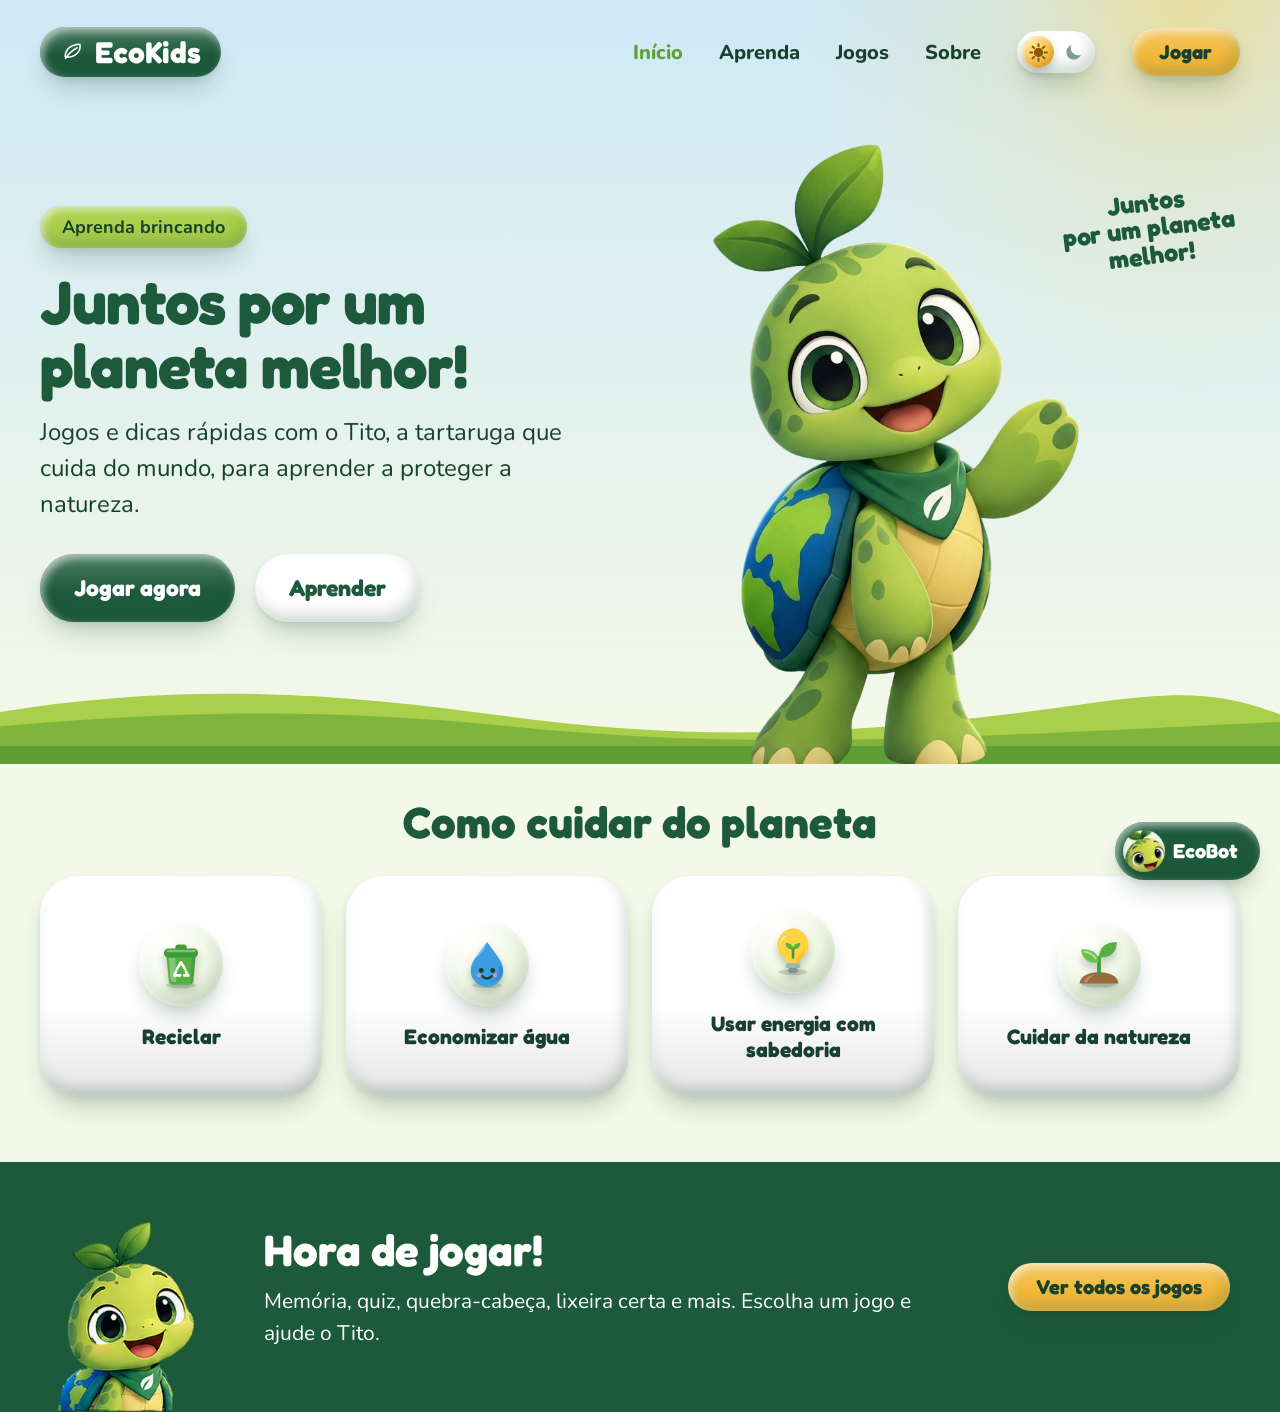
==== index.html @ 4eea1abb "Símbolo de reciclagem nas 5 cores das lixeiras (Aprenda) Co-Authored-By: Claude Sonnet 5.5 <noreply@" ====
<!DOCTYPE html>
<html lang="pt-BR">
<head>
  <meta charset="UTF-8">
  <meta name="viewport" content="width=device-width, initial-scale=1">
  <title>EcoKids - Início</title>
  <link rel="stylesheet" href="css/style.css?v=7">
  <script>try{if(localStorage.getItem("ecokids-tema")==="escuro")document.documentElement.dataset.tema="escuro"}catch(e){}</script>
</head>
<body>
  <main class="page home-page" data-ecobot>
    <!-- Cabeçalho: logo e menu (igual em todas as páginas) -->
    <header class="site-header">
      <a class="logo-pill" href="index.html"><svg class="icon" viewBox="0 0 64 64" fill="none" stroke="currentColor" stroke-width="4" stroke-linecap="round" stroke-linejoin="round" aria-hidden="true"><path d="M51 11C31 12 15 21 13 42c11 3 23 0 31-8 8-8 8-17 7-23Z"/><path d="M14 47c8-12 17-20 30-27"/></svg><span>EcoKids</span></a>
      <nav class="nav-links" aria-label="Navegação principal">
        <a href="index.html" class="active">Início</a>
        <a href="aprenda.html">Aprenda</a>
        <a href="jogos.html">Jogos</a>
        <a href="sobre.html">Sobre</a>
        <button class="theme-toggle" type="button" aria-pressed="false" aria-label="Mudar para o tema escuro"><svg class="sol" viewBox="0 0 24 24" fill="none" stroke="currentColor" stroke-width="2.4" stroke-linecap="round" aria-hidden="true"><circle cx="12" cy="12" r="4.2" fill="currentColor"/><path d="M12 2.5v2.4M12 19.1v2.4M2.5 12h2.4M19.1 12h2.4M5.3 5.3 7 7M17 17l1.7 1.7M5.3 18.7 7 17M17 7l1.7-1.7"/></svg><svg class="lua" viewBox="0 0 24 24" aria-hidden="true"><path fill="currentColor" d="M20.5 14.6A8.6 8.6 0 0 1 9.4 3.5a8.6 8.6 0 1 0 11.1 11.1Z"/></svg></button>
        <a class="clay-button yellow" href="jogos.html">Jogar</a>
      </nav>
    </header>
    <!-- Destaque: título, botões e o mascote -->
    <section class="hero">
      <div class="hero-copy">
        <span class="clay-tag lime">Aprenda brincando</span>
        <h1>Juntos por um<br>planeta melhor!</h1>
        <p>Jogos e dicas rápidas com o Tito, a tartaruga que cuida do mundo, para aprender a proteger a natureza.</p>
        <div class="hero-actions">
          <a class="clay-button dark" href="jogos.html">Jogar agora</a>
          <a class="clay-button light" href="aprenda.html">Aprender</a>
        </div>
      </div>
      <div class="hero-mascot-wrap">
        <img class="mascot mascot-hero" src="imagens/mascote-hero-anexo.png" alt="Tito, a tartaruga do EcoKids" style="background-image: none; object-fit: contain;">
        <span class="hero-note">Juntos<br>por um planeta<br>melhor!</span>
      </div>
    </section>
    <!-- Colinas verdes decorativas do rodapé -->
    <div class="hills" aria-hidden="true">
      <svg viewBox="0 0 1440 116" preserveAspectRatio="none">
        <path class="hill-back" d="M0 64C218 16 394 38 566 70c192 36 363 32 565-2 153-26 215-51 309 0v48H0Z"/>
        <path class="hill-front" d="M0 86c208-25 375-27 572 0 263 36 461 20 868-7v37H0Z"/>
      </svg>
      <div></div>
    </div>
    <!-- Cartões "Como cuidar do planeta" -->
    <section class="care-section">
      <h2>Como cuidar do planeta</h2>
      <div class="care-grid">
          <article class="care-card clay">
            <span class="round-icon green"><svg class="ek-icon" viewBox="0 0 64 64" aria-hidden="true"><ellipse cx="32" cy="58" rx="18" ry="3.5" fill="#1b4a2a" opacity=".18"/><path d="M14 22h36l-3 31a5 5 0 0 1-5 4.5H22a5 5 0 0 1-5-4.5Z" fill="#58b043"/><path d="M17 24h8l1 30h-3a4 4 0 0 1-4-3.6Z" fill="#fff" opacity=".28"/><path d="M45 24h5l-2.6 28a5 5 0 0 1-3 4Z" fill="#1d6a2a" opacity=".25"/><rect x="11" y="13" width="42" height="11" rx="5.5" fill="#3f9a37"/><rect x="25" y="8" width="14" height="8" rx="4" fill="#3f9a37"/><rect x="14" y="14.5" width="36" height="3" rx="1.5" fill="#fff" opacity=".35"/><g fill="none" stroke="#fff" stroke-width="3.2" stroke-linecap="round" stroke-linejoin="round"><path d="M27 38l5-8 5 8"/><path d="M24 46h7M41 46h-5"/><path d="M26 41l-2 5M38 41l2 5" /></g></svg></span>
            <h3>Reciclar</h3>
          </article>
          <article class="care-card clay">
            <span class="round-icon blue"><svg class="ek-icon" viewBox="0 0 64 64" aria-hidden="true"><ellipse cx="32" cy="58" rx="18" ry="3.5" fill="#1b4a2a" opacity=".18"/><path d="M32 5C22 19 12 29 12 40a20 20 0 0 0 40 0C52 29 42 19 32 5Z" fill="#3b9de3"/><path d="M32 5C27 12 22 18 18 24c6-3 11-9 14-19Z" fill="#fff" opacity=".35"/><path d="M46 36c2 9-4 17-13 19 10 1 19-6 19-15 0-2-1-4-2-6Z" fill="#1c64b4" opacity=".3"/><circle cx="25" cy="40" r="3" fill="#17402d"/><circle cx="39" cy="40" r="3" fill="#17402d"/><path d="M26 47q6 6 12 0" fill="none" stroke="#17402d" stroke-width="3" stroke-linecap="round"/><circle cx="22" cy="46" r="2.6" fill="#ff9aa2" opacity=".7"/><circle cx="42" cy="46" r="2.6" fill="#ff9aa2" opacity=".7"/></svg></span>
            <h3>Economizar água</h3>
          </article>
          <article class="care-card clay">
            <span class="round-icon yellow"><svg class="ek-icon" viewBox="0 0 64 64" aria-hidden="true"><ellipse cx="32" cy="58" rx="18" ry="3.5" fill="#1b4a2a" opacity=".18"/><path d="M32 4a20 20 0 0 0-11 36c2 2 3 4 3 7h16c0-3 1-5 3-7A20 20 0 0 0 32 4Z" fill="#ffd23f"/><path d="M20 14a18 18 0 0 0-4 14c1-9 6-14 13-16Z" fill="#fff" opacity=".5"/><path d="M45 20c3 9-1 17-8 21l-1 6h4c0-3 1-5 3-7a20 20 0 0 0 2-20Z" fill="#e8a000" opacity=".3"/><rect x="23" y="47" width="18" height="6" rx="3" fill="#9fb2b8"/><rect x="26" y="53" width="12" height="6" rx="3" fill="#7e9399"/><path d="M32 40V28" stroke="#3f9a37" stroke-width="3.2" stroke-linecap="round"/><path d="M32 30c-6 0-9-3-9-8 6 0 9 3 9 8Zm0 0c6 0 9-3 9-8-6 0-9 3-9 8Z" fill="#58b043"/></svg></span>
            <h3>Usar energia com sabedoria</h3>
          </article>
          <article class="care-card clay">
            <span class="round-icon dark"><svg class="ek-icon" viewBox="0 0 64 64" aria-hidden="true"><ellipse cx="32" cy="57" rx="22" ry="4" fill="#1b4a2a" opacity=".18"/><path d="M8 56c1-9 10-14 24-14s23 5 24 14Z" fill="#9a6a3d"/><path d="M13 54c3-6 9-9 17-10-6 2-11 6-12 10Z" fill="#fff" opacity=".25"/><path d="M32 44V24" stroke="#3f9a37" stroke-width="4.5" stroke-linecap="round"/><path d="M32 30C20 32 11 26 10 14c13-1 22 5 22 16Z" fill="#6cc04a"/><path d="M32 24c0-12 8-19 22-19 0 13-8 20-22 19Z" fill="#58b043"/><path d="M14 17c5 0 10 3 14 8" fill="none" stroke="#fff" stroke-width="2.4" stroke-linecap="round" opacity=".5"/></svg></span>
            <h3>Cuidar da natureza</h3>
          </article>
      </div>
    </section>
    <!-- Faixa verde escura "Hora de jogar!" -->
    <section class="game-cta">
      <div class="mascot mascot-happy rosto-feliz" role="img" aria-label="Tito, a tartaruga do EcoKids"></div>
      <div>
        <h2>Hora de jogar!</h2>
        <p>Memória, quiz, quebra-cabeça, lixeira certa e mais. Escolha um jogo e ajude o Tito.</p>
      </div>
      <a class="clay-button yellow" href="jogos.html">Ver todos os jogos</a>
    </section>
    <!-- Colinas verdes decorativas do rodapé -->
    <div class="hills" aria-hidden="true">
      <svg viewBox="0 0 1440 116" preserveAspectRatio="none">
        <path class="hill-back" d="M0 64C218 16 394 38 566 70c192 36 363 32 565-2 153-26 215-51 309 0v48H0Z"/>
        <path class="hill-front" d="M0 86c208-25 375-27 572 0 263 36 461 20 868-7v37H0Z"/>
      </svg>
      <div></div>
    </div>
  </main>
  <script src="js/script.js?v=7"></script>
</body>
</html>
---- css/style.css ----
@import url("https://fonts.googleapis.com/css2?family=Fredoka:wght@500;600;700&family=Nunito:wght@400;600;700;800&display=swap");
/* ============================================================
   EcoKids - estilos do site
   Este arquivo (style.css) é usado por TODAS as páginas.
   1) Primeiro vem um "reset" (zera estilos padrão do navegador).
   2) Depois as cores/variáveis e os estilos de cada parte do site.
   ============================================================ */
*, *::before, *::after { box-sizing: border-box; border: 0 solid; }
h1, h2, h3, h4, h5, h6 { margin: 0; font-size: inherit; font-weight: inherit; }
p, figure { margin: 0; }
a { color: inherit; text-decoration: none; }
button { padding: 0; color: inherit; background: transparent; border: 0; cursor: pointer; }
img, svg { display: block; max-width: 100%; }


/* Cores que mudam entre o tema claro e o escuro. O @property deixa o navegador "animar" a troca de cor. */
@property --cream { syntax: "<color>"; inherits: true; initial-value: #f3f8e8; }
@property --sky { syntax: "<color>"; inherits: true; initial-value: #cfe9f6; }
@property --page-top { syntax: "<color>"; inherits: true; initial-value: #f3f8e8; }
@property --surface { syntax: "<color>"; inherits: true; initial-value: #ffffff; }
@property --text { syntax: "<color>"; inherits: true; initial-value: #17402d; }
@property --heading { syntax: "<color>"; inherits: true; initial-value: #1d5a3b; }
@property --dark { syntax: "<color>"; inherits: true; initial-value: #1d5a3b; }
@property --hill-back { syntax: "<color>"; inherits: true; initial-value: #a9cf4b; }
@property --hill-front { syntax: "<color>"; inherits: true; initial-value: #5e9e34; }
@property --hill-base { syntax: "<color>"; inherits: true; initial-value: #5e9e34; }
@property --clay-light { syntax: "<color>"; inherits: true; initial-value: rgba(255,255,255,.62); }
@property --clay-shade { syntax: "<color>"; inherits: true; initial-value: rgba(20,70,40,.20); }
@property --clay-drop { syntax: "<color>"; inherits: true; initial-value: rgba(20,70,40,.26); }

:root {
  /* >>> AQUI ficam as cores do site. Mude o valor e a cor muda em todas as páginas. <<< */
  --leaf: #5e9e34;
  --lime: #a9cf4b;
  --blue: #2f86c6;
  --yellow: #f2b93b;
  --red: #e03c31;
  --teal: #3c9a8a;
  --brown: #8b5a2b;
  --white: #ffffff;
  --ink-fixed: #17402d;           /* texto escuro que fica sempre escuro (em cima de amarelo e lima) */
  --icon-bg: #f3f8e8;             /* fundo claro das bolinhas de ícone */
  --pale: #fff3b8;                /* amarelo bem clarinho (destaques) */
  --soft: #e3edd2;                /* verde bem clarinho (trilhas, estrelas vazias) */
  --ok-bg: #dff3c8;
  --bad-bg: #f6b3a8;
  --bad-ink: #a1271b;

  /* ===== TEMA CLARO (padrão): dia ===== */
  --cream: #f3f8e8;
  --page-top: #f3f8e8;
  --sky: #cfe9f6;
  --surface: #ffffff;
  --text: #17402d;
  --heading: #1d5a3b;
  --dark: #1d5a3b;
  --hill-back: #a9cf4b;
  --hill-front: #5e9e34;
  --hill-base: #5e9e34;
  --clay-light: rgba(255,255,255,.62);
  --clay-shade: rgba(20,70,40,.20);
  --clay-drop: rgba(20,70,40,.26);
  /* efeito de massinha: luz no topo, sombra por dentro embaixo e sombra difusa por fora */
  --clay-shadow:
    inset 3px 4px 8px var(--clay-light),
    inset -4px -8px 14px var(--clay-shade),
    0 16px 26px -8px var(--clay-drop),
    0 3px 6px rgba(20,70,40,.08);
  font-family: "Nunito", sans-serif;
  color: var(--text);
  background: var(--cream);
  transition: --cream .5s, --page-top .5s, --sky .5s, --surface .5s, --text .5s, --heading .5s, --dark .5s,
              --hill-back .5s, --hill-front .5s, --hill-base .5s, --clay-light .5s, --clay-shade .5s, --clay-drop .5s;
}

/* ===== TEMA ESCURO: noite (verde-petróleo e azul bem escuro; os cards continuam coloridos) ===== */
:root[data-tema="escuro"] {
  --cream: #0c2b30;
  --page-top: #0a2140;
  --sky: #0d2a4d;
  --surface: #17464a;
  --text: #e8f3df;
  --heading: #cdeea0;
  --dark: #23744d;
  --hill-back: #1b6240;
  --hill-front: #0f4a33;
  --hill-base: #0d3d2c;
  --clay-light: rgba(255,255,255,.16);
  --clay-shade: rgba(0,0,0,.30);
  --clay-drop: rgba(0,0,0,.50);
  --icon-bg: #f3f8e8;
  --pale: #4a4520;
  --soft: #1f5a58;
  --ok-bg: #1f5b34;
  --bad-bg: #6e2b29;
  --bad-ink: #ffb3a8;
  color-scheme: dark;
}

* { box-sizing: border-box; }
html { min-width: 320px; background: var(--cream); }
body { margin: 0; min-width: 320px; min-height: 100vh; }
button { font: inherit; }

.page {
  position: relative;
  isolation: isolate;
  min-height: 100vh;
  overflow: hidden;
  background: linear-gradient(180deg, var(--page-top) 0, var(--cream) 560px);
}

/* ===== CABEÇALHO (menu de cima) ===== */
.site-header {
  position: relative;
  z-index: 20;
  width: min(1280px, calc(100% - 80px));
  height: 104px;
  margin: 0 auto;
  display: flex;
  align-items: center;
  justify-content: space-between;
}

.logo-pill, .clay-button, .clay-tag, .score-pill {
  border: 0;
  border-radius: 999px;
  box-shadow: var(--clay-shadow);
}

.logo-pill {
  display: inline-flex;
  align-items: center;
  gap: 10px;
  padding: 10px 20px;
  color: var(--white);
  background: var(--dark);
  font: 700 30px/1 "Fredoka", sans-serif;
  cursor: pointer;
}

.logo-pill .icon { width: 25px; height: 25px; }
.nav-links { display: flex; align-items: center; gap: 36px; }
.nav-links > a:not(.clay-button) {
  border: 0;
  padding: 8px 0;
  color: var(--text);
  background: transparent;
  font-weight: 800;
  font-size: 20px;
  cursor: pointer;
}
.nav-links > a.active { color: var(--leaf); }

.clay { box-shadow: var(--clay-shadow); }
.clay-button {
  display: inline-flex;
  align-items: center;
  justify-content: center;
  min-height: 48px;
  padding: 0 28px;
  font: 700 20px/1 "Fredoka", sans-serif;
  cursor: pointer;
  transition: transform .18s ease;
}
.clay-button:hover, .learn-card:hover, .game-card:hover { transform: translateY(-2px); }
.clay-button.dark { color: var(--white); background: var(--dark); }
.clay-button.light { color: var(--heading); background: var(--surface); }
.clay-button.yellow { color: var(--ink-fixed); background: var(--yellow); }
.nav-links .clay-button { min-width: 108px; }

/* ===== PÁGINA INICIAL: destaque com o mascote ===== */
.hero {
  position: relative;
  z-index: 2;
  width: min(1280px, calc(100% - 80px));
  min-height: 660px;
  margin: 0 auto;
  display: grid;
  grid-template-columns: 48% 52%;
  align-items: center;
}
.home-page { background: linear-gradient(180deg, var(--sky) 0, var(--cream) 720px); overflow: visible; }
.hero-copy { padding-bottom: 40px; }
.clay-tag { display: inline-flex; padding: 9px 22px; font-size: 18px; font-weight: 700; }
.clay-tag.lime { background: var(--lime); }
.hero h1, .section-intro h1, .game-bar h1 {
  margin: 22px 0 16px;
  color: var(--heading);
  font-family: "Fredoka", sans-serif;
  font-weight: 700;
}
.hero h1 { font-size: clamp(52px, 4.8vw, 68px); line-height: 1.04; letter-spacing: -.8px; }
.hero-copy > p { max-width: 640px; margin: 0; font-size: 24px; line-height: 1.5; }
.hero-actions { display: flex; gap: 20px; margin-top: 32px; }
.hero-actions .clay-button { min-height: 68px; padding: 0 34px; font-size: 23px; }
.hero-mascot-wrap { position: relative; align-self: stretch; }
.hero-note {
  position: absolute;
  top: 85px;
  right: 5px;
  color: var(--heading);
  font: 700 25px/1.05 "Fredoka", sans-serif;
  transform: rotate(-7deg);
  text-align: center;
}

/* ===== MASCOTE (um arquivo PNG por expressão, em imagens/tito/) ===== */
.mascot {
  background-repeat: no-repeat;
  background-size: contain;
  background-position: center bottom;
  flex: 0 0 auto;
}
/* Para trocar a expressão, troque a classe "rosto-..." do elemento (ou use trocarRosto() no JavaScript) */
.rosto-feliz { background-image: url("../imagens/tito/feliz.png"); }
.rosto-animado { background-image: url("../imagens/tito/animado.png"); }
.rosto-curioso { background-image: url("../imagens/tito/curioso.png"); }
.rosto-pensativo { background-image: url("../imagens/tito/pensativo.png"); }
.rosto-surpreso { background-image: url("../imagens/tito/surpreso.png"); }
.rosto-triste { background-image: url("../imagens/tito/triste.png"); }
.rosto-chateado { background-image: url("../imagens/tito/chateado.png"); }
.rosto-com-medo { background-image: url("../imagens/tito/com-medo.png"); }
.rosto-bravo { background-image: url("../imagens/tito/bravo.png"); }
.rosto-vergonhoso { background-image: url("../imagens/tito/vergonhoso.png"); }
.rosto-rindo { background-image: url("../imagens/tito/rindo.png"); }
.rosto-timido { background-image: url("../imagens/tito/timido.png"); }
.rosto-confiante { background-image: url("../imagens/tito/confiante.png"); }
.rosto-cansado { background-image: url("../imagens/tito/cansado.png"); }
.rosto-empolgado { background-image: url("../imagens/tito/empolgado.png"); }
.mascot-hero {
  position: absolute;
  left: 80px;
  bottom: -10px;
  width: 400px;
  height: 630px;
}
.mascot-happy { width: 150px; height: 190px; }
.mascot-thinking { width: 150px; height: 190px; }
.mascot-body {
  width: 255px;
  height: 440px;
  background-image: url("../imagens/mascote-hero-anexo.png");
}

/* ===== COLINAS VERDES do rodapé ===== */
.hills { position: absolute; z-index: 1; left: 0; right: 0; bottom: 0; height: 116px; pointer-events: none; }
.hills svg { display: block; width: 100%; height: 76px; }
.hill-back { fill: var(--hill-back); }
.hill-front { fill: var(--hill-front); fill-opacity: .55; }
.hills > div { height: 50px; margin-top: -10px; background: var(--hill-base); }
.home-page > .hills:first-of-type { position: relative; height: 94px; margin-top: -94px; }

/* ===== PÁGINA INICIAL: cartões "Como cuidar do planeta" ===== */
.care-section {
  position: relative;
  z-index: 3;
  padding: 34px 40px 66px;
  background: var(--cream);
}
.care-section h2, .game-cta h2 { margin: 0 0 30px; color: var(--heading); font: 700 44px/1.1 "Fredoka", sans-serif; text-align: center; }
.care-grid { width: min(1280px, 100%); margin: auto; display: grid; grid-template-columns: repeat(4, 1fr); gap: 24px; }
.care-card { min-height: 220px; border-radius: 32px; background: var(--surface); display: flex; flex-direction: column; align-items: center; justify-content: center; padding: 30px 20px; text-align: center; }
.care-card h3 { margin: 18px 0 0; font: 700 21px/1.25 "Fredoka", sans-serif; }
.round-icon, .large-icon { display: grid; place-items: center; border-radius: 50%; background: var(--icon-bg); }
.round-icon { width: 84px; height: 84px; color: var(--white); box-shadow: var(--clay-shadow); }
.round-icon .icon { width: 48px; height: 48px; }
.round-icon.green { background: var(--leaf); }
.round-icon.blue { background: var(--blue); }
.round-icon.yellow { background: var(--yellow); color: var(--dark); }
.round-icon.dark { background: var(--dark); }

/* ===== PÁGINA INICIAL: faixa "Hora de jogar!" ===== */
.game-cta {
  position: relative;
  z-index: 4;
  min-height: 250px;
  padding: 36px max(40px, calc((100% - 1180px) / 2));
  display: grid;
  grid-template-columns: 180px 1fr auto;
  gap: 34px;
  align-items: center;
  color: var(--white);
  background: var(--dark);
}
.game-cta .mascot { align-self: end; margin-bottom: -36px; }
.game-cta h2 { margin: 0 0 12px; color: var(--white); text-align: left; }
.game-cta p { max-width: 700px; margin: 0; font-size: 21px; line-height: 1.5; }

.content-shell, .game-content { position: relative; z-index: 3; width: min(1280px, calc(100% - 80px)); margin: 0 auto; }
.section-intro { display: flex; align-items: center; min-height: 160px; gap: 22px; }
.section-intro .mascot { width: 145px; }
.section-intro h1 { margin: 0 0 4px; font-size: 54px; line-height: 1; }
.section-intro p { margin: 0; font-size: 21px; }

/* ===== PÁGINAS APRENDA E JOGOS: cartões ===== */
.learn-page, .games-page, .game-page { min-height: 900px; }
.learn-grid { display: grid; grid-template-columns: repeat(4, 1fr); gap: 24px; }
.learn-card, .game-card {
  border: 0;
  cursor: pointer;
  transition: transform .18s ease;
}
.learn-card {
  height: 390px;
  padding: 36px;
  border-radius: 36px;
  display: flex;
  flex-direction: column;
  align-items: center;
  color: var(--white);
  text-align: center;
}
.learn-card.red { background: var(--red); }
.learn-card.blue { background: var(--blue); }
.learn-card.yellow { color: var(--ink-fixed); background: var(--yellow); }
.learn-card.green { background: var(--leaf); }
.large-icon { width: 120px; height: 120px; color: currentColor; }
.learn-card .large-icon { color: inherit; }
.learn-card.red .large-icon { color: var(--teal); }
.learn-card.blue .large-icon { color: var(--blue); }
.learn-card.yellow .large-icon { color: var(--yellow); }
.learn-card.green .large-icon { color: var(--leaf); }
.large-icon .icon { width: 64px; height: 64px; }
.learn-card strong { margin-top: 20px; font: 700 40px/1 "Fredoka", sans-serif; }
.learn-card > span:not(.large-icon) { min-height: 62px; margin-top: 14px; font-size: 21px; line-height: 1.35; }
.learn-card small, .game-card small { margin-top: auto; padding: 7px 18px; border-radius: 999px; color: var(--text); background: var(--surface); font-size: 18px; font-weight: 800; }

/* ===== JANELA (modal) que abre nos cartões do Aprenda ===== */
.modal-backdrop { position: fixed; z-index: 50; inset: 0; display: grid; place-items: center; padding: 30px; background: rgba(23,64,45,.6); }
.learn-modal { width: 720px; max-width: 100%; max-height: calc(100vh - 60px); display: flex; flex-direction: column; padding: 30px 32px 28px 48px; border-radius: 40px; background: var(--surface); }
.modal-title { display: grid; grid-template-columns: 88px 1fr 56px; align-items: center; gap: 8px; }
.modal-title .mascot { width: 88px; height: 100px; }
.modal-title h2 { margin: 0; color: var(--heading); font: 700 44px/1 "Fredoka", sans-serif; }
.modal-close { width: 56px; height: 56px; border: 0; border-radius: 50%; color: var(--ink-fixed); background: var(--yellow); box-shadow: var(--clay-shadow); font: 700 28px/1 "Fredoka", sans-serif; cursor: pointer; }
.bin-list { display: grid; gap: 16px; margin-top: 18px; }
.bin-row { display: grid; grid-template-columns: 64px 1fr; align-items: center; gap: 18px; }
.bin-color { width: 64px; height: 64px; border-radius: 18px; }
.bin-color.blue { background: #0072ce; }
.bin-color.red { background: var(--red); }
.bin-color.green { background: #2e9e4f; }
.bin-color.yellow { background: #ffd100; }
.bin-color.brown { background: var(--brown); }
.bin-row strong { display: block; font: 500 24px/1.15 "Fredoka", sans-serif; }
.bin-row strong b { color: var(--heading); font-weight: 700; }
.bin-row small { display: block; margin-top: 4px; font-size: 18px; }

.games-grid { display: grid; grid-template-columns: repeat(3, 1fr); gap: 28px; }
.game-card { height: 250px; padding: 26px 28px; border-radius: 32px; display: flex; flex-direction: column; align-items: center; color: var(--white); }
.game-card.green { background: var(--leaf); }
.game-card.lime { color: var(--ink-fixed); background: var(--lime); }
.game-card.teal { background: var(--teal); }
.game-card.blue { background: var(--blue); }
.game-card.yellow { color: var(--ink-fixed); background: var(--yellow); }
.game-card.dark { background: var(--dark); }
.game-card .large-icon { width: 110px; height: 110px; color: inherit; }
.game-card .large-icon .icon { width: 58px; height: 58px; }
.game-card.green .large-icon { color: var(--leaf); }
.game-card.lime .large-icon { color: var(--lime); }
.game-card.teal .large-icon { color: var(--teal); }
.game-card.blue .large-icon { color: var(--blue); }
.game-card.yellow .large-icon { color: var(--yellow); }
.game-card.dark .large-icon { color: var(--dark); }
.game-card strong { margin-top: 14px; font: 700 28px/1.1 "Fredoka", sans-serif; }
.game-card small { margin-top: 12px; }

/* ===== BARRA DE CIMA DOS JOGOS (Voltar, título, pontos) ===== */
.game-bar { height: 96px; display: grid; grid-template-columns: 1fr 2fr 1fr; align-items: center; }
.game-bar .clay-button { justify-self: start; }
.game-bar h1 { justify-self: center; margin: 0; font-size: 36px; }
.score-pill { justify-self: end; padding: 14px 26px; color: var(--ink-fixed); background: var(--yellow); font: 600 23px/1 "Fredoka", sans-serif; }
/* ===== JOGO DA MEMÓRIA ===== */
.memory-layout { display: grid; grid-template-columns: minmax(0, 1fr) 300px; gap: 68px; align-items: center; padding-top: 12px; }
.memory-grid { display: grid; grid-template-columns: repeat(4, 1fr); gap: 20px; }
.memory-card { aspect-ratio: 1.2; min-height: 150px; border: 0; border-radius: 28px; display: grid; place-items: center; cursor: pointer; }
.memory-card .icon { width: 72px; height: 72px; }
.memory-card.closed { color: var(--dark); background: var(--lime); }
.memory-card.open { color: var(--white); }
.memory-card.recycle { background: var(--leaf); }
.memory-card.drop { background: var(--blue); }
.memory-card.star, .memory-card.bulb { background: var(--yellow); }
.memory-card.leaf { background: var(--dark); }
.memory-side { display: flex; flex-direction: column; align-items: center; text-align: center; }
.memory-side .mascot { width: 190px; height: 240px; }
.memory-side strong { margin-top: 6px; font: 700 26px/1.2 "Fredoka", sans-serif; }
.memory-side span { margin-top: 12px; font-size: 20px; }

/* ===== CAÇA-PALAVRAS ===== */
.words-content { width: min(1120px, calc(100% - 80px)); }
.words-layout { display: grid; grid-template-columns: 680px 300px; gap: 48px; justify-content: center; align-items: start; padding-top: 8px; }
.letter-board { display: grid; grid-template-columns: repeat(10, 1fr); gap: 6px; padding: 20px; border-radius: 32px; background: var(--sky); }
.letter { aspect-ratio: 1; border-radius: 14px; display: grid; place-items: center; color: var(--heading); background: var(--surface); font: 700 28px/1 "Fredoka", sans-serif; }
.letter.found { background: var(--lime); }
.word-list { padding: 28px 40px 34px; border-radius: 32px; display: flex; flex-direction: column; gap: 12px; background: var(--surface); }
.word-list h2 { margin: 0 0 4px; color: var(--heading); font: 700 28px/1 "Fredoka", sans-serif; }
.word-list span { font: 600 22px/1.1 "Fredoka", sans-serif; }
.word-list .done { opacity: .5; text-decoration: line-through; }

/* ===== QUIZ ===== */
.quiz-page {
  min-height: 900px;
  background: linear-gradient(180deg, var(--sky) 0, var(--cream) 40%);
}
.quiz-shell {
  width: min(1100px, calc(100% - 80px));
  margin: 0 auto;
  padding-top: 42px;
  text-align: center;
}
.quiz-topbar {
  display: grid;
  grid-template-columns: 170px 1fr auto auto;
  gap: 20px;
  align-items: center;
}
.quiz-topbar .clay-button { justify-self: start; }
.quiz-topbar .score-pill { justify-self: end; }
.quiz-progress { display: grid; gap: 8px; color: var(--text); font: 600 22px/1 "Fredoka", sans-serif; }
.progress-track { height: 18px; overflow: hidden; border-radius: 999px; background: var(--surface); }
.progress-track span { display: block; width: 40%; height: 100%; border-radius: inherit; background: var(--leaf); }
.quiz-question-row {
  display: grid;
  grid-template-columns: 180px 1fr;
  gap: 22px;
  align-items: center;
  margin-top: 54px;
}
.quiz-question {
  min-height: 136px;
  padding: 40px;
  border-radius: 32px;
  display: grid;
  place-items: center;
  background: var(--surface);
}
.quiz-question h1 { margin: 0; color: var(--heading); font: 700 46px/1.12 "Fredoka", sans-serif; }
.quiz-answers { display: grid; grid-template-columns: repeat(2, 1fr); gap: 28px; margin-top: 44px; }
.quiz-answer {
  height: 96px;
  border: 0;
  border-radius: 999px;
  color: var(--white);
  font: 700 30px/1 "Fredoka", sans-serif;
  cursor: pointer;
}
.quiz-answer.blue { background: #0072ce; }
.quiz-answer.red { background: var(--red); }
.quiz-answer.green { background: #2e9e4f; }
.quiz-answer.yellow { color: var(--ink-fixed); background: #ffd100; }
.quiz-next { min-height: 68px; margin-top: 36px; padding-inline: 36px; }

/* ===== LIXEIRA CERTA ===== */
.trash-prompt-row {
  display: flex;
  align-items: center;
  justify-content: center;
  gap: 18px;
  margin-top: 12px;
}
.trash-prompt-row .mascot { width: 150px; height: 190px; }
.trash-prompt {
  width: 480px;
  min-height: 220px;
  padding: 36px 56px;
  border-radius: 32px;
  display: flex;
  flex-direction: column;
  align-items: center;
  justify-content: center;
  background: var(--surface);
}
.trash-prompt > span { font-size: 20px; }
.trash-prompt h2 { margin: 10px 0 8px; color: var(--heading); font: 700 52px/1 "Fredoka", sans-serif; }
.trash-prompt small { font-size: 18px; }
.big-bins { display: grid; grid-template-columns: repeat(5, 1fr); gap: 50px; margin-top: 54px; }
.big-bin-option { border: 0; display: flex; flex-direction: column; align-items: center; color: var(--text); background: transparent; cursor: pointer; }
.bin-lid { position: relative; z-index: 2; width: 132px; height: 18px; margin-bottom: -4px; border-radius: 8px; }
.big-bin { width: 115px; height: 120px; border-radius: 6px 6px 26px 26px; }
.bin-lid.blue, .big-bin.blue { background: #0072ce; }
.bin-lid.red, .big-bin.red { background: var(--red); }
.bin-lid.green, .big-bin.green { background: #2e9e4f; }
.bin-lid.yellow, .big-bin.yellow { background: #ffd100; }
.bin-lid.brown, .big-bin.brown { background: var(--brown); }
.bin-lid { filter: brightness(.86); }
.big-bin-option strong { margin-top: 16px; font: 600 22px/1 "Fredoka", sans-serif; }

/* ===== PALAVRAS CRUZADAS ===== */
.crossword-layout {
  display: grid;
  grid-template-columns: 564px 380px;
  gap: 48px;
  justify-content: center;
  align-items: start;
  padding-top: 8px;
}
.crossword-board {
  padding: 20px;
  border-radius: 32px;
  display: grid;
  grid-template-columns: repeat(8, 62px);
  grid-template-rows: repeat(9, 62px);
  gap: 4px;
  background: var(--sky);
}
.crossword-cell {
  position: relative;
  width: 62px;
  height: 62px;
  border-radius: 10px;
  display: grid;
  place-items: center;
  color: var(--heading);
  font: 700 30px/1 "Fredoka", sans-serif;
}
.crossword-cell.active { background: var(--surface); }
.crossword-cell small { position: absolute; top: 4px; left: 6px; font: 700 12px/1 "Nunito", sans-serif; }
.clues-card {
  min-height: 480px;
  padding: 28px 36px;
  border-radius: 32px;
  display: flex;
  flex-direction: column;
  background: var(--surface);
}
.clues-card h2 { margin: 0; color: var(--heading); font: 700 28px/1 "Fredoka", sans-serif; }
.clue-list { margin-top: 16px; }
.clue-list p { margin: 0 0 14px; font-size: 20px; line-height: 1.3; }
.clue-list strong { font-weight: 800; }
.clues-card .mascot { width: 100px; height: 130px; margin-top: auto; }

/* ===== QUEBRA-CABEÇA ===== */
.puzzle-layout {
  display: grid;
  grid-template-columns: 630px 360px;
  gap: 56px;
  justify-content: center;
  align-items: start;
  padding-top: 8px;
}
.puzzle-board {
  width: 630px;
  height: 630px;
  padding: 20px;
  border-radius: 32px;
  display: grid;
  grid-template-columns: repeat(3, 190px);
  grid-template-rows: repeat(3, 190px);
  gap: 10px;
  background: var(--surface);
}
.puzzle-piece {
  width: 190px;
  height: 190px;
  border: 0;
  border-radius: 18px;
  background-color: var(--cream);
  background-size: 570px 570px;
  background-position: var(--piece-x) var(--piece-y);
  cursor: pointer;
}
.puzzle-piece.selected { outline: 6px solid var(--yellow); outline-offset: -6px; }
.puzzle-page { min-height: 1000px; }
.puzzle-guide { width: 360px; display: flex; flex-direction: column; align-items: center; text-align: center; }
.puzzle-guide h2 { margin: 0 0 18px; color: var(--heading); font: 600 26px/1 "Fredoka", sans-serif; }
.puzzle-guide img { width: 360px; height: 360px; border-radius: 24px; object-fit: contain; }
.puzzle-guide p { margin: 22px 0 0; font-size: 20px; line-height: 1.4; }

/* ===== TELA "MUITO BEM!" ===== */
.completion-page { min-height: 900px; }
.completion-content {
  position: relative;
  z-index: 3;
  width: min(900px, calc(100% - 60px));
  margin: 20px auto 0;
  display: flex;
  flex-direction: column;
  align-items: center;
  text-align: center;
}
.completion-content .mascot { width: 220px; height: 280px; }
.completion-content h1 { margin: 8px 0 6px; color: var(--heading); font: 700 60px/1 "Fredoka", sans-serif; }
.completion-content > p { margin: 0; font-size: 28px; }
.star-row { display: flex; gap: 16px; margin-top: 30px; }
.star-badge { width: 90px; height: 90px; border-radius: 50%; display: grid; place-items: center; color: var(--ink-fixed); background: var(--yellow); }
.star-badge .icon { width: 52px; height: 52px; }
.completion-actions { display: flex; gap: 20px; margin-top: 30px; }
.completion-actions .clay-button { min-height: 68px; padding-inline: 34px; }

/* ===== PÁGINA SOBRE ===== */
.about-page { min-height: 1040px; }
.about-content { position: relative; z-index: 3; width: min(1280px, calc(100% - 80px)); margin: 18px auto 150px; }
.about-top { display: grid; grid-template-columns: 290px 1fr; gap: 34px; align-items: center; }
.about-top > .mascot { justify-self: center; }
.about-copy h2 { margin: 26px 0 10px; color: var(--heading); font: 700 48px/1 "Fredoka", sans-serif; }
.tito-card { padding: 28px 36px; border-radius: 32px; background: var(--surface); }
.tito-card h1 { margin: 0 0 10px; color: var(--heading); font: 700 36px/1 "Fredoka", sans-serif; }
.tito-card p, .project-text { margin: 0; max-width: 800px; font-size: 22px; line-height: 1.45; }
.about-content > h3 { margin: 30px 0 16px; color: var(--heading); font: 700 30px/1.2 "Fredoka", sans-serif; }
.goals-grid { display: grid; grid-template-columns: repeat(3, 1fr); gap: 24px; }
.goal-card { min-height: 112px; padding: 18px 24px; border-radius: 32px; display: flex; align-items: center; gap: 18px; background: var(--surface); }
.goal-number { width: 72px; height: 72px; flex: 0 0 72px; border-radius: 18px; display: grid; place-items: center; color: var(--white); font: 700 34px/1 "Fredoka", sans-serif; box-shadow: var(--clay-shadow); }
.goal-number.red { background: #c5192d; }
.goal-number.green { background: #3f7e44; }
.goal-number.lime { background: #56c02b; }
.goal-card strong { font-size: 20px; line-height: 1.25; }
.makers-card { margin-top: 24px; padding: 24px 30px; border-radius: 32px; background: var(--surface); }
.makers-card h3 { margin: 0 0 8px; color: var(--heading); font: 700 26px/1 "Fredoka", sans-serif; }
.makers-card p { margin: 0; font-size: 20px; }

/* ===== TELAS MENORES (tablet e celular) ===== */
@media (max-width: 980px) {
  .site-header { width: calc(100% - 32px); }
  .nav-links { gap: 16px; }
  .nav-links > a:not(.clay-button) { font-size: 18px; }
  .hero { width: calc(100% - 40px); grid-template-columns: 1fr; padding-top: 50px; }
  .hero-copy { z-index: 2; }
  .hero-mascot-wrap { min-height: 580px; }
  .care-grid, .learn-grid { grid-template-columns: repeat(2, 1fr); }
  .games-grid { grid-template-columns: repeat(2, 1fr); }
  .memory-layout { grid-template-columns: 1fr; }
  .memory-side { display: none; }
  .words-layout { grid-template-columns: minmax(0, 680px); }
  .word-list { flex-direction: row; flex-wrap: wrap; gap: 10px 18px; padding: 20px 24px; }
  .word-list h2 { flex: 0 0 100%; }
  .quiz-shell { width: calc(100% - 40px); }
  .crossword-layout, .puzzle-layout { grid-template-columns: 1fr; }
  .crossword-board, .puzzle-board { justify-self: center; }
  .big-bins { gap: 20px; }
  .about-top { grid-template-columns: 240px 1fr; }
  .goals-grid { grid-template-columns: 1fr; }
}

@media (max-width: 640px) {
  .site-header { height: 82px; }
  .logo-pill { font-size: 23px; padding: 9px 14px; }
  .nav-links > a:not(.clay-button) { display: none; }
  .hero h1 { font-size: 48px; }
  .hero-copy > p { font-size: 20px; }
  .hero-actions { flex-wrap: wrap; }
  .hero-mascot-wrap { min-height: 460px; }
  .mascot-hero { transform: scale(.75); transform-origin: left bottom; }
  .content-shell, .game-content, .words-content { width: calc(100% - 28px); }
  .section-intro .mascot { display: none; }
  .section-intro h1 { font-size: 42px; }
  .care-grid, .learn-grid, .games-grid { grid-template-columns: 1fr; }
  .game-cta { grid-template-columns: 1fr; text-align: center; }
  .game-cta .mascot { display: none; }
  .game-cta h2 { text-align: center; }
  .game-bar { grid-template-columns: 1fr 1fr; height: 120px; }
  .game-bar h1 { grid-column: 1 / -1; grid-row: 1; font-size: 28px; }
  .game-bar .clay-button, .score-pill { grid-row: 2; font-size: 18px; padding: 10px 16px; }
  .memory-grid { grid-template-columns: repeat(3, 1fr); gap: 10px; }
  .memory-card { min-height: 90px; }
  .memory-card .icon { width: 48px; height: 48px; }
  .letter-board { gap: 3px; padding: 10px; }
  .letter { border-radius: 7px; font-size: 18px; }
  .quiz-topbar { grid-template-columns: 1fr auto auto; gap: 12px; }
  .quiz-progress { grid-column: 1 / -1; grid-row: 1; }
  .quiz-topbar .theme-toggle { grid-row: 2; }
  .quiz-topbar .clay-button, .quiz-topbar .score-pill { grid-row: 2; }
  .quiz-question-row { grid-template-columns: 1fr; margin-top: 30px; }
  .quiz-question-row .mascot { display: none; }
  .quiz-question h1 { font-size: 34px; }
  .quiz-answers { grid-template-columns: 1fr; }
  .trash-prompt-row .mascot { display: none; }
  .trash-prompt { width: 100%; padding: 28px 20px; }
  .trash-prompt h2 { font-size: 42px; }
  .big-bins { grid-template-columns: repeat(2, 1fr); }
  .clues-card { min-height: 0; padding: 22px; }
  .clues-card .mascot { display: none; }
  .puzzle-board { transform: scale(.55); transform-origin: top center; margin-bottom: -360px; }
  .puzzle-guide { display: none; }
  .completion-content h1 { font-size: 48px; }
  .star-row { gap: 8px; }
  .star-badge { width: 58px; height: 58px; }
  .star-badge .icon { width: 34px; height: 34px; }
  .completion-actions { flex-direction: column; }
  .about-top { grid-template-columns: 1fr; }
  .about-top > .mascot { height: 380px; }
  .about-copy h2 { font-size: 40px; }
}


/* ===== EXTRAS (jogos que agora funcionam com JavaScript) ===== */
[hidden] { display: none !important; }
a.game-card, a.clay-button, a.logo-pill { text-decoration: none; }
.quiz-answer.brown { background: var(--brown); }
.quiz-answer:disabled { cursor: default; }
.quiz-answer.certa { outline: 6px solid var(--white); outline-offset: -6px; }
.quiz-answer.errada { opacity: .4; }
.quiz-feedback { min-height: 34px; margin: 26px 0 0; color: var(--heading); font: 600 26px/1.2 "Fredoka", sans-serif; }
.memory-card.matched { opacity: .75; cursor: default; }
.trash-prompt small.certo { color: #2e7d32; font-weight: 800; font-size: 22px; }
.trash-prompt small.errado { color: var(--red); font-weight: 800; font-size: 22px; }
.bin-color .icon { width: 34px; height: 34px; }
.bin-color.icone { display: grid; place-items: center; color: var(--white); }
.bin-color.yellow.icone { color: var(--ink-fixed); }
.puzzle-piece.certa { box-shadow: inset 0 0 0 4px rgba(96,137,58,.0); }

/* ===== JOGO DA MEMÓRIA: cartas com foto ===== */
.memory-card.foto { padding: 0; overflow: hidden; background: var(--surface); }
.memory-card.foto img { width: 100%; height: 100%; object-fit: cover; border-radius: inherit; }

/* ===== LIXEIRA CERTA: item em imagem e símbolo de reciclagem ===== */
.item-imagem { width: 190px; height: 190px; margin: 10px 0 6px; border-radius: 24px; object-fit: cover; background: var(--cream); }
.trash-prompt small:empty { display: none; }
.big-bin { display: grid; place-items: center; }
.bin-symbol { width: 62px; height: 62px; filter: drop-shadow(0 2px 2px rgba(0,0,0,.2)); }
@media (max-width: 760px) { .item-imagem { width: 150px; height: 150px; } .bin-symbol { width: 44px; height: 44px; } }

/* ===== QUEBRA-CABEÇA GRANDE (figura larga, mais peças) ===== */
.puzzle-layout.grande { grid-template-columns: 886px 340px; }
.puzzle-board.grande { --pw: 136px; --ph: 148px; width: auto; height: auto; gap: 6px; }
.puzzle-board.grande .puzzle-piece { width: var(--pw); height: var(--ph); border-radius: 12px; }
.puzzle-layout.grande .puzzle-guide { width: 340px; }
.puzzle-layout.grande .puzzle-guide img { width: 340px; height: auto; }
@media (max-width: 980px) { .puzzle-layout.grande { grid-template-columns: 1fr; } }
@media (max-width: 640px) { .puzzle-board.grande { transform: scale(.4); margin-bottom: -300px; } }

/* ===== QUIZ: respostas A-D, dica por botão ===== */
.quiz-answers { align-items: stretch; }
.quiz-option {
  min-height: 96px; padding: 16px 26px; border: 0; border-radius: 32px;
  display: flex; align-items: center; gap: 18px; text-align: left;
  color: var(--text); background: var(--surface); cursor: pointer;
  font: 600 24px/1.25 "Fredoka", sans-serif;
}
.quiz-letter {
  flex: 0 0 auto; width: 46px; height: 46px; border-radius: 50%; display: grid; place-items: center;
  color: var(--white); background: var(--leaf); font: 700 24px/1 "Fredoka", sans-serif;
}
.quiz-option:nth-child(2) .quiz-letter { background: var(--blue); }
.quiz-option:nth-child(3) .quiz-letter { background: var(--yellow); color: var(--ink-fixed); }
.quiz-option:nth-child(4) .quiz-letter { background: var(--brown); }
.quiz-option:disabled { cursor: default; }
.quiz-option.certa { background: var(--ok-bg); outline: 6px solid var(--leaf); outline-offset: -6px; }
.quiz-option.errada { opacity: .45; }
.quiz-question h1 { font-size: 38px; }
.quiz-hint-area { margin-top: 28px; display: flex; flex-direction: column; align-items: center; gap: 16px; }
.quiz-hint-button { min-height: 56px; padding-inline: 26px; gap: 10px; }
.quiz-hint-button .icon { width: 26px; height: 26px; }
.quiz-hint { max-width: 760px; margin: 0; padding: 20px 30px; border-radius: 28px; background: var(--pale); color: var(--text); font: 600 24px/1.35 "Fredoka", sans-serif; }
.quiz-hint[hidden] { display: none; }

/* ===== TELA FINAL: estrelas vazias ===== */
.star-badge.vazia { color: #b9c4a6; background: var(--soft); box-shadow: inset 3px 3px 8px rgba(20,70,40,.14); }
@media (max-width: 640px) { .quiz-option { font-size: 20px; min-height: 80px; } .quiz-question h1 { font-size: 28px; } .star-badge { width: 60px; height: 60px; } .star-badge .icon { width: 34px; height: 34px; } }

/* ===== JANELA DO APRENDA: rolagem visível e espaço do vídeo ===== */
.modal-title { padding-right: 16px; }
.modal-scroll { position: relative; flex: 1 1 auto; min-height: 0; display: flex; margin-top: 14px; }
.modal-body {
  flex: 1 1 auto; overflow-y: scroll; padding-right: 18px; margin-right: 0;
}
@supports not selector(::-webkit-scrollbar) { .modal-body { scrollbar-width: auto; scrollbar-color: var(--leaf) var(--soft); } }  /* Firefox */
.modal-body::-webkit-scrollbar { width: 16px; }
.modal-body::-webkit-scrollbar-track { border-radius: 999px; background: var(--soft); }
.modal-body::-webkit-scrollbar-thumb { border-radius: 999px; background: var(--leaf); border: 3px solid var(--soft); }
.modal-body .bin-list { margin-top: 18px; }
.video-slot { max-width: 470px; margin: 0 auto; border-radius: 28px; overflow: hidden; background: var(--cream); box-shadow: inset 0 0 0 3px #d4e3b6; }
.video-slot video { display: block; width: 100%; aspect-ratio: 16 / 9; background: #000; }
.video-vazio { aspect-ratio: 16 / 9; display: flex; flex-direction: column; align-items: center; justify-content: center; gap: 4px; color: var(--heading); text-align: center; }
.video-vazio strong { font: 600 26px/1.1 "Fredoka", sans-serif; }
.video-vazio small { font-size: 18px; }
.video-play { width: 64px; height: 64px; border-radius: 50%; display: grid; place-items: center; margin-bottom: 6px; color: var(--white); background: var(--leaf); box-shadow: var(--clay-shadow); }
.video-play .icon { width: 30px; height: 30px; margin-left: 4px; }
.scroll-hint {
  position: absolute; left: 0; right: 34px; bottom: 0; padding: 38px 0 6px;
  display: flex; align-items: center; justify-content: center; gap: 8px; pointer-events: none;
  color: var(--heading); font: 600 20px/1 "Fredoka", sans-serif;
  background: linear-gradient(180deg, transparent, var(--surface) 62%);
}
.scroll-hint[hidden] { display: none; }
.scroll-hint .icon { width: 26px; height: 26px; animation: quica 1.1s ease-in-out infinite; }
@keyframes quica { 0%, 100% { transform: translateY(-3px); } 50% { transform: translateY(4px); } }
@media (max-width: 640px) { .learn-modal { padding: 22px 14px 18px 22px; } .video-vazio strong { font-size: 20px; } }

/* ===== CAÇA-PALAVRAS (jogável) ===== */
.letter { border: 0; padding: 0; cursor: pointer; transition: transform .1s; }
.letter:hover { transform: scale(1.06); }
.letter.sel { background: var(--yellow); }
.letter.erro { background: var(--bad-bg); }
.words-tip { margin: 8px 0 0; font-size: 18px; line-height: 1.35; flex: 0 0 100%; }
.word-list .done { opacity: .5; text-decoration: line-through; }

/* ===== PALAVRAS CRUZADAS (jogável) ===== */
.crossword-board { width: min(564px, 100%); box-sizing: border-box; grid-template-columns: repeat(8, 1fr); grid-template-rows: none; grid-auto-rows: auto; }
.crossword-cell { width: auto; height: auto; aspect-ratio: 1; }
.crossword-cell input {
  width: 100%; height: 100%; padding: 0; border: 0; border-radius: inherit; background: transparent;
  color: inherit; font: inherit; text-align: center; text-transform: uppercase; cursor: pointer; outline: none;
}
.crossword-cell.active.cur { background: var(--pale); }
.crossword-cell.active:focus-within { background: var(--yellow); box-shadow: 0 0 0 3px var(--dark) inset; }
.crossword-cell.errada { background: var(--bad-bg); color: var(--bad-ink); }
.crossword-cell.dica { background: var(--lime); }
.crossword-cell small { pointer-events: none; z-index: 1; }
.clue-list p { cursor: pointer; padding: 4px 8px; border-radius: 12px; }
.clue-list p.cur { background: var(--pale); }
.cross-feedback { min-height: 26px; margin: 4px 0 0; color: var(--heading); font: 600 18px/1.3 "Fredoka", sans-serif; }
.cross-actions { display: flex; gap: 12px; margin-top: 10px; }
.cross-actions .clay-button { min-height: 52px; padding-inline: 22px; }
.clues-card .mascot { margin-top: 18px; }

.cross-tema { margin: 6px 0 0; color: var(--leaf); font: 600 18px/1.2 "Fredoka", sans-serif; }

.clues-card .clue-list { margin-top: 10px; }
.clues-card .clue-list p { margin: 0 0 4px; font-size: 18px; line-height: 1.25; }
.cross-actions { margin-top: 12px; }
.cross-feedback { min-height: 24px; }


/* ============================================================
   VISUAL DE MASSINHA (cards mais macios, com luz no topo)
   ============================================================ */
.learn-card { border-radius: 42px; }
.game-card { border-radius: 38px; }
.care-card { border-radius: 38px; }
.learn-card, .game-card, .care-card { position: relative; overflow: hidden; }
.learn-card::before, .game-card::before, .care-card::before {
  content: ""; position: absolute; inset: 0; border-radius: inherit; pointer-events: none;
  background:
    radial-gradient(120% 62% at 26% 0%, rgba(255,255,255,.42), rgba(255,255,255,0) 62%),
    linear-gradient(180deg, rgba(255,255,255,0) 58%, rgba(0,0,0,.10));
}
.learn-card > *, .game-card > *, .care-card > * { position: relative; }
.learn-card:hover, .game-card:hover { transform: translateY(-4px) scale(1.01); }
.learn-card:active, .game-card:active, .clay-button:active { transform: translateY(1px) scale(.99); }
.learn-card, .game-card, .clay-button { transition: transform .22s cubic-bezier(.3,1.5,.5,1); }
.clay-button, .score-pill, .logo-pill { background-image: linear-gradient(180deg, rgba(255,255,255,.22), rgba(255,255,255,0) 55%); }
.clay-button.light, .clay-button.dark, .clay-button.yellow { background-image: linear-gradient(180deg, rgba(255,255,255,.22), rgba(255,255,255,0) 55%); }

/* bolinhas dos ícones: bolas de massinha */
.round-icon, .large-icon {
  background: radial-gradient(circle at 32% 24%, #ffffff 0, var(--icon-bg) 46%, #dfe9cd 100%);
  box-shadow: inset 3px 4px 8px rgba(255,255,255,.9), inset -5px -9px 14px rgba(20,70,40,.14), 0 12px 20px -6px rgba(20,70,40,.32);
}
.large-icon .ek-icon, .round-icon .ek-icon { width: 78px; height: 78px; filter: drop-shadow(0 5px 4px rgba(20,60,30,.28)); }
.round-icon .ek-icon { width: 52px; height: 52px; }
.bin-color.icone { background: radial-gradient(circle at 32% 24%, #fff, var(--icon-bg) 55%, #dfe9cd) !important; }
.bin-color.icone .ek-icon { width: 46px; height: 46px; filter: drop-shadow(0 3px 2px rgba(20,60,30,.25)); }
.round-icon.green, .round-icon.blue, .round-icon.yellow, .round-icon.dark { background: radial-gradient(circle at 32% 24%, #ffffff 0, var(--icon-bg) 46%, #dfe9cd 100%); }

/* ============================================================
   BOTÃO SOL / LUA (tema claro e escuro)
   ============================================================ */
.theme-toggle {
  position: relative; flex: 0 0 auto; width: 78px; height: 42px; padding: 0 11px;
  display: inline-flex; align-items: center; justify-content: space-between;
  border-radius: 999px; background: var(--surface); box-shadow: var(--clay-shadow); cursor: pointer;
}
.theme-toggle::before {
  content: ""; position: absolute; top: 5px; left: 5px; width: 32px; height: 32px; border-radius: 50%;
  background: radial-gradient(circle at 35% 28%, #ffe38a, var(--yellow) 70%);
  box-shadow: inset 2px 2px 4px rgba(255,255,255,.7), inset -3px -4px 6px rgba(150,90,0,.25), 0 4px 8px rgba(0,0,0,.2);
  transition: transform .4s cubic-bezier(.3,1.4,.5,1), background .4s;
}
:root[data-tema="escuro"] .theme-toggle::before {
  transform: translateX(36px);
  background: radial-gradient(circle at 35% 28%, #f4f1d8, #c9d2e8 70%);
}
.theme-toggle svg { position: relative; z-index: 1; width: 21px; height: 21px; transition: color .4s; }
.theme-toggle .sol { color: #8a5a00; }
.theme-toggle .lua { color: #7f9b93; }
:root[data-tema="escuro"] .theme-toggle .sol { color: #7f9b93; }
:root[data-tema="escuro"] .theme-toggle .lua { color: #26365a; }
.theme-toggle:focus-visible { outline: 4px solid var(--yellow); outline-offset: 3px; }

/* ============================================================
   DIA E NOITE: sol no tema claro, lua e estrelinhas no escuro
   ============================================================ */
.page::before, .page::after { content: ""; position: absolute; left: 0; right: 0; top: 0; height: 560px; z-index: -1; pointer-events: none; transition: opacity .6s; }
/* dia: brilho do sol no canto */
.page::before { background: radial-gradient(circle at 93% 0%, rgba(255,214,90,.55) 0, rgba(255,214,90,.18) 14%, rgba(255,214,90,0) 30%); opacity: 1; }
/* noite: lua + brilho */
:root[data-tema="escuro"] .page::before {
  background:
    radial-gradient(circle at 93% 150px, #f6f3d6 0 17px, rgba(246,243,214,0) 19px),
    radial-gradient(circle at 93% 150px, rgba(190,215,255,.30) 0, rgba(190,215,255,.10) 11%, rgba(190,215,255,0) 24%);
}
.page::after { opacity: 0; }
:root[data-tema="escuro"] .page::after {
  opacity: 1;
  background-image:
    radial-gradient(2px 2px at 6% 12%, #fff 60%, transparent), radial-gradient(1.5px 1.5px at 14% 30%, #fff 60%, transparent),
    radial-gradient(2px 2px at 22% 8%, #fff 60%, transparent), radial-gradient(1.5px 1.5px at 31% 22%, #fff 60%, transparent),
    radial-gradient(2px 2px at 40% 14%, #fff 60%, transparent), radial-gradient(1.5px 1.5px at 49% 6%, #fff 60%, transparent),
    radial-gradient(2px 2px at 57% 26%, #fff 60%, transparent), radial-gradient(1.5px 1.5px at 66% 11%, #fff 60%, transparent),
    radial-gradient(2px 2px at 74% 20%, #fff 60%, transparent), radial-gradient(1.5px 1.5px at 81% 7%, #fff 60%, transparent),
    radial-gradient(2px 2px at 88% 30%, #fff 60%, transparent), radial-gradient(1.5px 1.5px at 96% 18%, #fff 60%, transparent),
    radial-gradient(3px 3px at 11% 52%, #e9f7a0 40%, transparent), radial-gradient(3px 3px at 35% 44%, #e9f7a0 40%, transparent),
    radial-gradient(3px 3px at 62% 50%, #e9f7a0 40%, transparent), radial-gradient(3px 3px at 84% 46%, #e9f7a0 40%, transparent);
  animation: piscar 4.5s ease-in-out infinite alternate;
}
@keyframes piscar { from { opacity: .55; } to { opacity: 1; } }
@media (prefers-reduced-motion: reduce) { :root[data-tema="escuro"] .page::after { animation: none; } * { transition-duration: .01s !important; } }

/* ============================================================
   AJUSTES DO TEMA ESCURO
   ============================================================ */
:root[data-tema="escuro"] .site-header .logo-pill { box-shadow: var(--clay-shadow), 0 0 0 2px rgba(205,238,160,.18); }
:root[data-tema="escuro"] .nav-links > a.active { color: var(--lime); }
:root[data-tema="escuro"] .clay-button.light { background-color: var(--surface); color: var(--heading); }
:root[data-tema="escuro"] .care-card, :root[data-tema="escuro"] .learn-card small, :root[data-tema="escuro"] .game-card small { box-shadow: var(--clay-shadow); }
:root[data-tema="escuro"] .learn-card small, :root[data-tema="escuro"] .game-card small { background: #f3f8e8; color: #17402d; }
:root[data-tema="escuro"] .letter.found { color: var(--ink-fixed); }
:root[data-tema="escuro"] .letter.sel { color: var(--ink-fixed); }
:root[data-tema="escuro"] .crossword-cell.active.cur { color: var(--text); }
:root[data-tema="escuro"] .crossword-cell.dica { color: var(--ink-fixed); }
:root[data-tema="escuro"] .crossword-cell.active:focus-within { color: var(--ink-fixed); }
:root[data-tema="escuro"] .memory-card.closed { color: var(--ink-fixed); }
:root[data-tema="escuro"] .quiz-option.certa { outline-color: var(--lime); }
:root[data-tema="escuro"] .puzzle-piece { background-color: #1d5a56; }
:root[data-tema="escuro"] .quiz-hint { color: var(--text); }
:root[data-tema="escuro"] .item-imagem { background: #f6f3e2; }
:root[data-tema="escuro"] .big-bin-option strong { color: var(--text); }
:root[data-tema="escuro"] .star-badge.vazia { color: #4f7f7a; }
:root[data-tema="escuro"] .scroll-hint { color: var(--heading); }
:root[data-tema="escuro"] .video-slot { box-shadow: inset 0 0 0 3px #2f6b66; }
:root[data-tema="escuro"] .modal-backdrop { background: rgba(3,15,25,.72); }

@media (max-width: 640px) {
  .theme-toggle { width: 62px; height: 36px; padding: 0 8px; }
  .theme-toggle::before { width: 28px; height: 28px; top: 4px; left: 4px; }
  :root[data-tema="escuro"] .theme-toggle::before { transform: translateX(26px); }
  .theme-toggle svg { width: 18px; height: 18px; }
}

.quiz-topbar .theme-toggle { margin-left: 8px; }

/* Palavras cruzadas: card de dicas mais largo (mesma largura total do caça-palavras) e mais baixo */
.crossword-layout { grid-template-columns: 564px 424px; gap: 40px; }
.clues-card { position: relative; min-height: 0; padding: 24px 28px 20px; }
.clues-card .clue-list { columns: 2; column-gap: 16px; margin-top: 8px; }
.clues-card .clue-list p { break-inside: avoid; font-size: 16px; padding: 4px 6px; }
.clues-card .mascot { position: absolute; top: 14px; right: 18px; width: 78px; height: 100px; margin: 0; }
.clues-card .cross-feedback { min-height: 20px; font-size: 16px; }
@media (max-width: 1100px) { .crossword-layout { grid-template-columns: 1fr; } .clues-card .mascot { display: block; } }
@media (max-width: 640px) { .clues-card .clue-list { columns: 1; } .clues-card .mascot { display: none; } }

/* Faixa "Hora de jogar" do rodapé: usa a nova tartaruga */
.game-cta .mascot { background-image: url("../imagens/tito-rodape.png"); }

/* ============================================================
   ECOBOT (chat com IA) - botão flutuante e janela de conversa
   ============================================================ */
.ecobot { position: fixed; right: 20px; bottom: 20px; z-index: 50; display: flex; flex-direction: column; align-items: flex-end; gap: 12px; }
.ecobot-fab { min-height: 58px; padding: 0 22px 0 8px; gap: 8px; background: var(--dark); color: var(--white); font-size: 20px; }
.ecobot-avatar { width: 42px; height: 42px; border-radius: 50%; background-color: #f3f8e8; background-size: 112% auto; background-position: 50% 30%; box-shadow: inset 0 -3px 6px rgba(20,70,40,.18); }
.ecobot-panel { width: min(360px, calc(100vw - 32px)); height: min(480px, calc(100vh - 150px)); display: flex; flex-direction: column; overflow: hidden; border-radius: 30px; background: var(--surface); }
.ecobot-panel[hidden] { display: none; }
.ecobot-header { display: flex; align-items: center; gap: 12px; padding: 12px 14px; background: var(--dark); color: var(--white); }
.ecobot-header strong { display: block; font: 700 20px/1.1 "Fredoka", sans-serif; }
.ecobot-header small { font-size: 14px; opacity: .9; }
.ecobot-close { margin-left: auto; width: 36px; height: 36px; border-radius: 50%; font-size: 26px; line-height: 1; color: var(--white); background: rgba(255,255,255,.18); cursor: pointer; }
.ecobot-messages { flex: 1; overflow-y: auto; padding: 14px; display: flex; flex-direction: column; gap: 10px; }
.ecobot-msg { max-width: 85%; padding: 10px 14px; border-radius: 18px; font-size: 16px; line-height: 1.4; white-space: pre-wrap; overflow-wrap: anywhere; }
.ecobot-msg.bot { align-self: flex-start; background: var(--ok-bg); color: var(--ink-fixed); border-bottom-left-radius: 6px; }
.ecobot-msg.user { align-self: flex-end; background: var(--leaf); color: var(--white); border-bottom-right-radius: 6px; }
.ecobot-msg.pensando { opacity: .75; font-style: italic; }
.ecobot-form { display: flex; gap: 8px; padding: 10px 12px 12px; }
.ecobot-form input { flex: 1; min-width: 0; padding: 0 16px; min-height: 48px; border-radius: 999px; border: 2px solid var(--soft); background: var(--surface); color: var(--text); font: 600 16px "Nunito", sans-serif; }
.ecobot-form input:focus-visible { outline: 3px solid var(--yellow); outline-offset: 1px; }
.ecobot-form .clay-button { min-height: 48px; padding: 0 18px; font-size: 17px; }
@media (max-width: 640px) { .ecobot { right: 12px; bottom: 12px; } }
:root[data-tema="escuro"] .ecobot-msg.bot { color: var(--text); }
:root[data-tema="escuro"] .ecobot-msg.user { background: var(--dark); }
:root[data-tema="escuro"] .ecobot-form input::placeholder { color: #8fb3a8; }

/* Quadradinhos das cores das lixeiras (Aprenda): símbolo de reciclagem branco */
.bin-color.simbolo { display: grid; place-items: center; color: var(--white); }
.bin-color.simbolo .icon { width: 40px; height: 40px; stroke-width: 2; filter: drop-shadow(0 2px 2px rgba(0,0,0,.25)); }
.bin-color.simbolo.yellow { color: var(--white); }
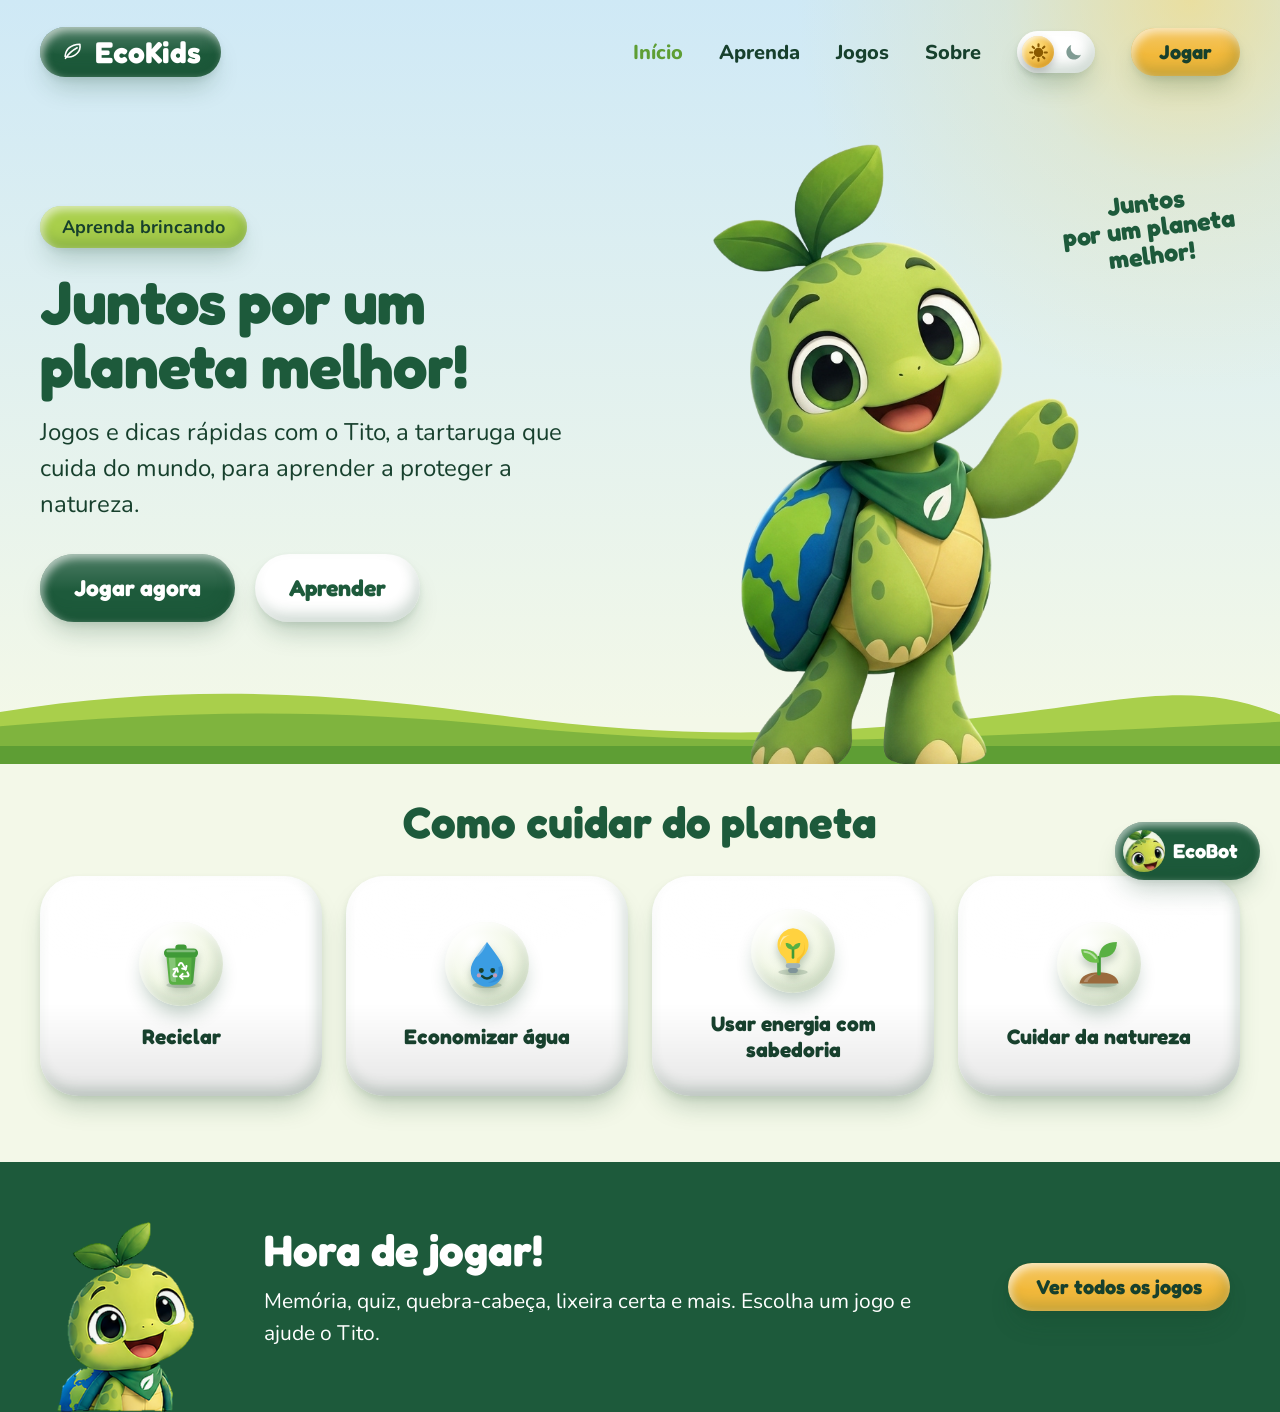
==== commit 97e467c6: "Símbolo de reciclagem de verdade na imagem da lixeira Co-Authored-By: Claude Sonnet 5.5 <noreply@ant" ====
--- a/index.html
+++ b/index.html
@@ -4,7 +4,7 @@
   <meta charset="UTF-8">
   <meta name="viewport" content="width=device-width, initial-scale=1">
   <title>EcoKids - Início</title>
-  <link rel="stylesheet" href="css/style.css?v=7">
+  <link rel="stylesheet" href="css/style.css?v=9">
   <script>try{if(localStorage.getItem("ecokids-tema")==="escuro")document.documentElement.dataset.tema="escuro"}catch(e){}</script>
 </head>
 <body>
@@ -50,7 +50,7 @@
       <h2>Como cuidar do planeta</h2>
       <div class="care-grid">
           <article class="care-card clay">
-            <span class="round-icon green"><svg class="ek-icon" viewBox="0 0 64 64" aria-hidden="true"><ellipse cx="32" cy="58" rx="18" ry="3.5" fill="#1b4a2a" opacity=".18"/><path d="M14 22h36l-3 31a5 5 0 0 1-5 4.5H22a5 5 0 0 1-5-4.5Z" fill="#58b043"/><path d="M17 24h8l1 30h-3a4 4 0 0 1-4-3.6Z" fill="#fff" opacity=".28"/><path d="M45 24h5l-2.6 28a5 5 0 0 1-3 4Z" fill="#1d6a2a" opacity=".25"/><rect x="11" y="13" width="42" height="11" rx="5.5" fill="#3f9a37"/><rect x="25" y="8" width="14" height="8" rx="4" fill="#3f9a37"/><rect x="14" y="14.5" width="36" height="3" rx="1.5" fill="#fff" opacity=".35"/><g fill="none" stroke="#fff" stroke-width="3.2" stroke-linecap="round" stroke-linejoin="round"><path d="M27 38l5-8 5 8"/><path d="M24 46h7M41 46h-5"/><path d="M26 41l-2 5M38 41l2 5" /></g></svg></span>
+            <span class="round-icon green"><svg class="ek-icon" viewBox="0 0 64 64" aria-hidden="true"><ellipse cx="32" cy="58" rx="18" ry="3.5" fill="#1b4a2a" opacity=".18"/><path d="M14 22h36l-3 31a5 5 0 0 1-5 4.5H22a5 5 0 0 1-5-4.5Z" fill="#58b043"/><path d="M17 24h8l1 30h-3a4 4 0 0 1-4-3.6Z" fill="#fff" opacity=".28"/><path d="M45 24h5l-2.6 28a5 5 0 0 1-3 4Z" fill="#1d6a2a" opacity=".25"/><rect x="11" y="13" width="42" height="11" rx="5.5" fill="#3f9a37"/><rect x="25" y="8" width="14" height="8" rx="4" fill="#3f9a37"/><rect x="14" y="14.5" width="36" height="3" rx="1.5" fill="#fff" opacity=".35"/><g transform="translate(19.5 27.5) scale(1.04)" fill="none" stroke="#fff" stroke-width="2.3" stroke-linecap="round" stroke-linejoin="round"><path d="M7 19H4.815a1.83 1.83 0 0 1-1.57-.881 1.785 1.785 0 0 1-.004-1.784L7.196 9.5"/><path d="M11 19h8.203a1.83 1.83 0 0 0 1.556-.89 1.784 1.784 0 0 0 0-1.775l-1.226-2.12"/><path d="m14 16-3 3 3 3"/><path d="M8.293 13.596 7.196 9.5 3.1 10.598"/><path d="m9.344 5.811 1.093-1.892A1.83 1.83 0 0 1 11.985 3a1.784 1.784 0 0 1 1.546.888l3.943 6.843"/><path d="m13.378 9.633 4.096 1.098 1.097-4.096"/></g></svg></span>
             <h3>Reciclar</h3>
           </article>
           <article class="care-card clay">
@@ -85,6 +85,6 @@
       <div></div>
     </div>
   </main>
-  <script src="js/script.js?v=7"></script>
+  <script src="js/script.js?v=9"></script>
 </body>
 </html>
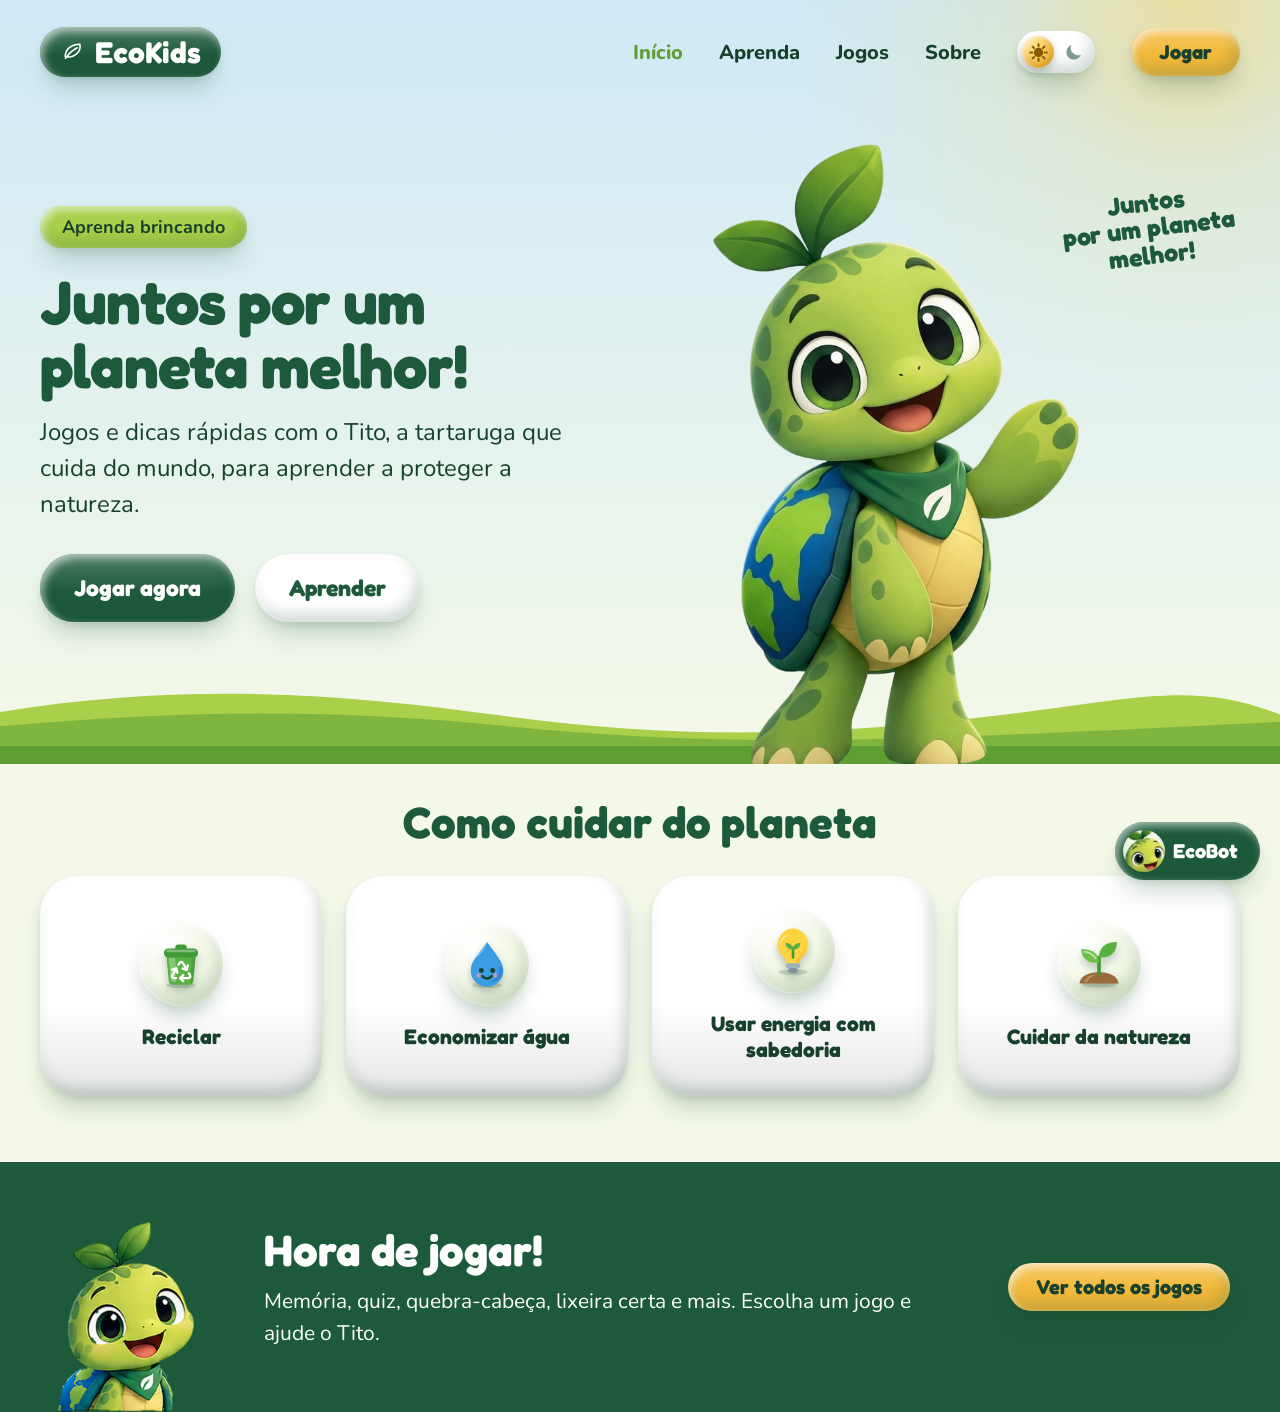
==== commit 26e8e56a: "Símbolo de reciclagem maior na lixeira Co-Authored-By: Claude Sonnet 5.5 <noreply@anthropic.com> Cla" ====
--- a/index.html
+++ b/index.html
@@ -4,7 +4,7 @@
   <meta charset="UTF-8">
   <meta name="viewport" content="width=device-width, initial-scale=1">
   <title>EcoKids - Início</title>
-  <link rel="stylesheet" href="css/style.css?v=9">
+  <link rel="stylesheet" href="css/style.css?v=10">
   <script>try{if(localStorage.getItem("ecokids-tema")==="escuro")document.documentElement.dataset.tema="escuro"}catch(e){}</script>
 </head>
 <body>
@@ -50,7 +50,7 @@
       <h2>Como cuidar do planeta</h2>
       <div class="care-grid">
           <article class="care-card clay">
-            <span class="round-icon green"><svg class="ek-icon" viewBox="0 0 64 64" aria-hidden="true"><ellipse cx="32" cy="58" rx="18" ry="3.5" fill="#1b4a2a" opacity=".18"/><path d="M14 22h36l-3 31a5 5 0 0 1-5 4.5H22a5 5 0 0 1-5-4.5Z" fill="#58b043"/><path d="M17 24h8l1 30h-3a4 4 0 0 1-4-3.6Z" fill="#fff" opacity=".28"/><path d="M45 24h5l-2.6 28a5 5 0 0 1-3 4Z" fill="#1d6a2a" opacity=".25"/><rect x="11" y="13" width="42" height="11" rx="5.5" fill="#3f9a37"/><rect x="25" y="8" width="14" height="8" rx="4" fill="#3f9a37"/><rect x="14" y="14.5" width="36" height="3" rx="1.5" fill="#fff" opacity=".35"/><g transform="translate(19.5 27.5) scale(1.04)" fill="none" stroke="#fff" stroke-width="2.3" stroke-linecap="round" stroke-linejoin="round"><path d="M7 19H4.815a1.83 1.83 0 0 1-1.57-.881 1.785 1.785 0 0 1-.004-1.784L7.196 9.5"/><path d="M11 19h8.203a1.83 1.83 0 0 0 1.556-.89 1.784 1.784 0 0 0 0-1.775l-1.226-2.12"/><path d="m14 16-3 3 3 3"/><path d="M8.293 13.596 7.196 9.5 3.1 10.598"/><path d="m9.344 5.811 1.093-1.892A1.83 1.83 0 0 1 11.985 3a1.784 1.784 0 0 1 1.546.888l3.943 6.843"/><path d="m13.378 9.633 4.096 1.098 1.097-4.096"/></g></svg></span>
+            <span class="round-icon green"><svg class="ek-icon" viewBox="0 0 64 64" aria-hidden="true"><ellipse cx="32" cy="58" rx="18" ry="3.5" fill="#1b4a2a" opacity=".18"/><path d="M14 22h36l-3 31a5 5 0 0 1-5 4.5H22a5 5 0 0 1-5-4.5Z" fill="#58b043"/><path d="M17 24h8l1 30h-3a4 4 0 0 1-4-3.6Z" fill="#fff" opacity=".28"/><path d="M45 24h5l-2.6 28a5 5 0 0 1-3 4Z" fill="#1d6a2a" opacity=".25"/><rect x="11" y="13" width="42" height="11" rx="5.5" fill="#3f9a37"/><rect x="25" y="8" width="14" height="8" rx="4" fill="#3f9a37"/><rect x="14" y="14.5" width="36" height="3" rx="1.5" fill="#fff" opacity=".35"/><g transform="translate(17.2 25.6) scale(1.25)" fill="none" stroke="#fff" stroke-width="2.4" stroke-linecap="round" stroke-linejoin="round"><path d="M7 19H4.815a1.83 1.83 0 0 1-1.57-.881 1.785 1.785 0 0 1-.004-1.784L7.196 9.5"/><path d="M11 19h8.203a1.83 1.83 0 0 0 1.556-.89 1.784 1.784 0 0 0 0-1.775l-1.226-2.12"/><path d="m14 16-3 3 3 3"/><path d="M8.293 13.596 7.196 9.5 3.1 10.598"/><path d="m9.344 5.811 1.093-1.892A1.83 1.83 0 0 1 11.985 3a1.784 1.784 0 0 1 1.546.888l3.943 6.843"/><path d="m13.378 9.633 4.096 1.098 1.097-4.096"/></g></svg></span>
             <h3>Reciclar</h3>
           </article>
           <article class="care-card clay">
@@ -85,6 +85,6 @@
       <div></div>
     </div>
   </main>
-  <script src="js/script.js?v=9"></script>
+  <script src="js/script.js?v=10"></script>
 </body>
 </html>
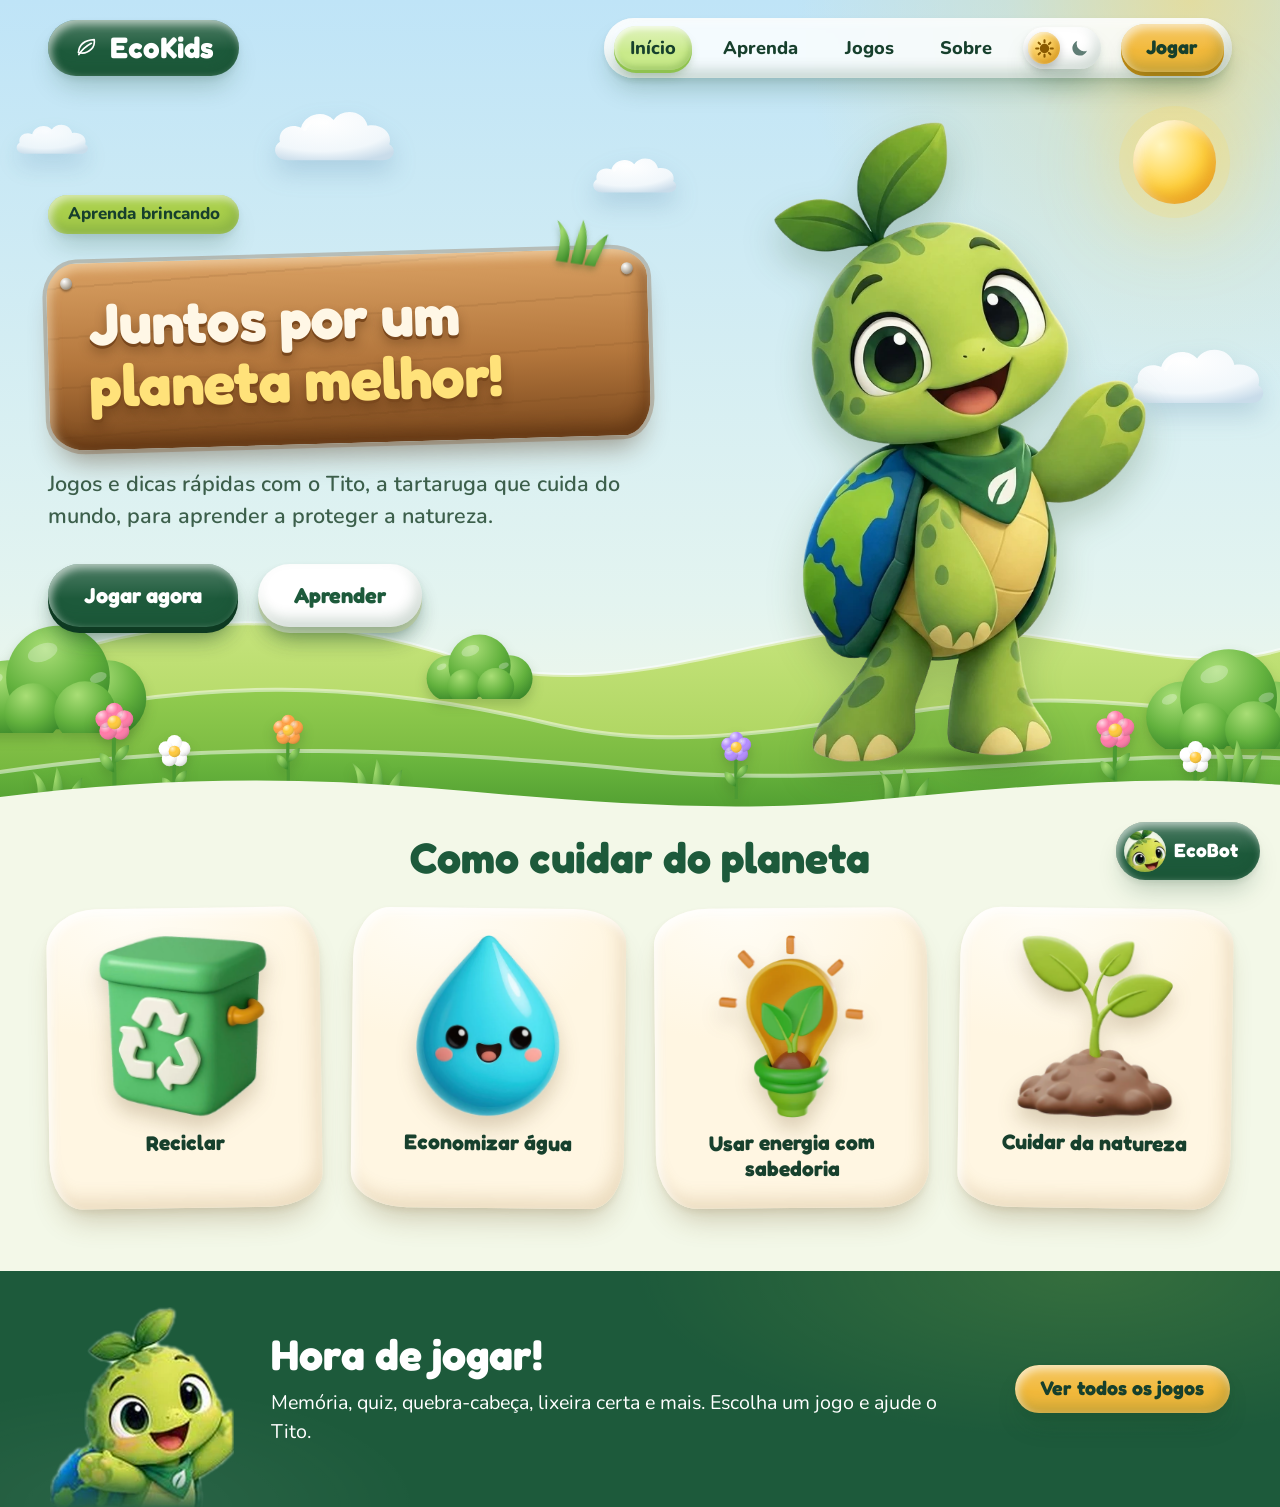
==== commit 8f45ae6f: "Nova identidade visual de massinha 3D em todo o site - Página inicial: placa de madeira, cenário com" ====
--- a/index.html
+++ b/index.html
@@ -4,16 +4,22 @@
   <meta charset="UTF-8">
   <meta name="viewport" content="width=device-width, initial-scale=1">
   <title>EcoKids - Início</title>
-  <link rel="stylesheet" href="css/style.css?v=10">
-  <script>try{if(localStorage.getItem("ecokids-tema")==="escuro")document.documentElement.dataset.tema="escuro"}catch(e){}</script>
+  <meta name="description" content="EcoKids: jogos e dicas rápidas com o Tito para crianças de 6 a 11 anos aprenderem a cuidar do planeta.">
+  <meta name="theme-color" content="#1d5a3b">
+  <link rel="preconnect" href="https://fonts.googleapis.com">
+  <link rel="preconnect" href="https://fonts.gstatic.com" crossorigin>
+  <link rel="stylesheet" href="https://fonts.googleapis.com/css2?family=Fredoka:wght@500;600;700&family=Nunito:wght@400;600;700;800&display=swap">
+  <link rel="stylesheet" href="css/style.css?v=23">
+  <script>document.documentElement.classList.add("js");try{var t=localStorage.getItem("ecokids-tema");if(t==="escuro"||(!t&&matchMedia("(prefers-color-scheme: dark)").matches))document.documentElement.dataset.tema="escuro"}catch(e){}</script>
 </head>
 <body>
   <main class="page home-page" data-ecobot>
     <!-- Cabeçalho: logo e menu (igual em todas as páginas) -->
     <header class="site-header">
       <a class="logo-pill" href="index.html"><svg class="icon" viewBox="0 0 64 64" fill="none" stroke="currentColor" stroke-width="4" stroke-linecap="round" stroke-linejoin="round" aria-hidden="true"><path d="M51 11C31 12 15 21 13 42c11 3 23 0 31-8 8-8 8-17 7-23Z"/><path d="M14 47c8-12 17-20 30-27"/></svg><span>EcoKids</span></a>
-      <nav class="nav-links" aria-label="Navegação principal">
-        <a href="index.html" class="active">Início</a>
+      <button class="menu-toggle" type="button" aria-expanded="false" aria-controls="menu-principal"><span class="menu-bars" aria-hidden="true"><span></span><span></span><span></span></span><span class="menu-label">Menu</span></button>
+      <nav class="nav-links" id="menu-principal" aria-label="Navegação principal">
+        <a href="index.html" class="active" aria-current="page">Início</a>
         <a href="aprenda.html">Aprenda</a>
         <a href="jogos.html">Jogos</a>
         <a href="sobre.html">Sobre</a>
@@ -21,11 +27,78 @@
         <a class="clay-button yellow" href="jogos.html">Jogar</a>
       </nav>
     </header>
-    <!-- Destaque: título, botões e o mascote -->
+    <!-- Desenhos do cenário (flor, arbusto, tufo de grama e nuvem), reaproveitados várias vezes com <use> -->
+    <svg class="cena-defs" width="0" height="0" aria-hidden="true" focusable="false">
+      <defs>
+        <radialGradient id="g-folha" cx="35%" cy="25%" r="85%"><stop offset="0" class="c-folha-luz"/><stop offset="1" class="c-folha-sombra"/></radialGradient>
+        <radialGradient id="g-arbusto" cx="38%" cy="22%" r="80%"><stop offset="0" class="c-arbusto-luz"/><stop offset=".6" class="c-arbusto-meio"/><stop offset="1" class="c-arbusto-sombra"/></radialGradient>
+        <radialGradient id="g-volume" cx="32%" cy="26%" r="80%"><stop offset="0" stop-color="#fff" stop-opacity=".7"/><stop offset=".45" stop-color="#fff" stop-opacity="0"/><stop offset="1" stop-color="#000" stop-opacity=".18"/></radialGradient>
+        <radialGradient id="g-nuvem" cx="40%" cy="22%" r="85%"><stop offset="0" class="c-nuvem-luz"/><stop offset=".7" class="c-nuvem-meio"/><stop offset="1" class="c-nuvem-sombra"/></radialGradient>
+        <linearGradient id="g-colina-1" x1="0" y1="0" x2="0" y2="1"><stop offset="0" class="c-colina1-topo"/><stop offset="1" class="c-colina1-base"/></linearGradient>
+        <linearGradient id="g-colina-2" x1="0" y1="0" x2="0" y2="1"><stop offset="0" class="c-colina2-topo"/><stop offset="1" class="c-colina2-base"/></linearGradient>
+        <linearGradient id="g-colina-3" x1="0" y1="0" x2="0" y2="1"><stop offset="0" class="c-colina3-topo"/><stop offset="1" class="c-colina3-base"/></linearGradient>
+        <!-- flor: a cor das pétalas vem do CSS (color) -->
+        <symbol id="flor" viewBox="0 0 60 112">
+          <path d="M30 112C31 92 28 70 30 44" fill="none" stroke="#4c9a33" stroke-width="5" stroke-linecap="round"/>
+          <path d="M30 92C17 89 10 78 12 68c11 1 18 10 18 24Z" fill="url(#g-folha)"/>
+          <path d="M30 80c12-3 19-12 18-22-11 1-18 9-18 22Z" fill="url(#g-folha)"/>
+          <g fill="currentColor"><circle cx="30" cy="17" r="11"/><circle cx="42.4" cy="26" r="11"/><circle cx="37.6" cy="40.5" r="11"/><circle cx="22.4" cy="40.5" r="11"/><circle cx="17.6" cy="26" r="11"/></g>
+          <g fill="url(#g-volume)"><circle cx="30" cy="17" r="11"/><circle cx="42.4" cy="26" r="11"/><circle cx="37.6" cy="40.5" r="11"/><circle cx="22.4" cy="40.5" r="11"/><circle cx="17.6" cy="26" r="11"/></g>
+          <circle cx="30" cy="30" r="8.5" fill="#ffc93c"/><circle cx="30" cy="30" r="8.5" fill="url(#g-volume)"/>
+        </symbol>
+        <symbol id="arbusto" viewBox="0 0 200 120">
+          <g fill="url(#g-arbusto)"><circle cx="48" cy="84" r="40"/><circle cx="152" cy="84" r="40"/><circle cx="100" cy="62" r="54"/><circle cx="74" cy="98" r="30"/><circle cx="128" cy="98" r="32"/></g>
+          <g fill="#fff" opacity=".28"><ellipse cx="84" cy="36" rx="16" ry="9" transform="rotate(-20 84 36)"/><ellipse cx="34" cy="64" rx="9" ry="5" transform="rotate(-25 34 64)"/><ellipse cx="142" cy="62" rx="9" ry="5" transform="rotate(-20 142 62)"/></g>
+        </symbol>
+        <symbol id="tufo" viewBox="0 0 60 42">
+          <g fill="url(#g-folha)"><path d="M10 42C12 27 13 16 6 4c14 9 17 23 15 38Z"/><path d="M24 42c1-19 4-30 6-42 7 13 8 28 5 42Z"/><path d="M37 42c2-13 8-24 18-32-2 14-6 24-8 32Z"/></g>
+        </symbol>
+        <symbol id="nuvem" viewBox="0 0 200 92">
+          <path d="M30 88C9 88 3 68 17 59c-4-19 16-30 33-22 6-21 35-29 51-12 12-19 47-17 53 9 21-4 40 11 34 29 13 8 7 25-10 25Z" fill="url(#g-nuvem)"/>
+          <path d="M56 40c4-12 19-19 33-12" fill="none" stroke="#fff" stroke-width="5" stroke-linecap="round" opacity=".7"/>
+        </symbol>
+      </defs>
+    </svg>
+
+    <!-- Destaque: título na placa de madeira, botões, o Tito e o cenário (céu, nuvens, colinas, plantas) -->
     <section class="hero">
+      <!-- Cenário (só decoração): fica atrás do texto e do Tito -->
+      <div class="cena" aria-hidden="true">
+        <span class="sol-cena"></span>
+        <svg class="nuvem n1"><use href="#nuvem"/></svg>
+        <svg class="nuvem n2"><use href="#nuvem"/></svg>
+        <svg class="nuvem n3"><use href="#nuvem"/></svg>
+        <svg class="nuvem n4"><use href="#nuvem"/></svg>
+        <svg class="colinas" viewBox="0 0 1440 300" preserveAspectRatio="none">
+          <path d="M0 150C180 70 360 80 520 130c180 55 340-40 520-35 180 5 290 55 400 25v180H0Z" fill="url(#g-colina-1)"/>
+          <path d="M0 150C180 70 360 80 520 130c180 55 340-40 520-35 180 5 290 55 400 25" class="colina-brilho" vector-effect="non-scaling-stroke"/>
+          <path d="M0 205c220-60 420-50 620-5 200 45 380-30 580-25 120 3 190 20 240 15v105H0Z" fill="url(#g-colina-2)"/>
+          <path d="M0 205c220-60 420-50 620-5 200 45 380-30 580-25 120 3 190 20 240 15" class="colina-brilho" vector-effect="non-scaling-stroke"/>
+          <path d="M0 252c240-35 480-25 720-2 240 22 480-23 720-13v63H0Z" fill="url(#g-colina-3)"/>
+          <path d="M0 252c240-35 480-25 720-2 240 22 480-23 720-13" class="colina-brilho" vector-effect="non-scaling-stroke"/>
+        </svg>
+        <svg class="planta arbusto a1"><use href="#arbusto"/></svg>
+        <svg class="planta arbusto a2"><use href="#arbusto"/></svg>
+        <svg class="planta arbusto a3"><use href="#arbusto"/></svg>
+        <svg class="planta flor f1"><use href="#flor"/></svg>
+        <svg class="planta flor f2"><use href="#flor"/></svg>
+        <svg class="planta flor f3"><use href="#flor"/></svg>
+        <svg class="planta flor f4"><use href="#flor"/></svg>
+        <svg class="planta flor f5"><use href="#flor"/></svg>
+        <svg class="planta flor f6"><use href="#flor"/></svg>
+        <svg class="planta tufo t1"><use href="#tufo"/></svg>
+        <svg class="planta tufo t2"><use href="#tufo"/></svg>
+        <svg class="planta tufo t3"><use href="#tufo"/></svg>
+        <svg class="planta tufo t4"><use href="#tufo"/></svg>
+      </div>
+
       <div class="hero-copy">
         <span class="clay-tag lime">Aprenda brincando</span>
-        <h1>Juntos por um<br>planeta melhor!</h1>
+        <!-- Placa de madeira (de massinha) com o título -->
+        <div class="placa">
+          <span class="placa-folhas" aria-hidden="true"><svg viewBox="0 0 60 42"><use href="#tufo"/></svg></span>
+          <h1>Juntos por um <span>planeta melhor!</span></h1>
+        </div>
         <p>Jogos e dicas rápidas com o Tito, a tartaruga que cuida do mundo, para aprender a proteger a natureza.</p>
         <div class="hero-actions">
           <a class="clay-button dark" href="jogos.html">Jogar agora</a>
@@ -33,43 +106,51 @@
         </div>
       </div>
       <div class="hero-mascot-wrap">
-        <img class="mascot mascot-hero" src="imagens/mascote-hero-anexo.png" alt="Tito, a tartaruga do EcoKids" style="background-image: none; object-fit: contain;">
-        <span class="hero-note">Juntos<br>por um planeta<br>melhor!</span>
+        <span class="tito-chao" aria-hidden="true"></span>
+        <!-- data-tito-3d: quando existir o modelo 3D do Tito (veja js/tito.js), ele aparece aqui no lugar da imagem -->
+        <picture>
+          <source srcset="imagens/mascote-hero-anexo.webp" type="image/webp">
+          <img class="mascot mascot-hero" src="imagens/mascote-hero-anexo.png" alt="Tito, a tartaruga do EcoKids, acenando" width="526" height="904" fetchpriority="high" data-tito-3d>
+        </picture>
       </div>
     </section>
-    <!-- Colinas verdes decorativas do rodapé -->
-    <div class="hills" aria-hidden="true">
-      <svg viewBox="0 0 1440 116" preserveAspectRatio="none">
-        <path class="hill-back" d="M0 64C218 16 394 38 566 70c192 36 363 32 565-2 153-26 215-51 309 0v48H0Z"/>
-        <path class="hill-front" d="M0 86c208-25 375-27 572 0 263 36 461 20 868-7v37H0Z"/>
-      </svg>
-      <div></div>
-    </div>
-    <!-- Cartões "Como cuidar do planeta" -->
+    <!-- Cartões "Como cuidar do planeta" (ilustrações 3D em imagens/cuidar/) -->
     <section class="care-section">
       <h2>Como cuidar do planeta</h2>
       <div class="care-grid">
-          <article class="care-card clay">
-            <span class="round-icon green"><svg class="ek-icon" viewBox="0 0 64 64" aria-hidden="true"><ellipse cx="32" cy="58" rx="18" ry="3.5" fill="#1b4a2a" opacity=".18"/><path d="M14 22h36l-3 31a5 5 0 0 1-5 4.5H22a5 5 0 0 1-5-4.5Z" fill="#58b043"/><path d="M17 24h8l1 30h-3a4 4 0 0 1-4-3.6Z" fill="#fff" opacity=".28"/><path d="M45 24h5l-2.6 28a5 5 0 0 1-3 4Z" fill="#1d6a2a" opacity=".25"/><rect x="11" y="13" width="42" height="11" rx="5.5" fill="#3f9a37"/><rect x="25" y="8" width="14" height="8" rx="4" fill="#3f9a37"/><rect x="14" y="14.5" width="36" height="3" rx="1.5" fill="#fff" opacity=".35"/><g transform="translate(17.2 25.6) scale(1.25)" fill="none" stroke="#fff" stroke-width="2.4" stroke-linecap="round" stroke-linejoin="round"><path d="M7 19H4.815a1.83 1.83 0 0 1-1.57-.881 1.785 1.785 0 0 1-.004-1.784L7.196 9.5"/><path d="M11 19h8.203a1.83 1.83 0 0 0 1.556-.89 1.784 1.784 0 0 0 0-1.775l-1.226-2.12"/><path d="m14 16-3 3 3 3"/><path d="M8.293 13.596 7.196 9.5 3.1 10.598"/><path d="m9.344 5.811 1.093-1.892A1.83 1.83 0 0 1 11.985 3a1.784 1.784 0 0 1 1.546.888l3.943 6.843"/><path d="m13.378 9.633 4.096 1.098 1.097-4.096"/></g></svg></span>
+          <article class="care-card">
+            <picture>
+              <source srcset="imagens/cuidar/lixeira.webp" type="image/webp">
+              <img class="care-img" src="imagens/cuidar/lixeira.png" alt="" width="512" height="512" loading="lazy">
+            </picture>
             <h3>Reciclar</h3>
           </article>
-          <article class="care-card clay">
-            <span class="round-icon blue"><svg class="ek-icon" viewBox="0 0 64 64" aria-hidden="true"><ellipse cx="32" cy="58" rx="18" ry="3.5" fill="#1b4a2a" opacity=".18"/><path d="M32 5C22 19 12 29 12 40a20 20 0 0 0 40 0C52 29 42 19 32 5Z" fill="#3b9de3"/><path d="M32 5C27 12 22 18 18 24c6-3 11-9 14-19Z" fill="#fff" opacity=".35"/><path d="M46 36c2 9-4 17-13 19 10 1 19-6 19-15 0-2-1-4-2-6Z" fill="#1c64b4" opacity=".3"/><circle cx="25" cy="40" r="3" fill="#17402d"/><circle cx="39" cy="40" r="3" fill="#17402d"/><path d="M26 47q6 6 12 0" fill="none" stroke="#17402d" stroke-width="3" stroke-linecap="round"/><circle cx="22" cy="46" r="2.6" fill="#ff9aa2" opacity=".7"/><circle cx="42" cy="46" r="2.6" fill="#ff9aa2" opacity=".7"/></svg></span>
+          <article class="care-card">
+            <picture>
+              <source srcset="imagens/cuidar/agua.webp" type="image/webp">
+              <img class="care-img" src="imagens/cuidar/agua.png" alt="" width="512" height="512" loading="lazy">
+            </picture>
             <h3>Economizar água</h3>
           </article>
-          <article class="care-card clay">
-            <span class="round-icon yellow"><svg class="ek-icon" viewBox="0 0 64 64" aria-hidden="true"><ellipse cx="32" cy="58" rx="18" ry="3.5" fill="#1b4a2a" opacity=".18"/><path d="M32 4a20 20 0 0 0-11 36c2 2 3 4 3 7h16c0-3 1-5 3-7A20 20 0 0 0 32 4Z" fill="#ffd23f"/><path d="M20 14a18 18 0 0 0-4 14c1-9 6-14 13-16Z" fill="#fff" opacity=".5"/><path d="M45 20c3 9-1 17-8 21l-1 6h4c0-3 1-5 3-7a20 20 0 0 0 2-20Z" fill="#e8a000" opacity=".3"/><rect x="23" y="47" width="18" height="6" rx="3" fill="#9fb2b8"/><rect x="26" y="53" width="12" height="6" rx="3" fill="#7e9399"/><path d="M32 40V28" stroke="#3f9a37" stroke-width="3.2" stroke-linecap="round"/><path d="M32 30c-6 0-9-3-9-8 6 0 9 3 9 8Zm0 0c6 0 9-3 9-8-6 0-9 3-9 8Z" fill="#58b043"/></svg></span>
+          <article class="care-card">
+            <picture>
+              <source srcset="imagens/cuidar/energia.webp" type="image/webp">
+              <img class="care-img" src="imagens/cuidar/energia.png" alt="" width="512" height="512" loading="lazy">
+            </picture>
             <h3>Usar energia com sabedoria</h3>
           </article>
-          <article class="care-card clay">
-            <span class="round-icon dark"><svg class="ek-icon" viewBox="0 0 64 64" aria-hidden="true"><ellipse cx="32" cy="57" rx="22" ry="4" fill="#1b4a2a" opacity=".18"/><path d="M8 56c1-9 10-14 24-14s23 5 24 14Z" fill="#9a6a3d"/><path d="M13 54c3-6 9-9 17-10-6 2-11 6-12 10Z" fill="#fff" opacity=".25"/><path d="M32 44V24" stroke="#3f9a37" stroke-width="4.5" stroke-linecap="round"/><path d="M32 30C20 32 11 26 10 14c13-1 22 5 22 16Z" fill="#6cc04a"/><path d="M32 24c0-12 8-19 22-19 0 13-8 20-22 19Z" fill="#58b043"/><path d="M14 17c5 0 10 3 14 8" fill="none" stroke="#fff" stroke-width="2.4" stroke-linecap="round" opacity=".5"/></svg></span>
+          <article class="care-card">
+            <picture>
+              <source srcset="imagens/cuidar/planta.webp" type="image/webp">
+              <img class="care-img" src="imagens/cuidar/planta.png" alt="" width="512" height="512" loading="lazy">
+            </picture>
             <h3>Cuidar da natureza</h3>
           </article>
       </div>
     </section>
     <!-- Faixa verde escura "Hora de jogar!" -->
     <section class="game-cta">
-      <div class="mascot mascot-happy rosto-feliz" role="img" aria-label="Tito, a tartaruga do EcoKids"></div>
+      <div class="mascot mascot-happy rosto-empolgado" role="img" aria-label="Tito, a tartaruga do EcoKids, empolgado" data-reacao="rindo"></div>
       <div>
         <h2>Hora de jogar!</h2>
         <p>Memória, quiz, quebra-cabeça, lixeira certa e mais. Escolha um jogo e ajude o Tito.</p>
@@ -85,6 +166,7 @@
       <div></div>
     </div>
   </main>
-  <script src="js/script.js?v=10"></script>
+  <script src="js/script.js?v=21"></script>
+  <script src="js/tito.js?v=21"></script>
 </body>
 </html>
--- a/css/style.css
+++ b/css/style.css
@@ -1,19 +1,47 @@
-@import url("https://fonts.googleapis.com/css2?family=Fredoka:wght@500;600;700&family=Nunito:wght@400;600;700;800&display=swap");
 /* ============================================================
-   EcoKids - estilos do site
-   Este arquivo (style.css) é usado por TODAS as páginas.
-   1) Primeiro vem um "reset" (zera estilos padrão do navegador).
-   2) Depois as cores/variáveis e os estilos de cada parte do site.
+   EcoKids - estilos do site (um arquivo para TODAS as páginas)
+
+   ÍNDICE (procure pelo número para achar a parte)
+    1) Reset
+    2) Cores e medidas (variáveis) - tema claro e escuro
+    3) Base: corpo da página, foco do teclado, títulos
+    4) Página (fundo, céu, sol/lua, colinas, folhas voando)
+    5) Cabeçalho, menu e menu hambúrguer
+    6) Peças reutilizáveis: massinha, botões, etiquetas, placar, bolinhas de ícone
+    7) Mascote Tito
+    8) Página inicial
+    9) Cenário e títulos das páginas internas (Aprenda, Jogos e Sobre)
+   10) Cartões coloridos de massinha, cartões do Aprenda e janela (modal)
+   11) Cartões dos Jogos
+   12) Barra de cima dos jogos
+   13) Jogo da memória
+   14) Quebra-cabeça
+   15) Lixeira certa
+   16) Quiz
+   17) Caça-palavras
+   18) Palavras cruzadas
+   19) Tela final ("Muito bem!")
+   20) Página Sobre
+   21) EcoBot
+   22) Animações
+   23) Telas baixas (notebooks) e movimento reduzido
+
+   Regra da casa: cada parte guarda também os ajustes de celular dela.
+   Para mudar uma cor, troque a variável no item 2.
    ============================================================ */
+
+/* ============ 1) RESET ============ */
 *, *::before, *::after { box-sizing: border-box; border: 0 solid; }
 h1, h2, h3, h4, h5, h6 { margin: 0; font-size: inherit; font-weight: inherit; }
 p, figure { margin: 0; }
 a { color: inherit; text-decoration: none; }
-button { padding: 0; color: inherit; background: transparent; border: 0; cursor: pointer; }
+button, input { font: inherit; color: inherit; }
+button { padding: 0; background: transparent; border: 0; cursor: pointer; }
 img, svg { display: block; max-width: 100%; }
-
-
-/* Cores que mudam entre o tema claro e o escuro. O @property deixa o navegador "animar" a troca de cor. */
+[hidden] { display: none !important; }
+
+/* ============ 2) CORES E MEDIDAS ============ */
+/* O @property deixa o navegador "animar" a troca de cor entre os temas. */
 @property --cream { syntax: "<color>"; inherits: true; initial-value: #f3f8e8; }
 @property --sky { syntax: "<color>"; inherits: true; initial-value: #cfe9f6; }
 @property --page-top { syntax: "<color>"; inherits: true; initial-value: #f3f8e8; }
@@ -29,34 +57,79 @@
 @property --clay-drop { syntax: "<color>"; inherits: true; initial-value: rgba(20,70,40,.26); }
 
 :root {
-  /* >>> AQUI ficam as cores do site. Mude o valor e a cor muda em todas as páginas. <<< */
-  --leaf: #5e9e34;
+  /* >>> Cores da marca (iguais nos dois temas) <<< */
+  --leaf: #5e9e34;                /* verde folha (decoração, barras) */
   --lime: #a9cf4b;
-  --blue: #2f86c6;
   --yellow: #f2b93b;
   --red: #e03c31;
-  --teal: #3c9a8a;
   --brown: #8b5a2b;
   --white: #ffffff;
   --ink-fixed: #17402d;           /* texto escuro que fica sempre escuro (em cima de amarelo e lima) */
-  --icon-bg: #f3f8e8;             /* fundo claro das bolinhas de ícone */
-  --pale: #fff3b8;                /* amarelo bem clarinho (destaques) */
-  --soft: #e3edd2;                /* verde bem clarinho (trilhas, estrelas vazias) */
-  --ok-bg: #dff3c8;
-  --bad-bg: #f6b3a8;
-  --bad-ink: #a1271b;
+
+  /* Cores dos cartões (Jogos e Aprenda). Todas com contraste bom para texto branco,
+     menos o amarelo, que usa texto escuro. */
+  --card-green: #2f7d3a;          /* verde natureza */
+  --card-coral: #c8473b;          /* vermelho coral */
+  --card-brown: #8a5530;          /* marrom terra */
+  --card-blue: #1f74b8;           /* azul água */
+  --card-yellow: #f4bf3f;         /* amarelo sol (texto escuro) */
+  --card-purple: #7a4fc0;         /* roxo (usado nas letras do quiz) */
+
+  /* Cartões da página JOGOS (texto branco com contraste 4,5:1 ou mais; o amarelo usa texto escuro) */
+  --game-memoria: #1f6b35;        /* verde escuro */
+  --game-quebra: #f4bf3f;         /* amarelo */
+  --game-lixeira: #0e7f78;        /* verde-água / turquesa (não é cor de lixeira: não confunde) */
+  --game-quiz: #1f74b8;           /* azul */
+  --game-cruzadas: #cf4636;       /* vermelho coral */
+  --game-caca: #8a5530;           /* marrom */
+
+  /* Cartões da página APRENDA: as cores originais do projeto */
+  --learn-lixeira: #e03c31;       /* vermelho */
+  --learn-agua: #2f86c6;          /* azul */
+  --learn-energia: #f2b93b;       /* amarelo (texto escuro) */
+  --learn-natureza: #5e9e34;      /* verde */
+
+  /* Cores oficiais das lixeiras (não mudam com o tema: são conteúdo educativo) */
+  --bin-paper: #0072ce;
+  --bin-plastic: #e03c31;
+  --bin-glass: #2e9e4f;
+  --bin-metal: #ffd100;
+  --bin-organic: #8b5a2b;
+
+  /* Medidas que se adaptam à tela */
+  --gutter: clamp(16px, 4vw, 48px);                     /* margem lateral */
+  --container: min(1240px, calc(100% - 2 * var(--gutter)));
+  --header-h: clamp(64px, 11vh, 96px);
+  --hills-h: clamp(64px, 12vh, 116px);
+  --radius-lg: clamp(24px, 3vw, 38px);
+  --radius-md: clamp(18px, 2.2vw, 28px);
+  --font-title: "Fredoka", "Trebuchet MS", sans-serif;
+  --font-body: "Nunito", "Segoe UI", sans-serif;
 
   /* ===== TEMA CLARO (padrão): dia ===== */
   --cream: #f3f8e8;
   --page-top: #f3f8e8;
   --sky: #cfe9f6;
   --surface: #ffffff;
+  --surface-2: #eef5e2;           /* superfície secundária (trilhas, fundos suaves) */
   --text: #17402d;
+  --text-soft: #3c5f4b;
   --heading: #1d5a3b;
   --dark: #1d5a3b;
+  --link-active-bg: #dcefc4;
+  --focus: #17402d;               /* contorno do foco do teclado */
   --hill-back: #a9cf4b;
   --hill-front: #5e9e34;
   --hill-base: #5e9e34;
+  --bubble-hi: #ffffff;           /* bolinhas claras atrás dos ícones */
+  --bubble-mid: #f3f8e8;
+  --bubble-lo: #dfe9cd;
+  --pale: #fff3b8;                /* amarelo bem clarinho (destaques) */
+  --soft: #e3edd2;                /* verde bem clarinho (trilhas, estrelas vazias) */
+  --ok-bg: #dff3c8;
+  --ok-ink: #2e7d32;
+  --bad-bg: #f6b3a8;
+  --bad-ink: #a1271b;
   --clay-light: rgba(255,255,255,.62);
   --clay-shade: rgba(20,70,40,.20);
   --clay-drop: rgba(20,70,40,.26);
@@ -66,813 +139,87 @@
     inset -4px -8px 14px var(--clay-shade),
     0 16px 26px -8px var(--clay-drop),
     0 3px 6px rgba(20,70,40,.08);
-  font-family: "Nunito", sans-serif;
+  --clay-shadow-hover:
+    inset 3px 4px 8px var(--clay-light),
+    inset -4px -8px 14px var(--clay-shade),
+    0 24px 34px -10px var(--clay-drop),
+    0 4px 8px rgba(20,70,40,.10);
+
+  font-family: var(--font-body);
   color: var(--text);
   background: var(--cream);
   transition: --cream .5s, --page-top .5s, --sky .5s, --surface .5s, --text .5s, --heading .5s, --dark .5s,
               --hill-back .5s, --hill-front .5s, --hill-base .5s, --clay-light .5s, --clay-shade .5s, --clay-drop .5s;
 }
 
-/* ===== TEMA ESCURO: noite (verde-petróleo e azul bem escuro; os cards continuam coloridos) ===== */
+/* ===== TEMA ESCURO: noite (verde-petróleo e azul bem escuro; os cartões continuam coloridos) ===== */
 :root[data-tema="escuro"] {
   --cream: #0c2b30;
   --page-top: #0a2140;
   --sky: #0d2a4d;
   --surface: #17464a;
+  --surface-2: #1d5553;
   --text: #e8f3df;
+  --text-soft: #c3d9c6;
   --heading: #cdeea0;
   --dark: #23744d;
+  --link-active-bg: rgba(169,207,75,.20);
+  --focus: #ffd23f;
   --hill-back: #1b6240;
   --hill-front: #0f4a33;
   --hill-base: #0d3d2c;
+  --bubble-hi: #eef4e4;           /* bolinhas um pouco mais apagadas: não "acendem" no escuro */
+  --bubble-mid: #d3e1c1;
+  --bubble-lo: #a9bf95;
+  --pale: #4a4520;
+  --soft: #1f5a58;
+  --ok-bg: #1f5b34;
+  --ok-ink: #b6f09a;
+  --bad-bg: #6e2b29;
+  --bad-ink: #ffb3a8;
   --clay-light: rgba(255,255,255,.16);
   --clay-shade: rgba(0,0,0,.30);
   --clay-drop: rgba(0,0,0,.50);
-  --icon-bg: #f3f8e8;
-  --pale: #4a4520;
-  --soft: #1f5a58;
-  --ok-bg: #1f5b34;
-  --bad-bg: #6e2b29;
-  --bad-ink: #ffb3a8;
   color-scheme: dark;
 }
 
-* { box-sizing: border-box; }
-html { min-width: 320px; background: var(--cream); }
-body { margin: 0; min-width: 320px; min-height: 100vh; }
-button { font: inherit; }
-
+/* ============ 3) BASE ============ */
+html { min-width: 320px; background: var(--cream); -webkit-text-size-adjust: 100%; }
+body {
+  margin: 0;
+  min-width: 320px;
+  min-height: 100vh;
+  min-height: 100dvh;
+  font-size: clamp(1rem, .94rem + .3vw, 1.2rem);
+  line-height: 1.45;
+  background: var(--cream);
+}
+
+/* Foco do teclado bem visível (aparece só quando a pessoa usa Tab, não no clique) */
+:focus-visible { outline: 4px solid var(--focus); outline-offset: 3px; }
+:focus:not(:focus-visible) { outline: none; }
+
+.icon { width: 1.4em; height: 1.4em; flex: 0 0 auto; }
+
+/* ============ 4) PÁGINA ============ */
 .page {
   position: relative;
   isolation: isolate;
   min-height: 100vh;
-  overflow: hidden;
+  min-height: 100dvh;
+  /* "clip" corta só o que vaza para os lados (decoração) e não esconde conteúdo embaixo */
+  overflow-x: hidden;
+  overflow-x: clip;
+  padding-bottom: calc(var(--hills-h) + 12px);
   background: linear-gradient(180deg, var(--page-top) 0, var(--cream) 560px);
 }
 
-/* ===== CABEÇALHO (menu de cima) ===== */
-.site-header {
-  position: relative;
-  z-index: 20;
-  width: min(1280px, calc(100% - 80px));
-  height: 104px;
-  margin: 0 auto;
-  display: flex;
-  align-items: center;
-  justify-content: space-between;
-}
-
-.logo-pill, .clay-button, .clay-tag, .score-pill {
-  border: 0;
-  border-radius: 999px;
-  box-shadow: var(--clay-shadow);
-}
-
-.logo-pill {
-  display: inline-flex;
-  align-items: center;
-  gap: 10px;
-  padding: 10px 20px;
-  color: var(--white);
-  background: var(--dark);
-  font: 700 30px/1 "Fredoka", sans-serif;
-  cursor: pointer;
-}
-
-.logo-pill .icon { width: 25px; height: 25px; }
-.nav-links { display: flex; align-items: center; gap: 36px; }
-.nav-links > a:not(.clay-button) {
-  border: 0;
-  padding: 8px 0;
-  color: var(--text);
-  background: transparent;
-  font-weight: 800;
-  font-size: 20px;
-  cursor: pointer;
-}
-.nav-links > a.active { color: var(--leaf); }
-
-.clay { box-shadow: var(--clay-shadow); }
-.clay-button {
-  display: inline-flex;
-  align-items: center;
-  justify-content: center;
-  min-height: 48px;
-  padding: 0 28px;
-  font: 700 20px/1 "Fredoka", sans-serif;
-  cursor: pointer;
-  transition: transform .18s ease;
-}
-.clay-button:hover, .learn-card:hover, .game-card:hover { transform: translateY(-2px); }
-.clay-button.dark { color: var(--white); background: var(--dark); }
-.clay-button.light { color: var(--heading); background: var(--surface); }
-.clay-button.yellow { color: var(--ink-fixed); background: var(--yellow); }
-.nav-links .clay-button { min-width: 108px; }
-
-/* ===== PÁGINA INICIAL: destaque com o mascote ===== */
-.hero {
-  position: relative;
-  z-index: 2;
-  width: min(1280px, calc(100% - 80px));
-  min-height: 660px;
-  margin: 0 auto;
-  display: grid;
-  grid-template-columns: 48% 52%;
-  align-items: center;
-}
-.home-page { background: linear-gradient(180deg, var(--sky) 0, var(--cream) 720px); overflow: visible; }
-.hero-copy { padding-bottom: 40px; }
-.clay-tag { display: inline-flex; padding: 9px 22px; font-size: 18px; font-weight: 700; }
-.clay-tag.lime { background: var(--lime); }
-.hero h1, .section-intro h1, .game-bar h1 {
-  margin: 22px 0 16px;
-  color: var(--heading);
-  font-family: "Fredoka", sans-serif;
-  font-weight: 700;
-}
-.hero h1 { font-size: clamp(52px, 4.8vw, 68px); line-height: 1.04; letter-spacing: -.8px; }
-.hero-copy > p { max-width: 640px; margin: 0; font-size: 24px; line-height: 1.5; }
-.hero-actions { display: flex; gap: 20px; margin-top: 32px; }
-.hero-actions .clay-button { min-height: 68px; padding: 0 34px; font-size: 23px; }
-.hero-mascot-wrap { position: relative; align-self: stretch; }
-.hero-note {
-  position: absolute;
-  top: 85px;
-  right: 5px;
-  color: var(--heading);
-  font: 700 25px/1.05 "Fredoka", sans-serif;
-  transform: rotate(-7deg);
-  text-align: center;
-}
-
-/* ===== MASCOTE (um arquivo PNG por expressão, em imagens/tito/) ===== */
-.mascot {
-  background-repeat: no-repeat;
-  background-size: contain;
-  background-position: center bottom;
-  flex: 0 0 auto;
-}
-/* Para trocar a expressão, troque a classe "rosto-..." do elemento (ou use trocarRosto() no JavaScript) */
-.rosto-feliz { background-image: url("../imagens/tito/feliz.png"); }
-.rosto-animado { background-image: url("../imagens/tito/animado.png"); }
-.rosto-curioso { background-image: url("../imagens/tito/curioso.png"); }
-.rosto-pensativo { background-image: url("../imagens/tito/pensativo.png"); }
-.rosto-surpreso { background-image: url("../imagens/tito/surpreso.png"); }
-.rosto-triste { background-image: url("../imagens/tito/triste.png"); }
-.rosto-chateado { background-image: url("../imagens/tito/chateado.png"); }
-.rosto-com-medo { background-image: url("../imagens/tito/com-medo.png"); }
-.rosto-bravo { background-image: url("../imagens/tito/bravo.png"); }
-.rosto-vergonhoso { background-image: url("../imagens/tito/vergonhoso.png"); }
-.rosto-rindo { background-image: url("../imagens/tito/rindo.png"); }
-.rosto-timido { background-image: url("../imagens/tito/timido.png"); }
-.rosto-confiante { background-image: url("../imagens/tito/confiante.png"); }
-.rosto-cansado { background-image: url("../imagens/tito/cansado.png"); }
-.rosto-empolgado { background-image: url("../imagens/tito/empolgado.png"); }
-.mascot-hero {
-  position: absolute;
-  left: 80px;
-  bottom: -10px;
-  width: 400px;
-  height: 630px;
-}
-.mascot-happy { width: 150px; height: 190px; }
-.mascot-thinking { width: 150px; height: 190px; }
-.mascot-body {
-  width: 255px;
-  height: 440px;
-  background-image: url("../imagens/mascote-hero-anexo.png");
-}
-
-/* ===== COLINAS VERDES do rodapé ===== */
-.hills { position: absolute; z-index: 1; left: 0; right: 0; bottom: 0; height: 116px; pointer-events: none; }
-.hills svg { display: block; width: 100%; height: 76px; }
-.hill-back { fill: var(--hill-back); }
-.hill-front { fill: var(--hill-front); fill-opacity: .55; }
-.hills > div { height: 50px; margin-top: -10px; background: var(--hill-base); }
-.home-page > .hills:first-of-type { position: relative; height: 94px; margin-top: -94px; }
-
-/* ===== PÁGINA INICIAL: cartões "Como cuidar do planeta" ===== */
-.care-section {
-  position: relative;
-  z-index: 3;
-  padding: 34px 40px 66px;
-  background: var(--cream);
-}
-.care-section h2, .game-cta h2 { margin: 0 0 30px; color: var(--heading); font: 700 44px/1.1 "Fredoka", sans-serif; text-align: center; }
-.care-grid { width: min(1280px, 100%); margin: auto; display: grid; grid-template-columns: repeat(4, 1fr); gap: 24px; }
-.care-card { min-height: 220px; border-radius: 32px; background: var(--surface); display: flex; flex-direction: column; align-items: center; justify-content: center; padding: 30px 20px; text-align: center; }
-.care-card h3 { margin: 18px 0 0; font: 700 21px/1.25 "Fredoka", sans-serif; }
-.round-icon, .large-icon { display: grid; place-items: center; border-radius: 50%; background: var(--icon-bg); }
-.round-icon { width: 84px; height: 84px; color: var(--white); box-shadow: var(--clay-shadow); }
-.round-icon .icon { width: 48px; height: 48px; }
-.round-icon.green { background: var(--leaf); }
-.round-icon.blue { background: var(--blue); }
-.round-icon.yellow { background: var(--yellow); color: var(--dark); }
-.round-icon.dark { background: var(--dark); }
-
-/* ===== PÁGINA INICIAL: faixa "Hora de jogar!" ===== */
-.game-cta {
-  position: relative;
-  z-index: 4;
-  min-height: 250px;
-  padding: 36px max(40px, calc((100% - 1180px) / 2));
-  display: grid;
-  grid-template-columns: 180px 1fr auto;
-  gap: 34px;
-  align-items: center;
-  color: var(--white);
-  background: var(--dark);
-}
-.game-cta .mascot { align-self: end; margin-bottom: -36px; }
-.game-cta h2 { margin: 0 0 12px; color: var(--white); text-align: left; }
-.game-cta p { max-width: 700px; margin: 0; font-size: 21px; line-height: 1.5; }
-
-.content-shell, .game-content { position: relative; z-index: 3; width: min(1280px, calc(100% - 80px)); margin: 0 auto; }
-.section-intro { display: flex; align-items: center; min-height: 160px; gap: 22px; }
-.section-intro .mascot { width: 145px; }
-.section-intro h1 { margin: 0 0 4px; font-size: 54px; line-height: 1; }
-.section-intro p { margin: 0; font-size: 21px; }
-
-/* ===== PÁGINAS APRENDA E JOGOS: cartões ===== */
-.learn-page, .games-page, .game-page { min-height: 900px; }
-.learn-grid { display: grid; grid-template-columns: repeat(4, 1fr); gap: 24px; }
-.learn-card, .game-card {
-  border: 0;
-  cursor: pointer;
-  transition: transform .18s ease;
-}
-.learn-card {
-  height: 390px;
-  padding: 36px;
-  border-radius: 36px;
-  display: flex;
-  flex-direction: column;
-  align-items: center;
-  color: var(--white);
-  text-align: center;
-}
-.learn-card.red { background: var(--red); }
-.learn-card.blue { background: var(--blue); }
-.learn-card.yellow { color: var(--ink-fixed); background: var(--yellow); }
-.learn-card.green { background: var(--leaf); }
-.large-icon { width: 120px; height: 120px; color: currentColor; }
-.learn-card .large-icon { color: inherit; }
-.learn-card.red .large-icon { color: var(--teal); }
-.learn-card.blue .large-icon { color: var(--blue); }
-.learn-card.yellow .large-icon { color: var(--yellow); }
-.learn-card.green .large-icon { color: var(--leaf); }
-.large-icon .icon { width: 64px; height: 64px; }
-.learn-card strong { margin-top: 20px; font: 700 40px/1 "Fredoka", sans-serif; }
-.learn-card > span:not(.large-icon) { min-height: 62px; margin-top: 14px; font-size: 21px; line-height: 1.35; }
-.learn-card small, .game-card small { margin-top: auto; padding: 7px 18px; border-radius: 999px; color: var(--text); background: var(--surface); font-size: 18px; font-weight: 800; }
-
-/* ===== JANELA (modal) que abre nos cartões do Aprenda ===== */
-.modal-backdrop { position: fixed; z-index: 50; inset: 0; display: grid; place-items: center; padding: 30px; background: rgba(23,64,45,.6); }
-.learn-modal { width: 720px; max-width: 100%; max-height: calc(100vh - 60px); display: flex; flex-direction: column; padding: 30px 32px 28px 48px; border-radius: 40px; background: var(--surface); }
-.modal-title { display: grid; grid-template-columns: 88px 1fr 56px; align-items: center; gap: 8px; }
-.modal-title .mascot { width: 88px; height: 100px; }
-.modal-title h2 { margin: 0; color: var(--heading); font: 700 44px/1 "Fredoka", sans-serif; }
-.modal-close { width: 56px; height: 56px; border: 0; border-radius: 50%; color: var(--ink-fixed); background: var(--yellow); box-shadow: var(--clay-shadow); font: 700 28px/1 "Fredoka", sans-serif; cursor: pointer; }
-.bin-list { display: grid; gap: 16px; margin-top: 18px; }
-.bin-row { display: grid; grid-template-columns: 64px 1fr; align-items: center; gap: 18px; }
-.bin-color { width: 64px; height: 64px; border-radius: 18px; }
-.bin-color.blue { background: #0072ce; }
-.bin-color.red { background: var(--red); }
-.bin-color.green { background: #2e9e4f; }
-.bin-color.yellow { background: #ffd100; }
-.bin-color.brown { background: var(--brown); }
-.bin-row strong { display: block; font: 500 24px/1.15 "Fredoka", sans-serif; }
-.bin-row strong b { color: var(--heading); font-weight: 700; }
-.bin-row small { display: block; margin-top: 4px; font-size: 18px; }
-
-.games-grid { display: grid; grid-template-columns: repeat(3, 1fr); gap: 28px; }
-.game-card { height: 250px; padding: 26px 28px; border-radius: 32px; display: flex; flex-direction: column; align-items: center; color: var(--white); }
-.game-card.green { background: var(--leaf); }
-.game-card.lime { color: var(--ink-fixed); background: var(--lime); }
-.game-card.teal { background: var(--teal); }
-.game-card.blue { background: var(--blue); }
-.game-card.yellow { color: var(--ink-fixed); background: var(--yellow); }
-.game-card.dark { background: var(--dark); }
-.game-card .large-icon { width: 110px; height: 110px; color: inherit; }
-.game-card .large-icon .icon { width: 58px; height: 58px; }
-.game-card.green .large-icon { color: var(--leaf); }
-.game-card.lime .large-icon { color: var(--lime); }
-.game-card.teal .large-icon { color: var(--teal); }
-.game-card.blue .large-icon { color: var(--blue); }
-.game-card.yellow .large-icon { color: var(--yellow); }
-.game-card.dark .large-icon { color: var(--dark); }
-.game-card strong { margin-top: 14px; font: 700 28px/1.1 "Fredoka", sans-serif; }
-.game-card small { margin-top: 12px; }
-
-/* ===== BARRA DE CIMA DOS JOGOS (Voltar, título, pontos) ===== */
-.game-bar { height: 96px; display: grid; grid-template-columns: 1fr 2fr 1fr; align-items: center; }
-.game-bar .clay-button { justify-self: start; }
-.game-bar h1 { justify-self: center; margin: 0; font-size: 36px; }
-.score-pill { justify-self: end; padding: 14px 26px; color: var(--ink-fixed); background: var(--yellow); font: 600 23px/1 "Fredoka", sans-serif; }
-/* ===== JOGO DA MEMÓRIA ===== */
-.memory-layout { display: grid; grid-template-columns: minmax(0, 1fr) 300px; gap: 68px; align-items: center; padding-top: 12px; }
-.memory-grid { display: grid; grid-template-columns: repeat(4, 1fr); gap: 20px; }
-.memory-card { aspect-ratio: 1.2; min-height: 150px; border: 0; border-radius: 28px; display: grid; place-items: center; cursor: pointer; }
-.memory-card .icon { width: 72px; height: 72px; }
-.memory-card.closed { color: var(--dark); background: var(--lime); }
-.memory-card.open { color: var(--white); }
-.memory-card.recycle { background: var(--leaf); }
-.memory-card.drop { background: var(--blue); }
-.memory-card.star, .memory-card.bulb { background: var(--yellow); }
-.memory-card.leaf { background: var(--dark); }
-.memory-side { display: flex; flex-direction: column; align-items: center; text-align: center; }
-.memory-side .mascot { width: 190px; height: 240px; }
-.memory-side strong { margin-top: 6px; font: 700 26px/1.2 "Fredoka", sans-serif; }
-.memory-side span { margin-top: 12px; font-size: 20px; }
-
-/* ===== CAÇA-PALAVRAS ===== */
-.words-content { width: min(1120px, calc(100% - 80px)); }
-.words-layout { display: grid; grid-template-columns: 680px 300px; gap: 48px; justify-content: center; align-items: start; padding-top: 8px; }
-.letter-board { display: grid; grid-template-columns: repeat(10, 1fr); gap: 6px; padding: 20px; border-radius: 32px; background: var(--sky); }
-.letter { aspect-ratio: 1; border-radius: 14px; display: grid; place-items: center; color: var(--heading); background: var(--surface); font: 700 28px/1 "Fredoka", sans-serif; }
-.letter.found { background: var(--lime); }
-.word-list { padding: 28px 40px 34px; border-radius: 32px; display: flex; flex-direction: column; gap: 12px; background: var(--surface); }
-.word-list h2 { margin: 0 0 4px; color: var(--heading); font: 700 28px/1 "Fredoka", sans-serif; }
-.word-list span { font: 600 22px/1.1 "Fredoka", sans-serif; }
-.word-list .done { opacity: .5; text-decoration: line-through; }
-
-/* ===== QUIZ ===== */
-.quiz-page {
-  min-height: 900px;
-  background: linear-gradient(180deg, var(--sky) 0, var(--cream) 40%);
-}
-.quiz-shell {
-  width: min(1100px, calc(100% - 80px));
-  margin: 0 auto;
-  padding-top: 42px;
-  text-align: center;
-}
-.quiz-topbar {
-  display: grid;
-  grid-template-columns: 170px 1fr auto auto;
-  gap: 20px;
-  align-items: center;
-}
-.quiz-topbar .clay-button { justify-self: start; }
-.quiz-topbar .score-pill { justify-self: end; }
-.quiz-progress { display: grid; gap: 8px; color: var(--text); font: 600 22px/1 "Fredoka", sans-serif; }
-.progress-track { height: 18px; overflow: hidden; border-radius: 999px; background: var(--surface); }
-.progress-track span { display: block; width: 40%; height: 100%; border-radius: inherit; background: var(--leaf); }
-.quiz-question-row {
-  display: grid;
-  grid-template-columns: 180px 1fr;
-  gap: 22px;
-  align-items: center;
-  margin-top: 54px;
-}
-.quiz-question {
-  min-height: 136px;
-  padding: 40px;
-  border-radius: 32px;
-  display: grid;
-  place-items: center;
-  background: var(--surface);
-}
-.quiz-question h1 { margin: 0; color: var(--heading); font: 700 46px/1.12 "Fredoka", sans-serif; }
-.quiz-answers { display: grid; grid-template-columns: repeat(2, 1fr); gap: 28px; margin-top: 44px; }
-.quiz-answer {
-  height: 96px;
-  border: 0;
-  border-radius: 999px;
-  color: var(--white);
-  font: 700 30px/1 "Fredoka", sans-serif;
-  cursor: pointer;
-}
-.quiz-answer.blue { background: #0072ce; }
-.quiz-answer.red { background: var(--red); }
-.quiz-answer.green { background: #2e9e4f; }
-.quiz-answer.yellow { color: var(--ink-fixed); background: #ffd100; }
-.quiz-next { min-height: 68px; margin-top: 36px; padding-inline: 36px; }
-
-/* ===== LIXEIRA CERTA ===== */
-.trash-prompt-row {
-  display: flex;
-  align-items: center;
-  justify-content: center;
-  gap: 18px;
-  margin-top: 12px;
-}
-.trash-prompt-row .mascot { width: 150px; height: 190px; }
-.trash-prompt {
-  width: 480px;
-  min-height: 220px;
-  padding: 36px 56px;
-  border-radius: 32px;
-  display: flex;
-  flex-direction: column;
-  align-items: center;
-  justify-content: center;
-  background: var(--surface);
-}
-.trash-prompt > span { font-size: 20px; }
-.trash-prompt h2 { margin: 10px 0 8px; color: var(--heading); font: 700 52px/1 "Fredoka", sans-serif; }
-.trash-prompt small { font-size: 18px; }
-.big-bins { display: grid; grid-template-columns: repeat(5, 1fr); gap: 50px; margin-top: 54px; }
-.big-bin-option { border: 0; display: flex; flex-direction: column; align-items: center; color: var(--text); background: transparent; cursor: pointer; }
-.bin-lid { position: relative; z-index: 2; width: 132px; height: 18px; margin-bottom: -4px; border-radius: 8px; }
-.big-bin { width: 115px; height: 120px; border-radius: 6px 6px 26px 26px; }
-.bin-lid.blue, .big-bin.blue { background: #0072ce; }
-.bin-lid.red, .big-bin.red { background: var(--red); }
-.bin-lid.green, .big-bin.green { background: #2e9e4f; }
-.bin-lid.yellow, .big-bin.yellow { background: #ffd100; }
-.bin-lid.brown, .big-bin.brown { background: var(--brown); }
-.bin-lid { filter: brightness(.86); }
-.big-bin-option strong { margin-top: 16px; font: 600 22px/1 "Fredoka", sans-serif; }
-
-/* ===== PALAVRAS CRUZADAS ===== */
-.crossword-layout {
-  display: grid;
-  grid-template-columns: 564px 380px;
-  gap: 48px;
-  justify-content: center;
-  align-items: start;
-  padding-top: 8px;
-}
-.crossword-board {
-  padding: 20px;
-  border-radius: 32px;
-  display: grid;
-  grid-template-columns: repeat(8, 62px);
-  grid-template-rows: repeat(9, 62px);
-  gap: 4px;
-  background: var(--sky);
-}
-.crossword-cell {
-  position: relative;
-  width: 62px;
-  height: 62px;
-  border-radius: 10px;
-  display: grid;
-  place-items: center;
-  color: var(--heading);
-  font: 700 30px/1 "Fredoka", sans-serif;
-}
-.crossword-cell.active { background: var(--surface); }
-.crossword-cell small { position: absolute; top: 4px; left: 6px; font: 700 12px/1 "Nunito", sans-serif; }
-.clues-card {
-  min-height: 480px;
-  padding: 28px 36px;
-  border-radius: 32px;
-  display: flex;
-  flex-direction: column;
-  background: var(--surface);
-}
-.clues-card h2 { margin: 0; color: var(--heading); font: 700 28px/1 "Fredoka", sans-serif; }
-.clue-list { margin-top: 16px; }
-.clue-list p { margin: 0 0 14px; font-size: 20px; line-height: 1.3; }
-.clue-list strong { font-weight: 800; }
-.clues-card .mascot { width: 100px; height: 130px; margin-top: auto; }
-
-/* ===== QUEBRA-CABEÇA ===== */
-.puzzle-layout {
-  display: grid;
-  grid-template-columns: 630px 360px;
-  gap: 56px;
-  justify-content: center;
-  align-items: start;
-  padding-top: 8px;
-}
-.puzzle-board {
-  width: 630px;
-  height: 630px;
-  padding: 20px;
-  border-radius: 32px;
-  display: grid;
-  grid-template-columns: repeat(3, 190px);
-  grid-template-rows: repeat(3, 190px);
-  gap: 10px;
-  background: var(--surface);
-}
-.puzzle-piece {
-  width: 190px;
-  height: 190px;
-  border: 0;
-  border-radius: 18px;
-  background-color: var(--cream);
-  background-size: 570px 570px;
-  background-position: var(--piece-x) var(--piece-y);
-  cursor: pointer;
-}
-.puzzle-piece.selected { outline: 6px solid var(--yellow); outline-offset: -6px; }
-.puzzle-page { min-height: 1000px; }
-.puzzle-guide { width: 360px; display: flex; flex-direction: column; align-items: center; text-align: center; }
-.puzzle-guide h2 { margin: 0 0 18px; color: var(--heading); font: 600 26px/1 "Fredoka", sans-serif; }
-.puzzle-guide img { width: 360px; height: 360px; border-radius: 24px; object-fit: contain; }
-.puzzle-guide p { margin: 22px 0 0; font-size: 20px; line-height: 1.4; }
-
-/* ===== TELA "MUITO BEM!" ===== */
-.completion-page { min-height: 900px; }
-.completion-content {
-  position: relative;
-  z-index: 3;
-  width: min(900px, calc(100% - 60px));
-  margin: 20px auto 0;
-  display: flex;
-  flex-direction: column;
-  align-items: center;
-  text-align: center;
-}
-.completion-content .mascot { width: 220px; height: 280px; }
-.completion-content h1 { margin: 8px 0 6px; color: var(--heading); font: 700 60px/1 "Fredoka", sans-serif; }
-.completion-content > p { margin: 0; font-size: 28px; }
-.star-row { display: flex; gap: 16px; margin-top: 30px; }
-.star-badge { width: 90px; height: 90px; border-radius: 50%; display: grid; place-items: center; color: var(--ink-fixed); background: var(--yellow); }
-.star-badge .icon { width: 52px; height: 52px; }
-.completion-actions { display: flex; gap: 20px; margin-top: 30px; }
-.completion-actions .clay-button { min-height: 68px; padding-inline: 34px; }
-
-/* ===== PÁGINA SOBRE ===== */
-.about-page { min-height: 1040px; }
-.about-content { position: relative; z-index: 3; width: min(1280px, calc(100% - 80px)); margin: 18px auto 150px; }
-.about-top { display: grid; grid-template-columns: 290px 1fr; gap: 34px; align-items: center; }
-.about-top > .mascot { justify-self: center; }
-.about-copy h2 { margin: 26px 0 10px; color: var(--heading); font: 700 48px/1 "Fredoka", sans-serif; }
-.tito-card { padding: 28px 36px; border-radius: 32px; background: var(--surface); }
-.tito-card h1 { margin: 0 0 10px; color: var(--heading); font: 700 36px/1 "Fredoka", sans-serif; }
-.tito-card p, .project-text { margin: 0; max-width: 800px; font-size: 22px; line-height: 1.45; }
-.about-content > h3 { margin: 30px 0 16px; color: var(--heading); font: 700 30px/1.2 "Fredoka", sans-serif; }
-.goals-grid { display: grid; grid-template-columns: repeat(3, 1fr); gap: 24px; }
-.goal-card { min-height: 112px; padding: 18px 24px; border-radius: 32px; display: flex; align-items: center; gap: 18px; background: var(--surface); }
-.goal-number { width: 72px; height: 72px; flex: 0 0 72px; border-radius: 18px; display: grid; place-items: center; color: var(--white); font: 700 34px/1 "Fredoka", sans-serif; box-shadow: var(--clay-shadow); }
-.goal-number.red { background: #c5192d; }
-.goal-number.green { background: #3f7e44; }
-.goal-number.lime { background: #56c02b; }
-.goal-card strong { font-size: 20px; line-height: 1.25; }
-.makers-card { margin-top: 24px; padding: 24px 30px; border-radius: 32px; background: var(--surface); }
-.makers-card h3 { margin: 0 0 8px; color: var(--heading); font: 700 26px/1 "Fredoka", sans-serif; }
-.makers-card p { margin: 0; font-size: 20px; }
-
-/* ===== TELAS MENORES (tablet e celular) ===== */
-@media (max-width: 980px) {
-  .site-header { width: calc(100% - 32px); }
-  .nav-links { gap: 16px; }
-  .nav-links > a:not(.clay-button) { font-size: 18px; }
-  .hero { width: calc(100% - 40px); grid-template-columns: 1fr; padding-top: 50px; }
-  .hero-copy { z-index: 2; }
-  .hero-mascot-wrap { min-height: 580px; }
-  .care-grid, .learn-grid { grid-template-columns: repeat(2, 1fr); }
-  .games-grid { grid-template-columns: repeat(2, 1fr); }
-  .memory-layout { grid-template-columns: 1fr; }
-  .memory-side { display: none; }
-  .words-layout { grid-template-columns: minmax(0, 680px); }
-  .word-list { flex-direction: row; flex-wrap: wrap; gap: 10px 18px; padding: 20px 24px; }
-  .word-list h2 { flex: 0 0 100%; }
-  .quiz-shell { width: calc(100% - 40px); }
-  .crossword-layout, .puzzle-layout { grid-template-columns: 1fr; }
-  .crossword-board, .puzzle-board { justify-self: center; }
-  .big-bins { gap: 20px; }
-  .about-top { grid-template-columns: 240px 1fr; }
-  .goals-grid { grid-template-columns: 1fr; }
-}
-
-@media (max-width: 640px) {
-  .site-header { height: 82px; }
-  .logo-pill { font-size: 23px; padding: 9px 14px; }
-  .nav-links > a:not(.clay-button) { display: none; }
-  .hero h1 { font-size: 48px; }
-  .hero-copy > p { font-size: 20px; }
-  .hero-actions { flex-wrap: wrap; }
-  .hero-mascot-wrap { min-height: 460px; }
-  .mascot-hero { transform: scale(.75); transform-origin: left bottom; }
-  .content-shell, .game-content, .words-content { width: calc(100% - 28px); }
-  .section-intro .mascot { display: none; }
-  .section-intro h1 { font-size: 42px; }
-  .care-grid, .learn-grid, .games-grid { grid-template-columns: 1fr; }
-  .game-cta { grid-template-columns: 1fr; text-align: center; }
-  .game-cta .mascot { display: none; }
-  .game-cta h2 { text-align: center; }
-  .game-bar { grid-template-columns: 1fr 1fr; height: 120px; }
-  .game-bar h1 { grid-column: 1 / -1; grid-row: 1; font-size: 28px; }
-  .game-bar .clay-button, .score-pill { grid-row: 2; font-size: 18px; padding: 10px 16px; }
-  .memory-grid { grid-template-columns: repeat(3, 1fr); gap: 10px; }
-  .memory-card { min-height: 90px; }
-  .memory-card .icon { width: 48px; height: 48px; }
-  .letter-board { gap: 3px; padding: 10px; }
-  .letter { border-radius: 7px; font-size: 18px; }
-  .quiz-topbar { grid-template-columns: 1fr auto auto; gap: 12px; }
-  .quiz-progress { grid-column: 1 / -1; grid-row: 1; }
-  .quiz-topbar .theme-toggle { grid-row: 2; }
-  .quiz-topbar .clay-button, .quiz-topbar .score-pill { grid-row: 2; }
-  .quiz-question-row { grid-template-columns: 1fr; margin-top: 30px; }
-  .quiz-question-row .mascot { display: none; }
-  .quiz-question h1 { font-size: 34px; }
-  .quiz-answers { grid-template-columns: 1fr; }
-  .trash-prompt-row .mascot { display: none; }
-  .trash-prompt { width: 100%; padding: 28px 20px; }
-  .trash-prompt h2 { font-size: 42px; }
-  .big-bins { grid-template-columns: repeat(2, 1fr); }
-  .clues-card { min-height: 0; padding: 22px; }
-  .clues-card .mascot { display: none; }
-  .puzzle-board { transform: scale(.55); transform-origin: top center; margin-bottom: -360px; }
-  .puzzle-guide { display: none; }
-  .completion-content h1 { font-size: 48px; }
-  .star-row { gap: 8px; }
-  .star-badge { width: 58px; height: 58px; }
-  .star-badge .icon { width: 34px; height: 34px; }
-  .completion-actions { flex-direction: column; }
-  .about-top { grid-template-columns: 1fr; }
-  .about-top > .mascot { height: 380px; }
-  .about-copy h2 { font-size: 40px; }
-}
-
-
-/* ===== EXTRAS (jogos que agora funcionam com JavaScript) ===== */
-[hidden] { display: none !important; }
-a.game-card, a.clay-button, a.logo-pill { text-decoration: none; }
-.quiz-answer.brown { background: var(--brown); }
-.quiz-answer:disabled { cursor: default; }
-.quiz-answer.certa { outline: 6px solid var(--white); outline-offset: -6px; }
-.quiz-answer.errada { opacity: .4; }
-.quiz-feedback { min-height: 34px; margin: 26px 0 0; color: var(--heading); font: 600 26px/1.2 "Fredoka", sans-serif; }
-.memory-card.matched { opacity: .75; cursor: default; }
-.trash-prompt small.certo { color: #2e7d32; font-weight: 800; font-size: 22px; }
-.trash-prompt small.errado { color: var(--red); font-weight: 800; font-size: 22px; }
-.bin-color .icon { width: 34px; height: 34px; }
-.bin-color.icone { display: grid; place-items: center; color: var(--white); }
-.bin-color.yellow.icone { color: var(--ink-fixed); }
-.puzzle-piece.certa { box-shadow: inset 0 0 0 4px rgba(96,137,58,.0); }
-
-/* ===== JOGO DA MEMÓRIA: cartas com foto ===== */
-.memory-card.foto { padding: 0; overflow: hidden; background: var(--surface); }
-.memory-card.foto img { width: 100%; height: 100%; object-fit: cover; border-radius: inherit; }
-
-/* ===== LIXEIRA CERTA: item em imagem e símbolo de reciclagem ===== */
-.item-imagem { width: 190px; height: 190px; margin: 10px 0 6px; border-radius: 24px; object-fit: cover; background: var(--cream); }
-.trash-prompt small:empty { display: none; }
-.big-bin { display: grid; place-items: center; }
-.bin-symbol { width: 62px; height: 62px; filter: drop-shadow(0 2px 2px rgba(0,0,0,.2)); }
-@media (max-width: 760px) { .item-imagem { width: 150px; height: 150px; } .bin-symbol { width: 44px; height: 44px; } }
-
-/* ===== QUEBRA-CABEÇA GRANDE (figura larga, mais peças) ===== */
-.puzzle-layout.grande { grid-template-columns: 886px 340px; }
-.puzzle-board.grande { --pw: 136px; --ph: 148px; width: auto; height: auto; gap: 6px; }
-.puzzle-board.grande .puzzle-piece { width: var(--pw); height: var(--ph); border-radius: 12px; }
-.puzzle-layout.grande .puzzle-guide { width: 340px; }
-.puzzle-layout.grande .puzzle-guide img { width: 340px; height: auto; }
-@media (max-width: 980px) { .puzzle-layout.grande { grid-template-columns: 1fr; } }
-@media (max-width: 640px) { .puzzle-board.grande { transform: scale(.4); margin-bottom: -300px; } }
-
-/* ===== QUIZ: respostas A-D, dica por botão ===== */
-.quiz-answers { align-items: stretch; }
-.quiz-option {
-  min-height: 96px; padding: 16px 26px; border: 0; border-radius: 32px;
-  display: flex; align-items: center; gap: 18px; text-align: left;
-  color: var(--text); background: var(--surface); cursor: pointer;
-  font: 600 24px/1.25 "Fredoka", sans-serif;
-}
-.quiz-letter {
-  flex: 0 0 auto; width: 46px; height: 46px; border-radius: 50%; display: grid; place-items: center;
-  color: var(--white); background: var(--leaf); font: 700 24px/1 "Fredoka", sans-serif;
-}
-.quiz-option:nth-child(2) .quiz-letter { background: var(--blue); }
-.quiz-option:nth-child(3) .quiz-letter { background: var(--yellow); color: var(--ink-fixed); }
-.quiz-option:nth-child(4) .quiz-letter { background: var(--brown); }
-.quiz-option:disabled { cursor: default; }
-.quiz-option.certa { background: var(--ok-bg); outline: 6px solid var(--leaf); outline-offset: -6px; }
-.quiz-option.errada { opacity: .45; }
-.quiz-question h1 { font-size: 38px; }
-.quiz-hint-area { margin-top: 28px; display: flex; flex-direction: column; align-items: center; gap: 16px; }
-.quiz-hint-button { min-height: 56px; padding-inline: 26px; gap: 10px; }
-.quiz-hint-button .icon { width: 26px; height: 26px; }
-.quiz-hint { max-width: 760px; margin: 0; padding: 20px 30px; border-radius: 28px; background: var(--pale); color: var(--text); font: 600 24px/1.35 "Fredoka", sans-serif; }
-.quiz-hint[hidden] { display: none; }
-
-/* ===== TELA FINAL: estrelas vazias ===== */
-.star-badge.vazia { color: #b9c4a6; background: var(--soft); box-shadow: inset 3px 3px 8px rgba(20,70,40,.14); }
-@media (max-width: 640px) { .quiz-option { font-size: 20px; min-height: 80px; } .quiz-question h1 { font-size: 28px; } .star-badge { width: 60px; height: 60px; } .star-badge .icon { width: 34px; height: 34px; } }
-
-/* ===== JANELA DO APRENDA: rolagem visível e espaço do vídeo ===== */
-.modal-title { padding-right: 16px; }
-.modal-scroll { position: relative; flex: 1 1 auto; min-height: 0; display: flex; margin-top: 14px; }
-.modal-body {
-  flex: 1 1 auto; overflow-y: scroll; padding-right: 18px; margin-right: 0;
-}
-@supports not selector(::-webkit-scrollbar) { .modal-body { scrollbar-width: auto; scrollbar-color: var(--leaf) var(--soft); } }  /* Firefox */
-.modal-body::-webkit-scrollbar { width: 16px; }
-.modal-body::-webkit-scrollbar-track { border-radius: 999px; background: var(--soft); }
-.modal-body::-webkit-scrollbar-thumb { border-radius: 999px; background: var(--leaf); border: 3px solid var(--soft); }
-.modal-body .bin-list { margin-top: 18px; }
-.video-slot { max-width: 470px; margin: 0 auto; border-radius: 28px; overflow: hidden; background: var(--cream); box-shadow: inset 0 0 0 3px #d4e3b6; }
-.video-slot video { display: block; width: 100%; aspect-ratio: 16 / 9; background: #000; }
-.video-vazio { aspect-ratio: 16 / 9; display: flex; flex-direction: column; align-items: center; justify-content: center; gap: 4px; color: var(--heading); text-align: center; }
-.video-vazio strong { font: 600 26px/1.1 "Fredoka", sans-serif; }
-.video-vazio small { font-size: 18px; }
-.video-play { width: 64px; height: 64px; border-radius: 50%; display: grid; place-items: center; margin-bottom: 6px; color: var(--white); background: var(--leaf); box-shadow: var(--clay-shadow); }
-.video-play .icon { width: 30px; height: 30px; margin-left: 4px; }
-.scroll-hint {
-  position: absolute; left: 0; right: 34px; bottom: 0; padding: 38px 0 6px;
-  display: flex; align-items: center; justify-content: center; gap: 8px; pointer-events: none;
-  color: var(--heading); font: 600 20px/1 "Fredoka", sans-serif;
-  background: linear-gradient(180deg, transparent, var(--surface) 62%);
-}
-.scroll-hint[hidden] { display: none; }
-.scroll-hint .icon { width: 26px; height: 26px; animation: quica 1.1s ease-in-out infinite; }
-@keyframes quica { 0%, 100% { transform: translateY(-3px); } 50% { transform: translateY(4px); } }
-@media (max-width: 640px) { .learn-modal { padding: 22px 14px 18px 22px; } .video-vazio strong { font-size: 20px; } }
-
-/* ===== CAÇA-PALAVRAS (jogável) ===== */
-.letter { border: 0; padding: 0; cursor: pointer; transition: transform .1s; }
-.letter:hover { transform: scale(1.06); }
-.letter.sel { background: var(--yellow); }
-.letter.erro { background: var(--bad-bg); }
-.words-tip { margin: 8px 0 0; font-size: 18px; line-height: 1.35; flex: 0 0 100%; }
-.word-list .done { opacity: .5; text-decoration: line-through; }
-
-/* ===== PALAVRAS CRUZADAS (jogável) ===== */
-.crossword-board { width: min(564px, 100%); box-sizing: border-box; grid-template-columns: repeat(8, 1fr); grid-template-rows: none; grid-auto-rows: auto; }
-.crossword-cell { width: auto; height: auto; aspect-ratio: 1; }
-.crossword-cell input {
-  width: 100%; height: 100%; padding: 0; border: 0; border-radius: inherit; background: transparent;
-  color: inherit; font: inherit; text-align: center; text-transform: uppercase; cursor: pointer; outline: none;
-}
-.crossword-cell.active.cur { background: var(--pale); }
-.crossword-cell.active:focus-within { background: var(--yellow); box-shadow: 0 0 0 3px var(--dark) inset; }
-.crossword-cell.errada { background: var(--bad-bg); color: var(--bad-ink); }
-.crossword-cell.dica { background: var(--lime); }
-.crossword-cell small { pointer-events: none; z-index: 1; }
-.clue-list p { cursor: pointer; padding: 4px 8px; border-radius: 12px; }
-.clue-list p.cur { background: var(--pale); }
-.cross-feedback { min-height: 26px; margin: 4px 0 0; color: var(--heading); font: 600 18px/1.3 "Fredoka", sans-serif; }
-.cross-actions { display: flex; gap: 12px; margin-top: 10px; }
-.cross-actions .clay-button { min-height: 52px; padding-inline: 22px; }
-.clues-card .mascot { margin-top: 18px; }
-
-.cross-tema { margin: 6px 0 0; color: var(--leaf); font: 600 18px/1.2 "Fredoka", sans-serif; }
-
-.clues-card .clue-list { margin-top: 10px; }
-.clues-card .clue-list p { margin: 0 0 4px; font-size: 18px; line-height: 1.25; }
-.cross-actions { margin-top: 12px; }
-.cross-feedback { min-height: 24px; }
-
-
-/* ============================================================
-   VISUAL DE MASSINHA (cards mais macios, com luz no topo)
-   ============================================================ */
-.learn-card { border-radius: 42px; }
-.game-card { border-radius: 38px; }
-.care-card { border-radius: 38px; }
-.learn-card, .game-card, .care-card { position: relative; overflow: hidden; }
-.learn-card::before, .game-card::before, .care-card::before {
-  content: ""; position: absolute; inset: 0; border-radius: inherit; pointer-events: none;
-  background:
-    radial-gradient(120% 62% at 26% 0%, rgba(255,255,255,.42), rgba(255,255,255,0) 62%),
-    linear-gradient(180deg, rgba(255,255,255,0) 58%, rgba(0,0,0,.10));
-}
-.learn-card > *, .game-card > *, .care-card > * { position: relative; }
-.learn-card:hover, .game-card:hover { transform: translateY(-4px) scale(1.01); }
-.learn-card:active, .game-card:active, .clay-button:active { transform: translateY(1px) scale(.99); }
-.learn-card, .game-card, .clay-button { transition: transform .22s cubic-bezier(.3,1.5,.5,1); }
-.clay-button, .score-pill, .logo-pill { background-image: linear-gradient(180deg, rgba(255,255,255,.22), rgba(255,255,255,0) 55%); }
-.clay-button.light, .clay-button.dark, .clay-button.yellow { background-image: linear-gradient(180deg, rgba(255,255,255,.22), rgba(255,255,255,0) 55%); }
-
-/* bolinhas dos ícones: bolas de massinha */
-.round-icon, .large-icon {
-  background: radial-gradient(circle at 32% 24%, #ffffff 0, var(--icon-bg) 46%, #dfe9cd 100%);
-  box-shadow: inset 3px 4px 8px rgba(255,255,255,.9), inset -5px -9px 14px rgba(20,70,40,.14), 0 12px 20px -6px rgba(20,70,40,.32);
-}
-.large-icon .ek-icon, .round-icon .ek-icon { width: 78px; height: 78px; filter: drop-shadow(0 5px 4px rgba(20,60,30,.28)); }
-.round-icon .ek-icon { width: 52px; height: 52px; }
-.bin-color.icone { background: radial-gradient(circle at 32% 24%, #fff, var(--icon-bg) 55%, #dfe9cd) !important; }
-.bin-color.icone .ek-icon { width: 46px; height: 46px; filter: drop-shadow(0 3px 2px rgba(20,60,30,.25)); }
-.round-icon.green, .round-icon.blue, .round-icon.yellow, .round-icon.dark { background: radial-gradient(circle at 32% 24%, #ffffff 0, var(--icon-bg) 46%, #dfe9cd 100%); }
-
-/* ============================================================
-   BOTÃO SOL / LUA (tema claro e escuro)
-   ============================================================ */
-.theme-toggle {
-  position: relative; flex: 0 0 auto; width: 78px; height: 42px; padding: 0 11px;
-  display: inline-flex; align-items: center; justify-content: space-between;
-  border-radius: 999px; background: var(--surface); box-shadow: var(--clay-shadow); cursor: pointer;
-}
-.theme-toggle::before {
-  content: ""; position: absolute; top: 5px; left: 5px; width: 32px; height: 32px; border-radius: 50%;
-  background: radial-gradient(circle at 35% 28%, #ffe38a, var(--yellow) 70%);
-  box-shadow: inset 2px 2px 4px rgba(255,255,255,.7), inset -3px -4px 6px rgba(150,90,0,.25), 0 4px 8px rgba(0,0,0,.2);
-  transition: transform .4s cubic-bezier(.3,1.4,.5,1), background .4s;
-}
-:root[data-tema="escuro"] .theme-toggle::before {
-  transform: translateX(36px);
-  background: radial-gradient(circle at 35% 28%, #f4f1d8, #c9d2e8 70%);
-}
-.theme-toggle svg { position: relative; z-index: 1; width: 21px; height: 21px; transition: color .4s; }
-.theme-toggle .sol { color: #8a5a00; }
-.theme-toggle .lua { color: #7f9b93; }
-:root[data-tema="escuro"] .theme-toggle .sol { color: #7f9b93; }
-:root[data-tema="escuro"] .theme-toggle .lua { color: #26365a; }
-.theme-toggle:focus-visible { outline: 4px solid var(--yellow); outline-offset: 3px; }
-
-/* ============================================================
-   DIA E NOITE: sol no tema claro, lua e estrelinhas no escuro
-   ============================================================ */
-.page::before, .page::after { content: ""; position: absolute; left: 0; right: 0; top: 0; height: 560px; z-index: -1; pointer-events: none; transition: opacity .6s; }
-/* dia: brilho do sol no canto */
-.page::before { background: radial-gradient(circle at 93% 0%, rgba(255,214,90,.55) 0, rgba(255,214,90,.18) 14%, rgba(255,214,90,0) 30%); opacity: 1; }
-/* noite: lua + brilho */
+/* Dia: brilho do sol no canto. Noite: lua e estrelinhas. */
+.page::before, .page::after {
+  content: ""; position: absolute; left: 0; right: 0; top: 0; height: 560px;
+  z-index: -1; pointer-events: none; transition: opacity .6s;
+}
+.page::before { background: radial-gradient(circle at 93% 0%, rgba(255,214,90,.55) 0, rgba(255,214,90,.18) 14%, rgba(255,214,90,0) 30%); }
 :root[data-tema="escuro"] .page::before {
   background:
     radial-gradient(circle at 93% 150px, #f6f3d6 0 17px, rgba(246,243,214,0) 19px),
@@ -892,82 +239,1454 @@
     radial-gradient(3px 3px at 62% 50%, #e9f7a0 40%, transparent), radial-gradient(3px 3px at 84% 46%, #e9f7a0 40%, transparent);
   animation: piscar 4.5s ease-in-out infinite alternate;
 }
-@keyframes piscar { from { opacity: .55; } to { opacity: 1; } }
-@media (prefers-reduced-motion: reduce) { :root[data-tema="escuro"] .page::after { animation: none; } * { transition-duration: .01s !important; } }
-
-/* ============================================================
-   AJUSTES DO TEMA ESCURO
-   ============================================================ */
-:root[data-tema="escuro"] .site-header .logo-pill { box-shadow: var(--clay-shadow), 0 0 0 2px rgba(205,238,160,.18); }
-:root[data-tema="escuro"] .nav-links > a.active { color: var(--lime); }
-:root[data-tema="escuro"] .clay-button.light { background-color: var(--surface); color: var(--heading); }
-:root[data-tema="escuro"] .care-card, :root[data-tema="escuro"] .learn-card small, :root[data-tema="escuro"] .game-card small { box-shadow: var(--clay-shadow); }
-:root[data-tema="escuro"] .learn-card small, :root[data-tema="escuro"] .game-card small { background: #f3f8e8; color: #17402d; }
-:root[data-tema="escuro"] .letter.found { color: var(--ink-fixed); }
-:root[data-tema="escuro"] .letter.sel { color: var(--ink-fixed); }
-:root[data-tema="escuro"] .crossword-cell.active.cur { color: var(--text); }
-:root[data-tema="escuro"] .crossword-cell.dica { color: var(--ink-fixed); }
-:root[data-tema="escuro"] .crossword-cell.active:focus-within { color: var(--ink-fixed); }
-:root[data-tema="escuro"] .memory-card.closed { color: var(--ink-fixed); }
+
+/* Colinas verdes do rodapé */
+.hills { position: absolute; z-index: 1; left: 0; right: 0; bottom: 0; height: var(--hills-h); pointer-events: none; }
+.hills svg { display: block; width: 100%; height: 66%; }
+.hill-back { fill: var(--hill-back); }
+.hill-front { fill: var(--hill-front); fill-opacity: .55; }
+.hills > div { height: calc(34% + 10px); margin-top: -10px; background: var(--hill-base); }
+
+/* Folhinhas voando (criadas pelo JavaScript; só decoração) */
+.decor-folhas { position: absolute; inset: 0 0 auto; height: min(560px, 90vh); z-index: -1; overflow: hidden; pointer-events: none; }
+.decor-folhas span {
+  position: absolute; top: -40px; left: var(--x); width: var(--t, 22px); aspect-ratio: 1;
+  opacity: .55;
+  background: no-repeat center / contain url("data:image/svg+xml,%3Csvg xmlns='http://www.w3.org/2000/svg' viewBox='0 0 32 32'%3E%3Cpath d='M28 3C14 3 4 10 4 24c8 2 17 0 21-7 3-5 3-10 3-14Z' fill='%2358b043'/%3E%3Cpath d='M5 27C10 18 16 12 25 7' stroke='%233f7e2a' stroke-width='2' fill='none' stroke-linecap='round'/%3E%3C/svg%3E");
+  animation: folha-cai var(--d, 18s) linear var(--atraso, 0s) infinite;
+}
+:root[data-tema="escuro"] .decor-folhas span {
+  /* à noite as folhas viram vaga-lumes */
+  width: 6px; border-radius: 50%; background: #e9f7a0; box-shadow: 0 0 10px 3px rgba(233,247,160,.6); opacity: .8;
+  animation-name: vagalume;
+}
+
+/* ============ 5) CABEÇALHO E MENU ============ */
+.site-header {
+  position: relative;
+  z-index: 30;
+  width: var(--container);
+  height: var(--header-h);
+  margin: 0 auto;
+  display: flex;
+  align-items: center;
+  justify-content: space-between;
+  gap: 16px;
+}
+
+.logo-pill {
+  display: inline-flex;
+  align-items: center;
+  gap: 10px;
+  padding: .45em .85em;
+  border-radius: 999px;
+  color: var(--white);
+  background: var(--dark) linear-gradient(180deg, rgba(255,255,255,.22), rgba(255,255,255,0) 55%);
+  box-shadow: var(--clay-shadow);
+  font: 700 clamp(1.4rem, 1.1rem + 1vw, 1.85rem)/1 var(--font-title);
+  transition: transform .22s cubic-bezier(.3,1.5,.5,1);
+}
+.logo-pill:hover { transform: rotate(-2deg) scale(1.03); }
+.logo-pill .icon { width: .9em; height: .9em; }
+
+.nav-links { display: flex; align-items: center; gap: clamp(4px, 1.2vw, 14px); }
+.nav-links > a:not(.clay-button) {
+  padding: .5em .9em;
+  border-radius: 999px;
+  color: var(--text);
+  font-weight: 800;
+  font-size: clamp(1rem, .9rem + .3vw, 1.2rem);
+  transition: background-color .2s, color .2s, transform .2s;
+}
+.nav-links > a:not(.clay-button):hover { background: var(--link-active-bg); transform: translateY(-1px); }
+/* link da página atual: "botão" verde-limão de massinha */
+.nav-links > a.active {
+  color: var(--ink-fixed);
+  background: #c9ea8a linear-gradient(180deg, rgba(255,255,255,.45), rgba(255,255,255,0) 60%);
+  box-shadow: inset 2px 3px 5px rgba(255,255,255,.7), inset -2px -4px 6px rgba(70,130,30,.3), 0 3px 0 #8fc24f, 0 8px 12px -4px rgba(40,90,20,.35);
+}
+.nav-links > a.active:hover { background-color: #c9ea8a; }
+:root[data-tema="escuro"] .nav-links > a.active {
+  color: #e9f7d2; background-color: #3f7d34;
+  box-shadow: inset 2px 3px 5px rgba(255,255,255,.18), inset -2px -4px 6px rgba(0,0,0,.3), 0 3px 0 #23521f, 0 8px 12px -4px rgba(0,0,0,.5);
+}
+:root[data-tema="escuro"] .nav-links > a.active:hover { background-color: #3f7d34; }
+.nav-links .clay-button { min-width: 100px; margin-left: 6px; }
+.nav-links .clay-button.yellow { box-shadow: var(--clay-shadow), 0 4px 0 #c98f12; }
+/* computador: os links ficam numa "barra de massinha" (em todas as páginas) */
+@media (min-width: 901px) {
+  .nav-links {
+    padding: 6px 8px 6px 10px;
+    border-radius: 999px;
+    background: color-mix(in srgb, var(--surface) 82%, transparent);
+    box-shadow: var(--clay-shadow);
+    backdrop-filter: blur(4px);
+  }
+}
+
+/* Botão do menu (só aparece em telas pequenas) */
+.menu-toggle {
+  display: none;
+  align-items: center;
+  gap: 10px;
+  min-height: 48px;
+  padding: 0 18px 0 14px;
+  border-radius: 999px;
+  color: var(--heading);
+  background: var(--surface);
+  box-shadow: var(--clay-shadow);
+  font: 700 1.1rem/1 var(--font-title);
+}
+.menu-bars { position: relative; width: 22px; height: 16px; display: block; }
+.menu-bars span { position: absolute; left: 0; width: 100%; height: 3px; border-radius: 3px; background: currentColor; transition: transform .25s, opacity .2s, top .25s; }
+.menu-bars span:nth-child(1) { top: 0; }
+.menu-bars span:nth-child(2) { top: 6.5px; }
+.menu-bars span:nth-child(3) { top: 13px; }
+.menu-aberto .menu-bars span:nth-child(1) { top: 6.5px; transform: rotate(45deg); }
+.menu-aberto .menu-bars span:nth-child(2) { opacity: 0; }
+.menu-aberto .menu-bars span:nth-child(3) { top: 6.5px; transform: rotate(-45deg); }
+
+/* Botão sol / lua (tema claro e escuro) */
+.theme-toggle {
+  position: relative; flex: 0 0 auto; width: 78px; height: 42px; padding: 0 11px;
+  display: inline-flex; align-items: center; justify-content: space-between;
+  border-radius: 999px; background: var(--surface); box-shadow: var(--clay-shadow);
+}
+.theme-toggle::before {
+  content: ""; position: absolute; top: 5px; left: 5px; width: 32px; height: 32px; border-radius: 50%;
+  background: radial-gradient(circle at 35% 28%, #ffe38a, var(--yellow) 70%);
+  box-shadow: inset 2px 2px 4px rgba(255,255,255,.7), inset -3px -4px 6px rgba(150,90,0,.25), 0 4px 8px rgba(0,0,0,.2);
+  transition: transform .4s cubic-bezier(.3,1.4,.5,1), background .4s;
+}
+:root[data-tema="escuro"] .theme-toggle::before { transform: translateX(36px); background: radial-gradient(circle at 35% 28%, #f4f1d8, #c9d2e8 70%); }
+.theme-toggle svg { position: relative; z-index: 1; width: 21px; height: 21px; transition: color .4s; }
+.theme-toggle .sol { color: #8a5a00; }
+.theme-toggle .lua { color: #5f7d75; }
+:root[data-tema="escuro"] .theme-toggle .sol { color: #9fbab3; }
+:root[data-tema="escuro"] .theme-toggle .lua { color: #26365a; }
+
+/* Celular e tablet: menu hambúrguer. A classe "js" (posta no <html> pelo script do <head>)
+   garante que, se o JavaScript falhar, os links continuam aparecendo normalmente. */
+@media (max-width: 900px) {
+  .js .menu-toggle { display: inline-flex; }
+  .js .nav-links {
+    position: absolute;
+    top: calc(100% - 4px);
+    right: 0;
+    width: min(320px, 100%);
+    padding: 14px;
+    border-radius: 28px;
+    flex-direction: column;
+    align-items: stretch;
+    gap: 6px;
+    background: var(--surface);
+    box-shadow: var(--clay-shadow), 0 30px 60px -20px rgba(0,0,0,.35);
+    opacity: 0;
+    visibility: hidden;
+    transform: translateY(-10px) scale(.97);
+    transform-origin: top right;
+    transition: opacity .22s, transform .28s cubic-bezier(.3,1.4,.5,1), visibility 0s .28s;
+  }
+  .js .menu-aberto .nav-links { opacity: 1; visibility: visible; transform: none; transition: opacity .22s, transform .28s cubic-bezier(.3,1.4,.5,1); }
+  .js .nav-links > a:not(.clay-button) { padding: 14px 18px; border-radius: 18px; font-size: 1.2rem; }
+  .js .nav-links .theme-toggle { align-self: flex-start; margin: 6px 0 4px 10px; }
+  .js .nav-links .clay-button { margin: 0; min-height: 52px; }
+  /* sem JavaScript: os links quebram em linhas em vez de sumir */
+  html:not(.js) .site-header { height: auto; padding-block: 12px; flex-wrap: wrap; }
+  html:not(.js) .nav-links { flex-wrap: wrap; }
+}
+
+/* ============ 6) PEÇAS REUTILIZÁVEIS ============ */
+.clay { box-shadow: var(--clay-shadow); }
+
+.clay-button {
+  display: inline-flex;
+  align-items: center;
+  justify-content: center;
+  gap: 8px;
+  min-height: 48px;
+  padding: 0 clamp(18px, 2vw, 28px);
+  border-radius: 999px;
+  box-shadow: var(--clay-shadow);
+  background-image: linear-gradient(180deg, rgba(255,255,255,.22), rgba(255,255,255,0) 55%);
+  font: 700 clamp(1.05rem, .95rem + .35vw, 1.25rem)/1 var(--font-title);
+  text-align: center;
+  transition: transform .22s cubic-bezier(.3,1.5,.5,1), box-shadow .22s, filter .2s;
+}
+.clay-button:hover { transform: translateY(-3px); box-shadow: var(--clay-shadow-hover); filter: saturate(1.08); }
+.clay-button:active { transform: translateY(1px) scale(.98); }
+.clay-button.dark { color: var(--white); background-color: var(--dark); }
+.clay-button.light { color: var(--heading); background-color: var(--surface); }
+.clay-button.yellow { color: var(--ink-fixed); background-color: var(--yellow); }
+
+.clay-tag {
+  display: inline-flex;
+  padding: .45em 1.15em;
+  border-radius: 999px;
+  box-shadow: var(--clay-shadow);
+  font-size: clamp(.95rem, .9rem + .2vw, 1.1rem);
+  font-weight: 800;
+}
+.clay-tag.lime { color: var(--ink-fixed); background: var(--lime); }
+
+.score-pill {
+  padding: .6em 1.1em;
+  border-radius: 999px;
+  color: var(--ink-fixed);
+  background: var(--yellow) linear-gradient(180deg, rgba(255,255,255,.22), rgba(255,255,255,0) 55%);
+  box-shadow: var(--clay-shadow);
+  font: 600 clamp(1rem, .9rem + .4vw, 1.4rem)/1 var(--font-title);
+  white-space: nowrap;
+}
+
+/* Bolinhas de massinha atrás dos ícones */
+.round-icon, .large-icon {
+  display: grid;
+  place-items: center;
+  border-radius: 50%;
+  background: radial-gradient(circle at 32% 24%, var(--bubble-hi) 0, var(--bubble-mid) 46%, var(--bubble-lo) 100%);
+  box-shadow: inset 3px 4px 8px rgba(255,255,255,.9), inset -5px -9px 14px rgba(20,70,40,.14), 0 12px 20px -6px rgba(20,70,40,.32);
+}
+.round-icon { width: clamp(68px, 7vw, 84px); aspect-ratio: 1; }
+.large-icon { width: clamp(84px, 9vw, 116px); aspect-ratio: 1; }
+.round-icon .ek-icon { width: 62%; height: 62%; filter: drop-shadow(0 5px 4px rgba(20,60,30,.28)); }
+.large-icon .ek-icon { width: 66%; height: 66%; filter: drop-shadow(0 5px 4px rgba(20,60,30,.28)); }
+
+/* Brilho de massinha nos cartões grandes */
+.care-card { position: relative; overflow: hidden; }
+.care-card::before {
+  content: ""; position: absolute; inset: 0; border-radius: inherit; pointer-events: none;
+  background:
+    radial-gradient(120% 62% at 26% 0%, rgba(255,255,255,.42), rgba(255,255,255,0) 62%),
+    linear-gradient(180deg, rgba(255,255,255,0) 58%, rgba(0,0,0,.10));
+}
+.care-card > * { position: relative; }
+
+/* Conteúdo das páginas internas */
+.content-shell, .game-content { position: relative; z-index: 3; width: var(--container); margin: 0 auto; }
+
+/* ============ 7) MASCOTE TITO ============ */
+/* Um PNG por expressão, em imagens/tito/. Para trocar a expressão, troque a classe "rosto-..."
+   (ou use trocarRosto() no JavaScript). */
+.mascot {
+  flex: 0 0 auto;
+  background-repeat: no-repeat;
+  background-size: contain;
+  background-position: center bottom;
+  transform-origin: 50% 100%;
+}
+/* Todas as expressões ficam numa "moldura" com a mesma proporção (12 x 13). Assim o Tito
+   não muda de tamanho nem "pula" quando o rosto troca. --tito-h = altura do Tito. */
+.mascot[class*="rosto-"]:not(.ecobot-avatar) { height: var(--tito-h, 190px); width: calc(var(--tito-h, 190px) * .923); }
+.rosto-feliz { background-image: url("../imagens/tito/feliz.png"); background-image: image-set(url("../imagens/tito/feliz.webp") type("image/webp"), url("../imagens/tito/feliz.png") type("image/png")); }
+.rosto-animado { background-image: url("../imagens/tito/animado.png"); background-image: image-set(url("../imagens/tito/animado.webp") type("image/webp"), url("../imagens/tito/animado.png") type("image/png")); }
+.rosto-curioso { background-image: url("../imagens/tito/curioso.png"); background-image: image-set(url("../imagens/tito/curioso.webp") type("image/webp"), url("../imagens/tito/curioso.png") type("image/png")); }
+.rosto-pensativo { background-image: url("../imagens/tito/pensativo.png"); background-image: image-set(url("../imagens/tito/pensativo.webp") type("image/webp"), url("../imagens/tito/pensativo.png") type("image/png")); }
+.rosto-surpreso { background-image: url("../imagens/tito/surpreso.png"); background-image: image-set(url("../imagens/tito/surpreso.webp") type("image/webp"), url("../imagens/tito/surpreso.png") type("image/png")); }
+.rosto-triste { background-image: url("../imagens/tito/triste.png"); background-image: image-set(url("../imagens/tito/triste.webp") type("image/webp"), url("../imagens/tito/triste.png") type("image/png")); }
+.rosto-chateado { background-image: url("../imagens/tito/chateado.png"); background-image: image-set(url("../imagens/tito/chateado.webp") type("image/webp"), url("../imagens/tito/chateado.png") type("image/png")); }
+.rosto-com-medo { background-image: url("../imagens/tito/com-medo.png"); background-image: image-set(url("../imagens/tito/com-medo.webp") type("image/webp"), url("../imagens/tito/com-medo.png") type("image/png")); }
+.rosto-bravo { background-image: url("../imagens/tito/bravo.png"); background-image: image-set(url("../imagens/tito/bravo.webp") type("image/webp"), url("../imagens/tito/bravo.png") type("image/png")); }
+.rosto-vergonhoso { background-image: url("../imagens/tito/vergonhoso.png"); background-image: image-set(url("../imagens/tito/vergonhoso.webp") type("image/webp"), url("../imagens/tito/vergonhoso.png") type("image/png")); }
+.rosto-rindo { background-image: url("../imagens/tito/rindo.png"); background-image: image-set(url("../imagens/tito/rindo.webp") type("image/webp"), url("../imagens/tito/rindo.png") type("image/png")); }
+.rosto-timido { background-image: url("../imagens/tito/timido.png"); background-image: image-set(url("../imagens/tito/timido.webp") type("image/webp"), url("../imagens/tito/timido.png") type("image/png")); }
+.rosto-confiante { background-image: url("../imagens/tito/confiante.png"); background-image: image-set(url("../imagens/tito/confiante.webp") type("image/webp"), url("../imagens/tito/confiante.png") type("image/png")); }
+.rosto-cansado { background-image: url("../imagens/tito/cansado.png"); background-image: image-set(url("../imagens/tito/cansado.webp") type("image/webp"), url("../imagens/tito/cansado.png") type("image/png")); }
+.rosto-empolgado { background-image: url("../imagens/tito/empolgado.png"); background-image: image-set(url("../imagens/tito/empolgado.webp") type("image/webp"), url("../imagens/tito/empolgado.png") type("image/png")); }
+
+/* Tito de corpo inteiro (Sobre) */
+.mascot-body { background-image: url("../imagens/mascote-hero-anexo.png"); background-image: image-set(url("../imagens/mascote-hero-anexo.webp") type("image/webp"), url("../imagens/mascote-hero-anexo.png") type("image/png")); height: var(--tito-h, 440px); width: calc(var(--tito-h, 440px) * .582); }
+
+/* Interatividade (js/tito.js): o Tito inclina um pouquinho na direção do mouse e "respira".
+   --tito-x e --tito-y vão de -1 a 1. */
+.tito-vivo {
+  transform: translate(calc(var(--tito-x, 0) * 4px), calc(var(--tito-y, 0) * 2px)) rotate(calc(var(--tito-x, 0) * 3deg));
+  animation: tito-respira 3.6s ease-in-out infinite alternate;
+}
+.tito-vivo.tito-pula { animation: tito-pula .7s cubic-bezier(.3,1.6,.5,1); }
+/* Quando houver o modelo 3D (veja js/tito.js), ele aparece num <canvas> no lugar da imagem */
+.tito-3d-canvas { display: block; width: 100%; height: 100%; }
+
+/* ============ 8) PÁGINA INICIAL ============ */
+/* Quase tudo desta parte vale só para a página inicial (.home-page).
+   As cores do cenário (céu, nuvens, colinas, plantas e madeira) valem também para Aprenda, Jogos e Sobre
+   (classe "com-cenario", veja a parte 9) - dia: */
+.home-page, .com-cenario {
+  --ceu-topo: #bfe4f7; --ceu-baixo: #e3f4f0; --ceu-fim: #eaf5dc;
+  --nuvem-luz: #ffffff; --nuvem-meio: #f1f7fb; --nuvem-sombra: #c9dcea;
+  --colina1-topo: #c6e47c; --colina1-base: #a1cd52;
+  --colina2-topo: #92cc4f; --colina2-base: #6aae38;
+  --colina3-topo: #6fba40; --colina3-base: #4f9c30;
+  --colina-brilho: rgba(255,255,255,.5);
+  --folha-luz: #a3dc6f; --folha-sombra: #3f8f2c;
+  --arbusto-luz: #a9de76; --arbusto-meio: #63b23e; --arbusto-sombra: #3a882a;
+  --madeira-luz: #d9a062; --madeira: #b3763c; --madeira-escura: #7a481d;
+  --creme-card: #fff6e2;
+  --hc: clamp(150px, 34%, 280px);          /* altura das colinas */
+}
+.home-page {
+  padding-bottom: 0;
+  background: linear-gradient(180deg, var(--ceu-topo) 0, var(--ceu-baixo) 600px, var(--cream) 780px);
+}
+/* noite */
+:root[data-tema="escuro"] .home-page,
+:root[data-tema="escuro"] .com-cenario {
+  --ceu-topo: #0a2140; --ceu-baixo: #123a5c; --ceu-fim: #0f3a3a;
+  --nuvem-luz: #9bb1cf; --nuvem-meio: #7a91b3; --nuvem-sombra: #536b8e;
+  --colina1-topo: #2f7a4c; --colina1-base: #22613c;
+  --colina2-topo: #24693f; --colina2-base: #195233;
+  --colina3-topo: #1b5c37; --colina3-base: #12452a;
+  --colina-brilho: rgba(255,255,255,.12);
+  --folha-luz: #5fae4a; --folha-sombra: #1f5c2e;
+  --arbusto-luz: #57a14c; --arbusto-meio: #2f7a3c; --arbusto-sombra: #1b522b;
+  --madeira-luz: #b98249; --madeira: #93602f; --madeira-escura: #5c3614;
+  --creme-card: #efe2c4;
+}
+/* as cores dos desenhos SVG vêm das variáveis acima */
+.cena-defs { position: absolute; width: 0; height: 0; overflow: hidden; }
+.c-folha-luz { stop-color: var(--folha-luz); } .c-folha-sombra { stop-color: var(--folha-sombra); }
+.c-arbusto-luz { stop-color: var(--arbusto-luz); } .c-arbusto-meio { stop-color: var(--arbusto-meio); } .c-arbusto-sombra { stop-color: var(--arbusto-sombra); }
+.c-nuvem-luz { stop-color: var(--nuvem-luz); } .c-nuvem-meio { stop-color: var(--nuvem-meio); } .c-nuvem-sombra { stop-color: var(--nuvem-sombra); }
+.c-colina1-topo { stop-color: var(--colina1-topo); } .c-colina1-base { stop-color: var(--colina1-base); }
+.c-colina2-topo { stop-color: var(--colina2-topo); } .c-colina2-base { stop-color: var(--colina2-base); }
+.c-colina3-topo { stop-color: var(--colina3-topo); } .c-colina3-base { stop-color: var(--colina3-base); }
+
+/* ----- Destaque (hero) ----- */
+.hero {
+  position: relative;
+  z-index: 2;
+  width: var(--container);
+  min-height: clamp(460px, calc(100dvh - var(--header-h)), 720px);
+  margin: 0 auto;
+  padding-bottom: clamp(30px, 6vh, 64px);
+  display: grid;
+  grid-template-columns: minmax(0, 1.05fr) minmax(0, .95fr);
+  gap: clamp(16px, 3vw, 48px);
+  align-items: center;
+}
+
+/* Cenário: ocupa a largura toda da tela e fica atrás do texto e do Tito */
+.cena {
+  position: absolute;
+  z-index: -1;
+  top: calc(-1 * var(--header-h));
+  bottom: 0;
+  left: calc(50% - 50vw);
+  width: 100vw;
+  overflow: hidden;
+  pointer-events: none;
+}
+.sol-cena {
+  position: absolute;
+  top: calc(var(--header-h) + 3%);
+  right: 5%;
+  width: clamp(56px, 6.5vw, 104px);
+  aspect-ratio: 1;
+  border-radius: 50%;
+  background: radial-gradient(circle at 34% 30%, #fff5bf, #ffd23f 55%, #f3a21f);
+  box-shadow: inset -6px -10px 16px rgba(200,110,0,.3), inset 6px 6px 12px rgba(255,255,255,.7),
+              0 0 0 14px rgba(255,214,90,.18), 0 0 70px 24px rgba(255,214,90,.35);
+  animation: sol-brilha 5s ease-in-out infinite alternate;
+}
+:root[data-tema="escuro"] .sol-cena { display: none; }   /* à noite aparece a lua do fundo da página */
+.nuvem {
+  position: absolute;
+  width: var(--w);
+  height: auto;
+  aspect-ratio: 200 / 92;
+  filter: drop-shadow(0 12px 12px rgba(60,110,150,.2));
+  animation: nuvem-flutua var(--t, 12s) ease-in-out infinite alternate;
+}
+.n1 { --w: clamp(80px, 10vw, 160px); --t: 13s; top: calc(var(--header-h) + 1%); left: 21%; }
+.n2 { --w: clamp(64px, 7vw, 120px); --t: 10s; top: calc(var(--header-h) + 7%); left: 46%; }
+.n3 { --w: clamp(90px, 11vw, 180px); --t: 15s; top: calc(var(--header-h) + 30%); right: 1%; }
+.n4 { --w: clamp(56px, 6vw, 100px); --t: 11s; top: calc(var(--header-h) + 3%); left: 1%; opacity: .9; }
+:root[data-tema="escuro"] .nuvem { opacity: .55; filter: none; }
+
+.colinas { position: absolute; left: 0; bottom: 0; width: 100%; height: var(--hc); }
+.colina-brilho { fill: none; stroke: var(--colina-brilho); stroke-width: 4; stroke-linecap: round; }
+
+.planta { position: absolute; height: auto; filter: drop-shadow(0 6px 6px rgba(30,70,20,.22)); }
+.arbusto { aspect-ratio: 200 / 120; }
+.a1 { width: clamp(120px, 15vw, 240px); left: -3%; bottom: calc(var(--hc) * .3); }
+.a2 { width: clamp(80px, 9vw, 150px); left: 33%; bottom: calc(var(--hc) * .42); }
+.a3 { width: clamp(120px, 14vw, 230px); right: -3%; bottom: calc(var(--hc) * .24); }
+.flor {
+  width: var(--s, clamp(34px, 3.8vw, 62px));
+  aspect-ratio: 60 / 112;
+  transform-origin: 50% 100%;
+  animation: flor-balanca var(--t, 5s) ease-in-out infinite alternate;
+}
+.f1 { color: #ff7aa8; left: 7%; bottom: calc(var(--hc) * .1); --t: 4.6s; }
+.f2 { color: #ffffff; left: 12%; bottom: calc(var(--hc) * .03); --s: clamp(30px, 3.2vw, 52px); --t: 5.4s; }
+.f3 { color: #ff9f43; left: 21%; bottom: calc(var(--hc) * .12); --s: clamp(28px, 3vw, 48px); --t: 6s; }
+.f4 { color: #b38cff; right: 41%; bottom: calc(var(--hc) * .06); --s: clamp(28px, 3vw, 48px); --t: 5s; }
+.f5 { color: #ff7aa8; right: 11%; bottom: calc(var(--hc) * .07); --t: 4.4s; }
+.f6 { color: #ffffff; right: 5%; bottom: calc(var(--hc) * .01); --s: clamp(30px, 3.2vw, 52px); --t: 5.8s; }
+:root[data-tema="escuro"] .flor { filter: brightness(.78) saturate(.9); }
+.tufo { width: clamp(40px, 4.8vw, 78px); aspect-ratio: 60 / 42; }
+.t1 { left: 2%; bottom: calc(var(--hc) * .02); }
+.t2 { left: 27%; bottom: calc(var(--hc) * .05); }
+.t3 { right: 27%; bottom: calc(var(--hc) * .02); }
+.t4 { right: 1%; bottom: calc(var(--hc) * .12); }
+
+/* ----- Texto do destaque ----- */
+.hero-copy { position: relative; z-index: 2; padding-bottom: clamp(16px, 4vh, 48px); }
+.hero-copy > p {
+  max-width: 34em;
+  font-size: clamp(1.05rem, .95rem + .5vw, 1.4rem);
+  line-height: 1.5;
+  color: var(--text-soft);
+  font-weight: 600;
+}
+/* Placa de madeira (de massinha) com o título */
+.placa {
+  position: relative;
+  width: fit-content;
+  max-width: 100%;
+  margin: clamp(14px, 2.4vh, 24px) 0 clamp(16px, 2.8vh, 28px);
+  padding: clamp(18px, 2.6vw, 30px) clamp(22px, 3.2vw, 44px) clamp(20px, 2.8vw, 32px);
+  border-radius: 30px 38px 28px 36px / 34px 28px 38px 30px;
+  transform: rotate(-1.6deg);
+  background:
+    repeating-linear-gradient(177deg, transparent 0 24px, rgba(90,50,15,.10) 24px 26px, transparent 26px 50px),
+    linear-gradient(180deg, var(--madeira-luz), var(--madeira) 55%, var(--madeira-escura));
+  box-shadow:
+    inset 4px 6px 10px rgba(255,232,195,.55),
+    inset -6px -10px 16px rgba(70,35,8,.45),
+    0 0 0 4px rgba(120,70,25,.28),
+    0 20px 28px -10px rgba(70,40,10,.45);
+}
+/* pregos da placa */
+.placa::before, .placa::after {
+  content: ""; position: absolute; top: 14px; width: 12px; height: 12px; border-radius: 50%;
+  background: radial-gradient(circle at 35% 30%, #fff, #bdb5a8 50%, #6e665a);
+  box-shadow: 0 2px 2px rgba(0,0,0,.3);
+}
+.placa::before { left: 14px; }
+.placa::after { right: 14px; }
+.placa-folhas { position: absolute; top: clamp(-30px, -2.4vw, -20px); right: clamp(14px, 3vw, 34px); width: clamp(42px, 5vw, 70px); transform: rotate(10deg); filter: drop-shadow(0 4px 3px rgba(30,70,20,.3)); }
+.placa-folhas svg { display: block; width: 100%; height: auto; aspect-ratio: 60 / 42; }
+.placa h1 {
+  color: #fff7e6;
+  font: 700 clamp(2.1rem, 1.2rem + 3.1vw, 3.9rem)/1.06 var(--font-title);
+  letter-spacing: -.01em;
+  text-wrap: balance;
+  text-shadow: 0 3px 0 var(--madeira-escura), 0 7px 12px rgba(60,30,5,.35);
+}
+.placa h1 span { color: #ffe27a; }
+
+/* Botões 3D (com "base" embaixo, como uma tecla) */
+.hero-actions { display: flex; flex-wrap: wrap; gap: clamp(12px, 1.6vw, 22px); margin-top: clamp(20px, 3.5vh, 34px); }
+.hero-actions .clay-button { min-height: clamp(54px, 7vh, 66px); padding-inline: clamp(26px, 2.8vw, 38px); font-size: clamp(1.1rem, 1rem + .45vw, 1.45rem); }
+.hero-actions .clay-button.dark { --base: #0e3a23; }
+.hero-actions .clay-button.light { --base: #c7d6b1; }
+:root[data-tema="escuro"] .hero-actions .clay-button.light { --base: #0d3236; }
+.hero-actions .clay-button,
+.hero-actions .clay-button:hover { box-shadow: var(--clay-shadow), 0 6px 0 var(--base), 0 16px 22px -8px rgba(15,58,36,.45); }
+.hero-actions .clay-button:active { transform: translateY(5px); box-shadow: var(--clay-shadow), 0 1px 0 var(--base), 0 6px 10px -6px rgba(15,58,36,.4); }
+
+/* ----- Tito ----- */
+.hero-mascot-wrap { position: relative; align-self: stretch; display: flex; align-items: flex-end; justify-content: center; }
+.hero-mascot-wrap picture { display: contents; }
+.mascot-hero {
+  position: relative;
+  z-index: 1;
+  width: auto;
+  height: clamp(320px, calc(100dvh - var(--header-h) - 60px), 640px);
+  aspect-ratio: 526 / 904;
+  object-fit: contain;
+  filter: drop-shadow(0 18px 18px rgba(30,70,20,.22));
+}
+/* sombra no chão, debaixo dos pés */
+.tito-chao {
+  position: absolute; left: 50%; bottom: -10px; z-index: 0;
+  width: clamp(130px, 15vw, 250px); height: clamp(18px, 2vw, 30px);
+  transform: translateX(-50%);
+  border-radius: 50%;
+  background: radial-gradient(closest-side, rgba(25,60,15,.38), transparent);
+}
+
+/* ----- Cartões "Como cuidar do planeta" ----- */
+.care-section { position: relative; z-index: 3; padding: clamp(8px, 2vh, 24px) var(--gutter) clamp(44px, 7vh, 76px); background: var(--cream); }
+/* borda ondulada: o creme "sobe" sobre as colinas */
+.care-section::before {
+  content: ""; position: absolute; left: 0; right: 0; bottom: calc(100% - 1px); height: clamp(24px, 3.6vw, 52px);
+  background: var(--cream);
+  -webkit-mask: url("data:image/svg+xml,%3Csvg xmlns='http://www.w3.org/2000/svg' viewBox='0 0 1440 60' preserveAspectRatio='none'%3E%3Cpath d='M0 60V34C160 10 320 6 480 22s320 34 480 18 320-38 480-22V60Z'/%3E%3C/svg%3E") center / 100% 100% no-repeat;
+  mask: url("data:image/svg+xml,%3Csvg xmlns='http://www.w3.org/2000/svg' viewBox='0 0 1440 60' preserveAspectRatio='none'%3E%3Cpath d='M0 60V34C160 10 320 6 480 22s320 34 480 18 320-38 480-22V60Z'/%3E%3C/svg%3E") center / 100% 100% no-repeat;
+}
+.care-section h2, .game-cta h2 { color: var(--heading); font: 700 clamp(1.9rem, 1.4rem + 1.6vw, 2.75rem)/1.1 var(--font-title); text-align: center; }
+.care-section h2 { margin-bottom: clamp(18px, 3vh, 32px); }
+.care-grid { width: min(1240px, 100%); margin: auto; display: grid; grid-template-columns: repeat(4, minmax(0, 1fr)); gap: clamp(16px, 2.4vw, 32px); }
+.care-card {
+  padding: clamp(14px, 1.8vw, 22px) 16px clamp(18px, 2.2vw, 26px);
+  background: radial-gradient(120% 80% at 30% 0%, #fffdf6 0, var(--creme-card) 55%);
+  color: var(--ink-fixed);
+  display: flex; flex-direction: column; align-items: center; justify-content: flex-start;
+  text-align: center;
+  box-shadow:
+    inset 4px 6px 10px rgba(255,255,255,.85),
+    inset -6px -10px 18px rgba(150,105,40,.18),
+    0 20px 30px -12px rgba(110,80,30,.32),
+    0 3px 6px rgba(110,80,30,.08);
+  transition: transform .35s cubic-bezier(.3,1.5,.5,1), box-shadow .35s;
+}
+.care-card::before { display: none; }
+/* contorno de massinha, um pouco diferente em cada cartão */
+.care-card:nth-child(1) { border-radius: 50px 36px 54px 32px / 40px 52px 34px 50px; rotate: -.8deg; }
+.care-card:nth-child(2) { border-radius: 36px 52px 34px 56px / 52px 34px 50px 36px; rotate: .6deg; }
+.care-card:nth-child(3) { border-radius: 54px 38px 46px 40px / 36px 50px 40px 54px; rotate: -.5deg; }
+.care-card:nth-child(4) { border-radius: 40px 50px 36px 52px / 48px 36px 56px 34px; rotate: .8deg; }
+.care-card:hover { transform: translateY(-6px); box-shadow: inset 4px 6px 10px rgba(255,255,255,.85), inset -6px -10px 18px rgba(150,105,40,.18), 0 28px 36px -14px rgba(110,80,30,.38), 0 4px 8px rgba(110,80,30,.1); }
+.care-card picture { display: contents; }   /* deixa a imagem centralizada no cartão */
+.care-img {
+  width: min(80%, 200px);
+  height: auto;
+  aspect-ratio: 1;
+  filter: drop-shadow(0 12px 10px rgba(90,65,20,.22));
+  transition: transform .45s cubic-bezier(.3,1.6,.5,1);
+}
+.care-card:hover .care-img { transform: translateY(-8px) rotate(-4deg) scale(1.05); }
+.care-card h3 { margin-top: 6px; font: 700 clamp(1.1rem, 1rem + .4vw, 1.4rem)/1.25 var(--font-title); }
+
+/* ----- Faixa "Hora de jogar!" ----- */
+.game-cta {
+  position: relative;
+  z-index: 4;
+  padding: clamp(28px, 4vh, 40px) max(var(--gutter), calc((100% - 1180px) / 2));
+  display: grid;
+  grid-template-columns: auto 1fr auto;
+  gap: clamp(18px, 3vw, 36px);
+  align-items: center;
+  color: var(--white);
+  background: var(--dark);
+  overflow: hidden;
+}
+.game-cta::before {
+  content: ""; position: absolute; inset: 0; pointer-events: none; opacity: .5;
+  background: radial-gradient(60% 120% at 85% 0%, rgba(169,207,75,.35), transparent 60%),
+              radial-gradient(40% 90% at 10% 100%, rgba(255,255,255,.12), transparent 60%);
+}
+.game-cta > * { position: relative; }
+.game-cta .mascot { --tito-h: clamp(150px, 16vw, 200px); align-self: end; margin-bottom: calc(-1 * clamp(28px, 4vh, 40px)); }
+.game-cta h2 { margin-bottom: 10px; color: var(--white); text-align: left; }
+.game-cta p { max-width: 40em; font-size: clamp(1.05rem, .95rem + .35vw, 1.3rem); line-height: 1.5; }
+/* As colinas do fim da página inicial ficavam escondidas atrás da faixa verde */
+.game-cta ~ .hills { display: none; }
+
+@media (max-width: 980px) {
+  .care-grid { grid-template-columns: repeat(2, minmax(0, 1fr)); }
+  .a2, .n4 { display: none; }
+}
+@media (max-width: 760px) {
+  .hero { grid-template-columns: 1fr; min-height: 0; padding-top: 12px; padding-bottom: clamp(24px, 6vw, 40px); text-align: center; }
+  .hero-copy { padding-bottom: 0; }
+  .hero-copy > p { margin-inline: auto; }
+  .placa { margin-inline: auto; }
+  .hero-actions { justify-content: center; }
+  .mascot-hero { height: clamp(240px, 64vw, 380px); }
+  .home-page { --hc: clamp(110px, 18%, 200px); }
+  .f3, .f4, .t2, .t3, .n2, .n4, .sol-cena { display: none; }
+  .n1 { top: calc(var(--header-h) + 1%); left: -5%; }
+  .n3 { top: calc(var(--header-h) + 52%); right: 4%; }
+  .game-cta { grid-template-columns: 1fr; text-align: center; padding-bottom: 0; }
+  .game-cta h2 { text-align: center; }
+  .game-cta p { margin-inline: auto; }
+  .game-cta .clay-button { justify-self: center; }
+  .game-cta .mascot { order: 3; justify-self: center; margin-bottom: 0; --tito-h: 150px; }
+}
+@media (max-width: 420px) {
+  .care-grid { gap: 12px; }
+  .care-card { padding-inline: 10px; }
+  .placa h1 { font-size: 1.9rem; }
+}
+
+/* ============ 9) CENÁRIO E TÍTULO DAS PÁGINAS INTERNAS ============ */
+/* Aprenda, Jogos e Sobre usam o mesmo cenário da página inicial (céu, nuvens, colinas e plantas).
+   O <main> dessas páginas tem a classe "com-cenario"; as cores vêm da parte 8. */
+.com-cenario {
+  --hc: clamp(170px, 36vh, 360px);
+  padding-bottom: clamp(36px, 7vh, 72px);
+  background: linear-gradient(180deg, var(--ceu-topo) 0, var(--ceu-baixo) min(560px, 70vh), var(--ceu-fim) 100%);
+}
+.cena-pagina { top: 0; left: 0; width: 100%; }
+.cena-pagina .n1 { --w: clamp(90px, 10vw, 170px); top: calc(var(--header-h) + 30px); left: 1%; }
+.cena-pagina .n2 { --w: clamp(60px, 6vw, 110px); top: calc(var(--header-h) - 4px); left: auto; right: 16%; }
+.cena-pagina .n3 { --w: clamp(100px, 12vw, 200px); top: calc(var(--header-h) + 64px); right: -2%; }
+.cena-pagina .n4 { --w: clamp(50px, 5vw, 90px); top: calc(var(--header-h) + 190px); left: auto; right: 24%; }
+
+.section-intro { display: flex; align-items: center; gap: clamp(12px, 2vw, 22px); padding-block: clamp(4px, 1.5vh, 16px) clamp(16px, 3vh, 28px); }
+.section-intro .mascot { --tito-h: clamp(96px, 13vh, 150px); }
+.section-intro h1, .game-bar h1, .titulo-secao { color: var(--heading); font-family: var(--font-title); font-weight: 700; }
+/* título "de massinha": uma camada mais escura embaixo dá volume às letras */
+.section-intro h1 {
+  font-size: clamp(2.3rem, 1.6rem + 2.6vw, 4rem);
+  line-height: 1;
+  margin-bottom: 8px;
+  text-shadow: 0 3px 0 var(--titulo-base, #0f3d24), 0 10px 16px rgba(20,70,40,.22);
+}
+.section-intro p { font-size: clamp(1.05rem, .95rem + .45vw, 1.4rem); font-weight: 700; color: var(--text-soft); }
+.titulo-secao { font-size: clamp(1.8rem, 1.4rem + 1.5vw, 2.8rem); line-height: 1.1; text-align: center; text-shadow: 0 3px 0 var(--titulo-base, #0f3d24), 0 8px 14px rgba(20,70,40,.2); }
+.section-intro h1, .titulo-secao { --titulo-base: #a9cf4b; }
+:root[data-tema="escuro"] .section-intro h1, :root[data-tema="escuro"] .titulo-secao { --titulo-base: #1b5c37; }
+@media (max-width: 480px) { .section-intro .mascot { --tito-h: 90px; } }
+
+/* Balão do Tito (boas-vindas da página Jogos) */
+.balao-tito {
+  position: relative;
+  padding: clamp(14px, 2vw, 22px) clamp(20px, 2.6vw, 34px);
+  border-radius: 34px 42px 36px 30px / 36px 30px 42px 34px;
+  background: radial-gradient(120% 90% at 30% 0%, #fffdf6, var(--creme-card) 60%);
+  box-shadow: inset 4px 6px 10px rgba(255,255,255,.85), inset -6px -10px 18px rgba(150,105,40,.18), 0 18px 26px -12px rgba(60,50,20,.35);
+}
+.balao-tito::before {   /* "rabinho" do balão, apontando para o Tito */
+  content: ""; position: absolute; z-index: -1; left: -14px; top: 50%;
+  width: 34px; height: 34px; border-radius: 8px;
+  translate: 0 -50%; rotate: 45deg;
+  background: var(--creme-card);
+  box-shadow: 0 10px 16px -8px rgba(60,50,20,.3);
+}
+.balao-tito h1 { color: #1d5a3b; --titulo-base: #c9ea8a; }
+.balao-tito p { color: #3c5f4b; }
+:root[data-tema="escuro"] .balao-tito h1 { --titulo-base: #c9ea8a; }
+
+/* ============ 10) APRENDA: CARTÕES E JANELA ============ */
+/* Cartões coloridos de massinha (Aprenda, Jogos e ODS do Sobre). A cor vem de --cor;
+   --base é a "espessura" da massinha (a borda mais escura embaixo). À noite a cor fica um pouco mais funda. */
+.learn-card, .game-card, .goal-card {
+  --cor: var(--learn-natureza);
+  --tinta: var(--white);
+  --cor-fundo: color-mix(in srgb, var(--cor), #071d26 var(--escurece, 0%));
+  --base: color-mix(in srgb, var(--cor-fundo), #000 30%);
+  position: relative;
+  color: var(--tinta);
+  background:
+    radial-gradient(130% 70% at 28% 0%, color-mix(in srgb, var(--cor-fundo), #fff 30%) 0, transparent 62%),
+    linear-gradient(180deg, var(--cor-fundo) 45%, color-mix(in srgb, var(--cor-fundo), #000 16%));
+  box-shadow:
+    inset 5px 7px 12px rgba(255,255,255,.32),
+    inset -6px -10px 18px rgba(0,0,0,.2),
+    0 8px 0 var(--base),
+    0 22px 30px -10px rgba(10,40,20,.45);
+  text-shadow: 0 2px 0 rgba(0,0,0,.18);
+  transition: transform .3s cubic-bezier(.3,1.5,.5,1), box-shadow .3s;
+}
+:root[data-tema="escuro"] { --escurece: 14%; }
+/* contorno de massinha: cada cartão é um pouquinho diferente */
+.learn-card:nth-child(4n+1), .game-card:nth-child(3n+1), .goal-card:nth-child(3n+1) { border-radius: 38px 46px 40px 48px / 46px 38px 48px 40px; }
+.learn-card:nth-child(4n+2), .game-card:nth-child(3n+2), .goal-card:nth-child(3n+2) { border-radius: 46px 38px 48px 40px / 40px 48px 38px 46px; }
+.learn-card:nth-child(4n+3), .game-card:nth-child(3n+3), .goal-card:nth-child(3n+3) { border-radius: 42px 48px 38px 44px / 48px 40px 46px 38px; }
+.learn-card:nth-child(4n+4) { border-radius: 48px 40px 46px 38px / 38px 46px 40px 48px; }
+.learn-card:hover, .game-card:hover {
+  transform: translateY(-6px) rotate(-.6deg);
+  box-shadow: inset 5px 7px 12px rgba(255,255,255,.32), inset -6px -10px 18px rgba(0,0,0,.2), 0 12px 0 var(--base), 0 32px 36px -12px rgba(10,40,20,.45);
+}
+/* ao apertar, o cartão "afunda" como massinha */
+.learn-card:active, .game-card:active {
+  transform: translateY(5px);
+  box-shadow: inset 5px 7px 12px rgba(255,255,255,.32), inset -6px -10px 18px rgba(0,0,0,.2), 0 3px 0 var(--base), 0 10px 14px -8px rgba(10,40,20,.45);
+}
+.learn-card:focus-visible, .game-card:focus-visible { outline-offset: 6px; }
+
+/* "Botão" creme dentro dos cartões (Toque para abrir / Jogar) */
+.learn-card small, .game-play {
+  display: inline-flex;
+  align-items: center;
+  gap: .5em;
+  padding: .6em 1.15em;
+  border-radius: 999px;
+  color: var(--ink-fixed);
+  background: linear-gradient(180deg, #fffdf6, #fff0d2);
+  box-shadow: inset 2px 3px 4px #fff, inset -2px -3px 5px rgba(150,105,40,.22), 0 4px 0 rgba(0,0,0,.22), 0 9px 12px -5px rgba(0,0,0,.35);
+  font: 600 clamp(.95rem, .88rem + .22vw, 1.12rem)/1 var(--font-title);
+  text-shadow: none;
+  white-space: nowrap;
+  transition: translate .2s, box-shadow .2s;
+}
+.learn-card small::after {   /* setinha ">" */
+  content: ""; width: .45em; height: .45em; margin-left: 1px;
+  border: solid currentColor; border-width: 0 3px 3px 0; border-radius: 1px;
+  rotate: -45deg;
+  transition: translate .2s;
+}
+.learn-card:hover small, .game-card:hover .game-play { translate: 0 -2px; }
+.learn-card:hover small::after { translate: 2px -2px; }
+
+/* Desenho grande de cada cartão */
+.card-arte {
+  display: block;
+  width: min(88%, clamp(104px, 22vh, 200px));
+  height: auto;
+  aspect-ratio: 1;
+  filter: drop-shadow(0 10px 8px rgba(0,0,0,.24));
+  transition: transform .45s cubic-bezier(.3,1.6,.5,1);
+}
+.learn-card picture, .game-card picture { display: contents; }
+
+/* Página Aprenda: o Tito acena à esquerda; título e cartões à direita */
+.aprenda-palco {
+  width: min(1480px, calc(100% - 2 * var(--gutter)));
+  display: grid;
+  grid-template-columns: auto minmax(0, 1fr);
+  grid-template-rows: auto 1fr;
+  grid-template-areas: "tito intro" "tito cards";
+  column-gap: clamp(16px, 2.6vw, 44px);
+}
+.tito-palco { grid-area: tito; position: relative; align-self: end; display: flex; justify-content: center; }
+.tito-palco picture { display: contents; }
+.tito-acenando {
+  position: relative;
+  z-index: 1;
+  width: auto;
+  height: clamp(300px, calc(100dvh - var(--header-h) - 46px), 640px);
+  aspect-ratio: 526 / 904;
+  object-fit: contain;
+  filter: drop-shadow(0 16px 14px rgba(30,70,20,.25));
+}
+.aprenda-palco .section-intro { grid-area: intro; padding-top: clamp(8px, 4vh, 48px); }
+.aprenda-palco .learn-grid { grid-area: cards; align-self: start; }
+
+.learn-grid { display: grid; grid-template-columns: repeat(4, minmax(0, 1fr)); gap: clamp(14px, 2vw, 28px); padding-bottom: 8px; }
+.learn-card {
+  padding: clamp(12px, 1.6vw, 22px) clamp(12px, 1.4vw, 20px) clamp(18px, 2.2vw, 26px);
+  display: flex;
+  flex-direction: column;
+  align-items: center;
+  gap: 6px;
+  text-align: center;
+}
+.learn-card.red { --cor: var(--learn-lixeira); }
+.learn-card.blue { --cor: var(--learn-agua); }
+.learn-card.yellow { --cor: var(--learn-energia); --tinta: var(--ink-fixed); text-shadow: 0 1px 0 rgba(255,255,255,.4); }
+.learn-card.green { --cor: var(--learn-natureza); }
+.learn-card .card-arte { margin-bottom: -2px; }
+.learn-card strong { font: 700 clamp(1.5rem, 1.1rem + 1.1vw, 2.25rem)/1.05 var(--font-title); }
+.learn-card > span { font-size: clamp(1rem, .92rem + .3vw, 1.22rem); line-height: 1.3; font-weight: 700; }
+.learn-card small { margin-top: auto; }
+.learn-card:hover .card-arte, .learn-card:focus-visible .card-arte { transform: translateY(-8px) rotate(-5deg) scale(1.06); }
+
+@media (max-width: 980px) {
+  .aprenda-palco { grid-template-rows: auto auto; grid-template-areas: "tito intro" "cards cards"; }
+  .tito-acenando { height: clamp(150px, 25vw, 220px); }
+  .aprenda-palco .section-intro { padding-top: 0; }
+  .learn-grid { grid-template-columns: repeat(2, minmax(0, 1fr)); }
+  .learn-card .card-arte { width: min(72%, 156px); }
+}
+@media (max-width: 480px) {
+  .tito-acenando { height: 128px; }
+  .aprenda-palco { column-gap: 10px; }
+  .learn-grid { gap: 14px 12px; }
+  .learn-card { padding-inline: 8px; }
+  .learn-card > span { font-size: .95rem; }
+  .learn-card small { padding-inline: .9em; font-size: .92rem; }
+}
+@media (max-width: 370px) {   /* telas bem estreitas: um cartão por linha, para o botão caber */
+  .learn-grid { grid-template-columns: 1fr; }
+  .learn-card .card-arte { width: 130px; }
+}
+
+/* Janela (modal) */
+.modal-backdrop {
+  position: fixed; z-index: 60; inset: 0;
+  display: grid; place-items: center;
+  padding: clamp(12px, 3vw, 30px);
+  background: rgba(23,64,45,.6);
+  backdrop-filter: blur(3px);
+  animation: aparecer .2s ease-out;
+}
+:root[data-tema="escuro"] .modal-backdrop { background: rgba(3,15,25,.72); }
+.learn-modal {
+  width: 720px; max-width: 100%;
+  max-height: calc(100dvh - 2 * clamp(12px, 3vw, 30px));
+  display: flex; flex-direction: column;
+  padding: clamp(18px, 3vw, 30px) clamp(14px, 3vw, 32px) clamp(16px, 2.5vw, 28px) clamp(20px, 4vw, 48px);
+  border-radius: var(--radius-lg);
+  background: var(--surface);
+  animation: modal-entra .35s cubic-bezier(.3,1.4,.5,1);
+}
+.modal-title { display: grid; grid-template-columns: auto 1fr auto; align-items: center; gap: 12px; padding-right: 8px; }
+.modal-title .mascot { --tito-h: clamp(70px, 10vh, 100px); }
+.modal-title h2 { color: var(--heading); font: 700 clamp(1.9rem, 1.5rem + 1.4vw, 2.75rem)/1 var(--font-title); }
+.modal-close {
+  width: 52px; height: 52px; border-radius: 50%;
+  color: var(--ink-fixed); background: var(--yellow); box-shadow: var(--clay-shadow);
+  font: 700 1.75rem/1 var(--font-title);
+  transition: transform .2s;
+}
+.modal-close:hover { transform: rotate(90deg) scale(1.05); }
+.modal-scroll { position: relative; flex: 1 1 auto; min-height: 0; display: flex; margin-top: 14px; }
+.modal-body { flex: 1 1 auto; overflow-y: auto; padding-right: 16px; scrollbar-color: var(--leaf) var(--soft); }
+.modal-body::-webkit-scrollbar { width: 14px; }
+.modal-body::-webkit-scrollbar-track { border-radius: 999px; background: var(--soft); }
+.modal-body::-webkit-scrollbar-thumb { border-radius: 999px; background: var(--leaf); border: 3px solid var(--soft); }
+.scroll-hint {
+  position: absolute; left: 0; right: 30px; bottom: 0; padding: 38px 0 6px;
+  display: flex; align-items: center; justify-content: center; gap: 8px; pointer-events: none;
+  color: var(--heading); font: 600 1.15rem/1 var(--font-title);
+  background: linear-gradient(180deg, transparent, var(--surface) 62%);
+}
+.scroll-hint .icon { width: 26px; height: 26px; animation: quica 1.1s ease-in-out infinite; }
+
+.video-slot { max-width: 470px; margin: 0 auto; border-radius: var(--radius-md); overflow: hidden; background: var(--cream); box-shadow: inset 0 0 0 3px #d4e3b6; }
+:root[data-tema="escuro"] .video-slot { box-shadow: inset 0 0 0 3px #2f6b66; }
+.video-slot video { display: block; width: 100%; aspect-ratio: 16 / 9; background: #000; }
+.video-vazio { aspect-ratio: 16 / 9; display: flex; flex-direction: column; align-items: center; justify-content: center; gap: 4px; color: var(--heading); text-align: center; }
+.video-vazio strong { font: 600 clamp(1.2rem, 1rem + .6vw, 1.6rem)/1.1 var(--font-title); }
+.video-vazio small { font-size: 1rem; }
+.video-play { width: 64px; height: 64px; border-radius: 50%; display: grid; place-items: center; margin-bottom: 6px; color: var(--white); background: var(--leaf); box-shadow: var(--clay-shadow); }
+.video-play .icon { width: 30px; height: 30px; margin-left: 4px; }
+
+.bin-list { display: grid; gap: 14px; margin-top: 18px; }
+.bin-row { display: grid; grid-template-columns: 60px 1fr; align-items: center; gap: 16px; animation: surgir .4s backwards; }
+.bin-row:nth-child(2) { animation-delay: .05s; } .bin-row:nth-child(3) { animation-delay: .1s; }
+.bin-row:nth-child(4) { animation-delay: .15s; } .bin-row:nth-child(5) { animation-delay: .2s; }
+.bin-row:nth-child(n+6) { animation-delay: .25s; }
+.bin-color { width: 60px; height: 60px; border-radius: 18px; }
+.bin-color.blue { background: var(--bin-paper); }
+.bin-color.red { background: var(--bin-plastic); }
+.bin-color.green { background: var(--bin-glass); }
+.bin-color.yellow { background: var(--bin-metal); }
+.bin-color.brown { background: var(--bin-organic); }
+/* quadrado com símbolo de reciclagem (cores das lixeiras) */
+.bin-color.simbolo { display: grid; place-items: center; color: var(--white); }
+.bin-color.simbolo.yellow { color: var(--ink-fixed); }   /* branco no amarelo não aparecia */
+.bin-color.simbolo .icon { width: 38px; height: 38px; stroke-width: 2; filter: drop-shadow(0 2px 2px rgba(0,0,0,.25)); }
+/* quadrado com ícone ilustrado */
+.bin-color.icone { display: grid; place-items: center; background: radial-gradient(circle at 32% 24%, var(--bubble-hi), var(--bubble-mid) 55%, var(--bubble-lo)); }
+.bin-color.icone .ek-icon { width: 44px; height: 44px; filter: drop-shadow(0 3px 2px rgba(20,60,30,.25)); }
+.bin-row strong { display: block; font: 500 clamp(1.15rem, 1rem + .4vw, 1.45rem)/1.15 var(--font-title); }
+.bin-row strong b { color: var(--heading); font-weight: 700; }
+.bin-row small { display: block; margin-top: 4px; font-size: clamp(.95rem, .9rem + .2vw, 1.1rem); color: var(--text-soft); }
+
+/* ============ 11) CARTÕES DOS JOGOS ============ */
+/* Cada jogo tem a sua cor (variáveis --game-... na parte 2) e um desenho próprio (imagens/jogos/).
+   O visual de massinha vem da parte 10. */
+.jogos-palco { width: min(1400px, calc(100% - 2 * var(--gutter))); }
+.boas-vindas { padding-bottom: clamp(14px, 2.6vh, 26px); }
+.boas-vindas .mascot { --tito-h: clamp(104px, 16vh, 160px); }
+.boas-vindas h1 { font-size: clamp(2rem, 1.5rem + 1.8vw, 3.2rem); }
+.games-grid { display: grid; grid-template-columns: repeat(3, minmax(0, 1fr)); gap: clamp(18px, 2.4vw, 32px) clamp(14px, 2vw, 28px); padding-bottom: 8px; }
+.game-card {
+  --cor: var(--game-memoria);
+  padding: clamp(12px, 1.4vw, 18px) clamp(14px, 1.6vw, 22px) clamp(16px, 1.8vw, 22px) clamp(8px, 1vw, 12px);
+  display: grid;
+  grid-template-columns: minmax(0, 40%) minmax(0, 1fr);
+  grid-template-areas: "arte idade" "arte titulo" "arte desc" "arte jogar";
+  align-content: center;
+  align-items: center;
+  column-gap: clamp(8px, 1vw, 14px);
+  row-gap: 4px;
+  text-align: left;
+}
+.game-card.green { --cor: var(--game-memoria); }
+.game-card.yellow { --cor: var(--game-quebra); --tinta: var(--ink-fixed); text-shadow: 0 1px 0 rgba(255,255,255,.4); }
+.game-card.teal { --cor: var(--game-lixeira); }
+.game-card.blue { --cor: var(--game-quiz); }
+.game-card.coral { --cor: var(--game-cruzadas); }
+.game-card.brown { --cor: var(--game-caca); }
+.game-arte {
+  grid-area: arte;
+  width: 100%;
+  height: auto;
+  aspect-ratio: 240 / 200;
+  filter: drop-shadow(0 8px 6px rgba(0,0,0,.16));
+  transition: transform .45s cubic-bezier(.3,1.6,.5,1);
+}
+.game-card:hover .game-arte, .game-card:focus-visible .game-arte { transform: translateY(-6px) rotate(-4deg) scale(1.07); }
+.game-card small {   /* para quem é o jogo */
+  grid-area: idade;
+  justify-self: start;
+  padding: .3em .8em;
+  border-radius: 999px;
+  background: rgba(255,255,255,.2);
+  box-shadow: inset 1px 2px 3px rgba(255,255,255,.3), inset -1px -2px 3px rgba(0,0,0,.12);
+  font-size: clamp(.8rem, .76rem + .15vw, .92rem);
+  font-weight: 800;
+  text-shadow: none;
+}
+.game-card.yellow small { background: rgba(255,255,255,.5); }
+.game-card strong { grid-area: titulo; font: 700 clamp(1.25rem, 1rem + .7vw, 1.65rem)/1.08 var(--font-title); hyphens: manual; }
+.game-card strong, .game-desc { overflow-wrap: break-word; }
+.game-desc { grid-area: desc; font-size: clamp(.95rem, .9rem + .25vw, 1.15rem); font-weight: 700; line-height: 1.3; }
+.game-play { grid-area: jogar; justify-self: start; margin-top: 8px; }
+.game-play svg { width: .95em; height: .95em; }
+
+@media (max-width: 1100px) { .games-grid { grid-template-columns: repeat(2, minmax(0, 1fr)); } }
+@media (max-width: 600px) {
+  .games-grid { grid-template-columns: 1fr; gap: 18px; }
+  .game-card { grid-template-columns: minmax(0, 40%) minmax(0, 1fr); }
+}
+
+/* ============ 12) BARRA DE CIMA DOS JOGOS ============ */
+.game-bar { min-height: clamp(60px, 9vh, 90px); display: grid; grid-template-columns: 1fr auto 1fr; gap: 12px; align-items: center; }
+.game-bar .clay-button { justify-self: start; }
+.game-bar h1 { justify-self: center; font-size: clamp(1.6rem, 1.2rem + 1.3vw, 2.3rem); text-align: center; }
+.game-bar .score-pill { justify-self: end; }
+@media (max-width: 640px) {
+  .game-bar { grid-template-columns: auto 1fr; padding-bottom: 12px; }
+  .game-bar h1 { grid-column: 1 / -1; grid-row: 1; }
+  .game-bar .clay-button, .game-bar .score-pill { grid-row: 2; }
+  .game-bar .clay-button { min-height: 42px; }
+}
+/* Medida disponível para os tabuleiros: altura da tela menos cabeçalho, barra e colinas */
+.game-page { --area-h: calc(100vh - var(--header-h) - 200px); --area-h: calc(100dvh - var(--header-h) - 200px); }
+
+/* ============ 13) JOGO DA MEMÓRIA ============ */
+.memory-layout { display: grid; grid-template-columns: minmax(0, 1fr) clamp(180px, 20vw, 260px); gap: clamp(20px, 4vw, 56px); align-items: center; justify-content: center; padding-top: 8px; }
+.memory-grid {
+  width: min(100%, 880px, calc(var(--area-h) * 1.6));
+  min-width: min(100%, 520px);
+  justify-self: center;
+  display: grid; grid-template-columns: repeat(4, minmax(0, 1fr)); gap: clamp(8px, 1.4vw, 18px);
+}
+.memory-card {
+  aspect-ratio: 1.2;
+  border-radius: var(--radius-md);
+  display: grid; place-items: center;
+  transition: transform .25s cubic-bezier(.3,1.5,.5,1), box-shadow .25s;
+}
+.memory-card .icon { width: 40%; height: 40%; }
+.memory-card.closed {
+  color: var(--ink-fixed);
+  background: var(--lime) radial-gradient(circle at 30% 20%, rgba(255,255,255,.45), transparent 55%);
+}
+.memory-card.closed:hover { transform: translateY(-3px) rotate(-1.5deg); box-shadow: var(--clay-shadow-hover); }
+.memory-card.open { color: var(--white); animation: carta-vira .35s ease-out; }
+.memory-card.foto { padding: 0; overflow: hidden; background: var(--surface); }
+.memory-card.foto img { width: 100%; height: 100%; object-fit: cover; border-radius: inherit; }
+.memory-card.matched { opacity: .8; cursor: default; animation: acerto-pulso .5s ease-out; box-shadow: var(--clay-shadow), 0 0 0 4px var(--leaf); }
+.memory-side { display: flex; flex-direction: column; align-items: center; text-align: center; }
+.memory-side .mascot { --tito-h: clamp(150px, 26vh, 240px); }
+.memory-side strong { margin-top: 6px; font: 700 clamp(1.2rem, 1rem + .6vw, 1.6rem)/1.2 var(--font-title); }
+.memory-side span { margin-top: 10px; font-size: 1.15rem; }
+@media (max-width: 860px) {
+  .memory-layout { grid-template-columns: 1fr; }
+  .memory-side { display: none; }
+  .memory-grid { width: min(100%, 640px); min-width: 0; }
+}
+@media (max-width: 560px) { .memory-grid { grid-template-columns: repeat(3, minmax(0, 1fr)); } }
+
+/* ============ 14) QUEBRA-CABEÇA ============ */
+.puzzle-layout {
+  --guia: clamp(200px, 24vw, 330px);
+  display: grid;
+  grid-template-columns: auto var(--guia);
+  gap: clamp(20px, 4vw, 56px);
+  justify-content: center;
+  align-items: start;
+  padding-top: 8px;
+}
+.puzzle-board {
+  /* o tabuleiro cabe na altura da tela e na largura que sobra ao lado do modelo */
+  width: min(560px, var(--area-h), calc(100vw - 2 * var(--gutter) - var(--guia) - 56px));
+  aspect-ratio: 1;
+  padding: clamp(8px, 1.6%, 18px);
+  border-radius: var(--radius-lg);
+  display: grid;
+  grid-template-columns: repeat(3, minmax(0, 1fr));
+  grid-template-rows: repeat(3, minmax(0, 1fr));
+  gap: clamp(4px, 1.2%, 10px);
+  background: var(--surface);
+}
+.puzzle-piece {
+  width: 100%;
+  height: 100%;
+  border-radius: clamp(8px, 1.4vw, 18px);
+  background-color: var(--cream);
+  transition: transform .2s, filter .2s;
+}
+:root[data-tema="escuro"] .puzzle-piece { background-color: #1d5a56; }
+.puzzle-piece:hover { transform: scale(1.03); filter: brightness(1.06); }
+.puzzle-piece.selected { outline: 6px solid var(--yellow); outline-offset: -6px; transform: scale(.96); animation: peca-pisca 1s ease-in-out infinite; }
+/* Quebra-cabeça grande (6 x 3): o JavaScript usa --pw e --ph nas colunas e linhas */
+.puzzle-layout.grande { --guia: clamp(180px, 20vw, 300px); }
+.puzzle-board.grande {
+  --pw: minmax(0, 1fr);
+  --ph: auto;
+  width: min(900px, calc(var(--area-h) * 1.8), calc(100vw - 2 * var(--gutter) - var(--guia) - 56px));
+  aspect-ratio: auto;
+  gap: clamp(3px, .6%, 6px);
+}
+.puzzle-board.grande .puzzle-piece { height: auto; aspect-ratio: 200 / 218; border-radius: clamp(6px, 1vw, 12px); }
+.puzzle-guide { display: flex; flex-direction: column; align-items: center; text-align: center; }
+.puzzle-guide h2 { margin-bottom: 14px; color: var(--heading); font: 600 clamp(1.2rem, 1rem + .6vw, 1.6rem)/1 var(--font-title); }
+.puzzle-guide img { width: 100%; height: auto; border-radius: var(--radius-md); box-shadow: var(--clay-shadow); }
+.puzzle-guide p { margin-top: 18px; font-size: clamp(1rem, .95rem + .3vw, 1.2rem); line-height: 1.4; }
+@media (max-width: 860px) {
+  .puzzle-layout, .puzzle-layout.grande { grid-template-columns: 1fr; justify-items: center; }
+  .puzzle-board { width: min(560px, 100%); }
+  .puzzle-board.grande { width: 100%; }
+  .puzzle-guide { order: -1; flex-direction: row; gap: 14px; text-align: left; max-width: 560px; }
+  .puzzle-guide h2 { display: none; }
+  .puzzle-guide img { width: clamp(90px, 26vw, 140px); }
+  .puzzle-guide p { margin: 0; }
+}
+
+/* ============ 15) LIXEIRA CERTA ============ */
+.trash-prompt-row { display: flex; align-items: center; justify-content: center; gap: clamp(10px, 2vw, 22px); margin-top: 4px; }
+.trash-prompt-row .mascot { --tito-h: clamp(110px, 20vh, 180px); }
+.trash-prompt {
+  width: min(440px, 100%);
+  padding: clamp(16px, 2.5vh, 30px) clamp(18px, 3vw, 44px);
+  border-radius: var(--radius-lg);
+  display: flex; flex-direction: column; align-items: center; justify-content: center;
+  background: var(--surface);
+  text-align: center;
+}
+.trash-prompt > span { font-size: clamp(1.05rem, 1rem + .3vw, 1.3rem); font-weight: 700; }
+.item-imagem {
+  width: clamp(110px, 21vh, 190px); height: auto; aspect-ratio: 1;
+  margin: 10px 0 6px;
+  border-radius: 24px;
+  object-fit: cover;
+  background: var(--cream);
+  animation: item-entra .45s cubic-bezier(.3,1.5,.5,1);
+}
+:root[data-tema="escuro"] .item-imagem { background: #f6f3e2; }
+.trash-prompt small { font-size: 1.25rem; font-weight: 800; }
+.trash-prompt small:empty { display: none; }
+.trash-prompt small.certo { color: var(--ok-ink); animation: acerto-pulso .5s ease-out; }
+.trash-prompt small.errado { color: var(--bad-ink); animation: erro-treme .4s ease-out; }
+.big-bins { display: grid; grid-template-columns: repeat(5, minmax(0, 1fr)); gap: clamp(10px, 3vw, 44px); max-width: 900px; margin: clamp(18px, 4vh, 44px) auto 0; }
+.big-bin-option { display: flex; flex-direction: column; align-items: center; color: var(--text); border-radius: 24px; padding: 6px; transition: transform .25s cubic-bezier(.3,1.5,.5,1); }
+.big-bin-option:hover { transform: translateY(-6px); }
+.big-bin-option:hover .bin-lid { transform: translateY(-6px) rotate(-8deg); }
+.big-bin-option:active { transform: translateY(2px) scale(.97); }
+.bin-lid { position: relative; z-index: 2; width: clamp(72px, 10vw, 132px); height: clamp(12px, 1.6vh, 18px); margin-bottom: -4px; border-radius: 8px; filter: brightness(.86); transition: transform .25s; transform-origin: 10% 100%; }
+.big-bin { width: clamp(62px, 8.6vw, 115px); aspect-ratio: 115 / 115; display: grid; place-items: center; border-radius: 6px 6px 26px 26px; }
+.bin-lid.blue, .big-bin.blue { background-color: var(--bin-paper); }
+.bin-lid.red, .big-bin.red { background-color: var(--bin-plastic); }
+.bin-lid.green, .big-bin.green { background-color: var(--bin-glass); }
+.bin-lid.yellow, .big-bin.yellow { background-color: var(--bin-metal); }
+.bin-lid.brown, .big-bin.brown { background-color: var(--bin-organic); }
+.bin-symbol { width: 54%; height: 54%; filter: drop-shadow(0 2px 2px rgba(0,0,0,.2)); }
+.big-bin.yellow .bin-symbol { stroke: var(--ink-fixed); filter: none; }   /* branco no amarelo não aparecia */
+.big-bin-option strong { margin-top: 12px; font: 600 clamp(1rem, .9rem + .4vw, 1.35rem)/1 var(--font-title); }
+@media (max-width: 640px) {
+  .trash-prompt-row .mascot { display: none; }
+  .big-bins { grid-template-columns: repeat(3, minmax(0, 1fr)); row-gap: 18px; }
+}
+
+/* ============ 16) QUIZ ============ */
+.quiz-page { background: linear-gradient(180deg, var(--sky) 0, var(--cream) 40%); }
+.quiz-shell { position: relative; z-index: 3; width: min(1100px, calc(100% - 2 * var(--gutter))); margin: 0 auto; padding-top: clamp(16px, 4vh, 42px); text-align: center; }
+.quiz-topbar { display: grid; grid-template-columns: auto 1fr auto auto; gap: clamp(10px, 2vw, 20px); align-items: center; }
+.quiz-progress { display: grid; gap: 8px; color: var(--text); font: 600 clamp(1.05rem, 1rem + .4vw, 1.35rem)/1 var(--font-title); }
+.progress-track { height: 18px; overflow: hidden; border-radius: 999px; background: var(--surface); }
+.progress-track span { display: block; width: 20%; height: 100%; border-radius: inherit; background: linear-gradient(90deg, var(--leaf), var(--lime)); transition: width .5s cubic-bezier(.3,1.2,.5,1); }
+.quiz-question-row { display: grid; grid-template-columns: auto 1fr; gap: clamp(12px, 2vw, 22px); align-items: center; margin-top: clamp(18px, 4vh, 48px); }
+.quiz-question-row .mascot { --tito-h: clamp(110px, 18vh, 180px); }
+.quiz-question { min-height: clamp(96px, 15vh, 136px); padding: clamp(18px, 3vh, 36px) clamp(18px, 3vw, 40px); border-radius: var(--radius-lg); display: grid; place-items: center; background: var(--surface); }
+.quiz-question h1 { color: var(--heading); font: 700 clamp(1.45rem, 1.1rem + 1.2vw, 2.3rem)/1.15 var(--font-title); text-wrap: balance; }
+.quiz-answers { display: grid; grid-template-columns: repeat(2, minmax(0, 1fr)); gap: clamp(12px, 2vw, 24px); align-items: stretch; margin-top: clamp(16px, 3.5vh, 40px); }
+.quiz-option {
+  min-height: clamp(64px, 10vh, 92px);
+  padding: 14px clamp(14px, 2vw, 26px);
+  border-radius: var(--radius-md);
+  display: flex; align-items: center; gap: 16px;
+  text-align: left;
+  color: var(--text);
+  background: var(--surface);
+  font: 600 clamp(1.05rem, .95rem + .45vw, 1.45rem)/1.25 var(--font-title);
+  transition: transform .22s cubic-bezier(.3,1.5,.5,1), box-shadow .22s;
+}
+.quiz-option:not(:disabled):hover { transform: translateY(-3px); box-shadow: var(--clay-shadow-hover); }
+.quiz-letter { flex: 0 0 auto; width: 44px; height: 44px; border-radius: 50%; display: grid; place-items: center; color: var(--white); background: var(--card-green); font: 700 1.4rem/1 var(--font-title); }
+.quiz-option:nth-child(2) .quiz-letter { background: var(--card-blue); }
+.quiz-option:nth-child(3) .quiz-letter { background: var(--card-yellow); color: var(--ink-fixed); }
+.quiz-option:nth-child(4) .quiz-letter { background: var(--card-purple); }
+.quiz-option:disabled { cursor: default; }
+.quiz-option.certa { background: var(--ok-bg); outline: 5px solid var(--leaf); outline-offset: -5px; animation: acerto-pulso .5s ease-out; }
 :root[data-tema="escuro"] .quiz-option.certa { outline-color: var(--lime); }
-:root[data-tema="escuro"] .puzzle-piece { background-color: #1d5a56; }
-:root[data-tema="escuro"] .quiz-hint { color: var(--text); }
-:root[data-tema="escuro"] .item-imagem { background: #f6f3e2; }
-:root[data-tema="escuro"] .big-bin-option strong { color: var(--text); }
-:root[data-tema="escuro"] .star-badge.vazia { color: #4f7f7a; }
-:root[data-tema="escuro"] .scroll-hint { color: var(--heading); }
-:root[data-tema="escuro"] .video-slot { box-shadow: inset 0 0 0 3px #2f6b66; }
-:root[data-tema="escuro"] .modal-backdrop { background: rgba(3,15,25,.72); }
-
+.quiz-option.errada { opacity: .45; }
+.quiz-hint-area { margin-top: clamp(14px, 3vh, 28px); display: flex; flex-direction: column; align-items: center; gap: 14px; }
+.quiz-hint-button { min-height: 52px; }
+.quiz-hint-button .icon { width: 24px; height: 24px; }
+.quiz-hint { max-width: 760px; padding: 16px 26px; border-radius: var(--radius-md); background: var(--pale); color: var(--text); font: 600 clamp(1.05rem, 1rem + .4vw, 1.4rem)/1.35 var(--font-title); animation: surgir .3s ease-out; }
+.quiz-feedback { min-height: 1.3em; margin-top: clamp(10px, 2.5vh, 24px); color: var(--heading); font: 600 clamp(1.2rem, 1rem + .6vw, 1.6rem)/1.2 var(--font-title); }
+.quiz-next { min-height: 60px; margin-top: clamp(10px, 2.5vh, 28px); padding-inline: 36px; }
 @media (max-width: 640px) {
-  .theme-toggle { width: 62px; height: 36px; padding: 0 8px; }
-  .theme-toggle::before { width: 28px; height: 28px; top: 4px; left: 4px; }
-  :root[data-tema="escuro"] .theme-toggle::before { transform: translateX(26px); }
-  .theme-toggle svg { width: 18px; height: 18px; }
-}
-
-.quiz-topbar .theme-toggle { margin-left: 8px; }
-
-/* Palavras cruzadas: card de dicas mais largo (mesma largura total do caça-palavras) e mais baixo */
-.crossword-layout { grid-template-columns: 564px 424px; gap: 40px; }
-.clues-card { position: relative; min-height: 0; padding: 24px 28px 20px; }
-.clues-card .clue-list { columns: 2; column-gap: 16px; margin-top: 8px; }
-.clues-card .clue-list p { break-inside: avoid; font-size: 16px; padding: 4px 6px; }
-.clues-card .mascot { position: absolute; top: 14px; right: 18px; width: 78px; height: 100px; margin: 0; }
-.clues-card .cross-feedback { min-height: 20px; font-size: 16px; }
-@media (max-width: 1100px) { .crossword-layout { grid-template-columns: 1fr; } .clues-card .mascot { display: block; } }
-@media (max-width: 640px) { .clues-card .clue-list { columns: 1; } .clues-card .mascot { display: none; } }
-
-/* Faixa "Hora de jogar" do rodapé: usa a nova tartaruga */
-.game-cta .mascot { background-image: url("../imagens/tito-rodape.png"); }
-
-/* ============================================================
-   ECOBOT (chat com IA) - botão flutuante e janela de conversa
-   ============================================================ */
-.ecobot { position: fixed; right: 20px; bottom: 20px; z-index: 50; display: flex; flex-direction: column; align-items: flex-end; gap: 12px; }
-.ecobot-fab { min-height: 58px; padding: 0 22px 0 8px; gap: 8px; background: var(--dark); color: var(--white); font-size: 20px; }
+  .quiz-topbar { grid-template-columns: auto 1fr auto; }
+  .quiz-progress { grid-column: 1 / -1; grid-row: 1; }
+  .quiz-topbar .clay-button, .quiz-topbar .score-pill, .quiz-topbar .theme-toggle { grid-row: 2; }
+  .quiz-topbar .score-pill { justify-self: center; }
+  .quiz-question-row { grid-template-columns: 1fr; }
+  .quiz-question-row .mascot { display: none; }
+  .quiz-answers { grid-template-columns: 1fr; }
+}
+
+/* ============ 17) CAÇA-PALAVRAS ============ */
+.words-layout { display: grid; grid-template-columns: auto clamp(220px, 24vw, 300px); gap: clamp(20px, 4vw, 48px); justify-content: center; align-items: start; padding-top: 8px; }
+.letter-board {
+  container-type: inline-size;
+  width: min(620px, var(--area-h), calc(100vw - 2 * var(--gutter) - 300px - 48px));
+  min-width: min(100%, 300px);
+  display: grid; grid-template-columns: repeat(10, minmax(0, 1fr)); gap: clamp(3px, .8%, 6px);
+  padding: clamp(8px, 2.5%, 20px);
+  border-radius: var(--radius-lg);
+  background: var(--sky);
+}
+.letter {
+  aspect-ratio: 1;
+  padding: 0;
+  border-radius: clamp(6px, 1.2vw, 14px);
+  display: grid; place-items: center;
+  color: var(--heading);
+  background: var(--surface);
+  font: 700 clamp(15px, 4.6cqi, 28px)/1 var(--font-title);
+  transition: transform .1s, background-color .15s;
+}
+.letter:hover { transform: scale(1.08); }
+.letter.sel { background: var(--yellow); color: var(--ink-fixed); }
+.letter.found { background: var(--lime); color: var(--ink-fixed); animation: acerto-pulso .45s ease-out; }
+.letter.erro { background: var(--bad-bg); animation: erro-treme .35s ease-out; }
+.word-list { padding: clamp(18px, 3vh, 28px) clamp(20px, 3vw, 36px); border-radius: var(--radius-lg); display: flex; flex-direction: column; gap: 10px; background: var(--surface); }
+.word-list h2 { margin-bottom: 4px; color: var(--heading); font: 700 clamp(1.3rem, 1.1rem + .6vw, 1.75rem)/1 var(--font-title); }
+.word-list span { font: 600 clamp(1.1rem, 1rem + .4vw, 1.4rem)/1.1 var(--font-title); transition: opacity .3s; }
+.word-list .done { opacity: .5; text-decoration: line-through; text-decoration-thickness: 3px; }
+.words-tip { margin-top: 6px; font-size: 1rem; line-height: 1.35; color: var(--text-soft); }
+@media (max-width: 860px) {
+  .words-layout { grid-template-columns: minmax(0, 620px); }
+  .letter-board { width: 100%; min-width: 0; }
+  .word-list { flex-direction: row; flex-wrap: wrap; gap: 8px 18px; }
+  .word-list h2, .words-tip { flex: 0 0 100%; }
+}
+
+/* ============ 18) PALAVRAS CRUZADAS ============ */
+.crossword-layout { display: grid; grid-template-columns: auto clamp(280px, 30vw, 420px); gap: clamp(20px, 3vw, 40px); justify-content: center; align-items: start; padding-top: 8px; }
+.crossword-board {
+  container-type: inline-size;
+  /* 9 linhas x 8 colunas: a largura vem da altura disponível */
+  width: min(540px, calc(var(--area-h) * 8 / 9), calc(100vw - 2 * var(--gutter) - 420px - 40px));
+  min-width: min(100%, 300px);
+  display: grid;
+  grid-template-columns: repeat(8, minmax(0, 1fr));
+  gap: clamp(2px, .7%, 4px);
+  padding: clamp(8px, 2.5%, 20px);
+  border-radius: var(--radius-lg);
+  background: var(--sky);
+}
+/* cruzadinha de 7 colunas (o JavaScript escreve "repeat(7, 1fr)" no style) */
+.crossword-board[style*="repeat(7"] { width: min(480px, calc(var(--area-h) * 7 / 9), calc(100vw - 2 * var(--gutter) - 420px - 40px)); }
+.crossword-cell {
+  position: relative;
+  aspect-ratio: 1;
+  border-radius: clamp(5px, 1vw, 10px);
+  display: grid; place-items: center;
+  color: var(--heading);
+  font: 700 clamp(15px, 5.4cqi, 30px)/1 var(--font-title);
+}
+.crossword-cell.active { background: var(--surface); }
+.crossword-cell.active.cur { background: var(--pale); }
+.crossword-cell.active:focus-within { background: var(--yellow); color: var(--ink-fixed); box-shadow: 0 0 0 3px var(--dark) inset; }
+.crossword-cell.errada { background: var(--bad-bg); color: var(--bad-ink); animation: erro-treme .35s ease-out; }
+.crossword-cell.dica { background: var(--lime); color: var(--ink-fixed); }
+.crossword-cell small { position: absolute; z-index: 1; top: 3px; left: 5px; pointer-events: none; font: 700 clamp(9px, 1.9cqi, 12px)/1 var(--font-body); }
+.crossword-cell input {
+  width: 100%; height: 100%; padding: 0; border: 0; border-radius: inherit; background: transparent;
+  color: inherit; font: inherit; text-align: center; text-transform: uppercase; cursor: pointer; outline: none;
+}
+.clues-card { position: relative; padding: clamp(18px, 3vh, 24px) clamp(18px, 2vw, 28px) 20px; border-radius: var(--radius-lg); display: flex; flex-direction: column; background: var(--surface); }
+.clues-card h2 { color: var(--heading); font: 700 clamp(1.3rem, 1.1rem + .6vw, 1.75rem)/1 var(--font-title); }
+.cross-tema { margin-top: 6px; color: var(--leaf); font: 600 1.1rem/1.2 var(--font-title); }
+:root[data-tema="escuro"] .cross-tema { color: var(--lime); }
+.cross-actions { display: flex; flex-wrap: wrap; gap: 10px; margin-top: 12px; }
+.cross-actions .clay-button { min-height: 48px; }
+.cross-feedback { min-height: 1.3em; margin-top: 6px; color: var(--heading); font: 600 1rem/1.3 var(--font-title); }
+.clue-list { columns: 2; column-gap: 16px; margin-top: 8px; }
+.clue-list p { break-inside: avoid; margin: 0 0 4px; padding: 4px 6px; border-radius: 12px; font-size: clamp(.95rem, .9rem + .15vw, 1.05rem); line-height: 1.25; cursor: pointer; transition: background-color .2s; }
+.clue-list p:hover { background: var(--surface-2); }
+.clue-list p.cur { background: var(--pale); }
+.clue-list strong { font-weight: 800; }
+.clues-card .mascot { --tito-h: 100px; position: absolute; top: 12px; right: 16px; }
+@media (max-width: 1100px) {
+  .crossword-layout { grid-template-columns: minmax(0, 560px); }
+  .crossword-board, .crossword-board[style*="repeat(7"] { width: min(100%, 540px); justify-self: center; }
+}
+@media (max-width: 640px) { .clue-list { columns: 1; } .clues-card .mascot { display: none; } }
+
+/* ============ 19) TELA FINAL ============ */
+.completion-content {
+  position: relative; z-index: 3;
+  width: min(900px, calc(100% - 2 * var(--gutter)));
+  margin: 0 auto;
+  display: flex; flex-direction: column; align-items: center;
+  text-align: center;
+}
+.completion-content .mascot { --tito-h: clamp(150px, 27vh, 260px); animation: tito-comemora 1s cubic-bezier(.3,1.6,.5,1) backwards; }
+.completion-content h1 { margin: 8px 0 6px; color: var(--heading); font: 700 clamp(2.4rem, 1.8rem + 2.4vw, 3.75rem)/1 var(--font-title); }
+.completion-content > p { max-width: 34em; font-size: clamp(1.1rem, 1rem + .6vw, 1.6rem); }
+.star-row { display: flex; gap: clamp(8px, 1.6vw, 16px); margin-top: clamp(16px, 3.5vh, 30px); }
+.star-badge { width: clamp(54px, 7vw, 86px); aspect-ratio: 1; border-radius: 50%; display: grid; place-items: center; color: var(--ink-fixed); background: var(--yellow); animation: estrela-pop .5s cubic-bezier(.3,1.7,.5,1) backwards; }
+.star-badge:nth-child(1) { animation-delay: .35s; } .star-badge:nth-child(2) { animation-delay: .5s; }
+.star-badge:nth-child(3) { animation-delay: .65s; } .star-badge:nth-child(4) { animation-delay: .8s; }
+.star-badge:nth-child(5) { animation-delay: .95s; }
+.star-badge .icon { width: 58%; height: 58%; }
+.star-badge.vazia { color: #b9c4a6; background: var(--soft); box-shadow: inset 3px 3px 8px rgba(20,70,40,.14); }
+:root[data-tema="escuro"] .star-badge.vazia { color: #6f9e98; }
+.completion-actions { display: flex; flex-wrap: wrap; justify-content: center; gap: 16px; margin-top: clamp(18px, 3.5vh, 30px); }
+.completion-actions .clay-button { min-height: 60px; padding-inline: 32px; }
+/* confete de folhas e estrelinhas (criado pelo JavaScript) */
+.confete { position: absolute; inset: 0; z-index: 2; overflow: hidden; pointer-events: none; }
+.confete span { position: absolute; top: -20px; left: var(--x); width: var(--t); aspect-ratio: 1; border-radius: var(--r, 3px); background: var(--c); animation: confete-cai var(--d) cubic-bezier(.25,.6,.5,1) var(--atraso) forwards; }
+@media (max-width: 520px) { .completion-actions { flex-direction: column; align-items: stretch; } }
+
+/* ============ 20) PÁGINA SOBRE ============ */
+.about-content { position: relative; z-index: 3; width: min(1240px, calc(100% - 2 * var(--gutter))); margin: 0 auto; }
+
+/* --- Apresentação do Tito: o Tito numa "ilha" de grama e o balão com a fala dele --- */
+.about-top {
+  min-height: clamp(360px, calc(100dvh - var(--header-h) - 90px), 580px);
+  display: grid;
+  grid-template-columns: minmax(0, .85fr) minmax(0, 1.15fr);
+  gap: clamp(20px, 3vw, 56px);
+  align-items: center;
+}
+.tito-ilha { position: relative; isolation: isolate; display: flex; justify-content: center; align-items: flex-end; padding-bottom: 30px; }
+.tito-ilha::before {   /* brilho de sol atrás do Tito */
+  content: ""; position: absolute; z-index: -2; left: 50%; top: 4%; width: min(110%, 520px); aspect-ratio: 1;
+  translate: -50% 0; border-radius: 50%;
+  background: radial-gradient(circle, rgba(255,255,255,.85) 0, rgba(255,240,190,.5) 42%, rgba(255,240,190,0) 68%);
+}
+:root[data-tema="escuro"] .tito-ilha::before { background: radial-gradient(circle, rgba(190,215,255,.22) 0, rgba(190,215,255,.08) 45%, rgba(190,215,255,0) 68%); }
+.tito-ilha::after {    /* ilha de grama de massinha */
+  content: ""; position: absolute; z-index: -1; left: 50%; bottom: 0; width: min(92%, 380px); height: 64px;
+  translate: -50% 0; border-radius: 50%;
+  background: radial-gradient(120% 110% at 40% 15%, var(--colina1-topo), var(--colina2-base) 70%, var(--colina3-base));
+  box-shadow: inset 0 7px 10px rgba(255,255,255,.45), inset 0 -10px 16px rgba(0,0,0,.2), 0 18px 26px -12px rgba(20,60,20,.45);
+}
+.tito-ilha .mascot-body { --tito-h: clamp(270px, calc(100dvh - var(--header-h) - 150px), 500px); position: relative; }
+.tito-ilha .flor { position: absolute; bottom: 30px; --s: clamp(30px, 3vw, 46px); }
+.tito-ilha .flor:nth-of-type(1) { left: 8%; color: #ff7aa8; }
+.tito-ilha .flor:nth-of-type(2) { right: 9%; color: #ffffff; --s: clamp(26px, 2.6vw, 40px); --t: 5.6s; }
+
+.tito-card {
+  position: relative;
+  padding: clamp(22px, 3vw, 38px) clamp(22px, 3.2vw, 44px);
+  border-radius: 40px 48px 42px 36px / 46px 36px 48px 40px;
+  color: var(--ink-fixed);
+  background: radial-gradient(120% 90% at 30% 0%, #fffdf6, var(--creme-card) 60%);
+  box-shadow: inset 4px 6px 10px rgba(255,255,255,.85), inset -6px -10px 18px rgba(150,105,40,.18), 0 22px 30px -12px rgba(60,50,20,.38);
+}
+.tito-card::before {   /* rabinho do balão, apontando para o Tito */
+  content: ""; position: absolute; z-index: -1; left: -16px; top: 46%;
+  width: 40px; height: 40px; border-radius: 9px; rotate: 45deg;
+  background: var(--creme-card);
+}
+.tito-card h1 {
+  margin-bottom: 12px;
+  color: #1d5a3b;
+  font: 700 clamp(2.2rem, 1.5rem + 2.6vw, 3.8rem)/1 var(--font-title);
+  text-shadow: 0 3px 0 #c9ea8a, 0 10px 16px rgba(20,70,40,.18);
+}
+.tito-card p { max-width: 34em; font-size: clamp(1.1rem, 1rem + .5vw, 1.45rem); line-height: 1.5; font-weight: 600; color: #2e4f3d; }
+
+/* --- História do EcoKids --- */
+.historia { margin-top: clamp(28px, 6vh, 64px); display: grid; justify-items: center; gap: clamp(16px, 2.6vh, 26px); }
+.placa h2 {   /* placa de madeira com o título da seção (mesma placa da página inicial) */
+  color: #fff7e6;
+  font: 700 clamp(1.8rem, 1.3rem + 1.8vw, 2.8rem)/1.06 var(--font-title);
+  text-shadow: 0 3px 0 var(--madeira-escura), 0 7px 12px rgba(60,30,5,.35);
+}
+.historia .placa { margin: 18px 0 0; padding-inline: clamp(40px, 5vw, 60px); }
+.project-text {
+  max-width: 44em;
+  padding: clamp(16px, 2.4vw, 26px) clamp(20px, 3vw, 36px);
+  border-radius: 34px 40px 36px 42px / 40px 34px 42px 36px;
+  color: var(--ink-fixed);
+  background: radial-gradient(120% 90% at 30% 0%, #fffdf6, var(--creme-card) 60%);
+  box-shadow: inset 4px 6px 10px rgba(255,255,255,.85), inset -6px -10px 18px rgba(150,105,40,.18), 0 18px 26px -12px rgba(60,50,20,.32);
+  font-size: clamp(1.08rem, 1rem + .4vw, 1.35rem);
+  font-weight: 600;
+  line-height: 1.55;
+  text-align: center;
+}
+.info-grid { width: 100%; display: grid; grid-template-columns: repeat(3, minmax(0, 1fr)); gap: clamp(14px, 2vw, 28px); }
+.info-card {
+  display: grid;
+  grid-template-columns: clamp(76px, 8vw, 110px) minmax(0, 1fr);
+  align-items: center;
+  gap: 12px;
+  padding: clamp(12px, 1.4vw, 18px) clamp(14px, 1.8vw, 22px) clamp(12px, 1.4vw, 18px) clamp(10px, 1.2vw, 14px);
+  border-radius: 34px 42px 36px 40px / 40px 34px 42px 36px;
+  color: var(--ink-fixed);
+  background: radial-gradient(120% 90% at 30% 0%, #fffdf6, var(--creme-card) 60%);
+  box-shadow: inset 4px 6px 10px rgba(255,255,255,.85), inset -6px -10px 18px rgba(150,105,40,.18), 0 6px 0 #e2cd9f, 0 18px 24px -12px rgba(60,50,20,.35);
+  transition: transform .3s cubic-bezier(.3,1.5,.5,1);
+}
+:root[data-tema="escuro"] .info-card { box-shadow: inset 4px 6px 10px rgba(255,255,255,.6), inset -6px -10px 18px rgba(150,105,40,.2), 0 6px 0 #b8a272, 0 18px 24px -12px rgba(0,0,0,.5); }
+a.info-card:hover { transform: translateY(-5px) rotate(-.6deg); }
+.info-card img { width: 100%; height: auto; filter: drop-shadow(0 8px 6px rgba(90,65,20,.22)); transition: transform .45s cubic-bezier(.3,1.6,.5,1); }
+a.info-card:hover img { transform: rotate(-6deg) scale(1.06); }
+.info-card strong { display: block; color: #1d5a3b; font: 700 clamp(1.4rem, 1.1rem + .9vw, 2rem)/1.05 var(--font-title); }
+.info-card span { display: block; margin-top: 4px; font-size: clamp(.98rem, .92rem + .25vw, 1.15rem); font-weight: 600; line-height: 1.35; color: #3c5f4b; }
+.info-card .seta { display: inline-block; margin-top: 6px; color: #1d5a3b; font: 600 1rem/1 var(--font-title); }
+
+/* --- Objetivos de Desenvolvimento Sustentável (cores oficiais dos ODS 4, 13 e 15) --- */
+.ods { margin-top: clamp(40px, 7vh, 72px); }
+.ods .titulo-secao { margin-bottom: clamp(18px, 3vh, 30px); }
+.goals-grid { display: grid; grid-template-columns: repeat(3, minmax(0, 1fr)); gap: clamp(16px, 2.4vw, 32px); }
+.goal-card {
+  --escurece: 0%;   /* as cores oficiais não mudam à noite */
+  padding: clamp(14px, 1.6vw, 20px) clamp(16px, 2vw, 24px) clamp(20px, 2.4vw, 28px);
+  display: flex;
+  flex-direction: column;
+  align-items: center;
+  text-align: center;
+}
+.goal-card.ods-4 { --cor: #c5192d; }
+.goal-card.ods-13 { --cor: #3f7e44; }
+.goal-card.ods-15 { --cor: #56c02b; --tinta: var(--ink-fixed); text-shadow: 0 1px 0 rgba(255,255,255,.35); }   /* texto escuro: branco no verde-claro ficava ilegível */
+.goal-card:hover { transform: translateY(-5px) rotate(-.5deg); }
+.goal-number {
+  position: absolute; top: 14px; left: 14px;
+  width: 66px; height: 66px;
+  border-radius: 22px;
+  display: grid; place-content: center; text-align: center;
+  color: color-mix(in srgb, var(--cor), #000 38%);
+  background: linear-gradient(180deg, #ffffff, #f3efe6);
+  box-shadow: inset 2px 3px 4px #fff, inset -2px -4px 6px rgba(0,0,0,.12), 0 4px 0 rgba(0,0,0,.2), 0 10px 14px -6px rgba(0,0,0,.35);
+  font: 700 2rem/.9 var(--font-title);
+  text-shadow: none;
+}
+.goal-number small { display: block; font: 800 .72rem/1 var(--font-body); letter-spacing: .08em; }
+.goal-arte { width: min(80%, 240px); height: auto; aspect-ratio: 240 / 200; filter: drop-shadow(0 8px 6px rgba(0,0,0,.16)); transition: transform .45s cubic-bezier(.3,1.6,.5,1); }
+.goal-card:hover .goal-arte { transform: translateY(-6px) scale(1.05); }
+.goal-card strong { margin-top: 4px; font: 700 clamp(1.25rem, 1.05rem + .7vw, 1.7rem)/1.15 var(--font-title); }
+
+/* --- Quem fez (discreto) --- */
+.makers-card {
+  width: fit-content;
+  max-width: 100%;
+  margin: clamp(36px, 6vh, 60px) auto 0;
+  padding: 14px clamp(20px, 3vw, 34px);
+  border-radius: 999px;
+  text-align: center;
+  background: color-mix(in srgb, var(--surface) 80%, transparent);
+  box-shadow: var(--clay-shadow);
+  backdrop-filter: blur(4px);
+}
+.makers-card h2 { margin-bottom: 4px; color: var(--text-soft); font: 800 .9rem/1.2 var(--font-body); letter-spacing: .1em; text-transform: uppercase; }
+.makers-card p { display: flex; flex-wrap: wrap; justify-content: center; gap: 2px 10px; font-size: clamp(1rem, .95rem + .2vw, 1.15rem); }
+.makers-card strong { color: var(--heading); font: 600 1.15em/1.3 var(--font-title); }
+.makers-card p span::before { content: "·"; margin-right: 10px; color: var(--text-soft); }
+
+@media (max-width: 980px) {
+  .info-grid, .goals-grid { grid-template-columns: 1fr; max-width: 560px; margin-inline: auto; }
+  /* cartão deitado: desenho à esquerda; número do ODS e nome à direita */
+  .goal-card { display: grid; grid-template-columns: 42% 1fr; grid-template-areas: "arte numero" "arte titulo"; column-gap: 12px; row-gap: 6px; text-align: left; padding-left: 10px; }
+  .goal-arte { grid-area: arte; width: 100%; align-self: center; }
+  .goal-number { position: static; grid-area: numero; align-self: end; width: 54px; height: 54px; border-radius: 18px; font-size: 1.6rem; }
+  .goal-card strong { grid-area: titulo; align-self: start; margin: 0; }
+}
+@media (max-width: 760px) {
+  .about-top { grid-template-columns: 1fr; min-height: 0; padding-top: 8px; }
+  .tito-ilha .mascot-body { --tito-h: clamp(230px, 62vw, 340px); }
+  .tito-card { text-align: center; }
+  .tito-card p { margin-inline: auto; }
+  .tito-card::before { left: 50%; top: -14px; translate: -50% 0; }
+  .makers-card { border-radius: 30px; }
+  .makers-card p { flex-direction: column; }
+  .makers-card p span::before { content: none; }
+}
+
+/* ============ 21) ECOBOT ============ */
+.ecobot { position: fixed; right: clamp(12px, 2vw, 20px); bottom: clamp(12px, 2vw, 20px); z-index: 50; display: flex; flex-direction: column; align-items: flex-end; gap: 12px; }
+.ecobot-fab { min-height: 58px; padding: 0 22px 0 8px; gap: 8px; background-color: var(--dark); color: var(--white); font-size: 1.2rem; }
+.ecobot-fab .ecobot-avatar { animation: tito-respira 3.6s ease-in-out infinite alternate; }
 .ecobot-avatar { width: 42px; height: 42px; border-radius: 50%; background-color: #f3f8e8; background-size: 112% auto; background-position: 50% 30%; box-shadow: inset 0 -3px 6px rgba(20,70,40,.18); }
-.ecobot-panel { width: min(360px, calc(100vw - 32px)); height: min(480px, calc(100vh - 150px)); display: flex; flex-direction: column; overflow: hidden; border-radius: 30px; background: var(--surface); }
-.ecobot-panel[hidden] { display: none; }
+.ecobot-panel {
+  width: min(370px, calc(100vw - 24px)); height: min(500px, calc(100dvh - 120px));
+  display: flex; flex-direction: column; overflow: hidden;
+  border-radius: 30px; background: var(--surface);
+  transform-origin: bottom right; animation: modal-entra .3s cubic-bezier(.3,1.4,.5,1);
+}
 .ecobot-header { display: flex; align-items: center; gap: 12px; padding: 12px 14px; background: var(--dark); color: var(--white); }
-.ecobot-header strong { display: block; font: 700 20px/1.1 "Fredoka", sans-serif; }
-.ecobot-header small { font-size: 14px; opacity: .9; }
-.ecobot-close { margin-left: auto; width: 36px; height: 36px; border-radius: 50%; font-size: 26px; line-height: 1; color: var(--white); background: rgba(255,255,255,.18); cursor: pointer; }
+.ecobot-header strong { display: block; font: 700 1.25rem/1.1 var(--font-title); }
+.ecobot-header small { font-size: .9rem; opacity: .9; }
+.ecobot-close { margin-left: auto; width: 40px; height: 40px; border-radius: 50%; font-size: 1.6rem; line-height: 1; color: var(--white); background: rgba(255,255,255,.18); transition: background-color .2s, transform .2s; }
+.ecobot-close:hover { background: rgba(255,255,255,.3); transform: rotate(90deg); }
 .ecobot-messages { flex: 1; overflow-y: auto; padding: 14px; display: flex; flex-direction: column; gap: 10px; }
-.ecobot-msg { max-width: 85%; padding: 10px 14px; border-radius: 18px; font-size: 16px; line-height: 1.4; white-space: pre-wrap; overflow-wrap: anywhere; }
+.ecobot-msg { max-width: 85%; padding: 10px 14px; border-radius: 18px; font-size: 1rem; line-height: 1.4; white-space: pre-wrap; overflow-wrap: anywhere; animation: surgir .25s ease-out; }
 .ecobot-msg.bot { align-self: flex-start; background: var(--ok-bg); color: var(--ink-fixed); border-bottom-left-radius: 6px; }
-.ecobot-msg.user { align-self: flex-end; background: var(--leaf); color: var(--white); border-bottom-right-radius: 6px; }
+:root[data-tema="escuro"] .ecobot-msg.bot { color: var(--text); }
+.ecobot-msg.user { align-self: flex-end; background: var(--card-green); color: var(--white); border-bottom-right-radius: 6px; }
 .ecobot-msg.pensando { opacity: .75; font-style: italic; }
 .ecobot-form { display: flex; gap: 8px; padding: 10px 12px 12px; }
-.ecobot-form input { flex: 1; min-width: 0; padding: 0 16px; min-height: 48px; border-radius: 999px; border: 2px solid var(--soft); background: var(--surface); color: var(--text); font: 600 16px "Nunito", sans-serif; }
-.ecobot-form input:focus-visible { outline: 3px solid var(--yellow); outline-offset: 1px; }
-.ecobot-form .clay-button { min-height: 48px; padding: 0 18px; font-size: 17px; }
-@media (max-width: 640px) { .ecobot { right: 12px; bottom: 12px; } }
-:root[data-tema="escuro"] .ecobot-msg.bot { color: var(--text); }
-:root[data-tema="escuro"] .ecobot-msg.user { background: var(--dark); }
-:root[data-tema="escuro"] .ecobot-form input::placeholder { color: #8fb3a8; }
-
-/* Quadradinhos das cores das lixeiras (Aprenda): símbolo de reciclagem branco */
-.bin-color.simbolo { display: grid; place-items: center; color: var(--white); }
-.bin-color.simbolo .icon { width: 40px; height: 40px; stroke-width: 2; filter: drop-shadow(0 2px 2px rgba(0,0,0,.25)); }
-.bin-color.simbolo.yellow { color: var(--white); }
+.ecobot-form input { flex: 1; min-width: 0; padding: 0 16px; min-height: 48px; border-radius: 999px; border: 2px solid var(--soft); background: var(--surface); color: var(--text); font: 600 1rem var(--font-body); }
+.ecobot-form input::placeholder { color: var(--text-soft); opacity: .8; }
+.ecobot-form input:focus-visible { outline: 3px solid var(--focus); outline-offset: 1px; }
+.ecobot-form .clay-button { min-height: 48px; padding: 0 18px; font-size: 1.05rem; }
+@media (max-width: 520px) {
+  /* no celular o botão fica só com o rostinho, para não cobrir os jogos */
+  .ecobot-fab { padding: 0 8px; min-height: 56px; }
+  .ecobot-fab > span:last-child { position: absolute; width: 1px; height: 1px; overflow: hidden; clip-path: inset(50%); white-space: nowrap; }
+}
+
+/* ============ 22) ANIMAÇÕES ============ */
+/* Entrada suave dos cartões (só acontece ao carregar a página) */
+.care-card, .learn-card, .game-card, .goal-card, .info-card, .hero-copy > *, .section-intro, .tito-card, .makers-card, .tito-palco, .tito-ilha { animation: surgir .55s cubic-bezier(.2,.8,.3,1) backwards; }
+.care-card:nth-child(2), .learn-card:nth-child(2), .game-card:nth-child(2), .goal-card:nth-child(2), .info-card:nth-child(2), .hero-copy > :nth-child(2) { animation-delay: .07s; }
+.care-card:nth-child(3), .learn-card:nth-child(3), .game-card:nth-child(3), .goal-card:nth-child(3), .info-card:nth-child(3), .hero-copy > :nth-child(3) { animation-delay: .14s; }
+.care-card:nth-child(4), .learn-card:nth-child(4), .game-card:nth-child(4), .hero-copy > :nth-child(4) { animation-delay: .21s; }
+.game-card:nth-child(5) { animation-delay: .28s; }
+.game-card:nth-child(6) { animation-delay: .35s; }
+.mascot-hero { animation: tito-chega .9s cubic-bezier(.3,1.4,.5,1) .15s backwards; }
+
+/* Usamos "translate" e "scale" (e não "transform") nas animações para não brigar com o hover */
+@keyframes surgir { from { opacity: 0; translate: 0 18px; } }
+@keyframes aparecer { from { opacity: 0; } }
+@keyframes modal-entra { from { opacity: 0; scale: .92; translate: 0 14px; } }
+@keyframes tito-chega { from { opacity: 0; translate: 40px 30px; scale: .9; } }
+@keyframes tito-respira { from { scale: 1 1; } to { scale: 1.012 1.025; } }
+@keyframes tito-pula { 0% { translate: 0 0; scale: 1 1; } 30% { translate: 0 -14px; scale: .97 1.04; } 60% { translate: 0 0; scale: 1.04 .96; } 100% { translate: 0 0; scale: 1 1; } }
+@keyframes tito-comemora { 0% { opacity: 0; translate: 0 30px; scale: .7; } 60% { opacity: 1; translate: 0 -10px; scale: 1.05; } 100% { translate: 0 0; scale: 1; } }
+@keyframes icone-balanca { 0%, 100% { rotate: 0deg; } 25% { rotate: -9deg; scale: 1.06; } 60% { rotate: 7deg; } }
+@keyframes carta-vira { from { scale: .2 1; } }
+@keyframes acerto-pulso { 0% { scale: 1; } 40% { scale: 1.08; } 100% { scale: 1; } }
+@keyframes erro-treme { 0%, 100% { translate: 0; } 25% { translate: -5px; } 75% { translate: 5px; } }
+@keyframes peca-pisca { 50% { outline-color: #ffe38a; } }
+@keyframes item-entra { from { opacity: 0; scale: .6; rotate: -8deg; } }
+@keyframes estrela-pop { 0% { opacity: 0; scale: 0; rotate: -90deg; } 70% { scale: 1.2; } 100% { opacity: 1; scale: 1; rotate: 0deg; } }
+@keyframes confete-cai { 0% { opacity: 1; translate: 0 0; rotate: 0deg; } 100% { opacity: 0; translate: var(--vento) 80vh; rotate: 540deg; } }
+@keyframes folha-cai {
+  0% { translate: 0 0; rotate: 0deg; opacity: 0; }
+  10% { opacity: .55; }
+  50% { translate: 40px 280px; rotate: 160deg; }
+  90% { opacity: .5; }
+  100% { translate: -30px 600px; rotate: 340deg; opacity: 0; }
+}
+@keyframes vagalume { 0%, 100% { translate: 0 120px; opacity: 0; } 30% { opacity: .9; } 50% { translate: 40px 200px; } 70% { opacity: .3; } 85% { translate: -20px 160px; opacity: .9; } }
+@keyframes quica { 0%, 100% { transform: translateY(-3px); } 50% { transform: translateY(4px); } }
+@keyframes piscar { from { opacity: .55; } to { opacity: 1; } }
+@keyframes sol-brilha { from { scale: 1; } to { scale: 1.06; } }
+@keyframes nuvem-flutua { from { translate: -14px 0; } to { translate: 18px -4px; } }
+@keyframes flor-balanca { from { rotate: -4deg; } to { rotate: 4deg; } }
+
+/* ============ 23) TELAS BAIXAS E MOVIMENTO REDUZIDO ============ */
+/* Notebooks com pouca altura (ex.: 1366 x 768, ou telas com escala de 125%/150% no Windows) */
+@media (max-height: 760px) and (min-width: 861px) {
+  :root { --header-h: 68px; --hills-h: 64px; }
+  .game-page { --area-h: calc(100dvh - var(--header-h) - 160px); }
+  .logo-pill { font-size: 1.45rem; }
+  .clay-button { min-height: 44px; }
+  .game-bar { min-height: 58px; }
+  .section-intro { padding-block: 0 14px; }
+}
+@media (max-height: 620px) and (min-width: 861px) {
+  .hero { min-height: 400px; }
+  .mascot-hero { height: 400px; }
+}
+
+/* Quem pediu "reduzir movimento" no sistema: sem animações (as trocas continuam instantâneas) */
+@media (prefers-reduced-motion: reduce) {
+  *, *::before, *::after {
+    animation-duration: .01ms !important;
+    animation-iteration-count: 1 !important;
+    transition-duration: .01ms !important;
+    scroll-behavior: auto !important;
+  }
+  .decor-folhas, .confete { display: none; }
+  .tito-vivo { transform: none; }
+}
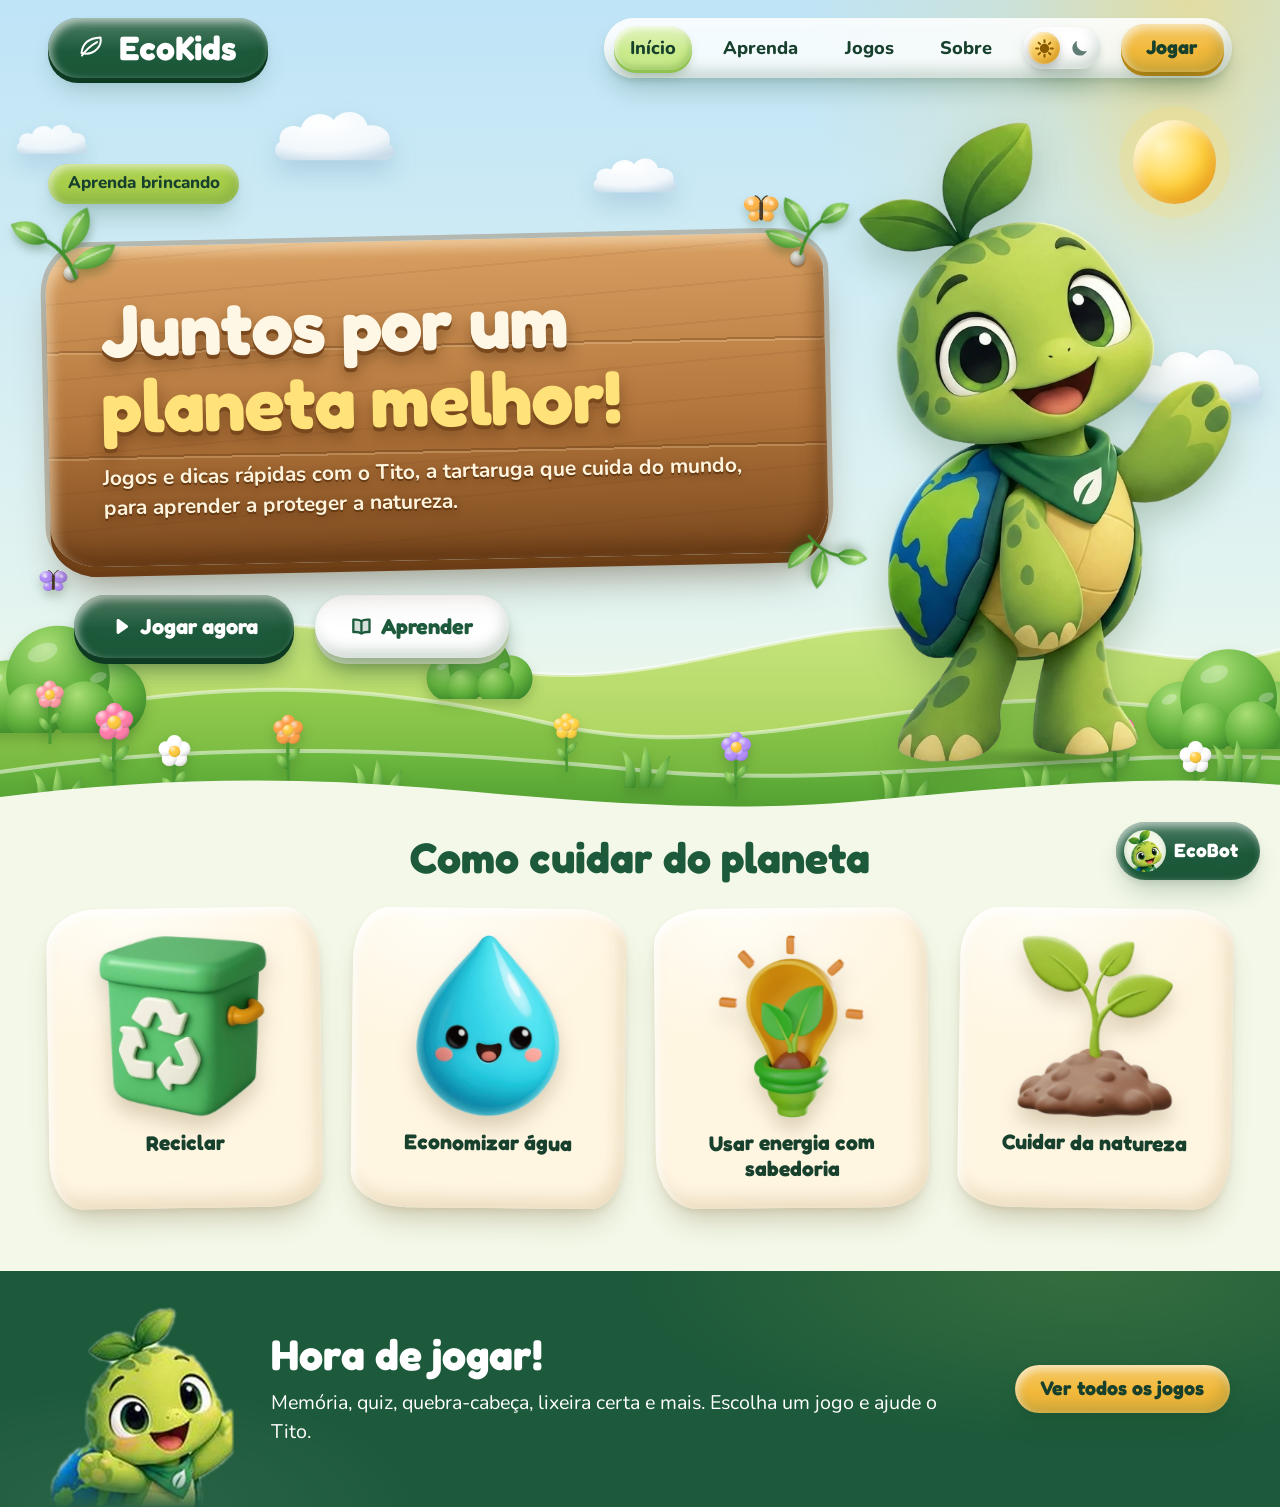
==== commit 6ff0e301: "Refinamento visual: inicio, miniaulas do Aprenda, tela final, Sobre e novas imagens do Tito - Cabeça" ====
--- a/index.html
+++ b/index.html
@@ -9,7 +9,7 @@
   <link rel="preconnect" href="https://fonts.googleapis.com">
   <link rel="preconnect" href="https://fonts.gstatic.com" crossorigin>
   <link rel="stylesheet" href="https://fonts.googleapis.com/css2?family=Fredoka:wght@500;600;700&family=Nunito:wght@400;600;700;800&display=swap">
-  <link rel="stylesheet" href="css/style.css?v=23">
+  <link rel="stylesheet" href="css/style.css?v=25">
   <script>document.documentElement.classList.add("js");try{var t=localStorage.getItem("ecokids-tema");if(t==="escuro"||(!t&&matchMedia("(prefers-color-scheme: dark)").matches))document.documentElement.dataset.tema="escuro"}catch(e){}</script>
 </head>
 <body>
@@ -53,6 +53,23 @@
         <symbol id="tufo" viewBox="0 0 60 42">
           <g fill="url(#g-folha)"><path d="M10 42C12 27 13 16 6 4c14 9 17 23 15 38Z"/><path d="M24 42c1-19 4-30 6-42 7 13 8 28 5 42Z"/><path d="M37 42c2-13 8-24 18-32-2 14-6 24-8 32Z"/></g>
         </symbol>
+        <!-- ramo com três folhas (enfeita os cantos da placa da página inicial) -->
+        <symbol id="ramo" viewBox="0 0 120 92">
+          <path d="M62 88C60 68 52 50 38 38" fill="none" stroke="#3f8f2c" stroke-width="4.5" stroke-linecap="round"/>
+          <path d="M40 40C20 44 5 33 2 10c22-4 38 8 38 30Z" fill="url(#g-folha)"/>
+          <path d="M54 58C53 34 68 16 94 11c3 25-12 42-40 47Z" fill="url(#g-folha)"/>
+          <path d="M60 76c11-16 31-22 56-15-9 20-31 27-56 15Z" fill="url(#g-folha)"/>
+          <g fill="none" stroke="#fff" stroke-width="2.4" stroke-linecap="round" opacity=".45"><path d="M36 36C26 28 16 22 8 16"/><path d="M58 52c8-12 18-24 30-34"/><path d="M66 72c14-4 28-7 42-8"/></g>
+          <g fill="#fff" opacity=".35"><ellipse cx="18" cy="20" rx="6" ry="3" transform="rotate(30 18 20)"/><ellipse cx="78" cy="24" rx="7" ry="3" transform="rotate(-40 78 24)"/></g>
+        </symbol>
+        <!-- borboleta de massinha: a cor das asas vem do CSS (color) -->
+        <symbol id="borboleta" viewBox="0 0 64 52">
+          <g fill="currentColor"><ellipse cx="18" cy="17" rx="15" ry="13"/><ellipse cx="46" cy="17" rx="15" ry="13"/><ellipse cx="21" cy="37" rx="10" ry="9"/><ellipse cx="43" cy="37" rx="10" ry="9"/></g>
+          <g fill="url(#g-volume)"><ellipse cx="18" cy="17" rx="15" ry="13"/><ellipse cx="46" cy="17" rx="15" ry="13"/><ellipse cx="21" cy="37" rx="10" ry="9"/><ellipse cx="43" cy="37" rx="10" ry="9"/></g>
+          <g fill="#fff" opacity=".55"><circle cx="15" cy="15" r="4"/><circle cx="49" cy="15" r="4"/></g>
+          <rect x="29" y="12" width="6" height="32" rx="3" fill="#4a3a2a"/>
+          <path d="M31 12c-2-5-5-8-9-9M33 12c2-5 5-8 9-9" fill="none" stroke="#4a3a2a" stroke-width="2" stroke-linecap="round"/>
+        </symbol>
         <symbol id="nuvem" viewBox="0 0 200 92">
           <path d="M30 88C9 88 3 68 17 59c-4-19 16-30 33-22 6-21 35-29 51-12 12-19 47-17 53 9 21-4 40 11 34 29 13 8 7 25-10 25Z" fill="url(#g-nuvem)"/>
           <path d="M56 40c4-12 19-19 33-12" fill="none" stroke="#fff" stroke-width="5" stroke-linecap="round" opacity=".7"/>
@@ -90,19 +107,27 @@
         <svg class="planta tufo t2"><use href="#tufo"/></svg>
         <svg class="planta tufo t3"><use href="#tufo"/></svg>
         <svg class="planta tufo t4"><use href="#tufo"/></svg>
+        <svg class="planta flor f7"><use href="#flor"/></svg>
+        <svg class="planta flor f8"><use href="#flor"/></svg>
+        <svg class="planta tufo t5"><use href="#tufo"/></svg>
+        <svg class="planta tufo t6"><use href="#tufo"/></svg>
+        <svg class="borboleta b1" viewBox="0 0 64 52"><use href="#borboleta"/></svg>
+        <svg class="borboleta b2" viewBox="0 0 64 52"><use href="#borboleta"/></svg>
       </div>
 
       <div class="hero-copy">
         <span class="clay-tag lime">Aprenda brincando</span>
-        <!-- Placa de madeira (de massinha) com o título -->
-        <div class="placa">
-          <span class="placa-folhas" aria-hidden="true"><svg viewBox="0 0 60 42"><use href="#tufo"/></svg></span>
+        <!-- Placa de madeira (de massinha) com o título e a apresentação; ramos de folhas nos cantos -->
+        <div class="placa placa-hero">
+          <span class="placa-ramo ramo-1" aria-hidden="true"><svg viewBox="0 0 120 92"><use href="#ramo"/></svg></span>
+          <span class="placa-ramo ramo-2" aria-hidden="true"><svg viewBox="0 0 120 92"><use href="#ramo"/></svg></span>
+          <span class="placa-ramo ramo-3" aria-hidden="true"><svg viewBox="0 0 120 92"><use href="#ramo"/></svg></span>
           <h1>Juntos por um <span>planeta melhor!</span></h1>
+          <p>Jogos e dicas rápidas com o Tito, a tartaruga que cuida do mundo, para aprender a proteger a natureza.</p>
         </div>
-        <p>Jogos e dicas rápidas com o Tito, a tartaruga que cuida do mundo, para aprender a proteger a natureza.</p>
         <div class="hero-actions">
-          <a class="clay-button dark" href="jogos.html">Jogar agora</a>
-          <a class="clay-button light" href="aprenda.html">Aprender</a>
+          <a class="clay-button dark" href="jogos.html"><svg class="icon" viewBox="0 0 24 24" aria-hidden="true"><path fill="currentColor" d="M8 5.6c0-1.2 1.3-1.9 2.3-1.3l9 6.4c.9.6.9 1.9 0 2.6l-9 6.4c-1 .6-2.3-.1-2.3-1.3Z"/></svg>Jogar agora</a>
+          <a class="clay-button light" href="aprenda.html"><svg class="icon" viewBox="0 0 24 24" fill="none" stroke="currentColor" stroke-width="2.4" stroke-linejoin="round" aria-hidden="true"><path d="M12 6.5C10 5 7 4.6 3.5 5v13c3.5-.4 6.5 0 8.5 1.5 2-1.5 5-1.9 8.5-1.5V5C17 4.6 14 5 12 6.5Z" fill="currentColor" fill-opacity=".18"/><path d="M12 6.5v13"/></svg>Aprender</a>
         </div>
       </div>
       <div class="hero-mascot-wrap">
@@ -166,7 +191,7 @@
       <div></div>
     </div>
   </main>
-  <script src="js/script.js?v=21"></script>
+  <script src="js/script.js?v=23"></script>
   <script src="js/tito.js?v=21"></script>
 </body>
 </html>
--- a/css/style.css
+++ b/css/style.css
@@ -274,20 +274,25 @@
   gap: 16px;
 }
 
+/* A logo tem a mesma altura da barra de links (--logo-h) */
 .logo-pill {
+  --logo-h: 60px;
+  flex: 0 0 auto;
   display: inline-flex;
   align-items: center;
-  gap: 10px;
-  padding: .45em .85em;
+  gap: 12px;
+  min-height: var(--logo-h);
+  padding: 0 .95em 0 .8em;
   border-radius: 999px;
   color: var(--white);
   background: var(--dark) linear-gradient(180deg, rgba(255,255,255,.22), rgba(255,255,255,0) 55%);
-  box-shadow: var(--clay-shadow);
-  font: 700 clamp(1.4rem, 1.1rem + 1vw, 1.85rem)/1 var(--font-title);
+  box-shadow: var(--clay-shadow), 0 5px 0 #0e3a23;
+  font: 700 clamp(1.6rem, 1.15rem + 1.2vw, 2.2rem)/1 var(--font-title);
   transition: transform .22s cubic-bezier(.3,1.5,.5,1);
 }
+:root[data-tema="escuro"] .logo-pill { box-shadow: var(--clay-shadow), 0 5px 0 #0d3a26; }
 .logo-pill:hover { transform: rotate(-2deg) scale(1.03); }
-.logo-pill .icon { width: .9em; height: .9em; }
+.logo-pill .icon { width: .95em; height: .95em; }
 
 .nav-links { display: flex; align-items: center; gap: clamp(4px, 1.2vw, 14px); }
 .nav-links > a:not(.clay-button) {
@@ -391,6 +396,7 @@
   .js .nav-links > a:not(.clay-button) { padding: 14px 18px; border-radius: 18px; font-size: 1.2rem; }
   .js .nav-links .theme-toggle { align-self: flex-start; margin: 6px 0 4px 10px; }
   .js .nav-links .clay-button { margin: 0; min-height: 52px; }
+  .logo-pill { --logo-h: 52px; font-size: clamp(1.45rem, 1.1rem + 1.4vw, 1.8rem); }
   /* sem JavaScript: os links quebram em linhas em vez de sumir */
   html:not(.js) .site-header { height: auto; padding-block: 12px; flex-wrap: wrap; }
   html:not(.js) .nav-links { flex-wrap: wrap; }
@@ -478,12 +484,12 @@
 /* Todas as expressões ficam numa "moldura" com a mesma proporção (12 x 13). Assim o Tito
    não muda de tamanho nem "pula" quando o rosto troca. --tito-h = altura do Tito. */
 .mascot[class*="rosto-"]:not(.ecobot-avatar) { height: var(--tito-h, 190px); width: calc(var(--tito-h, 190px) * .923); }
-.rosto-feliz { background-image: url("../imagens/tito/feliz.png"); background-image: image-set(url("../imagens/tito/feliz.webp") type("image/webp"), url("../imagens/tito/feliz.png") type("image/png")); }
-.rosto-animado { background-image: url("../imagens/tito/animado.png"); background-image: image-set(url("../imagens/tito/animado.webp") type("image/webp"), url("../imagens/tito/animado.png") type("image/png")); }
+.rosto-feliz { background-image: url("../imagens/tito/feliz.png?v=2"); background-image: image-set(url("../imagens/tito/feliz.webp?v=2") type("image/webp"), url("../imagens/tito/feliz.png?v=2") type("image/png")); }
+.rosto-animado { background-image: url("../imagens/tito/animado.png?v=2"); background-image: image-set(url("../imagens/tito/animado.webp?v=2") type("image/webp"), url("../imagens/tito/animado.png?v=2") type("image/png")); }
 .rosto-curioso { background-image: url("../imagens/tito/curioso.png"); background-image: image-set(url("../imagens/tito/curioso.webp") type("image/webp"), url("../imagens/tito/curioso.png") type("image/png")); }
-.rosto-pensativo { background-image: url("../imagens/tito/pensativo.png"); background-image: image-set(url("../imagens/tito/pensativo.webp") type("image/webp"), url("../imagens/tito/pensativo.png") type("image/png")); }
+.rosto-pensativo { background-image: url("../imagens/tito/pensativo.png?v=2"); background-image: image-set(url("../imagens/tito/pensativo.webp?v=2") type("image/webp"), url("../imagens/tito/pensativo.png?v=2") type("image/png")); }
 .rosto-surpreso { background-image: url("../imagens/tito/surpreso.png"); background-image: image-set(url("../imagens/tito/surpreso.webp") type("image/webp"), url("../imagens/tito/surpreso.png") type("image/png")); }
-.rosto-triste { background-image: url("../imagens/tito/triste.png"); background-image: image-set(url("../imagens/tito/triste.webp") type("image/webp"), url("../imagens/tito/triste.png") type("image/png")); }
+.rosto-triste { background-image: url("../imagens/tito/triste.png?v=2"); background-image: image-set(url("../imagens/tito/triste.webp?v=2") type("image/webp"), url("../imagens/tito/triste.png?v=2") type("image/png")); }
 .rosto-chateado { background-image: url("../imagens/tito/chateado.png"); background-image: image-set(url("../imagens/tito/chateado.webp") type("image/webp"), url("../imagens/tito/chateado.png") type("image/png")); }
 .rosto-com-medo { background-image: url("../imagens/tito/com-medo.png"); background-image: image-set(url("../imagens/tito/com-medo.webp") type("image/webp"), url("../imagens/tito/com-medo.png") type("image/png")); }
 .rosto-bravo { background-image: url("../imagens/tito/bravo.png"); background-image: image-set(url("../imagens/tito/bravo.webp") type("image/webp"), url("../imagens/tito/bravo.png") type("image/png")); }
@@ -493,9 +499,7 @@
 .rosto-confiante { background-image: url("../imagens/tito/confiante.png"); background-image: image-set(url("../imagens/tito/confiante.webp") type("image/webp"), url("../imagens/tito/confiante.png") type("image/png")); }
 .rosto-cansado { background-image: url("../imagens/tito/cansado.png"); background-image: image-set(url("../imagens/tito/cansado.webp") type("image/webp"), url("../imagens/tito/cansado.png") type("image/png")); }
 .rosto-empolgado { background-image: url("../imagens/tito/empolgado.png"); background-image: image-set(url("../imagens/tito/empolgado.webp") type("image/webp"), url("../imagens/tito/empolgado.png") type("image/png")); }
-
-/* Tito de corpo inteiro (Sobre) */
-.mascot-body { background-image: url("../imagens/mascote-hero-anexo.png"); background-image: image-set(url("../imagens/mascote-hero-anexo.webp") type("image/webp"), url("../imagens/mascote-hero-anexo.png") type("image/png")); height: var(--tito-h, 440px); width: calc(var(--tito-h, 440px) * .582); }
+.rosto-comemorando { background-image: url("../imagens/tito/comemorando.png?v=2"); background-image: image-set(url("../imagens/tito/comemorando.webp?v=2") type("image/webp"), url("../imagens/tito/comemorando.png?v=2") type("image/png")); }
 
 /* Interatividade (js/tito.js): o Tito inclina um pouquinho na direção do mouse e "respira".
    --tito-x e --tito-y vão de -1 a 1. */
@@ -560,8 +564,9 @@
   margin: 0 auto;
   padding-bottom: clamp(30px, 6vh, 64px);
   display: grid;
-  grid-template-columns: minmax(0, 1.05fr) minmax(0, .95fr);
-  gap: clamp(16px, 3vw, 48px);
+  /* a placa ocupa a maior parte da largura; o Tito fica ao lado, sem encostar nela */
+  grid-template-columns: minmax(0, 1.5fr) minmax(0, .72fr);
+  gap: clamp(16px, 2.6vw, 40px);
   align-items: center;
 }
 
@@ -629,16 +634,22 @@
 .t2 { left: 27%; bottom: calc(var(--hc) * .05); }
 .t3 { right: 27%; bottom: calc(var(--hc) * .02); }
 .t4 { right: 1%; bottom: calc(var(--hc) * .12); }
+.f7 { color: #ffd23f; left: 43%; bottom: calc(var(--hc) * .16); --s: clamp(26px, 2.6vw, 42px); --t: 5.2s; }
+.f8 { color: #ff9aa2; left: 2.5%; bottom: calc(var(--hc) * .26); --s: clamp(26px, 2.8vw, 46px); --t: 4.8s; }
+.t5 { left: 48%; bottom: calc(var(--hc) * .1); }
+.t6 { right: 16%; bottom: calc(var(--hc) * .04); }
+/* borboletas de massinha voando devagar (só enfeite) */
+.borboleta {
+  position: absolute; width: clamp(30px, 3vw, 48px); height: auto; aspect-ratio: 64 / 52;
+  filter: drop-shadow(0 6px 5px rgba(30,70,20,.22));
+  animation: borboleta-voa var(--t, 9s) ease-in-out infinite alternate, borboleta-bate .35s ease-in-out infinite alternate;
+}
+.b1 { color: #ffb347; top: calc(var(--header-h) + 12%); left: 58%; --t: 8s; }
+.b2 { color: #b38cff; top: calc(var(--header-h) + 58%); left: 3%; --t: 10s; width: clamp(26px, 2.4vw, 38px); }
+:root[data-tema="escuro"] .borboleta { display: none; }   /* à noite as borboletas dormem (aparecem os vaga-lumes) */
 
 /* ----- Texto do destaque ----- */
 .hero-copy { position: relative; z-index: 2; padding-bottom: clamp(16px, 4vh, 48px); }
-.hero-copy > p {
-  max-width: 34em;
-  font-size: clamp(1.05rem, .95rem + .5vw, 1.4rem);
-  line-height: 1.5;
-  color: var(--text-soft);
-  font-weight: 600;
-}
 /* Placa de madeira (de massinha) com o título */
 .placa {
   position: relative;
@@ -676,8 +687,57 @@
 }
 .placa h1 span { color: #ffe27a; }
 
+/* Placa grande da página inicial: o título é o destaque e a apresentação fica dentro da placa */
+.placa-hero {
+  width: 100%;
+  max-width: 780px;
+  margin-top: clamp(26px, 4vh, 40px);
+  margin-bottom: 0;
+  padding: clamp(30px, 3.6vw, 52px) clamp(28px, 4.2vw, 64px) clamp(28px, 3.4vw, 46px);
+  border-radius: 40px 50px 38px 48px / 46px 38px 50px 40px;
+  transform: rotate(-1.2deg);
+  /* tábuas: duas emendas na horizontal + veios da madeira */
+  background:
+    linear-gradient(180deg, transparent calc(33% - 2px), rgba(80,42,10,.28) calc(33% - 2px) 33%, rgba(255,225,180,.25) 33% calc(33% + 2px), transparent calc(33% + 2px)),
+    linear-gradient(180deg, transparent calc(66% - 2px), rgba(80,42,10,.28) calc(66% - 2px) 66%, rgba(255,225,180,.25) 66% calc(66% + 2px), transparent calc(66% + 2px)),
+    repeating-linear-gradient(176deg, transparent 0 18px, rgba(90,50,15,.08) 18px 20px, transparent 20px 38px),
+    linear-gradient(180deg, var(--madeira-luz), var(--madeira) 55%, var(--madeira-escura));
+  box-shadow:
+    inset 5px 8px 12px rgba(255,232,195,.6),
+    inset -8px -12px 20px rgba(70,35,8,.45),
+    0 0 0 5px rgba(120,70,25,.3),
+    0 10px 0 #6b3d16,
+    0 30px 40px -14px rgba(70,40,10,.5);
+}
+:root[data-tema="escuro"] .placa-hero { box-shadow: inset 5px 8px 12px rgba(255,232,195,.35), inset -8px -12px 20px rgba(40,20,4,.5), 0 0 0 5px rgba(60,35,12,.4), 0 10px 0 #4a2a0e, 0 30px 40px -14px rgba(0,0,0,.6); }
+.placa-hero::before, .placa-hero::after { top: 18px; width: 15px; height: 15px; }
+.placa-hero::before { left: 18px; }
+.placa-hero::after { right: 18px; }
+.placa-hero h1 {
+  font-size: clamp(2.5rem, 1.2rem + 4.3vw, 5.1rem);
+  line-height: 1.02;
+  text-shadow: 0 4px 0 var(--madeira-escura), 0 9px 16px rgba(60,30,5,.4);
+}
+.placa-hero p {
+  max-width: 32em;
+  margin-top: clamp(14px, 2vh, 22px);
+  color: #fff4dd;
+  font-size: clamp(1.05rem, .95rem + .45vw, 1.38rem);
+  font-weight: 700;
+  line-height: 1.45;
+  text-shadow: 0 2px 0 rgba(90,48,12,.75), 0 3px 8px rgba(60,30,5,.35);
+}
+/* ramos de folhas de massinha nos cantos da placa */
+.placa-ramo { position: absolute; z-index: 2; width: clamp(64px, 8vw, 118px); pointer-events: none; filter: drop-shadow(0 6px 5px rgba(30,70,20,.3)); }
+.placa-ramo svg { display: block; width: 100%; height: auto; aspect-ratio: 120 / 92; }
+.ramo-1 { top: clamp(-44px, -3.6vw, -30px); left: clamp(-30px, -2.4vw, -18px); transform: rotate(-12deg); }
+.ramo-2 { top: clamp(-40px, -3.2vw, -26px); right: clamp(-26px, -2vw, -14px); transform: scaleX(-1) rotate(-8deg); width: clamp(54px, 6.6vw, 98px); }
+.ramo-3 { bottom: clamp(-36px, -2.8vw, -22px); right: clamp(-34px, -2.6vw, -20px); transform: rotate(150deg); width: clamp(52px, 6vw, 90px); }
+:root[data-tema="escuro"] .placa-ramo { filter: drop-shadow(0 6px 5px rgba(0,0,0,.35)) brightness(.9); }
+
 /* Botões 3D (com "base" embaixo, como uma tecla) */
-.hero-actions { display: flex; flex-wrap: wrap; gap: clamp(12px, 1.6vw, 22px); margin-top: clamp(20px, 3.5vh, 34px); }
+.hero-actions { display: flex; flex-wrap: wrap; gap: clamp(12px, 1.6vw, 22px); margin-top: clamp(26px, 4vh, 38px); padding-left: clamp(8px, 2vw, 32px); }
+.hero-actions .icon { width: 1.05em; height: 1.05em; }
 .hero-actions .clay-button { min-height: clamp(54px, 7vh, 66px); padding-inline: clamp(26px, 2.8vw, 38px); font-size: clamp(1.1rem, 1rem + .45vw, 1.45rem); }
 .hero-actions .clay-button.dark { --base: #0e3a23; }
 .hero-actions .clay-button.light { --base: #c7d6b1; }
@@ -782,9 +842,10 @@
 @media (max-width: 760px) {
   .hero { grid-template-columns: 1fr; min-height: 0; padding-top: 12px; padding-bottom: clamp(24px, 6vw, 40px); text-align: center; }
   .hero-copy { padding-bottom: 0; }
-  .hero-copy > p { margin-inline: auto; }
   .placa { margin-inline: auto; }
-  .hero-actions { justify-content: center; }
+  .placa-hero p { margin-inline: auto; }
+  .hero-actions { justify-content: center; padding-left: 0; }
+  .f7, .f8, .t5, .t6, .b1 { display: none; }
   .mascot-hero { height: clamp(240px, 64vw, 380px); }
   .home-page { --hc: clamp(110px, 18%, 200px); }
   .f3, .f4, .t2, .t3, .n2, .n4, .sol-cena { display: none; }
@@ -800,6 +861,8 @@
   .care-grid { gap: 12px; }
   .care-card { padding-inline: 10px; }
   .placa h1 { font-size: 1.9rem; }
+  .placa-hero h1 { font-size: 2.2rem; }
+  .placa-hero { padding-inline: 22px; }
 }
 
 /* ============ 9) CENÁRIO E TÍTULO DAS PÁGINAS INTERNAS ============ */
@@ -986,10 +1049,14 @@
   .learn-card .card-arte { width: 130px; }
 }
 
-/* Janela (modal) */
+/* Janela (modal): cada tema vira uma "miniaula" (o conteúdo é montado pelo JavaScript, bloco 2).
+   As cores acompanham o cartão aberto: --tema (cor principal), --tema-tinta (títulos) e --tema-claro (fundos). */
 .modal-backdrop {
   position: fixed; z-index: 60; inset: 0;
   display: grid; place-items: center;
+  /* a coluna tem no máximo 860px e nunca passa da tela (sem isso a janela vazava no celular) */
+  grid-template-columns: minmax(0, 860px);
+  justify-content: center;
   padding: clamp(12px, 3vw, 30px);
   background: rgba(23,64,45,.6);
   backdrop-filter: blur(3px);
@@ -997,17 +1064,45 @@
 }
 :root[data-tema="escuro"] .modal-backdrop { background: rgba(3,15,25,.72); }
 .learn-modal {
-  width: 720px; max-width: 100%;
+  --tema: var(--learn-natureza);
+  --tema-tinta: var(--heading);
+  --tema-sobre: var(--white);                                         /* texto em cima da cor do tema */
+  --tema-claro: color-mix(in srgb, var(--tema) 12%, var(--surface));   /* fundos suaves */
+  --tema-linha: color-mix(in srgb, var(--tema) 32%, transparent);      /* divisórias */
+  width: 100%;
   max-height: calc(100dvh - 2 * clamp(12px, 3vw, 30px));
   display: flex; flex-direction: column;
-  padding: clamp(18px, 3vw, 30px) clamp(14px, 3vw, 32px) clamp(16px, 2.5vw, 28px) clamp(20px, 4vw, 48px);
+  padding: clamp(14px, 2.4vw, 24px) clamp(12px, 2.4vw, 26px) clamp(14px, 2.2vw, 24px) clamp(14px, 2.8vw, 30px);
   border-radius: var(--radius-lg);
   background: var(--surface);
   animation: modal-entra .35s cubic-bezier(.3,1.4,.5,1);
 }
-.modal-title { display: grid; grid-template-columns: auto 1fr auto; align-items: center; gap: 12px; padding-right: 8px; }
-.modal-title .mascot { --tito-h: clamp(70px, 10vh, 100px); }
-.modal-title h2 { color: var(--heading); font: 700 clamp(1.9rem, 1.5rem + 1.4vw, 2.75rem)/1 var(--font-title); }
+.learn-modal[data-assunto="lixeira"] { --tema: var(--learn-lixeira); --tema-tinta: #b0281e; }
+.learn-modal[data-assunto="agua"] { --tema: var(--learn-agua); --tema-tinta: #1b5f93; }
+.learn-modal[data-assunto="energia"] { --tema: var(--learn-energia); --tema-tinta: #8a5a00; --tema-sobre: var(--ink-fixed); }
+.learn-modal[data-assunto="natureza"] { --tema: var(--learn-natureza); --tema-tinta: #2f6b1e; }
+:root[data-tema="escuro"] .learn-modal { --tema-tinta: color-mix(in srgb, var(--tema) 40%, #fff); --tema-claro: color-mix(in srgb, var(--tema) 16%, var(--surface)); }
+
+/* Cabeçalho: símbolo 3D do tema + "Miniaula do Tito" + título */
+.modal-title {
+  display: grid; grid-template-columns: auto 1fr auto; align-items: center; gap: clamp(10px, 1.6vw, 16px);
+  margin-right: 6px;
+  padding: 8px 10px 8px 8px;
+  border-radius: 30px;
+  background: var(--tema-claro);
+  box-shadow: inset 3px 4px 8px rgba(255,255,255,.55), inset -4px -6px 12px color-mix(in srgb, var(--tema) 18%, transparent);
+}
+:root[data-tema="escuro"] .modal-title { box-shadow: inset 3px 4px 8px rgba(255,255,255,.08), inset -4px -6px 12px rgba(0,0,0,.25); }
+.modal-simbolo {
+  width: clamp(64px, 9vh, 88px); aspect-ratio: 1; border-radius: 50%;
+  display: grid; place-items: center;
+  background: radial-gradient(circle at 34% 26%, #fff 0, color-mix(in srgb, var(--tema) 10%, #fff) 50%, color-mix(in srgb, var(--tema) 30%, #fff) 100%);
+  box-shadow: inset 3px 4px 8px rgba(255,255,255,.9), inset -5px -8px 12px color-mix(in srgb, var(--tema) 28%, transparent), 0 10px 16px -6px rgba(20,60,30,.35);
+}
+.modal-simbolo picture { display: contents; }
+.modal-simbolo img { width: 86%; height: auto; filter: drop-shadow(0 5px 4px rgba(20,60,30,.25)); animation: simbolo-chega .6s cubic-bezier(.3,1.6,.5,1) .1s backwards; }
+.modal-kicker { display: block; margin-bottom: 2px; color: var(--tema-tinta); font: 800 clamp(.78rem, .74rem + .15vw, .88rem)/1.2 var(--font-body); letter-spacing: .09em; text-transform: uppercase; }
+.modal-title h2 { color: var(--heading); font: 700 clamp(1.8rem, 1.4rem + 1.4vw, 2.6rem)/1 var(--font-title); }
 .modal-close {
   width: 52px; height: 52px; border-radius: 50%;
   color: var(--ink-fixed); background: var(--yellow); box-shadow: var(--clay-shadow);
@@ -1016,48 +1111,149 @@
 }
 .modal-close:hover { transform: rotate(90deg) scale(1.05); }
 .modal-scroll { position: relative; flex: 1 1 auto; min-height: 0; display: flex; margin-top: 14px; }
-.modal-body { flex: 1 1 auto; overflow-y: auto; padding-right: 16px; scrollbar-color: var(--leaf) var(--soft); }
+.modal-body { flex: 1 1 auto; overflow-y: auto; padding: 4px 16px 6px 4px; scrollbar-color: var(--tema) var(--tema-claro); }
 .modal-body::-webkit-scrollbar { width: 14px; }
-.modal-body::-webkit-scrollbar-track { border-radius: 999px; background: var(--soft); }
-.modal-body::-webkit-scrollbar-thumb { border-radius: 999px; background: var(--leaf); border: 3px solid var(--soft); }
+.modal-body::-webkit-scrollbar-track { border-radius: 999px; background: var(--tema-claro); }
+.modal-body::-webkit-scrollbar-thumb { border-radius: 999px; background: var(--tema); border: 3px solid var(--tema-claro); }
 .scroll-hint {
   position: absolute; left: 0; right: 30px; bottom: 0; padding: 38px 0 6px;
   display: flex; align-items: center; justify-content: center; gap: 8px; pointer-events: none;
-  color: var(--heading); font: 600 1.15rem/1 var(--font-title);
+  color: var(--tema-tinta); font: 600 1.15rem/1 var(--font-title);
   background: linear-gradient(180deg, transparent, var(--surface) 62%);
 }
 .scroll-hint .icon { width: 26px; height: 26px; animation: quica 1.1s ease-in-out infinite; }
 
-.video-slot { max-width: 470px; margin: 0 auto; border-radius: var(--radius-md); overflow: hidden; background: var(--cream); box-shadow: inset 0 0 0 3px #d4e3b6; }
+/* --- Miniaula --- */
+.aula { display: grid; gap: clamp(18px, 2.8vh, 26px); }
+.aula b { color: var(--heading); font-weight: 800; }
+.aula-intro b { color: var(--tema-tinta); }
+.aula-intro {
+  padding: clamp(14px, 2vw, 20px) clamp(16px, 2.4vw, 24px);
+  border-radius: 26px 32px 28px 30px / 30px 26px 32px 28px;
+  background: var(--tema-claro);
+  box-shadow: inset 3px 4px 8px rgba(255,255,255,.6), inset -4px -6px 12px color-mix(in srgb, var(--tema) 16%, transparent);
+  font-size: clamp(1.08rem, 1rem + .35vw, 1.3rem); font-weight: 700; line-height: 1.5;
+  animation: surgir .4s backwards;
+}
+:root[data-tema="escuro"] .aula-intro { box-shadow: inset 3px 4px 8px rgba(255,255,255,.07), inset -4px -6px 12px rgba(0,0,0,.25); }
+/* cada tópico: número de massinha + subtítulo; uma linha tracejada separa os tópicos */
+.aula-secao { padding-top: clamp(16px, 2.4vh, 22px); border-top: 3px dashed var(--tema-linha); animation: surgir .45s backwards; }
+.aula-secao:nth-child(3) { animation-delay: .08s; } .aula-secao:nth-child(4) { animation-delay: .16s; }
+.aula-secao h3 { display: flex; align-items: center; gap: 12px; margin-bottom: 12px; color: var(--heading); font: 700 clamp(1.3rem, 1.1rem + .7vw, 1.65rem)/1.15 var(--font-title); }
+.aula-num {
+  flex: 0 0 auto; width: 38px; height: 38px; border-radius: 50%;
+  display: grid; place-items: center;
+  color: var(--tema-sobre); background: var(--tema);
+  box-shadow: inset 2px 3px 5px rgba(255,255,255,.45), inset -3px -4px 6px rgba(0,0,0,.2), 0 3px 0 color-mix(in srgb, var(--tema), #000 30%), 0 8px 10px -4px rgba(0,0,0,.3);
+  font: 700 1.2rem/1 var(--font-title);
+}
+.aula-texto, .aula-fecho { margin-bottom: 12px; font-size: clamp(1rem, .95rem + .2vw, 1.12rem); font-weight: 700; color: var(--text-soft); }
+.aula-fecho { margin: 14px 0 0; padding: 10px 16px; border-radius: 18px; background: var(--tema-claro); color: var(--text); text-align: center; }
+
+/* bolinha de massinha atrás das ilustrações */
+.aula-ilustra {
+  flex: 0 0 auto; width: 64px; aspect-ratio: 1; border-radius: 50%;
+  display: grid; place-items: center;
+  background: radial-gradient(circle at 34% 26%, #fff 0, color-mix(in srgb, var(--tema) 8%, #fff) 50%, color-mix(in srgb, var(--tema) 24%, #fff) 100%);
+  box-shadow: inset 2px 3px 6px rgba(255,255,255,.9), inset -4px -6px 10px color-mix(in srgb, var(--tema) 22%, transparent), 0 8px 12px -5px rgba(20,60,30,.3);
+}
+:root[data-tema="escuro"] .aula-ilustra { background: radial-gradient(circle at 34% 26%, #f4f7ee 0, #dfe8d3 55%, #b9c9a8 100%); }
+.ilustra { display: block; width: 84%; height: auto; overflow: visible; }
+
+/* cartõezinhos internos (lixeiras e cartões com ilustração) */
+.aula-lixeiras { display: grid; grid-template-columns: repeat(auto-fit, minmax(128px, 1fr)); gap: 12px; }
+.aula-cartoes { display: grid; grid-template-columns: repeat(auto-fit, minmax(168px, 1fr)); gap: 12px; }
+.lixeira-card, .aula-cartao {
+  display: flex; flex-direction: column; align-items: center; gap: 4px;
+  padding: 12px 10px 14px;
+  border-radius: 24px 28px 22px 26px / 26px 22px 28px 24px;
+  text-align: center;
+  background: var(--tema-claro);
+  box-shadow: inset 3px 4px 8px rgba(255,255,255,.6), inset -4px -6px 10px color-mix(in srgb, var(--tema) 14%, transparent), 0 5px 0 var(--tema-linha);
+  transition: translate .25s cubic-bezier(.3,1.5,.5,1);
+}
+.lixeira-card {
+  background: color-mix(in srgb, var(--bin) 11%, var(--surface));
+  box-shadow: inset 3px 4px 8px rgba(255,255,255,.6), inset -4px -6px 10px color-mix(in srgb, var(--bin) 16%, transparent), 0 5px 0 color-mix(in srgb, var(--bin) 55%, transparent);
+}
+:root[data-tema="escuro"] .lixeira-card, :root[data-tema="escuro"] .aula-cartao { box-shadow: inset 3px 4px 8px rgba(255,255,255,.07), inset -4px -6px 10px rgba(0,0,0,.25), 0 5px 0 rgba(0,0,0,.3); }
+.lixeira-card:hover, .aula-cartao:hover { translate: 0 -3px; }
+.lixeira-card .ilustra { width: 72px; margin-bottom: 2px; filter: drop-shadow(0 4px 3px rgba(20,60,30,.2)); }
+.lixeira-card strong, .aula-cartao strong, .aula-linha strong { display: block; color: var(--text); font: 600 clamp(1.05rem, 1rem + .25vw, 1.2rem)/1.15 var(--font-title); }
+.lixeira-card b { color: var(--heading); }
+.lixeira-card small, .aula-cartao small, .aula-linha small { display: block; color: var(--text-soft); font-size: clamp(.92rem, .88rem + .15vw, 1.02rem); line-height: 1.35; }
+.aula-cartao .aula-ilustra { width: 80px; margin-bottom: 4px; }
+.lixeira-card .ilustra { width: 80px; }
+
+/* linhas com ilustração (ex.: desmatamento, rios limpos) */
+.aula-lista { display: grid; gap: 10px; }
+.aula-linha { display: grid; grid-template-columns: auto 1fr; align-items: center; gap: 14px; padding: 8px 14px 8px 8px; border-radius: 22px; background: var(--tema-claro); }
+.aula-linha small { margin-top: 3px; }
+
+/* dicas (✓) e atitudes que desperdiçam (✗) */
+.aula-dicas { display: grid; gap: 10px; margin: 0; padding: 0; list-style: none; }
+.aula-dicas li { position: relative; display: grid; grid-template-columns: auto 1fr; align-items: center; gap: 14px; padding: 7px 14px 7px 7px; border-radius: 22px; background: var(--surface-2); }
+.aula-dicas p { font-size: clamp(1rem, .95rem + .22vw, 1.14rem); font-weight: 600; line-height: 1.4; }
+.aula-marca {
+  position: absolute; left: 50px; top: 4px; width: 24px; height: 24px; border-radius: 50%;
+  background: #3fa047;
+  box-shadow: inset 1px 2px 3px rgba(255,255,255,.5), inset -2px -3px 4px rgba(0,0,0,.2), 0 3px 6px rgba(0,0,0,.25);
+}
+.aula-marca::before {   /* ✓ */
+  content: ""; position: absolute; left: 8px; top: 4.5px; width: 6px; height: 11px;
+  border: solid #fff; border-width: 0 3px 3px 0; border-radius: 1px; rotate: 42deg;
+}
+.aula-dicas li.sem-desenho .aula-marca, .aula-dicas.evite .aula-marca { position: relative; left: auto; top: auto; width: 38px; height: 38px; margin: 3px 0 3px 4px; }
+.aula-dicas li.sem-desenho .aula-marca::before { left: 13.5px; top: 8px; width: 9px; height: 17px; border-width: 0 4px 4px 0; }
+.aula-dicas.evite li { background: color-mix(in srgb, var(--bad-bg) 30%, var(--surface)); }
+.aula-dicas.evite .aula-marca { background: #d9483b; }
+.aula-dicas.evite .aula-marca::before, .aula-dicas.evite .aula-marca::after {   /* ✗ */
+  content: ""; position: absolute; left: 50%; top: 50%; width: 18px; height: 4px; border: 0; border-radius: 2px;
+  background: #fff; translate: -50% -50%; rotate: 45deg;
+}
+.aula-dicas.evite .aula-marca::after { rotate: -45deg; }
+
+/* "Você sabia?": o Tito curioso conta uma curiosidade */
+.aula-curiosidade {
+  display: grid; grid-template-columns: auto 1fr; align-items: center; gap: clamp(10px, 2vw, 18px);
+  padding: 10px clamp(16px, 2.4vw, 24px) 10px 10px;
+  border-radius: 30px 36px 32px 34px / 34px 30px 36px 32px;
+  background: radial-gradient(120% 120% at 20% 0%, #fff7cc, #ffe58a);
+  box-shadow: inset 3px 4px 8px rgba(255,255,255,.8), inset -4px -7px 12px rgba(190,130,0,.22), 0 6px 0 #e8c24f, 0 14px 20px -10px rgba(120,80,0,.4);
+  color: var(--ink-fixed);
+  animation: surgir .45s .24s backwards;
+}
+.aula-curiosidade .mascot { --tito-h: clamp(78px, 11vh, 104px); align-self: end; margin-bottom: -10px; }
+.aula-curiosidade strong { display: block; margin-bottom: 2px; color: #8a5a00; font: 700 clamp(1.25rem, 1.1rem + .5vw, 1.5rem)/1.1 var(--font-title); }
+.aula-curiosidade p { font-size: clamp(1rem, .95rem + .25vw, 1.15rem); font-weight: 600; line-height: 1.45; }
+.aula-curiosidade b { color: #7a4a00; }
+:root[data-tema="escuro"] .aula-curiosidade { box-shadow: inset 3px 4px 8px rgba(255,255,255,.6), inset -4px -7px 12px rgba(190,130,0,.25), 0 6px 0 #a88320, 0 14px 20px -10px rgba(0,0,0,.5); }
+
+/* Vídeo do Tito (embaixo da miniaula). Sem vídeo: uma faixa pequena "em breve" */
+.video-slot { margin-top: clamp(18px, 2.8vh, 26px); border-radius: var(--radius-md); overflow: hidden; background: var(--cream); box-shadow: inset 0 0 0 3px #d4e3b6; }
 :root[data-tema="escuro"] .video-slot { box-shadow: inset 0 0 0 3px #2f6b66; }
 .video-slot video { display: block; width: 100%; aspect-ratio: 16 / 9; background: #000; }
-.video-vazio { aspect-ratio: 16 / 9; display: flex; flex-direction: column; align-items: center; justify-content: center; gap: 4px; color: var(--heading); text-align: center; }
-.video-vazio strong { font: 600 clamp(1.2rem, 1rem + .6vw, 1.6rem)/1.1 var(--font-title); }
-.video-vazio small { font-size: 1rem; }
-.video-play { width: 64px; height: 64px; border-radius: 50%; display: grid; place-items: center; margin-bottom: 6px; color: var(--white); background: var(--leaf); box-shadow: var(--clay-shadow); }
-.video-play .icon { width: 30px; height: 30px; margin-left: 4px; }
-
-.bin-list { display: grid; gap: 14px; margin-top: 18px; }
-.bin-row { display: grid; grid-template-columns: 60px 1fr; align-items: center; gap: 16px; animation: surgir .4s backwards; }
-.bin-row:nth-child(2) { animation-delay: .05s; } .bin-row:nth-child(3) { animation-delay: .1s; }
-.bin-row:nth-child(4) { animation-delay: .15s; } .bin-row:nth-child(5) { animation-delay: .2s; }
-.bin-row:nth-child(n+6) { animation-delay: .25s; }
-.bin-color { width: 60px; height: 60px; border-radius: 18px; }
-.bin-color.blue { background: var(--bin-paper); }
-.bin-color.red { background: var(--bin-plastic); }
-.bin-color.green { background: var(--bin-glass); }
-.bin-color.yellow { background: var(--bin-metal); }
-.bin-color.brown { background: var(--bin-organic); }
-/* quadrado com símbolo de reciclagem (cores das lixeiras) */
-.bin-color.simbolo { display: grid; place-items: center; color: var(--white); }
-.bin-color.simbolo.yellow { color: var(--ink-fixed); }   /* branco no amarelo não aparecia */
-.bin-color.simbolo .icon { width: 38px; height: 38px; stroke-width: 2; filter: drop-shadow(0 2px 2px rgba(0,0,0,.25)); }
-/* quadrado com ícone ilustrado */
-.bin-color.icone { display: grid; place-items: center; background: radial-gradient(circle at 32% 24%, var(--bubble-hi), var(--bubble-mid) 55%, var(--bubble-lo)); }
-.bin-color.icone .ek-icon { width: 44px; height: 44px; filter: drop-shadow(0 3px 2px rgba(20,60,30,.25)); }
-.bin-row strong { display: block; font: 500 clamp(1.15rem, 1rem + .4vw, 1.45rem)/1.15 var(--font-title); }
-.bin-row strong b { color: var(--heading); font-weight: 700; }
-.bin-row small { display: block; margin-top: 4px; font-size: clamp(.95rem, .9rem + .2vw, 1.1rem); color: var(--text-soft); }
+.video-slot.vazio { width: fit-content; max-width: 100%; margin-inline: auto; border-radius: 999px; background: var(--tema-claro); box-shadow: inset 0 0 0 2px var(--tema-linha); }
+.video-vazio { display: flex; align-items: center; gap: 12px; padding: 8px 22px 8px 8px; color: var(--text); }
+.video-vazio strong { display: block; font: 600 1.1rem/1.1 var(--font-title); }
+.video-vazio small { display: block; font-size: .95rem; color: var(--text-soft); }
+.video-play { width: 44px; height: 44px; border-radius: 50%; display: grid; place-items: center; color: var(--tema-sobre); background: var(--tema); box-shadow: var(--clay-shadow); }
+.video-play .icon { width: 22px; height: 22px; margin-left: 3px; }
+
+@media (max-width: 560px) {
+  .modal-title { padding: 6px; gap: 10px; border-radius: 24px; }
+  .modal-close { width: 46px; height: 46px; }
+  .modal-body { padding-right: 10px; }
+  .aula-lixeiras { grid-template-columns: repeat(2, minmax(0, 1fr)); }
+  .aula-lixeiras .lixeira-card:last-child { grid-column: 1 / -1; }
+  .aula-cartoes { grid-template-columns: repeat(2, minmax(0, 1fr)); }
+  .aula-ilustra { width: 54px; }
+  .aula-marca { left: 40px; }
+  .aula-cartao .aula-ilustra { width: 68px; }
+  .lixeira-card .ilustra { width: 68px; }
+  .aula-curiosidade .mascot { --tito-h: 74px; }
+}
+@media (max-width: 360px) { .aula-cartoes { grid-template-columns: 1fr; } }
 
 /* ============ 11) CARTÕES DOS JOGOS ============ */
 /* Cada jogo tem a sua cor (variáveis --game-... na parte 2) e um desenho próprio (imagens/jogos/).
@@ -1407,89 +1603,149 @@
 @media (max-width: 640px) { .clue-list { columns: 1; } .clues-card .mascot { display: none; } }
 
 /* ============ 19) TELA FINAL ============ */
+/* O mesmo cenário das páginas internas (com-cenario). O Tito fica ao lado do painel de massinha;
+   as estrelas são o destaque do painel e aparecem uma de cada vez. */
+.completion-page {
+  --vazia-luz: #ffffff; --vazia-sombra: #d3e0bf; --vazia-base: #b3c59a;
+}
+:root[data-tema="escuro"] .completion-page { --vazia-luz: #6d958f; --vazia-sombra: #2f5f5a; --vazia-base: #1c4542; }
+.c-vazia-luz { stop-color: var(--vazia-luz); } .c-vazia-sombra { stop-color: var(--vazia-sombra); }
 .completion-content {
   position: relative; z-index: 3;
-  width: min(900px, calc(100% - 2 * var(--gutter)));
+  width: min(1120px, calc(100% - 2 * var(--gutter)));
+  min-height: calc(100dvh - var(--header-h) - clamp(36px, 7vh, 72px));
   margin: 0 auto;
+  display: grid;
+  grid-template-columns: clamp(170px, 24vw, 320px) minmax(0, 740px);
+  justify-content: center;
+  align-items: center;
+  gap: clamp(8px, 2vw, 32px);
+  padding-block: clamp(4px, 2vh, 24px) clamp(20px, 6vh, 64px);
+}
+.completion-tito { position: relative; align-self: end; display: flex; justify-content: center; margin-bottom: clamp(8px, 4vh, 40px); }
+.completion-tito .mascot { position: relative; z-index: 1; --tito-h: clamp(200px, 42vh, 380px); animation: tito-comemora 1s cubic-bezier(.3,1.6,.5,1) .2s backwards; }
+.completion-tito .tito-moita { z-index: 2; left: 50%; bottom: -14%; width: 112%; aspect-ratio: 200 / 120; translate: -50% 0; }
+/* pontuação máxima: Tito de corpo inteiro comemorando, em pé no chão (sem arbusto na frente) */
+.completion-tito.corpo-inteiro .tito-moita { display: none; }
+.completion-tito.corpo-inteiro .mascot { --tito-h: clamp(230px, 50vh, 440px); }
+.completion-tito.corpo-inteiro::after {
+  content: ""; position: absolute; z-index: 0; left: 50%; bottom: -6px; width: 46%; height: 22px;
+  translate: -50% 0; border-radius: 50%;
+  background: radial-gradient(closest-side, rgba(25,60,15,.35), transparent);
+}
+
+/* painel creme de massinha */
+.placar-final {
+  position: relative; z-index: 2;
   display: flex; flex-direction: column; align-items: center;
+  padding: clamp(20px, 3vw, 36px) clamp(16px, 3vw, 40px) clamp(22px, 3vw, 36px);
+  border-radius: 46px 54px 44px 52px / 52px 44px 54px 46px;
   text-align: center;
-}
-.completion-content .mascot { --tito-h: clamp(150px, 27vh, 260px); animation: tito-comemora 1s cubic-bezier(.3,1.6,.5,1) backwards; }
-.completion-content h1 { margin: 8px 0 6px; color: var(--heading); font: 700 clamp(2.4rem, 1.8rem + 2.4vw, 3.75rem)/1 var(--font-title); }
-.completion-content > p { max-width: 34em; font-size: clamp(1.1rem, 1rem + .6vw, 1.6rem); }
-.star-row { display: flex; gap: clamp(8px, 1.6vw, 16px); margin-top: clamp(16px, 3.5vh, 30px); }
-.star-badge { width: clamp(54px, 7vw, 86px); aspect-ratio: 1; border-radius: 50%; display: grid; place-items: center; color: var(--ink-fixed); background: var(--yellow); animation: estrela-pop .5s cubic-bezier(.3,1.7,.5,1) backwards; }
-.star-badge:nth-child(1) { animation-delay: .35s; } .star-badge:nth-child(2) { animation-delay: .5s; }
-.star-badge:nth-child(3) { animation-delay: .65s; } .star-badge:nth-child(4) { animation-delay: .8s; }
-.star-badge:nth-child(5) { animation-delay: .95s; }
-.star-badge .icon { width: 58%; height: 58%; }
-.star-badge.vazia { color: #b9c4a6; background: var(--soft); box-shadow: inset 3px 3px 8px rgba(20,70,40,.14); }
-:root[data-tema="escuro"] .star-badge.vazia { color: #6f9e98; }
-.completion-actions { display: flex; flex-wrap: wrap; justify-content: center; gap: 16px; margin-top: clamp(18px, 3.5vh, 30px); }
-.completion-actions .clay-button { min-height: 60px; padding-inline: 32px; }
+  color: var(--ink-fixed);
+  background: radial-gradient(120% 80% at 30% 0%, #fffdf6, var(--creme-card) 62%);
+  box-shadow: inset 5px 7px 12px rgba(255,255,255,.9), inset -7px -11px 20px rgba(150,105,40,.2), 0 8px 0 #e2cd9f, 0 30px 40px -16px rgba(60,50,20,.4);
+  animation: surgir .55s cubic-bezier(.2,.8,.3,1) backwards;
+}
+:root[data-tema="escuro"] .placar-final { box-shadow: inset 5px 7px 12px rgba(255,255,255,.6), inset -7px -11px 20px rgba(150,105,40,.22), 0 8px 0 #b8a272, 0 30px 40px -16px rgba(0,0,0,.55); }
+.completion-kicker {
+  display: inline-flex; padding: .4em 1.1em; border-radius: 999px;
+  color: var(--ink-fixed); background: #c9ea8a linear-gradient(180deg, rgba(255,255,255,.45), rgba(255,255,255,0) 60%);
+  box-shadow: inset 2px 3px 5px rgba(255,255,255,.7), inset -2px -4px 6px rgba(70,130,30,.3), 0 3px 0 #8fc24f;
+  font: 800 clamp(.9rem, .85rem + .2vw, 1.05rem)/1.1 var(--font-body);
+}
+.placar-final h1 {
+  margin: clamp(10px, 1.6vh, 16px) 0 6px;
+  color: #1d5a3b;
+  font: 700 clamp(2.2rem, 1.5rem + 2.6vw, 3.8rem)/1.02 var(--font-title);
+  text-shadow: 0 3px 0 #c9ea8a, 0 10px 16px rgba(20,70,40,.18);
+  text-wrap: balance;
+}
+#resultado-frase { color: #2e4f3d; font-size: clamp(1.1rem, 1rem + .5vw, 1.45rem); font-weight: 700; line-height: 1.35; }
+
+/* bandeja onde as estrelas ficam, em arco */
+.star-row {
+  display: flex; align-items: flex-end; justify-content: center;
+  gap: clamp(2px, 1vw, 12px);
+  width: min(100%, 640px);
+  margin-top: clamp(14px, 2.4vh, 24px);
+  padding: clamp(14px, 2.4vh, 24px) clamp(8px, 2vw, 24px) clamp(10px, 1.6vh, 16px);
+  border-radius: 44px 50px 42px 48px / 48px 42px 50px 44px;
+  background: radial-gradient(100% 120% at 50% 0%, #f8f3df, #efe5c4);
+  box-shadow: inset 4px 8px 14px rgba(150,105,40,.2), inset -3px -4px 8px rgba(255,255,255,.8);
+}
+.star-badge {
+  position: relative;
+  width: clamp(54px, 10vw, 112px); aspect-ratio: 1;
+  animation: estrela-entra .65s cubic-bezier(.3,1.7,.5,1) calc(.55s + var(--i, 0) * .3s) backwards;
+}
+.star-badge svg { display: block; width: 100%; height: auto; overflow: visible; filter: drop-shadow(0 8px 6px rgba(120,70,0,.28)); }
+.star-badge:nth-child(1) { transform: rotate(-14deg); margin-bottom: 0; }
+.star-badge:nth-child(2) { transform: rotate(-7deg); margin-bottom: clamp(8px, 1.6vw, 18px); }
+.star-badge:nth-child(3) { margin-bottom: clamp(12px, 2.2vw, 26px); }
+.star-badge:nth-child(4) { transform: rotate(7deg); margin-bottom: clamp(8px, 1.6vw, 18px); }
+.star-badge:nth-child(5) { transform: rotate(14deg); margin-bottom: 0; }
+.star-badge .estrela-base { fill: #cf7f06; stroke: #cf7f06; }
+.star-badge.vazia .estrela-base { fill: var(--vazia-base); stroke: var(--vazia-base); }
+.star-badge.vazia svg { filter: none; opacity: .9; }
+.star-badge.vazia { animation-name: estrela-vazia-entra; animation-timing-function: ease-out; }
+/* as estrelas conquistadas: um brilho quando chegam e depois ficam "flutuando" */
+.star-badge.cheia { animation: estrela-entra .65s cubic-bezier(.3,1.7,.5,1) calc(.55s + var(--i, 0) * .3s) backwards, estrela-flutua 2.4s ease-in-out calc(1.4s + var(--i, 0) * .3s) infinite alternate; }
+.star-badge.cheia::after {
+  content: ""; position: absolute; inset: -18%; z-index: -1; border-radius: 50%; pointer-events: none;
+  background: radial-gradient(circle, rgba(255,226,110,.9) 0, rgba(255,214,64,.45) 38%, rgba(255,214,64,0) 68%);
+  opacity: 0;
+  animation: estrela-brilha .9s ease-out calc(.75s + var(--i, 0) * .3s);
+}
+.estrelas-contagem {
+  margin-top: clamp(10px, 1.6vh, 14px);
+  color: #2e4f3d;
+  font: 600 clamp(1.15rem, 1rem + .5vw, 1.5rem)/1.1 var(--font-title);
+  animation: surgir .5s ease-out calc(.8s + var(--total, 0) * .3s) backwards;
+}
+.estrelas-contagem b { color: #c27c00; font-size: 1.6em; font-weight: 700; text-shadow: 0 2px 0 #ffe7a0; }
+.resultado-detalhe {
+  margin-top: 10px; padding: .5em 1.2em; border-radius: 999px;
+  color: #2e4f3d; background: #eef5e2;
+  box-shadow: inset 2px 3px 5px rgba(255,255,255,.8), inset -2px -3px 6px rgba(20,70,40,.1);
+  font-size: clamp(.98rem, .94rem + .2vw, 1.12rem); font-weight: 700;
+}
+.completion-actions { display: flex; flex-wrap: wrap; justify-content: center; gap: 16px; margin-top: clamp(18px, 3vh, 28px); }
+.completion-actions .clay-button { min-height: 60px; padding-inline: 30px; }
+.completion-actions .icon { width: 1.05em; height: 1.05em; }
+.completion-actions .clay-button.dark { --base: #0e3a23; }
+.completion-actions .clay-button.light { --base: #d9c79d; }
+.completion-actions .clay-button, .completion-actions .clay-button:hover { box-shadow: var(--clay-shadow), 0 6px 0 var(--base), 0 16px 22px -8px rgba(15,58,36,.4); }
+.completion-actions .clay-button.light { color: #1d5a3b; background-color: #ffffff; }
 /* confete de folhas e estrelinhas (criado pelo JavaScript) */
 .confete { position: absolute; inset: 0; z-index: 2; overflow: hidden; pointer-events: none; }
 .confete span { position: absolute; top: -20px; left: var(--x); width: var(--t); aspect-ratio: 1; border-radius: var(--r, 3px); background: var(--c); animation: confete-cai var(--d) cubic-bezier(.25,.6,.5,1) var(--atraso) forwards; }
-@media (max-width: 520px) { .completion-actions { flex-direction: column; align-items: stretch; } }
+@media (max-width: 760px) {
+  .completion-content { grid-template-columns: minmax(0, 1fr); min-height: 0; align-items: start; gap: 0; padding-top: 0; }
+  /* no celular o Tito "espia" por cima do painel */
+  .completion-tito { margin-bottom: -26px; }
+  .completion-tito .mascot { --tito-h: clamp(130px, 34vw, 190px); }
+  .completion-tito .tito-moita { display: none; }
+  .completion-tito.corpo-inteiro .mascot { --tito-h: clamp(150px, 42vw, 220px); }
+  .completion-tito.corpo-inteiro::after { display: none; }
+}
+@media (max-width: 520px) {
+  .completion-actions { flex-direction: column; align-items: stretch; width: 100%; }
+  .star-row { padding-inline: 4px; }
+}
 
 /* ============ 20) PÁGINA SOBRE ============ */
 .about-content { position: relative; z-index: 3; width: min(1240px, calc(100% - 2 * var(--gutter))); margin: 0 auto; }
 
-/* --- Apresentação do Tito: o Tito numa "ilha" de grama e o balão com a fala dele --- */
-.about-top {
-  min-height: clamp(360px, calc(100dvh - var(--header-h) - 90px), 580px);
-  display: grid;
-  grid-template-columns: minmax(0, .85fr) minmax(0, 1.15fr);
-  gap: clamp(20px, 3vw, 56px);
-  align-items: center;
-}
-.tito-ilha { position: relative; isolation: isolate; display: flex; justify-content: center; align-items: flex-end; padding-bottom: 30px; }
-.tito-ilha::before {   /* brilho de sol atrás do Tito */
-  content: ""; position: absolute; z-index: -2; left: 50%; top: 4%; width: min(110%, 520px); aspect-ratio: 1;
-  translate: -50% 0; border-radius: 50%;
-  background: radial-gradient(circle, rgba(255,255,255,.85) 0, rgba(255,240,190,.5) 42%, rgba(255,240,190,0) 68%);
-}
-:root[data-tema="escuro"] .tito-ilha::before { background: radial-gradient(circle, rgba(190,215,255,.22) 0, rgba(190,215,255,.08) 45%, rgba(190,215,255,0) 68%); }
-.tito-ilha::after {    /* ilha de grama de massinha */
-  content: ""; position: absolute; z-index: -1; left: 50%; bottom: 0; width: min(92%, 380px); height: 64px;
-  translate: -50% 0; border-radius: 50%;
-  background: radial-gradient(120% 110% at 40% 15%, var(--colina1-topo), var(--colina2-base) 70%, var(--colina3-base));
-  box-shadow: inset 0 7px 10px rgba(255,255,255,.45), inset 0 -10px 16px rgba(0,0,0,.2), 0 18px 26px -12px rgba(20,60,20,.45);
-}
-.tito-ilha .mascot-body { --tito-h: clamp(270px, calc(100dvh - var(--header-h) - 150px), 500px); position: relative; }
-.tito-ilha .flor { position: absolute; bottom: 30px; --s: clamp(30px, 3vw, 46px); }
-.tito-ilha .flor:nth-of-type(1) { left: 8%; color: #ff7aa8; }
-.tito-ilha .flor:nth-of-type(2) { right: 9%; color: #ffffff; --s: clamp(26px, 2.6vw, 40px); --t: 5.6s; }
-
-.tito-card {
-  position: relative;
-  padding: clamp(22px, 3vw, 38px) clamp(22px, 3.2vw, 44px);
-  border-radius: 40px 48px 42px 36px / 46px 36px 48px 40px;
-  color: var(--ink-fixed);
-  background: radial-gradient(120% 90% at 30% 0%, #fffdf6, var(--creme-card) 60%);
-  box-shadow: inset 4px 6px 10px rgba(255,255,255,.85), inset -6px -10px 18px rgba(150,105,40,.18), 0 22px 30px -12px rgba(60,50,20,.38);
-}
-.tito-card::before {   /* rabinho do balão, apontando para o Tito */
-  content: ""; position: absolute; z-index: -1; left: -16px; top: 46%;
-  width: 40px; height: 40px; border-radius: 9px; rotate: 45deg;
-  background: var(--creme-card);
-}
-.tito-card h1 {
-  margin-bottom: 12px;
-  color: #1d5a3b;
-  font: 700 clamp(2.2rem, 1.5rem + 2.6vw, 3.8rem)/1 var(--font-title);
-  text-shadow: 0 3px 0 #c9ea8a, 0 10px 16px rgba(20,70,40,.18);
-}
-.tito-card p { max-width: 34em; font-size: clamp(1.1rem, 1rem + .5vw, 1.45rem); line-height: 1.5; font-weight: 600; color: #2e4f3d; }
-
-/* --- História do EcoKids --- */
-.historia { margin-top: clamp(28px, 6vh, 64px); display: grid; justify-items: center; gap: clamp(16px, 2.6vh, 26px); }
+/* --- Sobre o EcoKids: a página começa pela placa de madeira com o título --- */
+.historia { margin-top: clamp(10px, 2.4vh, 28px); display: grid; justify-items: center; gap: clamp(18px, 3vh, 30px); }
+.historia .placa h1 { font-size: clamp(2.3rem, 1.5rem + 2.8vw, 3.9rem); }
 .placa h2 {   /* placa de madeira com o título da seção (mesma placa da página inicial) */
   color: #fff7e6;
   font: 700 clamp(1.8rem, 1.3rem + 1.8vw, 2.8rem)/1.06 var(--font-title);
   text-shadow: 0 3px 0 var(--madeira-escura), 0 7px 12px rgba(60,30,5,.35);
 }
-.historia .placa { margin: 18px 0 0; padding-inline: clamp(40px, 5vw, 60px); }
+.historia .placa { margin: clamp(22px, 3.4vh, 34px) 0 4px; padding: clamp(20px, 2.6vw, 30px) clamp(48px, 6vw, 84px) clamp(22px, 2.8vw, 32px); }
+.historia .placa-folhas { width: clamp(50px, 6vw, 84px); top: clamp(-38px, -3vw, -26px); }
 .project-text {
   max-width: 44em;
   padding: clamp(16px, 2.4vw, 26px) clamp(20px, 3vw, 36px);
@@ -1581,11 +1837,6 @@
   .goal-card strong { grid-area: titulo; align-self: start; margin: 0; }
 }
 @media (max-width: 760px) {
-  .about-top { grid-template-columns: 1fr; min-height: 0; padding-top: 8px; }
-  .tito-ilha .mascot-body { --tito-h: clamp(230px, 62vw, 340px); }
-  .tito-card { text-align: center; }
-  .tito-card p { margin-inline: auto; }
-  .tito-card::before { left: 50%; top: -14px; translate: -50% 0; }
   .makers-card { border-radius: 30px; }
   .makers-card p { flex-direction: column; }
   .makers-card p span::before { content: none; }
@@ -1626,7 +1877,7 @@
 
 /* ============ 22) ANIMAÇÕES ============ */
 /* Entrada suave dos cartões (só acontece ao carregar a página) */
-.care-card, .learn-card, .game-card, .goal-card, .info-card, .hero-copy > *, .section-intro, .tito-card, .makers-card, .tito-palco, .tito-ilha { animation: surgir .55s cubic-bezier(.2,.8,.3,1) backwards; }
+.care-card, .learn-card, .game-card, .goal-card, .info-card, .hero-copy > *, .section-intro, .makers-card, .tito-palco, .historia > .placa, .project-text { animation: surgir .55s cubic-bezier(.2,.8,.3,1) backwards; }
 .care-card:nth-child(2), .learn-card:nth-child(2), .game-card:nth-child(2), .goal-card:nth-child(2), .info-card:nth-child(2), .hero-copy > :nth-child(2) { animation-delay: .07s; }
 .care-card:nth-child(3), .learn-card:nth-child(3), .game-card:nth-child(3), .goal-card:nth-child(3), .info-card:nth-child(3), .hero-copy > :nth-child(3) { animation-delay: .14s; }
 .care-card:nth-child(4), .learn-card:nth-child(4), .game-card:nth-child(4), .hero-copy > :nth-child(4) { animation-delay: .21s; }
@@ -1648,7 +1899,10 @@
 @keyframes erro-treme { 0%, 100% { translate: 0; } 25% { translate: -5px; } 75% { translate: 5px; } }
 @keyframes peca-pisca { 50% { outline-color: #ffe38a; } }
 @keyframes item-entra { from { opacity: 0; scale: .6; rotate: -8deg; } }
-@keyframes estrela-pop { 0% { opacity: 0; scale: 0; rotate: -90deg; } 70% { scale: 1.2; } 100% { opacity: 1; scale: 1; rotate: 0deg; } }
+@keyframes estrela-entra { 0% { opacity: 0; scale: 0; rotate: -120deg; } 60% { opacity: 1; scale: 1.25; rotate: 8deg; } 80% { scale: .92 1.06; } 100% { opacity: 1; scale: 1; rotate: 0deg; } }
+@keyframes estrela-vazia-entra { from { opacity: 0; scale: .6; } }
+@keyframes estrela-flutua { from { translate: 0 0; } to { translate: 0 -6px; } }
+@keyframes estrela-brilha { 0% { opacity: 0; scale: .4; } 30% { opacity: 1; } 100% { opacity: 0; scale: 1.5; } }
 @keyframes confete-cai { 0% { opacity: 1; translate: 0 0; rotate: 0deg; } 100% { opacity: 0; translate: var(--vento) 80vh; rotate: 540deg; } }
 @keyframes folha-cai {
   0% { translate: 0 0; rotate: 0deg; opacity: 0; }
@@ -1663,13 +1917,16 @@
 @keyframes sol-brilha { from { scale: 1; } to { scale: 1.06; } }
 @keyframes nuvem-flutua { from { translate: -14px 0; } to { translate: 18px -4px; } }
 @keyframes flor-balanca { from { rotate: -4deg; } to { rotate: 4deg; } }
+@keyframes simbolo-chega { from { opacity: 0; scale: .4; rotate: -20deg; } }
+@keyframes borboleta-voa { 0% { translate: 0 0; } 50% { translate: 50px -24px; } 100% { translate: 110px 10px; } }
+@keyframes borboleta-bate { from { scale: 1 1; } to { scale: .55 1; } }
 
 /* ============ 23) TELAS BAIXAS E MOVIMENTO REDUZIDO ============ */
 /* Notebooks com pouca altura (ex.: 1366 x 768, ou telas com escala de 125%/150% no Windows) */
 @media (max-height: 760px) and (min-width: 861px) {
   :root { --header-h: 68px; --hills-h: 64px; }
   .game-page { --area-h: calc(100dvh - var(--header-h) - 160px); }
-  .logo-pill { font-size: 1.45rem; }
+  .logo-pill { --logo-h: 56px; font-size: 1.85rem; }
   .clay-button { min-height: 44px; }
   .game-bar { min-height: 58px; }
   .section-intro { padding-block: 0 14px; }
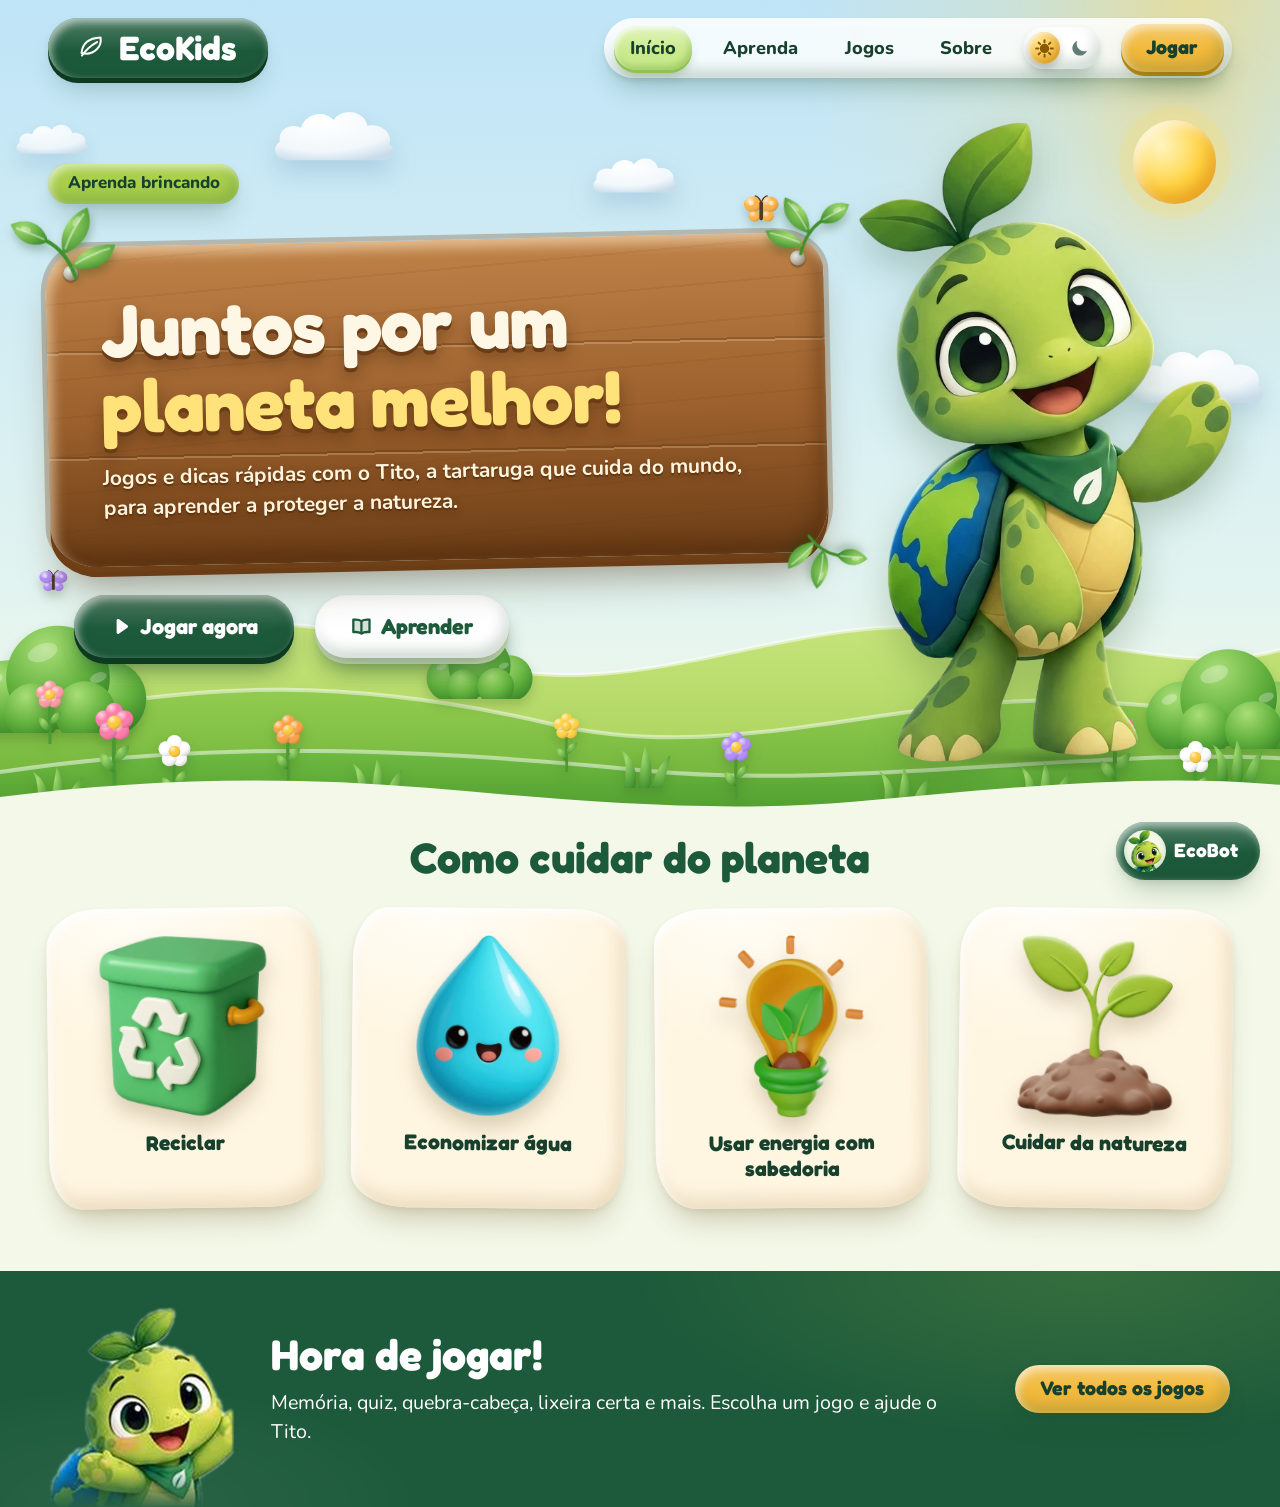
==== commit c2327d3b: "Jogos mais fáceis de usar, EcoBot renovado e ajustes para a publicação Jogos - Memória: cartas errad" ====
--- a/index.html
+++ b/index.html
@@ -6,10 +6,13 @@
   <title>EcoKids - Início</title>
   <meta name="description" content="EcoKids: jogos e dicas rápidas com o Tito para crianças de 6 a 11 anos aprenderem a cuidar do planeta.">
   <meta name="theme-color" content="#1d5a3b">
+  <link rel="icon" href="favicon.svg" type="image/svg+xml">
+  <link rel="icon" href="favicon-32.png" type="image/png" sizes="32x32">
+  <link rel="apple-touch-icon" href="apple-touch-icon.png">
   <link rel="preconnect" href="https://fonts.googleapis.com">
   <link rel="preconnect" href="https://fonts.gstatic.com" crossorigin>
   <link rel="stylesheet" href="https://fonts.googleapis.com/css2?family=Fredoka:wght@500;600;700&family=Nunito:wght@400;600;700;800&display=swap">
-  <link rel="stylesheet" href="css/style.css?v=25">
+  <link rel="stylesheet" href="css/style.css?v=29">
   <script>document.documentElement.classList.add("js");try{var t=localStorage.getItem("ecokids-tema");if(t==="escuro"||(!t&&matchMedia("(prefers-color-scheme: dark)").matches))document.documentElement.dataset.tema="escuro"}catch(e){}</script>
 </head>
 <body>
@@ -191,7 +194,7 @@
       <div></div>
     </div>
   </main>
-  <script src="js/script.js?v=23"></script>
+  <script src="js/script.js?v=27"></script>
   <script src="js/tito.js?v=21"></script>
 </body>
 </html>
--- a/css/style.css
+++ b/css/style.css
@@ -22,6 +22,7 @@
    18) Palavras cruzadas
    19) Tela final ("Muito bem!")
    20) Página Sobre
+   20b) Página 404 (endereço não encontrado)
    21) EcoBot
    22) Animações
    23) Telas baixas (notebooks) e movimento reduzido
@@ -84,10 +85,10 @@
   --game-caca: #8a5530;           /* marrom */
 
   /* Cartões da página APRENDA: as cores originais do projeto */
-  --learn-lixeira: #e03c31;       /* vermelho */
-  --learn-agua: #2f86c6;          /* azul */
+  --learn-lixeira: #cf3328;       /* vermelho (um pouco mais fundo: texto branco legível) */
+  --learn-agua: #2775b2;          /* azul (idem) */
   --learn-energia: #f2b93b;       /* amarelo (texto escuro) */
-  --learn-natureza: #5e9e34;      /* verde */
+  --learn-natureza: #468428;      /* verde (idem) */
 
   /* Cores oficiais das lixeiras (não mudam com o tema: são conteúdo educativo) */
   --bin-paper: #0072ce;
@@ -524,7 +525,7 @@
   --colina-brilho: rgba(255,255,255,.5);
   --folha-luz: #a3dc6f; --folha-sombra: #3f8f2c;
   --arbusto-luz: #a9de76; --arbusto-meio: #63b23e; --arbusto-sombra: #3a882a;
-  --madeira-luz: #d9a062; --madeira: #b3763c; --madeira-escura: #7a481d;
+  --madeira-luz: #bf8248; --madeira: #9a5f2c; --madeira-escura: #6b3d16;   /* tons escolhidos para o texto claro da placa ficar legível (contraste) */
   --creme-card: #fff6e2;
   --hc: clamp(150px, 34%, 280px);          /* altura das colinas */
 }
@@ -1351,6 +1352,11 @@
 .memory-card.open { color: var(--white); animation: carta-vira .35s ease-out; }
 .memory-card.foto { padding: 0; overflow: hidden; background: var(--surface); }
 .memory-card.foto img { width: 100%; height: 100%; object-fit: cover; border-radius: inherit; }
+/* par errado: as cartas tremem com um contorno vermelho e desviram logo depois (bloco 3 do script) */
+.memory-card.errou { box-shadow: var(--clay-shadow), 0 0 0 4px #e05a4c; animation: erro-treme .35s ease-out; }
+.memory-card.desvira { animation: carta-vira .3s ease-out; }
+.memory-grid.esperando .memory-card { cursor: wait; }
+.memory-grid.esperando .memory-card.closed:hover { transform: none; }
 .memory-card.matched { opacity: .8; cursor: default; animation: acerto-pulso .5s ease-out; box-shadow: var(--clay-shadow), 0 0 0 4px var(--leaf); }
 .memory-side { display: flex; flex-direction: column; align-items: center; text-align: center; }
 .memory-side .mascot { --tito-h: clamp(150px, 26vh, 240px); }
@@ -1395,28 +1401,74 @@
 :root[data-tema="escuro"] .puzzle-piece { background-color: #1d5a56; }
 .puzzle-piece:hover { transform: scale(1.03); filter: brightness(1.06); }
 .puzzle-piece.selected { outline: 6px solid var(--yellow); outline-offset: -6px; transform: scale(.96); animation: peca-pisca 1s ease-in-out infinite; }
-/* Quebra-cabeça grande (6 x 3): o JavaScript usa --pw e --ph nas colunas e linhas */
-.puzzle-layout.grande { --guia: clamp(180px, 20vw, 300px); }
-.puzzle-board.grande {
-  --pw: minmax(0, 1fr);
-  --ph: auto;
-  width: min(900px, calc(var(--area-h) * 1.8), calc(100vw - 2 * var(--gutter) - var(--guia) - 56px));
-  aspect-ratio: auto;
-  gap: clamp(3px, .6%, 6px);
-}
-.puzzle-board.grande .puzzle-piece { height: auto; aspect-ratio: 200 / 218; border-radius: clamp(6px, 1vw, 12px); }
+/* Arrastar e soltar (bloco 6 do script): "touch-action: none" deixa o dedo arrastar a peça sem rolar a página */
+.puzzle-piece { touch-action: none; cursor: grab; user-select: none; -webkit-user-select: none; -webkit-touch-callout: none; }
+.puzzle-piece.origem { opacity: .35; transform: scale(.92); filter: grayscale(.3); }
+.puzzle-piece.alvo { outline: 6px dashed var(--yellow); outline-offset: -6px; transform: scale(1.05); filter: brightness(1.1); }
+.puzzle-piece.fantasma {
+  position: fixed; z-index: 80; margin: 0; pointer-events: none; cursor: grabbing;
+  box-shadow: var(--clay-shadow), 0 22px 34px -10px rgba(0,0,0,.45);
+  transition: none;
+}
+.puzzle-piece.fantasma.voltando { transition: transform .25s cubic-bezier(.3,1.2,.5,1); }
+.puzzle-piece.encaixou { animation: acerto-pulso .4s ease-out; }
+/* Tela de seleção de figuras (bloco 6 do script): um cartão de massinha creme para cada figura */
+.puzzle-choose { padding: clamp(2px, 1.5vh, 14px) 0 clamp(20px, 4vh, 40px); text-align: center; }
+.puzzle-choose h2 { color: var(--heading); font: 700 clamp(1.5rem, 1.2rem + 1vw, 2.2rem)/1.1 var(--font-title); }
+.puzzle-choose > p { margin-top: 6px; color: var(--text-soft); font-size: clamp(1rem, .95rem + .25vw, 1.2rem); font-weight: 700; }
+.figure-grid { display: grid; grid-template-columns: repeat(auto-fit, minmax(min(100%, 210px), 270px)); justify-content: center; gap: clamp(16px, 2.6vw, 36px); margin-top: clamp(16px, 3vh, 30px); }
+.figure-card {
+  position: relative;
+  display: flex; flex-direction: column; align-items: center; gap: 8px;
+  padding: 14px 14px 18px;
+  color: var(--ink-fixed);
+  background: radial-gradient(120% 80% at 30% 0%, #fffdf6 0, var(--creme-card, #fff6e2) 55%);
+  box-shadow: inset 4px 6px 10px rgba(255,255,255,.85), inset -6px -10px 18px rgba(150,105,40,.18), 0 6px 0 #e2cd9f, 0 20px 28px -12px rgba(110,80,30,.35);
+  transition: transform .3s cubic-bezier(.3,1.5,.5,1), box-shadow .3s;
+  animation: surgir .5s cubic-bezier(.2,.8,.3,1) backwards;
+}
+.figure-card:nth-child(3n+1) { border-radius: 40px 32px 44px 30px / 34px 42px 30px 44px; }
+.figure-card:nth-child(3n+2) { border-radius: 32px 44px 30px 42px / 42px 30px 44px 34px; animation-delay: .07s; }
+.figure-card:nth-child(3n+3) { border-radius: 44px 34px 40px 32px / 30px 44px 34px 42px; animation-delay: .14s; }
+.figure-card:hover { transform: translateY(-6px) rotate(-1deg); }
+.figure-card:active { transform: translateY(3px) scale(.98); }
+.figure-card:focus-visible { outline-offset: 6px; }
+.figure-thumb { width: 100%; aspect-ratio: 1; overflow: hidden; border-radius: 26px; box-shadow: 0 0 0 5px #fff, 0 10px 16px -6px rgba(60,40,10,.35); }
+.figure-thumb img { display: block; width: 100%; height: 100%; object-fit: cover; transition: transform .45s cubic-bezier(.3,1.6,.5,1); }
+.figure-card:hover .figure-thumb img { transform: scale(1.06); }
+.figure-card strong { margin-top: 6px; color: #1d5a3b; font: 700 clamp(1.1rem, 1rem + .4vw, 1.4rem)/1.15 var(--font-title); }
+.figure-card small { padding: .35em 1em; border-radius: 999px; background: #fff0d2; box-shadow: inset 2px 2px 4px #fff, inset -2px -3px 5px rgba(150,105,40,.2); font: 600 .95rem/1 var(--font-title); }
+.figure-done {
+  position: absolute; z-index: 1; top: -8px; right: -6px; rotate: 8deg;
+  padding: .4em .9em; border-radius: 999px;
+  color: var(--ink-fixed); background: #c9ea8a linear-gradient(180deg, rgba(255,255,255,.45), rgba(255,255,255,0) 60%);
+  box-shadow: inset 2px 3px 5px rgba(255,255,255,.7), inset -2px -4px 6px rgba(70,130,30,.3), 0 3px 0 #8fc24f, 0 8px 12px -4px rgba(40,90,20,.35);
+  font: 800 .85rem/1 var(--font-body);
+}
+.figure-done::before { content: "✓ "; }
+/* o modelo ao lado do tabuleiro mostra o mesmo quadrado do meio usado nas peças */
+.puzzle-guide img { aspect-ratio: 1; object-fit: cover; }
+.trocar-figura { margin-top: 16px; }
+@media (max-width: 560px) {
+  .figure-grid { grid-template-columns: repeat(2, minmax(0, 1fr)); gap: 16px 12px; }
+  .figure-card { padding: 10px 10px 14px; }
+  .figure-thumb { border-radius: 20px; }
+  .figure-card strong { font-size: 1.02rem; }
+  .figure-card:last-child:nth-child(odd) { grid-column: 1 / -1; justify-self: center; width: calc(50% - 6px); }   /* número ímpar de figuras: a última fica no meio */
+}
 .puzzle-guide { display: flex; flex-direction: column; align-items: center; text-align: center; }
 .puzzle-guide h2 { margin-bottom: 14px; color: var(--heading); font: 600 clamp(1.2rem, 1rem + .6vw, 1.6rem)/1 var(--font-title); }
 .puzzle-guide img { width: 100%; height: auto; border-radius: var(--radius-md); box-shadow: var(--clay-shadow); }
 .puzzle-guide p { margin-top: 18px; font-size: clamp(1rem, .95rem + .3vw, 1.2rem); line-height: 1.4; }
 @media (max-width: 860px) {
-  .puzzle-layout, .puzzle-layout.grande { grid-template-columns: 1fr; justify-items: center; }
+  .puzzle-layout { grid-template-columns: 1fr; justify-items: center; }
   .puzzle-board { width: min(560px, 100%); }
-  .puzzle-board.grande { width: 100%; }
   .puzzle-guide { order: -1; flex-direction: row; gap: 14px; text-align: left; max-width: 560px; }
   .puzzle-guide h2 { display: none; }
   .puzzle-guide img { width: clamp(90px, 26vw, 140px); }
-  .puzzle-guide p { margin: 0; }
+  .puzzle-guide p { margin: 0; flex: 1 1 200px; }
+  .puzzle-guide { flex-wrap: wrap; justify-content: center; }
+  .trocar-figura { margin-top: 0; min-height: 44px; }
 }
 
 /* ============ 15) LIXEIRA CERTA ============ */
@@ -1431,17 +1483,26 @@
   text-align: center;
 }
 .trash-prompt > span { font-size: clamp(1.05rem, 1rem + .3vw, 1.3rem); font-weight: 700; }
+/* O item é um desenho de massinha recortado (SVG, sem fundo) que a criança arrasta até a lixeira (bloco 5 do script) */
 .item-imagem {
-  width: clamp(110px, 21vh, 190px); height: auto; aspect-ratio: 1;
-  margin: 10px 0 6px;
-  border-radius: 24px;
-  object-fit: cover;
-  background: var(--cream);
-  animation: item-entra .45s cubic-bezier(.3,1.5,.5,1);
-}
-:root[data-tema="escuro"] .item-imagem { background: #f6f3e2; }
+  position: relative; z-index: 20;
+  width: clamp(120px, 22vh, 200px); height: auto; aspect-ratio: 1;
+  margin: 8px 0 4px;
+  touch-action: none; cursor: grab; user-select: none; -webkit-user-select: none; -webkit-touch-callout: none;
+  filter: drop-shadow(0 10px 8px rgba(20,60,30,.22));
+  animation: item-entra .45s cubic-bezier(.3,1.5,.5,1), item-flutua 2.4s ease-in-out .5s infinite alternate;
+}
+.item-imagem svg { display: block; width: 100%; height: 100%; overflow: visible; pointer-events: none; }
+.item-imagem:hover { filter: drop-shadow(0 14px 10px rgba(20,60,30,.28)) brightness(1.04); }
+/* segurando o item: ele cresce um pouco, ganha sombra mais longe e deixa "ver" a lixeira embaixo */
+.item-imagem.arrastando { z-index: 50; cursor: grabbing; animation: none; pointer-events: none; filter: drop-shadow(0 24px 18px rgba(20,60,30,.35)); }
+.item-imagem.voltando { animation: none; transition: transform .3s cubic-bezier(.3,1.4,.5,1); }
+.item-imagem.entrando { animation: none; pointer-events: none; transition: transform .5s cubic-bezier(.5,0,.7,.4), opacity .5s ease-in; opacity: 0; }
+.item-nome { display: inline-block; margin-top: 2px; padding: .3em 1em; border-radius: 999px; color: var(--ink-fixed); background: #fff6e2; box-shadow: inset 2px 2px 4px #fff, inset -2px -3px 5px rgba(150,105,40,.2), 0 3px 0 #e2cd9f; font: 700 clamp(1.02rem, .95rem + .3vw, 1.2rem)/1.2 var(--font-title); }
+.item-nome:empty { display: none; }
+.trash-tip { margin-top: 4px; color: var(--text-soft); font-size: .95rem; font-weight: 600; }
 .trash-prompt small { font-size: 1.25rem; font-weight: 800; }
-.trash-prompt small:empty { display: none; }
+.trash-prompt small { display: block; min-height: 1.5em; line-height: 1.25; }   /* espaço reservado: as lixeiras não "pulam" quando a mensagem aparece */
 .trash-prompt small.certo { color: var(--ok-ink); animation: acerto-pulso .5s ease-out; }
 .trash-prompt small.errado { color: var(--bad-ink); animation: erro-treme .4s ease-out; }
 .big-bins { display: grid; grid-template-columns: repeat(5, minmax(0, 1fr)); gap: clamp(10px, 3vw, 44px); max-width: 900px; margin: clamp(18px, 4vh, 44px) auto 0; }
@@ -1449,6 +1510,16 @@
 .big-bin-option:hover { transform: translateY(-6px); }
 .big-bin-option:hover .bin-lid { transform: translateY(-6px) rotate(-8deg); }
 .big-bin-option:active { transform: translateY(2px) scale(.97); }
+/* área de soltura: a lixeira toda (tampa, corpo e nome). Com o item em cima, a tampa abre e aparece um contorno */
+.big-bin-option { position: relative; padding: 10px 6px 8px; transition: transform .25s cubic-bezier(.3,1.5,.5,1), opacity .25s, background-color .2s; }
+.big-bin-option.alvo { transform: translateY(-8px) scale(1.08); background: color-mix(in srgb, var(--surface) 70%, transparent); box-shadow: 0 0 0 4px var(--yellow), var(--clay-shadow); }
+.big-bin-option.alvo .bin-lid { transform: translateY(-10px) rotate(-18deg); }
+.big-bin-option.certa { background: var(--ok-bg); box-shadow: 0 0 0 4px var(--leaf), var(--clay-shadow); animation: acerto-pulso .5s ease-out; }
+.big-bin-option.certa .bin-lid { transform: translateY(-10px) rotate(-18deg); }
+.big-bin-option.errada { animation: erro-treme .4s ease-out; box-shadow: 0 0 0 4px #e05a4c; }
+.big-bin-option.tentou { opacity: .4; filter: grayscale(.5); cursor: not-allowed; }
+.big-bin-option.tentou:hover { transform: none; }
+.big-bin-option.tentou:hover .bin-lid, .big-bin-option.tentou .bin-lid { transform: none; }
 .bin-lid { position: relative; z-index: 2; width: clamp(72px, 10vw, 132px); height: clamp(12px, 1.6vh, 18px); margin-bottom: -4px; border-radius: 8px; filter: brightness(.86); transition: transform .25s; transform-origin: 10% 100%; }
 .big-bin { width: clamp(62px, 8.6vw, 115px); aspect-ratio: 115 / 115; display: grid; place-items: center; border-radius: 6px 6px 26px 26px; }
 .bin-lid.blue, .big-bin.blue { background-color: var(--bin-paper); }
@@ -1461,12 +1532,13 @@
 .big-bin-option strong { margin-top: 12px; font: 600 clamp(1rem, .9rem + .4vw, 1.35rem)/1 var(--font-title); }
 @media (max-width: 640px) {
   .trash-prompt-row .mascot { display: none; }
+  .trash-prompt small { min-height: 2.5em; }   /* no celular a mensagem pode ocupar 2 linhas */
   .big-bins { grid-template-columns: repeat(3, minmax(0, 1fr)); row-gap: 18px; }
 }
 
 /* ============ 16) QUIZ ============ */
 .quiz-page { background: linear-gradient(180deg, var(--sky) 0, var(--cream) 40%); }
-.quiz-shell { position: relative; z-index: 3; width: min(1100px, calc(100% - 2 * var(--gutter))); margin: 0 auto; padding-top: clamp(16px, 4vh, 42px); text-align: center; }
+.quiz-shell { position: relative; z-index: 3; width: min(1220px, calc(100% - 2 * var(--gutter))); margin: 0 auto; padding-top: clamp(16px, 4vh, 42px); text-align: center; }
 .quiz-topbar { display: grid; grid-template-columns: auto 1fr auto auto; gap: clamp(10px, 2vw, 20px); align-items: center; }
 .quiz-progress { display: grid; gap: 8px; color: var(--text); font: 600 clamp(1.05rem, 1rem + .4vw, 1.35rem)/1 var(--font-title); }
 .progress-track { height: 18px; overflow: hidden; border-radius: 999px; background: var(--surface); }
@@ -1474,21 +1546,21 @@
 .quiz-question-row { display: grid; grid-template-columns: auto 1fr; gap: clamp(12px, 2vw, 22px); align-items: center; margin-top: clamp(18px, 4vh, 48px); }
 .quiz-question-row .mascot { --tito-h: clamp(110px, 18vh, 180px); }
 .quiz-question { min-height: clamp(96px, 15vh, 136px); padding: clamp(18px, 3vh, 36px) clamp(18px, 3vw, 40px); border-radius: var(--radius-lg); display: grid; place-items: center; background: var(--surface); }
-.quiz-question h1 { color: var(--heading); font: 700 clamp(1.45rem, 1.1rem + 1.2vw, 2.3rem)/1.15 var(--font-title); text-wrap: balance; }
-.quiz-answers { display: grid; grid-template-columns: repeat(2, minmax(0, 1fr)); gap: clamp(12px, 2vw, 24px); align-items: stretch; margin-top: clamp(16px, 3.5vh, 40px); }
+.quiz-question h1 { color: var(--heading); font: 700 clamp(1.55rem, 1.15rem + 1.4vw, 2.55rem)/1.15 var(--font-title); text-wrap: balance; }
+.quiz-answers { display: grid; grid-template-columns: repeat(2, minmax(0, 1fr)); gap: clamp(14px, 2.2vw, 30px) clamp(16px, 2.6vw, 34px); align-items: stretch; margin-top: clamp(18px, 3.5vh, 40px); }
 .quiz-option {
-  min-height: clamp(64px, 10vh, 92px);
-  padding: 14px clamp(14px, 2vw, 26px);
+  min-height: clamp(78px, 12vh, 116px);
+  padding: 16px clamp(16px, 2.4vw, 30px);
   border-radius: var(--radius-md);
-  display: flex; align-items: center; gap: 16px;
+  display: flex; align-items: center; gap: clamp(14px, 1.6vw, 20px);
   text-align: left;
   color: var(--text);
   background: var(--surface);
-  font: 600 clamp(1.05rem, .95rem + .45vw, 1.45rem)/1.25 var(--font-title);
+  font: 600 clamp(1.15rem, 1rem + .6vw, 1.7rem)/1.25 var(--font-title);
   transition: transform .22s cubic-bezier(.3,1.5,.5,1), box-shadow .22s;
 }
-.quiz-option:not(:disabled):hover { transform: translateY(-3px); box-shadow: var(--clay-shadow-hover); }
-.quiz-letter { flex: 0 0 auto; width: 44px; height: 44px; border-radius: 50%; display: grid; place-items: center; color: var(--white); background: var(--card-green); font: 700 1.4rem/1 var(--font-title); }
+.quiz-option:not(:disabled):hover { transform: translateY(-3px); box-shadow: var(--clay-shadow-hover); outline: 4px solid var(--lime); outline-offset: -4px; }
+.quiz-letter { flex: 0 0 auto; width: clamp(46px, 4vw, 58px); height: clamp(46px, 4vw, 58px); border-radius: 50%; display: grid; place-items: center; color: var(--white); background: var(--card-green); box-shadow: inset 2px 3px 5px rgba(255,255,255,.35), inset -2px -4px 6px rgba(0,0,0,.2); font: 700 clamp(1.4rem, 1.2rem + .5vw, 1.8rem)/1 var(--font-title); }
 .quiz-option:nth-child(2) .quiz-letter { background: var(--card-blue); }
 .quiz-option:nth-child(3) .quiz-letter { background: var(--card-yellow); color: var(--ink-fixed); }
 .quiz-option:nth-child(4) .quiz-letter { background: var(--card-purple); }
@@ -1509,7 +1581,9 @@
   .quiz-topbar .score-pill { justify-self: center; }
   .quiz-question-row { grid-template-columns: 1fr; }
   .quiz-question-row .mascot { display: none; }
-  .quiz-answers { grid-template-columns: 1fr; }
+  .quiz-answers { grid-template-columns: 1fr; gap: 12px; }
+  .quiz-option { min-height: 68px; padding: 12px 16px; font-size: 1.15rem; }
+  .quiz-letter { width: 44px; height: 44px; font-size: 1.35rem; }
 }
 
 /* ============ 17) CAÇA-PALAVRAS ============ */
@@ -1534,6 +1608,9 @@
   transition: transform .1s, background-color .15s;
 }
 .letter:hover { transform: scale(1.08); }
+/* arrastar sobre as letras (bloco 8 do script): o dedo não rola a página e as letras não viram "texto selecionado" */
+.letter-board { touch-action: none; user-select: none; -webkit-user-select: none; -webkit-touch-callout: none; }
+.letter.sel { box-shadow: 0 0 0 3px var(--ink-fixed) inset; transform: scale(1.06); }
 .letter.sel { background: var(--yellow); color: var(--ink-fixed); }
 .letter.found { background: var(--lime); color: var(--ink-fixed); animation: acerto-pulso .45s ease-out; }
 .letter.erro { background: var(--bad-bg); animation: erro-treme .35s ease-out; }
@@ -1589,6 +1666,8 @@
 :root[data-tema="escuro"] .cross-tema { color: var(--lime); }
 .cross-actions { display: flex; flex-wrap: wrap; gap: 10px; margin-top: 12px; }
 .cross-actions .clay-button { min-height: 48px; }
+.cross-tip { margin-top: 2px; color: var(--text-soft); font-size: .95rem; font-weight: 600; line-height: 1.35; }
+.cross-tip kbd { padding: 1px 7px; border-radius: 6px; background: var(--surface-2); box-shadow: 0 2px 0 rgba(0,0,0,.15); font: 700 .85rem/1.4 var(--font-body); }
 .cross-feedback { min-height: 1.3em; margin-top: 6px; color: var(--heading); font: 600 1rem/1.3 var(--font-title); }
 .clue-list { columns: 2; column-gap: 16px; margin-top: 8px; }
 .clue-list p { break-inside: avoid; margin: 0 0 4px; padding: 4px 6px; border-radius: 12px; font-size: clamp(.95rem, .9rem + .15vw, 1.05rem); line-height: 1.25; cursor: pointer; transition: background-color .2s; }
@@ -1842,34 +1921,136 @@
   .makers-card p span::before { content: none; }
 }
 
+/* ============ 20b) PÁGINA 404 (endereço não encontrado) ============ */
+.erro404 {
+  position: relative; z-index: 3;
+  width: min(1040px, calc(100% - 2 * var(--gutter)));
+  min-height: calc(100dvh - var(--header-h) - clamp(36px, 7vh, 72px));
+  margin: 0 auto;
+  display: grid; grid-template-columns: clamp(170px, 24vw, 300px) minmax(0, 640px);
+  justify-content: center; align-items: center; gap: clamp(8px, 2vw, 32px);
+  padding-block: clamp(4px, 2vh, 24px) clamp(20px, 6vh, 64px);
+}
+.erro404-tito { position: relative; display: flex; justify-content: center; align-self: end; margin-bottom: clamp(8px, 4vh, 40px); }
+.erro404-tito .mascot { position: relative; z-index: 1; --tito-h: clamp(190px, 38vh, 340px); }
+.erro404-cartao {
+  display: flex; flex-direction: column; align-items: center; text-align: center;
+  padding: clamp(22px, 3vw, 40px) clamp(18px, 3vw, 44px);
+  border-radius: 46px 54px 44px 52px / 52px 44px 54px 46px;
+  color: var(--ink-fixed);
+  background: radial-gradient(120% 80% at 30% 0%, #fffdf6, var(--creme-card) 62%);
+  box-shadow: inset 5px 7px 12px rgba(255,255,255,.9), inset -7px -11px 20px rgba(150,105,40,.2), 0 8px 0 #e2cd9f, 0 30px 40px -16px rgba(60,50,20,.4);
+  animation: surgir .55s cubic-bezier(.2,.8,.3,1) backwards;
+}
+:root[data-tema="escuro"] .erro404-cartao { box-shadow: inset 5px 7px 12px rgba(255,255,255,.6), inset -7px -11px 20px rgba(150,105,40,.22), 0 8px 0 #b8a272, 0 30px 40px -16px rgba(0,0,0,.55); }
+.erro404-numero { color: #c9ea8a; font: 700 clamp(3.5rem, 2.5rem + 4vw, 6rem)/.9 var(--font-title); text-shadow: 0 4px 0 #8fc24f, 0 12px 18px rgba(40,90,20,.25); letter-spacing: .04em; }
+.erro404-cartao h1 { margin: 10px 0 8px; color: #1d5a3b; font: 700 clamp(1.7rem, 1.3rem + 1.6vw, 2.6rem)/1.1 var(--font-title); text-wrap: balance; }
+.erro404-cartao p { max-width: 30em; color: #2e4f3d; font-size: clamp(1.02rem, .96rem + .3vw, 1.2rem); font-weight: 600; line-height: 1.5; }
+.erro404-botoes { display: flex; flex-wrap: wrap; justify-content: center; gap: 14px; margin-top: clamp(16px, 3vh, 26px); }
+.erro404-botoes .clay-button { min-height: 56px; padding-inline: 28px; }
+.erro404-botoes .clay-button.light { color: #1d5a3b; background-color: #ffffff; }
+@media (max-width: 760px) {
+  .erro404 { grid-template-columns: minmax(0, 1fr); min-height: 0; gap: 0; align-items: start; padding-top: 0; }
+  .erro404-tito { margin-bottom: -22px; }
+  .erro404-tito .mascot { --tito-h: clamp(130px, 34vw, 180px); }
+  .erro404-tito .tito-chao { display: none; }
+}
+@media (max-width: 520px) { .erro404-botoes { flex-direction: column; align-items: stretch; width: 100%; } }
+
 /* ============ 21) ECOBOT ============ */
+/* Só o visual: a conversa com o servidor fica no bloco 10 do js/script.js. */
 .ecobot { position: fixed; right: clamp(12px, 2vw, 20px); bottom: clamp(12px, 2vw, 20px); z-index: 50; display: flex; flex-direction: column; align-items: flex-end; gap: 12px; }
+.ecobot .sr-only { position: absolute; width: 1px; height: 1px; overflow: hidden; clip-path: inset(50%); white-space: nowrap; }
 .ecobot-fab { min-height: 58px; padding: 0 22px 0 8px; gap: 8px; background-color: var(--dark); color: var(--white); font-size: 1.2rem; }
 .ecobot-fab .ecobot-avatar { animation: tito-respira 3.6s ease-in-out infinite alternate; }
 .ecobot-avatar { width: 42px; height: 42px; border-radius: 50%; background-color: #f3f8e8; background-size: 112% auto; background-position: 50% 30%; box-shadow: inset 0 -3px 6px rgba(20,70,40,.18); }
 .ecobot-panel {
-  width: min(370px, calc(100vw - 24px)); height: min(500px, calc(100dvh - 120px));
+  width: min(440px, calc(100vw - 24px)); height: min(660px, calc(100dvh - 110px));
   display: flex; flex-direction: column; overflow: hidden;
-  border-radius: 30px; background: var(--surface);
+  border-radius: 32px; background: var(--surface);
+  box-shadow: var(--clay-shadow), 0 30px 60px -20px rgba(10,40,20,.45);
   transform-origin: bottom right; animation: modal-entra .3s cubic-bezier(.3,1.4,.5,1);
 }
-.ecobot-header { display: flex; align-items: center; gap: 12px; padding: 12px 14px; background: var(--dark); color: var(--white); }
-.ecobot-header strong { display: block; font: 700 1.25rem/1.1 var(--font-title); }
-.ecobot-header small { font-size: .9rem; opacity: .9; }
-.ecobot-close { margin-left: auto; width: 40px; height: 40px; border-radius: 50%; font-size: 1.6rem; line-height: 1; color: var(--white); background: rgba(255,255,255,.18); transition: background-color .2s, transform .2s; }
+/* cabeçalho: o Tito, o nome EcoBot em destaque e a frase */
+.ecobot-header {
+  display: flex; align-items: center; gap: 12px; padding: 12px 12px 12px 14px;
+  color: var(--white);
+  background: var(--dark) linear-gradient(180deg, rgba(255,255,255,.16), rgba(255,255,255,0) 60%);
+  box-shadow: inset 0 -4px 8px rgba(0,0,0,.12);
+}
+.ecobot-header .ecobot-avatar { flex: 0 0 auto; width: 54px; height: 54px; box-shadow: 0 0 0 3px rgba(255,255,255,.35), inset 0 -3px 6px rgba(20,70,40,.18), 0 6px 10px -4px rgba(0,0,0,.35); }
+.ecobot-titulo { min-width: 0; }
+.ecobot-titulo strong { display: block; font: 700 1.55rem/1 var(--font-title); letter-spacing: .01em; text-shadow: 0 2px 0 rgba(0,0,0,.18); }
+.ecobot-titulo small { display: block; margin-top: 4px; font-size: .9rem; font-weight: 600; line-height: 1.25; opacity: .92; }
+.ecobot-close { flex: 0 0 auto; margin-left: auto; width: 44px; height: 44px; border-radius: 50%; font-size: 1.7rem; line-height: 1; color: var(--white); background: rgba(255,255,255,.18); transition: background-color .2s, transform .2s; }
 .ecobot-close:hover { background: rgba(255,255,255,.3); transform: rotate(90deg); }
-.ecobot-messages { flex: 1; overflow-y: auto; padding: 14px; display: flex; flex-direction: column; gap: 10px; }
-.ecobot-msg { max-width: 85%; padding: 10px 14px; border-radius: 18px; font-size: 1rem; line-height: 1.4; white-space: pre-wrap; overflow-wrap: anywhere; animation: surgir .25s ease-out; }
-.ecobot-msg.bot { align-self: flex-start; background: var(--ok-bg); color: var(--ink-fixed); border-bottom-left-radius: 6px; }
-:root[data-tema="escuro"] .ecobot-msg.bot { color: var(--text); }
-.ecobot-msg.user { align-self: flex-end; background: var(--card-green); color: var(--white); border-bottom-right-radius: 6px; }
-.ecobot-msg.pensando { opacity: .75; font-style: italic; }
-.ecobot-form { display: flex; gap: 8px; padding: 10px 12px 12px; }
-.ecobot-form input { flex: 1; min-width: 0; padding: 0 16px; min-height: 48px; border-radius: 999px; border: 2px solid var(--soft); background: var(--surface); color: var(--text); font: 600 1rem var(--font-body); }
+/* área da conversa: fundo claro com folhinhas, flores, mudas e borboletas bem apagadas (como papel de parede) */
+.ecobot-messages {
+  flex: 1; overflow-y: auto; padding: 16px 14px; display: flex; flex-direction: column; gap: 10px;
+  background: url("data:image/svg+xml,%3Csvg xmlns='http://www.w3.org/2000/svg' width='180' height='180' viewBox='0 0 180 180'%3E%3Cg opacity='.13'%3E%3Cpath d='M18 30c0-9 8-15 18-13 0 10-8 15-18 13Z' fill='%235e9e34'/%3E%3Cpath d='M19 30c5-5 10-9 16-12' stroke='%233f7e2a' stroke-width='1.4' fill='none' stroke-linecap='round'/%3E%3Cg fill='%23e98fb0'%3E%3Ccircle cx='120' cy='22' r='4'/%3E%3Ccircle cx='126' cy='27' r='4'/%3E%3Ccircle cx='123.5' cy='34' r='4'/%3E%3Ccircle cx='116.5' cy='34' r='4'/%3E%3Ccircle cx='114' cy='27' r='4'/%3E%3C/g%3E%3Ccircle cx='120' cy='29' r='3' fill='%23f2b93b'/%3E%3Cpath d='M70 112v-12' stroke='%235e9e34' stroke-width='2' stroke-linecap='round'/%3E%3Cpath d='M70 102c-7 0-11-4-11-9 7 0 11 4 11 9Zm0-2c6 0 9-4 9-8-6 0-9 4-9 8Z' fill='%235e9e34'/%3E%3Cpath d='M62 113h16' stroke='%238b5a2b' stroke-width='2.4' stroke-linecap='round'/%3E%3Cg fill='%236fa8dc'%3E%3Cellipse cx='140' cy='116' rx='6' ry='5'/%3E%3Cellipse cx='151' cy='116' rx='6' ry='5'/%3E%3Cellipse cx='141.5' cy='124' rx='4' ry='3.5'/%3E%3Cellipse cx='149.5' cy='124' rx='4' ry='3.5'/%3E%3C/g%3E%3Crect x='144.5' y='112' width='2' height='15' rx='1' fill='%236b5a4a'/%3E%3Cpath d='M24 156c4-8 12-11 20-8-4 8-12 11-20 8Z' fill='%237cc35a'/%3E%3Cpath d='M100 166c0-6 5-10 12-9 0 7-5 10-12 9Z' fill='%235e9e34'/%3E%3Ccircle cx='96' cy='64' r='2' fill='%23f2b93b'/%3E%3Ccircle cx='160' cy='70' r='1.6' fill='%235e9e34'/%3E%3Ccircle cx='50' cy='70' r='1.6' fill='%23e98fb0'/%3E%3Ccircle cx='164' cy='164' r='2' fill='%23f2b93b'/%3E%3C/g%3E%3C/svg%3E") 0 0 / 180px 180px repeat, linear-gradient(180deg, #f6faef, #eef6e4);
+  scrollbar-color: var(--leaf) transparent;
+}
+:root[data-tema="escuro"] .ecobot-messages { background: url("data:image/svg+xml,%3Csvg xmlns='http://www.w3.org/2000/svg' width='180' height='180' viewBox='0 0 180 180'%3E%3Cg opacity='.12'%3E%3Cpath d='M18 30c0-9 8-15 18-13 0 10-8 15-18 13Z' fill='%235e9e34'/%3E%3Cpath d='M19 30c5-5 10-9 16-12' stroke='%233f7e2a' stroke-width='1.4' fill='none' stroke-linecap='round'/%3E%3Cg fill='%23e98fb0'%3E%3Ccircle cx='120' cy='22' r='4'/%3E%3Ccircle cx='126' cy='27' r='4'/%3E%3Ccircle cx='123.5' cy='34' r='4'/%3E%3Ccircle cx='116.5' cy='34' r='4'/%3E%3Ccircle cx='114' cy='27' r='4'/%3E%3C/g%3E%3Ccircle cx='120' cy='29' r='3' fill='%23f2b93b'/%3E%3Cpath d='M70 112v-12' stroke='%235e9e34' stroke-width='2' stroke-linecap='round'/%3E%3Cpath d='M70 102c-7 0-11-4-11-9 7 0 11 4 11 9Zm0-2c6 0 9-4 9-8-6 0-9 4-9 8Z' fill='%235e9e34'/%3E%3Cpath d='M62 113h16' stroke='%238b5a2b' stroke-width='2.4' stroke-linecap='round'/%3E%3Cg fill='%236fa8dc'%3E%3Cellipse cx='140' cy='116' rx='6' ry='5'/%3E%3Cellipse cx='151' cy='116' rx='6' ry='5'/%3E%3Cellipse cx='141.5' cy='124' rx='4' ry='3.5'/%3E%3Cellipse cx='149.5' cy='124' rx='4' ry='3.5'/%3E%3C/g%3E%3Crect x='144.5' y='112' width='2' height='15' rx='1' fill='%236b5a4a'/%3E%3Cpath d='M24 156c4-8 12-11 20-8-4 8-12 11-20 8Z' fill='%237cc35a'/%3E%3Cpath d='M100 166c0-6 5-10 12-9 0 7-5 10-12 9Z' fill='%235e9e34'/%3E%3Ccircle cx='96' cy='64' r='2' fill='%23f2b93b'/%3E%3Ccircle cx='160' cy='70' r='1.6' fill='%235e9e34'/%3E%3Ccircle cx='50' cy='70' r='1.6' fill='%23e98fb0'/%3E%3Ccircle cx='164' cy='164' r='2' fill='%23f2b93b'/%3E%3C/g%3E%3C/svg%3E") 0 0 / 180px 180px repeat, linear-gradient(180deg, #123e42, #0f3438); }
+/* balões */
+.ecobot-msg { max-width: 85%; padding: 10px 15px; border-radius: 20px; font-size: 1.02rem; line-height: 1.45; white-space: pre-wrap; overflow-wrap: anywhere; animation: msg-entra .3s cubic-bezier(.3,1.3,.5,1); }
+.ecobot-msg.bot {
+  align-self: flex-start; color: var(--ink-fixed); background: #ffffff; border-bottom-left-radius: 6px;
+  box-shadow: inset 2px 3px 5px rgba(255,255,255,.9), inset -2px -3px 6px rgba(20,70,40,.08), 0 5px 12px -5px rgba(20,70,40,.3);
+}
+:root[data-tema="escuro"] .ecobot-msg.bot { color: var(--text); background: #1f5a57; box-shadow: inset 2px 3px 5px rgba(255,255,255,.08), inset -2px -3px 6px rgba(0,0,0,.2), 0 5px 12px -5px rgba(0,0,0,.5); }
+.ecobot-msg.user {
+  align-self: flex-end; color: var(--white); background: linear-gradient(180deg, #3b9249, var(--card-green)); border-bottom-right-radius: 6px;
+  box-shadow: inset 2px 3px 5px rgba(255,255,255,.25), inset -2px -3px 6px rgba(0,0,0,.15), 0 5px 12px -5px rgba(20,70,40,.4);
+}
+/* "EcoBot está digitando": três pontinhos que pulam */
+.ecobot-msg.pensando { padding: 14px 18px; }
+.ecobot-pontos { display: flex; gap: 6px; }
+.ecobot-pontos i { width: 9px; height: 9px; border-radius: 50%; background: var(--leaf); animation: pontinho 1.2s ease-in-out infinite; }
+.ecobot-pontos i:nth-child(2) { animation-delay: .15s; }
+.ecobot-pontos i:nth-child(3) { animation-delay: .3s; }
+:root[data-tema="escuro"] .ecobot-pontos i { background: var(--lime); }
+/* sugestões rápidas de perguntas (somem quando a conversa começa) */
+.ecobot-sugestoes { display: flex; flex-wrap: wrap; gap: 8px; animation: surgir .4s ease-out .1s backwards; }
+.ecobot-sugestoes-titulo { flex: 0 0 100%; margin: 4px 2px 0; color: var(--text-soft); font-size: .88rem; font-weight: 700; }
+.ecobot-sugestao {
+  --chip: #e3f3d3;
+  display: inline-flex; align-items: center; gap: 7px; max-width: 100%;
+  padding: 8px 14px 8px 9px; border-radius: 999px;
+  color: var(--ink-fixed); background: var(--chip); text-align: left;
+  box-shadow: inset 2px 2px 4px rgba(255,255,255,.75), inset -2px -3px 5px rgba(20,70,40,.1), 0 3px 8px -3px rgba(20,70,40,.3);
+  font: 700 .92rem/1.2 var(--font-body);
+  transition: transform .2s cubic-bezier(.3,1.5,.5,1), box-shadow .2s;
+}
+.ecobot-sugestao:nth-of-type(2) { --chip: #fde3df; }
+.ecobot-sugestao:nth-of-type(3) { --chip: #d8eefa; }
+.ecobot-sugestao:nth-of-type(4) { --chip: #fbe7d6; }
+.ecobot-sugestao:nth-of-type(5) { --chip: #ece3fb; }
+.ecobot-sugestao:nth-of-type(6) { --chip: #fff1c7; }
+.ecobot-sugestao:hover { transform: translateY(-2px); box-shadow: inset 2px 2px 4px rgba(255,255,255,.75), inset -2px -3px 5px rgba(20,70,40,.1), 0 7px 12px -4px rgba(20,70,40,.35); }
+.ecobot-sugestao:active { transform: translateY(1px) scale(.98); }
+.ecobot-sugestao svg { flex: 0 0 auto; width: 20px; height: 20px; }
+/* campo de digitação */
+.ecobot-form { display: flex; gap: 8px; padding: 12px 12px 8px; background: var(--surface); box-shadow: 0 -6px 12px -10px rgba(20,70,40,.35); }
+.ecobot-form input { flex: 1; min-width: 0; padding: 0 18px; min-height: 52px; border-radius: 999px; border: 2px solid var(--soft); background: var(--surface); color: var(--text); font: 600 1.05rem var(--font-body); transition: border-color .2s; }
+.ecobot-form input:focus { border-color: var(--leaf); }
 .ecobot-form input::placeholder { color: var(--text-soft); opacity: .8; }
 .ecobot-form input:focus-visible { outline: 3px solid var(--focus); outline-offset: 1px; }
-.ecobot-form .clay-button { min-height: 48px; padding: 0 18px; font-size: 1.05rem; }
+.ecobot-form .clay-button { min-height: 52px; padding: 0 18px; font-size: 1.05rem; }
+.ecobot-enviar .icon { width: 20px; height: 20px; }
+/* enquanto o EcoBot responde, o Enviar fica apagado (não dá para mandar outra pergunta junto) */
+.ecobot-enviar:disabled { opacity: .5; cursor: wait; filter: grayscale(.3); transform: none; }
+.ecobot-panel.respondendo .ecobot-form input::placeholder { color: var(--leaf); font-style: italic; }
+/* aviso de privacidade, discreto, embaixo do campo */
+.ecobot-aviso { display: flex; align-items: flex-start; gap: 6px; margin: 0; padding: 0 14px 10px; background: var(--surface); color: var(--text-soft); font-size: .78rem; font-weight: 600; line-height: 1.3; }
+.ecobot-aviso svg { flex: 0 0 auto; width: 14px; height: 14px; margin-top: 1px; color: var(--leaf); }
 @media (max-width: 520px) {
+  .ecobot { right: 8px; bottom: 8px; }
+  /* no celular a janela ocupa quase a tela toda (o botão do EcoBot continua embaixo, para fechar) */
+  .ecobot-panel { width: calc(100vw - 16px); height: calc(100dvh - 84px); border-radius: 26px; }
+  .ecobot-titulo strong { font-size: 1.35rem; }
+  .ecobot-titulo small { font-size: .82rem; }
+  .ecobot-enviar { padding: 0 14px; }
+  .ecobot-enviar span { position: absolute; width: 1px; height: 1px; overflow: hidden; clip-path: inset(50%); white-space: nowrap; }
   /* no celular o botão fica só com o rostinho, para não cobrir os jogos */
   .ecobot-fab { padding: 0 8px; min-height: 56px; }
   .ecobot-fab > span:last-child { position: absolute; width: 1px; height: 1px; overflow: hidden; clip-path: inset(50%); white-space: nowrap; }
@@ -1887,6 +2068,8 @@
 
 /* Usamos "translate" e "scale" (e não "transform") nas animações para não brigar com o hover */
 @keyframes surgir { from { opacity: 0; translate: 0 18px; } }
+@keyframes msg-entra { from { opacity: 0; translate: 0 10px; scale: .96; } }
+@keyframes pontinho { 0%, 60%, 100% { translate: 0 0; opacity: .45; } 30% { translate: 0 -5px; opacity: 1; } }
 @keyframes aparecer { from { opacity: 0; } }
 @keyframes modal-entra { from { opacity: 0; scale: .92; translate: 0 14px; } }
 @keyframes tito-chega { from { opacity: 0; translate: 40px 30px; scale: .9; } }
@@ -1899,6 +2082,7 @@
 @keyframes erro-treme { 0%, 100% { translate: 0; } 25% { translate: -5px; } 75% { translate: 5px; } }
 @keyframes peca-pisca { 50% { outline-color: #ffe38a; } }
 @keyframes item-entra { from { opacity: 0; scale: .6; rotate: -8deg; } }
+@keyframes item-flutua { from { translate: 0 0; } to { translate: 0 -6px; } }
 @keyframes estrela-entra { 0% { opacity: 0; scale: 0; rotate: -120deg; } 60% { opacity: 1; scale: 1.25; rotate: 8deg; } 80% { scale: .92 1.06; } 100% { opacity: 1; scale: 1; rotate: 0deg; } }
 @keyframes estrela-vazia-entra { from { opacity: 0; scale: .6; } }
 @keyframes estrela-flutua { from { translate: 0 0; } to { translate: 0 -6px; } }
